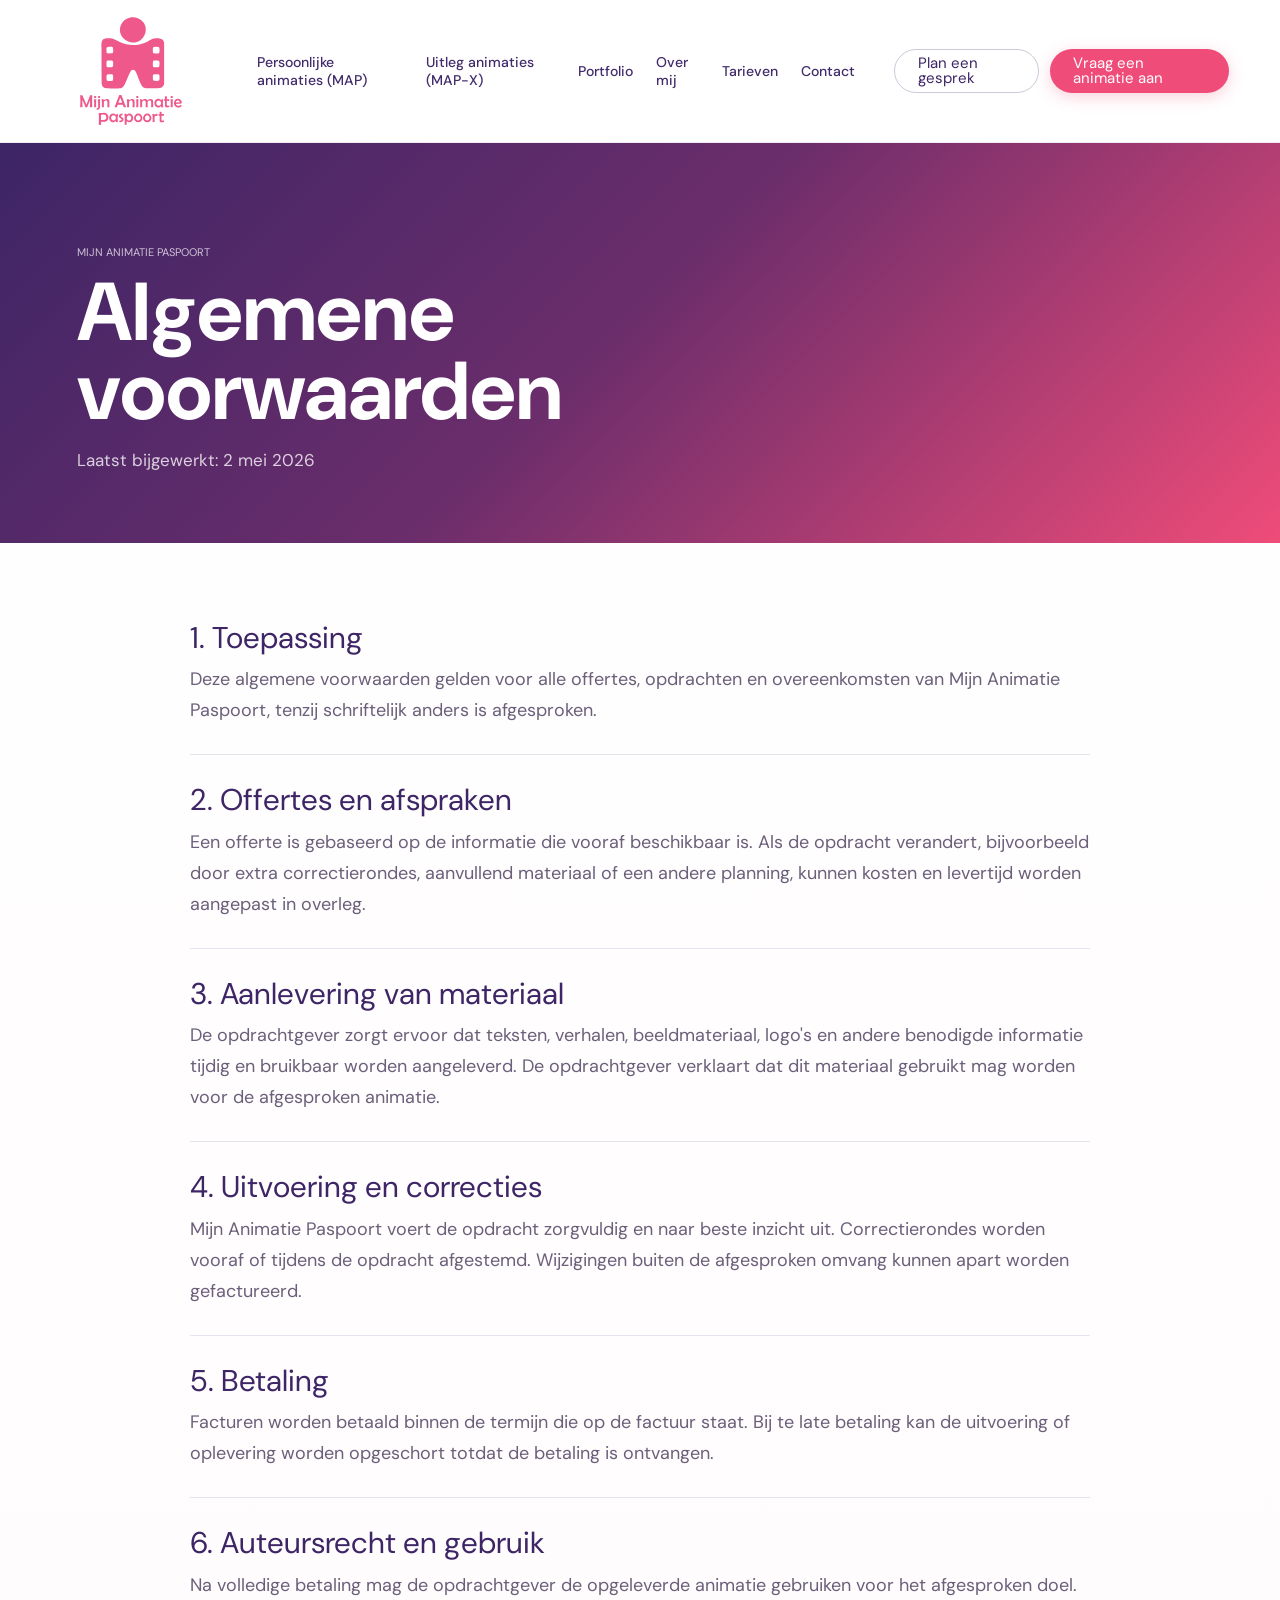
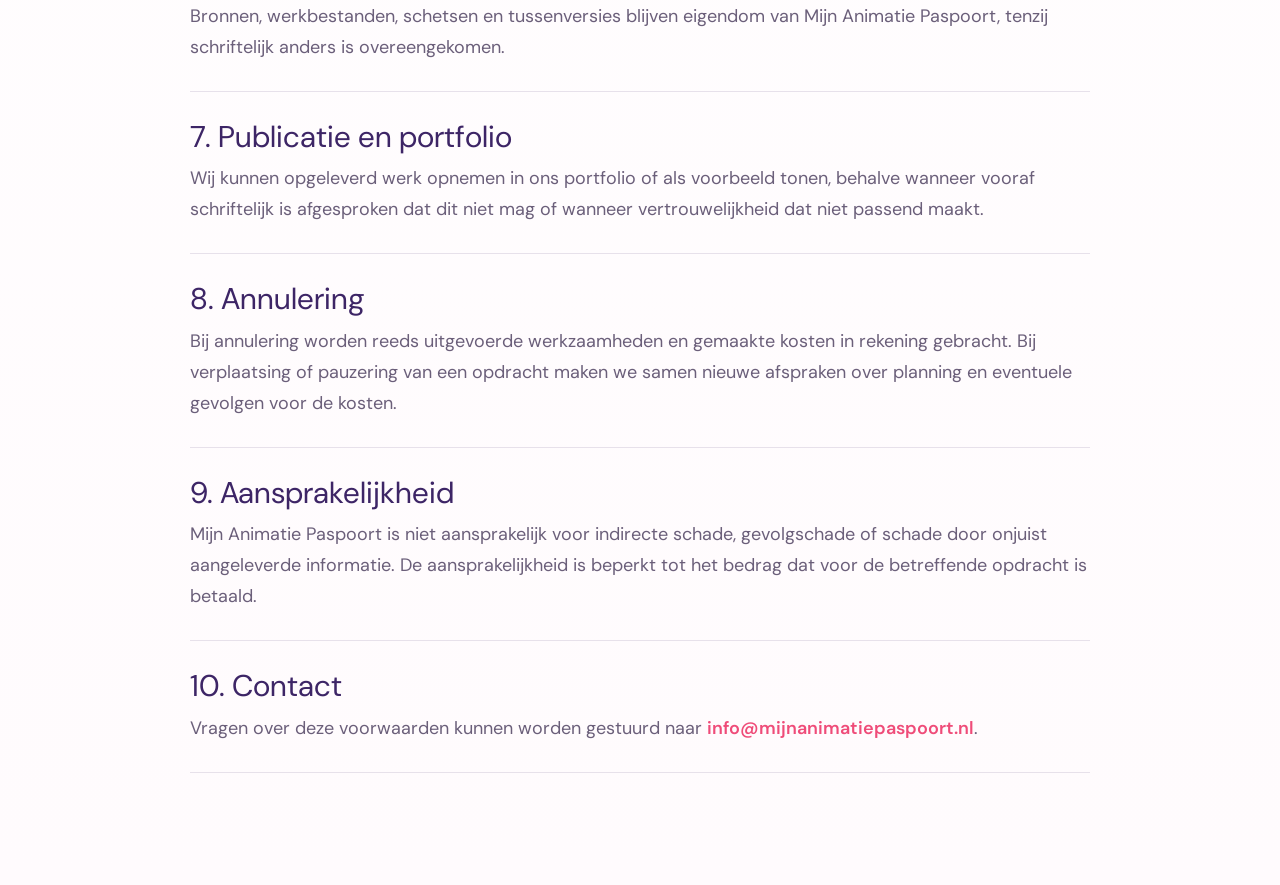
==== algemene-voorwaarden.html @ c39d681f "tweede videospeler MAP-X" ====
<!DOCTYPE html>
<html lang="nl">
<head>
    <meta charset="UTF-8">
    <meta name="viewport" content="width=device-width, initial-scale=1.0">
    <title>Algemene voorwaarden | Mijn Animatie Paspoort</title>
    <link rel="preconnect" href="https://fonts.googleapis.com">
    <link rel="preconnect" href="https://fonts.gstatic.com" crossorigin>
    <link href="https://fonts.googleapis.com/css2?family=DM+Sans:opsz,wght@9..40,400;9..40,500;9..40,600&display=swap" rel="stylesheet">
    <link rel="stylesheet" href="style.css">
</head>
<body>
    <header class="site-header">
        <a class="brand" href="index.html">
            <img src="logo.svg" alt="Mijn Animatie Paspoort">
        </a>

        <nav class="nav" id="site-nav" aria-label="Hoofdnavigatie">
            <a href="persoonlijke-animaties.html">Persoonlijke animaties (MAP)</a>
            <a class="nav-mapx" href="uitleg-animaties.html">Uitleg animaties (MAP-X)</a>
            <a href="index.html#voorbeelden">Portfolio</a>
            <a href="over-mij.html">Over mij</a>
            <a href="tarieven.html">Tarieven</a>
            <a href="contact.html">Contact</a>
        </nav>

        <div class="header-actions">
            <a class="header-button header-button-ghost" href="contact.html">Plan een gesprek</a>
            <a class="header-button header-button-primary" href="contact.html">Vraag een animatie aan</a>
            <button class="menu-button" type="button" aria-label="Menu" aria-controls="site-nav" aria-expanded="false">
                <span></span>
                <span></span>
                <span></span>
            </button>
        </div>
    </header>

    <main class="legal-page">
        <section class="legal-hero">
            <p class="section-label">Mijn Animatie Paspoort</p>
            <h1>Algemene voorwaarden</h1>
            <p>Laatst bijgewerkt: 2 mei 2026</p>
        </section>

        <section class="legal-content" aria-label="Algemene voorwaarden">
            <article>
                <h2>1. Toepassing</h2>
                <p>Deze algemene voorwaarden gelden voor alle offertes, opdrachten en overeenkomsten van Mijn Animatie Paspoort, tenzij schriftelijk anders is afgesproken.</p>
            </article>

            <article>
                <h2>2. Offertes en afspraken</h2>
                <p>Een offerte is gebaseerd op de informatie die vooraf beschikbaar is. Als de opdracht verandert, bijvoorbeeld door extra correctierondes, aanvullend materiaal of een andere planning, kunnen kosten en levertijd worden aangepast in overleg.</p>
            </article>

            <article>
                <h2>3. Aanlevering van materiaal</h2>
                <p>De opdrachtgever zorgt ervoor dat teksten, verhalen, beeldmateriaal, logo's en andere benodigde informatie tijdig en bruikbaar worden aangeleverd. De opdrachtgever verklaart dat dit materiaal gebruikt mag worden voor de afgesproken animatie.</p>
            </article>

            <article>
                <h2>4. Uitvoering en correcties</h2>
                <p>Mijn Animatie Paspoort voert de opdracht zorgvuldig en naar beste inzicht uit. Correctierondes worden vooraf of tijdens de opdracht afgestemd. Wijzigingen buiten de afgesproken omvang kunnen apart worden gefactureerd.</p>
            </article>

            <article>
                <h2>5. Betaling</h2>
                <p>Facturen worden betaald binnen de termijn die op de factuur staat. Bij te late betaling kan de uitvoering of oplevering worden opgeschort totdat de betaling is ontvangen.</p>
            </article>

            <article>
                <h2>6. Auteursrecht en gebruik</h2>
                <p>Na volledige betaling mag de opdrachtgever de opgeleverde animatie gebruiken voor het afgesproken doel. Bronnen, werkbestanden, schetsen en tussenversies blijven eigendom van Mijn Animatie Paspoort, tenzij schriftelijk anders is overeengekomen.</p>
            </article>

            <article>
                <h2>7. Publicatie en portfolio</h2>
                <p>Wij kunnen opgeleverd werk opnemen in ons portfolio of als voorbeeld tonen, behalve wanneer vooraf schriftelijk is afgesproken dat dit niet mag of wanneer vertrouwelijkheid dat niet passend maakt.</p>
            </article>

            <article>
                <h2>8. Annulering</h2>
                <p>Bij annulering worden reeds uitgevoerde werkzaamheden en gemaakte kosten in rekening gebracht. Bij verplaatsing of pauzering van een opdracht maken we samen nieuwe afspraken over planning en eventuele gevolgen voor de kosten.</p>
            </article>

            <article>
                <h2>9. Aansprakelijkheid</h2>
                <p>Mijn Animatie Paspoort is niet aansprakelijk voor indirecte schade, gevolgschade of schade door onjuist aangeleverde informatie. De aansprakelijkheid is beperkt tot het bedrag dat voor de betreffende opdracht is betaald.</p>
            </article>

            <article>
                <h2>10. Contact</h2>
                <p>Vragen over deze voorwaarden kunnen worden gestuurd naar <a href="mailto:info@mijnanimatiepaspoort.nl">info@mijnanimatiepaspoort.nl</a>.</p>
            </article>
        </section>
    </main>

    <script>
        const siteHeader = document.querySelector(".site-header");
        const menuButton = document.querySelector(".menu-button");
        const navLinks = document.querySelectorAll(".nav a");

        function setMenuOpen(isOpen) {
            if (!siteHeader || !menuButton) {
                return;
            }

            siteHeader.classList.toggle("is-menu-open", isOpen);
            menuButton.setAttribute("aria-expanded", String(isOpen));
        }

        if (menuButton) {
            menuButton.addEventListener("click", () => {
                setMenuOpen(!siteHeader.classList.contains("is-menu-open"));
            });
        }

        navLinks.forEach((link) => {
            link.addEventListener("click", () => setMenuOpen(false));
        });
    </script>
</body>
</html>
---- style.css ----
:root {
    --font-body: "DM Sans", Arial, Helvetica, sans-serif;
    --font-heading: "DM Sans", Arial, Helvetica, sans-serif;
    --font-hero-button: "DM Sans", Arial, Helvetica, sans-serif;
    --font-kicker: Arial, Helvetica, sans-serif;
    --ink: #1A0A2E;
    --muted: #6B5F7A;
    --paper: #ffffff;
    --soft: #faf4f8;
    --violet: #412B6C;
    --plum: #5a317b;
    --pink: #ca3487;
    --rose: #ec5f95;
    --hot-rose: #f05b91;
    --map: #ee588b;
    --mapx: #42b6bd;
    --blush: #ffe5f0;
    --white: #ffffff;
    --shadow: 0 24px 70px rgba(67, 38, 108, 0.18);
}

* {
    box-sizing: border-box;
}

html {
    scroll-behavior: smooth;
}

body {
    margin: 0;
    font-family: var(--font-body);
    font-weight: 400;
    color: var(--ink);
    background: var(--paper);
    -webkit-font-smoothing: antialiased;
}

a {
    color: inherit;
    text-decoration: none;
}

.site-header {
    position: fixed;
    top: 0;
    left: 0;
    z-index: 100;
    width: 100%;
    display: flex;
    justify-content: flex-start;
    align-items: center;
    gap: clamp(18px, 3vw, 46px);
    min-height: 143px;
    padding: 0 clamp(28px, 4vw, 70px) 0 clamp(22px, 3vw, 34px);
    color: var(--violet);
    background: rgba(255, 255, 255, 0.97);
    border-bottom: 1px solid rgba(61, 37, 102, 0.08);
    backdrop-filter: blur(16px);
}

section[id] {
    scroll-margin-top: 84px;
}

#voorbeelden {
    scroll-margin-top: 0px;
}

.brand,
.nav {
    display: flex;
    align-items: center;
}

.brand {
    flex: 0 0 auto;
    margin-left: clamp(30px, 3.2vw, 54px);
}

.brand img {
    display: block;
    width: clamp(82px, 9vw, 112px);
    height: auto;
}

.nav {
    margin-left: clamp(16px, 2.5vw, 42px);
    gap: clamp(14px, 1.8vw, 28px);
    color: var(--violet);
    font-size: clamp(14px, 1.1vw, 16px);
    font-weight: 500;
}

.nav a {
    padding: 11px 0;
    border-radius: 8px;
    transition: background 200ms ease, color 200ms ease;
}

.nav a:hover {
    color: #EF4C79;
}

.nav a.is-active {
    color: inherit;
    font-weight: inherit;
}

.nav a.is-active:hover {
    color: #EF4C79;
}

.nav a.nav-mapx:hover {
    color: var(--mapx);
}

.header-actions {
    display: flex;
    align-items: center;
    gap: 11px;
    margin-left: auto;
}

.header-button {
    display: inline-flex;
    align-items: center;
    justify-content: center;
    min-height: 44px;
    padding: 0 23px;
    border-radius: 999px;
    font-size: 15px;
    font-weight: 400;
    line-height: 1;
    transition: transform 200ms ease, background 200ms ease, border-color 200ms ease, color 200ms ease;
}

.header-button:hover {
    transform: translateY(-2px);
}

.header-button-ghost {
    border: 1.5px solid rgba(61, 37, 102, 0.25);
    color: #3D2566;
}

.header-button-ghost:hover {
    border-color: rgba(239, 76, 121, 0.45);
    color: #EF4C79;
}

.header-button-primary {
    background: #EF4C79;
    color: var(--white);
    box-shadow: 0 4px 16px rgba(239, 76, 121, 0.25);
}

.header-button-primary:hover {
    background: #F7709A;
}

.menu-button {
    display: none;
    flex-direction: column;
    justify-content: center;
    gap: 6px;
    width: 44px;
    height: 44px;
    padding: 0;
    border: 0;
    background: transparent;
    color: #3D2566;
    cursor: pointer;
}

.menu-button span {
    display: block;
    width: 23px;
    height: 2px;
    border-radius: 999px;
    background: currentColor;
}

.menu-button span:nth-child(2) {
    width: 17px;
}

.site-header.is-menu-open .menu-button span:nth-child(1) {
    transform: translateY(8px) rotate(45deg);
}

.site-header.is-menu-open .menu-button span:nth-child(2) {
    opacity: 0;
}

.site-header.is-menu-open .menu-button span:nth-child(3) {
    transform: translateY(-8px) rotate(-45deg);
}

.hero-scroll-container {
    position: relative;
    height: 100vh;
}

.hero {
    position: sticky;
    top: 0;
    z-index: 1;
    height: 100vh;
    min-height: unset;
    display: grid;
    grid-template-columns: 1fr;
    align-items: center;
    gap: clamp(28px, 5vw, 72px);
    padding: 100px clamp(22px, 6vw, 82px) 100px;
    color: var(--white);
    background: linear-gradient(135deg, #3D2566 0%, #6B2D6B 40%, #EF4C79 100%);
    contain: paint;
    overflow: hidden;
    transform: translateZ(0);
}

.hero::before {
    content: "";
    position: absolute;
    inset: -10%;
    background:
        radial-gradient(circle, rgba(255, 255, 255, 0.14) 0 2px, transparent 3px) 0 0 / 118px 92px;
    opacity: 0.16;
    transform: translate3d(0, 0, 0) rotate(0deg);
    transition: transform 980ms cubic-bezier(0.22, 1, 0.36, 1);
    will-change: transform;
}

.hero::after {
    display: none;
}

.hero-kicker {
    position: relative;
    z-index: 2;
    display: flex;
    flex-wrap: wrap;
    justify-content: center;
    align-items: center;
    gap: clamp(12px, 2vw, 24px);
    justify-self: center;
    width: min(1080px, 100%);
    color: var(--white);
    font-family: var(--font-kicker);
    font-size: clamp(28px, 5vw, 72px);
    font-weight: 600;
    line-height: 1;
    text-align: center;
    text-transform: uppercase;
    filter: drop-shadow(0 0 48px rgba(160, 100, 255, 0.35));
    opacity: 1;
    transform: translate3d(0, 0, 0) scale(1);
    transition: opacity 420ms cubic-bezier(0.22, 1, 0.36, 1), transform 420ms cubic-bezier(0.22, 1, 0.36, 1);
    will-change: opacity, transform;
}

.hero-statement {
    position: absolute;
    inset: 0;
    z-index: 2;
    display: flex;
    flex-direction: column;
    align-items: center;
    justify-content: center;
    gap: 0;
    text-align: center;
    text-transform: none;
    pointer-events: none;
    opacity: 0;
    transform: translate3d(0, 58px, 0);
    transition: opacity 740ms cubic-bezier(0.22, 1, 0.36, 1), transform 980ms cubic-bezier(0.22, 1, 0.36, 1);
    will-change: opacity, transform;
}

.hero-statement p {
    margin: 0;
    color: var(--white);
    font-family: Arial, Helvetica, sans-serif;
    font-size: clamp(44px, 6.4vw, 78px);
    font-weight: 500;
    line-height: 0.98;
}

.hero-statement > p:not(.hero-statement-sub) {
    opacity: 0;
    transform: translate3d(-70vw, 0, 0);
    filter: blur(12px);
    transition: opacity 620ms cubic-bezier(0.22, 1, 0.36, 1) 170ms, transform 980ms cubic-bezier(0.22, 1, 0.36, 1), filter 760ms cubic-bezier(0.22, 1, 0.36, 1) 120ms;
    will-change: opacity, transform, filter;
}

.hero-statement-sub {
    max-width: 600px;
    margin-top: 64px !important;
    color: rgba(255, 255, 255, 0.78) !important;
    font-family: Arial, Helvetica, sans-serif !important;
    font-size: clamp(16px, 2vw, 18px) !important;
    font-weight: 400 !important;
    line-height: 1.6 !important;
    text-align: center;
    text-transform: none;
}

.hero-statement h2 {
    margin: 0;
    color: #EF4C79;
    font-family: Arial, Helvetica, sans-serif;
    font-size: clamp(58px, 7.3vw, 94px);
    font-weight: 500;
    line-height: 0.9;
    letter-spacing: 0;
    text-shadow:
        0 0 20px rgba(239, 76, 121, 0.4),
        0 0 50px rgba(239, 76, 121, 0.2);
    opacity: 0;
    transform: translate3d(70vw, 0, 0);
    filter: blur(12px);
    transition: opacity 620ms cubic-bezier(0.22, 1, 0.36, 1) 170ms, transform 980ms cubic-bezier(0.22, 1, 0.36, 1), filter 760ms cubic-bezier(0.22, 1, 0.36, 1) 120ms;
    will-change: opacity, transform, filter;
}

.hero.is-revealed::before {
    transform: translate3d(0, 34px, 0) rotate(1.5deg);
}

.hero.is-revealed .hero-play {
    transform: translate3d(0, -18px, 0) rotate(-1.5deg);
}

.hero.is-revealed .hero-kicker {
    opacity: 0;
    transform: translate3d(0, -18px, 0) scale(0.985);
}

.hero.is-revealed .hero-statement {
    opacity: 1;
    transform: translate3d(0, 18px, 0);
}

.hero.is-revealed .hero-statement > p:not(.hero-statement-sub) {
    opacity: 1;
    transform: translate3d(0, 0, 0);
    filter: blur(0);
}

.hero.is-revealed .hero-statement h2 {
    opacity: 1;
    transform: translate3d(0, 0, 0);
    filter: blur(0);
}

.hero-actions {
    display: flex;
    flex-wrap: wrap;
    justify-content: center;
    gap: 14px;
    margin-top: 50px;
    pointer-events: auto;
}

.button.hero-button {
    font-family: var(--font-hero-button);
    min-height: 50px;
    padding: 0 30px;
    border-radius: 9999px;
    font-size: 16px;
    font-weight: 400;
    letter-spacing: 0;
    line-height: 1;
    text-transform: none;
    box-shadow: none;
    transition: transform 250ms cubic-bezier(0.25, 0.46, 0.45, 0.94), background 200ms ease, border-color 200ms ease, color 200ms ease;
    overflow: hidden;
}

.button.hero-button:hover {
    transform: translateY(-4px);
}

.hero-button-primary {
    background: #FFFEFF;
    color: #3D2566;
}

.hero-button-primary:hover {
    color: #EF4C79;
}

.hero-button-arrow {
    position: relative;
    width: 12px;
    height: 3px;
    margin-left: 8px;
    border-radius: 999px;
    background: currentColor;
}

.hero-button-arrow::after {
    content: "";
    position: absolute;
    top: 50%;
    right: -1px;
    width: 7px;
    height: 7px;
    border-top: 3px solid currentColor;
    border-right: 3px solid currentColor;
    transform: translateY(-50%) rotate(45deg);
    transform-origin: center;
}

.hero-button-examples {
    border: 1.5px solid rgba(255, 254, 255, 0.42);
    background: rgba(255, 254, 255, 0.08);
    color: #FFFEFF;
}

.hero-button-examples:hover {
    border-color: rgba(255, 254, 255, 0.44);
    background: rgba(255, 254, 255, 0.24);
    color: #EF4C79;
}

.hero-kicker span {
    display: inline-block;
}

.hero-kicker i {
    width: clamp(8px, 1vw, 14px);
    height: clamp(8px, 1vw, 14px);
    border-radius: 50%;
    background: rgba(255, 255, 255, 0.82);
    box-shadow: 0 0 0 5px rgba(255, 255, 255, 0.12);
}

.hero-ribbon {
    display: none;
    position: absolute;
    top: 20px;
    left: 50%;
    z-index: 1;
    width: min(760px, calc(100% - 64px));
    height: 82px;
    color: rgba(255, 255, 255, 0.28);
    pointer-events: none;
    transform: translateX(-50%);
}

.hero-ribbon::before {
    content: "";
    position: absolute;
    inset: 24px 36px auto;
    height: 34px;
    border-top: 2px solid currentColor;
    border-radius: 50% 50% 0 0;
    transform: rotate(-1deg);
    animation: ribbon-breathe 8s ease-in-out infinite;
}

.hero-ribbon span {
    position: absolute;
    width: 8px;
    height: 8px;
    border-radius: 50%;
    background: currentColor;
    animation: ribbon-dot 7s ease-in-out infinite;
}

.hero-ribbon span:nth-child(1) {
    top: 30px;
    left: 6%;
}

.hero-ribbon span:nth-child(2) {
    top: 12px;
    left: 34%;
    animation-delay: -2.2s;
}

.hero-ribbon span:nth-child(3) {
    top: 16px;
    right: 31%;
    animation-delay: -4s;
}

.hero-ribbon span:nth-child(4) {
    top: 34px;
    right: 7%;
    animation-delay: -1.1s;
}

.hero-play {
    position: absolute;
    inset: 0;
    z-index: 1;
    pointer-events: none;
    transform: translate3d(0, 0, 0) rotate(0deg);
    transition: transform 980ms cubic-bezier(0.22, 1, 0.36, 1);
    will-change: transform;
}

.hero-play span {
    --icon-rot: 0deg;
    --cursor-x: 0px;
    --cursor-y: 0px;
    --float-x: 10px;
    --float-x-back: -10px;
    --float-y: -12px;
    --float-rot: 5deg;
    --float-time: 9s;
    position: absolute;
    display: block;
    color: rgba(255, 255, 255, 0.52);
    border: 2px solid currentColor;
    border-radius: 8px;
    animation: water-drift var(--float-time) ease-in-out infinite;
    transform: translate(0, 0) rotate(var(--icon-rot));
}

.hero-play svg {
    --icon-rot: 0deg;
    --cursor-x: 0px;
    --cursor-y: 0px;
    --float-x: 10px;
    --float-x-back: -10px;
    --float-y: -12px;
    --float-rot: 5deg;
    --float-time: 9s;
    position: absolute;
    display: block;
    width: 64px;
    height: 64px;
    color: rgba(255, 255, 255, 0.52);
    fill: none;
    stroke: currentColor;
    stroke-width: 4;
    stroke-linecap: round;
    stroke-linejoin: round;
    animation: water-drift var(--float-time) ease-in-out infinite;
    transform: translate(0, 0) rotate(var(--icon-rot));
}

.hero-play span::before,
.hero-play span::after {
    content: "";
    position: absolute;
    display: block;
}

.icon-phone {
    top: 18%;
    left: 8%;
    --icon-rot: -10deg;
    --float-x: 11px;
    --float-x-back: -7px;
    --float-y: -8px;
    --float-rot: 4deg;
    --float-time: 8.8s;
    width: 34px;
    height: 58px;
    border-radius: 10px;
}

.icon-phone::before {
    inset: 3px;
    border: 2px solid currentColor;
    border-radius: 8px;
}

.icon-phone::after {
    display: none;
}

.icon-phone {
    background: none;
}

.icon-briefcase {
    top: 56%;
    left: 17%;
    --icon-rot: 7deg;
    --float-x: -8px;
    --float-x-back: 7px;
    --float-y: -11px;
    --float-rot: -5deg;
    --float-time: 10.5s;
    width: 58px;
    height: 38px;
    border-radius: 7px;
}

.icon-briefcase::before {
    top: -12px;
    left: 17px;
    width: 20px;
    height: 12px;
    border: 2px solid currentColor;
    border-bottom: 0;
    border-radius: 7px 7px 0 0;
}

.icon-briefcase::after {
    top: 15px;
    left: -2px;
    width: 58px;
    height: 2px;
    background: currentColor;
}

.icon-mic {
    top: 20%;
    right: 13%;
    --icon-rot: 12deg;
    --float-x: -10px;
    --float-x-back: 8px;
    --float-y: 9px;
    --float-rot: 6deg;
    --float-time: 9.6s;
    width: 30px;
    height: 42px;
    border-radius: 16px 16px 14px 14px;
}

.icon-mic::before {
    left: 50%;
    bottom: -20px;
    width: 34px;
    height: 28px;
    border: 2px solid currentColor;
    border-top: 0;
    border-radius: 0 0 18px 18px;
    transform: translateX(-50%);
}

.icon-mic::after {
    left: 50%;
    bottom: -28px;
    width: 30px;
    height: 2px;
    border-radius: 99px;
    background: currentColor;
    transform: translateX(-50%);
}

.icon-mic {
    background:
        linear-gradient(currentColor, currentColor) 50% calc(100% + 18px) / 2px 18px no-repeat,
        linear-gradient(currentColor, currentColor) 50% 11px / 14px 2px no-repeat,
        linear-gradient(currentColor, currentColor) 50% 19px / 14px 2px no-repeat,
        linear-gradient(currentColor, currentColor) 50% 27px / 14px 2px no-repeat;
}

.icon-keys {
    right: 25%;
    bottom: 27%;
    --icon-rot: -6deg;
    --float-x: 9px;
    --float-x-back: -8px;
    --float-y: 10px;
    --float-rot: -4deg;
    --float-time: 11.2s;
    width: 106px;
    height: 42px;
    border-radius: 4px;
    background:
        linear-gradient(90deg, currentColor 0 2px, transparent 2px 14px) 14px 0 / 14px 100% repeat-x,
        linear-gradient(currentColor, currentColor) 11px 0 / 8px 27px no-repeat,
        linear-gradient(currentColor, currentColor) 25px 0 / 8px 27px no-repeat,
        linear-gradient(currentColor, currentColor) 53px 0 / 8px 27px no-repeat,
        linear-gradient(currentColor, currentColor) 67px 0 / 8px 27px no-repeat,
        linear-gradient(currentColor, currentColor) 81px 0 / 8px 27px no-repeat;
}

.icon-keys::before {
    top: 0;
    left: 0;
    width: 100%;
    height: 2px;
    background: currentColor;
}

.icon-keys::after {
    right: -2px;
    bottom: -2px;
    width: 2px;
    height: 100%;
    background: currentColor;
}

.icon-prohibition {
    right: 8%;
    bottom: 18%;
    --icon-rot: 6deg;
    --float-x: -7px;
    --float-x-back: 9px;
    --float-y: -12px;
    --float-rot: 5deg;
    --float-time: 10s;
}

.icon-board {
    left: 37%;
    bottom: 12%;
    --icon-rot: 4deg;
    --float-x: 8px;
    --float-x-back: -7px;
    --float-y: -9px;
    --float-rot: -4deg;
    --float-time: 9.2s;
    width: 98px;
    height: 58px;
    border-width: 3px;
    border-radius: 6px;
    display: grid;
    place-items: center;
    padding: 0 0 2px;
    color: rgba(255, 255, 255, 0.46);
    font-size: 17px;
    font-weight: 600;
    line-height: 1;
    letter-spacing: 0;
    outline: 2px solid currentColor;
    outline-offset: 5px;
}

.icon-board::before {
    left: 50%;
    bottom: -28px;
    width: 3px;
    height: 28px;
    background: currentColor;
    transform: translateX(-50%);
}

.icon-board::after {
    left: 18px;
    bottom: -30px;
    width: 58px;
    height: 3px;
    border-radius: 99px;
    background: currentColor;
}

.icon-board sup {
    position: static;
    display: inline;
    font-size: 0.62em;
    line-height: 0;
}

@keyframes water-drift {
    0%,
    100% {
        transform: translate(var(--cursor-x), var(--cursor-y)) rotate(var(--icon-rot));
    }

    25% {
        transform: translate(calc(var(--cursor-x) + var(--float-x)), var(--cursor-y)) rotate(calc(var(--icon-rot) + var(--float-rot)));
    }

    55% {
        transform: translate(var(--cursor-x), calc(var(--cursor-y) + var(--float-y))) rotate(calc(var(--icon-rot) - var(--float-rot)));
    }

    78% {
        transform: translate(calc(var(--cursor-x) + var(--float-x-back)), calc(var(--cursor-y) + var(--float-y))) rotate(var(--icon-rot));
    }
}

@keyframes ribbon-breathe {
    0%,
    100% {
        transform: translateY(0) rotate(-1deg);
    }

    50% {
        transform: translateY(7px) rotate(1deg);
    }
}

@keyframes ribbon-dot {
    0%,
    100% {
        transform: translateY(0);
        opacity: 0.55;
    }

    50% {
        transform: translateY(10px);
        opacity: 0.95;
    }
}

@keyframes route-attention-bounce {
    0% {
        transform: translateY(0) scale(1);
    }

    45% {
        transform: translateY(-9px) scale(1.008);
    }

    100% {
        transform: translateY(0) scale(1);
    }
}

@media (prefers-reduced-motion: reduce) {
    .route-grid.is-visible .route,
    .route-button:hover,
    .route-button:hover::after,
    .hero::before,
    .hero-kicker,
    .hero-statement,
    .hero-statement > p:not(.hero-statement-sub),
    .hero-statement h2,
    .hero-play,
    .hero-play span,
    .hero-play svg,
    .hero-ribbon::before,
    .hero-ribbon span {
        animation: none;
        filter: none;
        transform: none;
        transition: none;
    }
}

.eyebrow,
.section-label {
    margin: 0 0 14px;
    color: var(--violet);
    font-size: 11px;
    font-weight: 400;
    letter-spacing: 0;
    text-transform: uppercase;
}

h1,
h2,
h3,
p {
    margin-top: 0;
}

h1,
h2,
h3 {
    font-family: var(--font-heading);
}

.button {
    display: inline-flex;
    align-items: center;
    justify-content: center;
    min-height: 48px;
    padding: 14px 22px;
    border-radius: 14px;
    font-weight: 400;
    transition: transform 180ms ease, background 180ms ease, color 180ms ease;
}

.button:hover {
    transform: translateY(-2px);
}

.button.primary {
    background: var(--violet);
    color: var(--white);
}

.button.secondary {
    border: 1px solid rgba(255, 255, 255, 0.3);
    background: rgba(255, 255, 255, 0.12);
    color: var(--white);
}

.intro,
.features {
    padding: clamp(54px, 8vw, 96px) clamp(22px, 6vw, 82px);
}

.statement-reveal {
    overflow: hidden;
}

.statement {
    padding: clamp(86px, 12.6vw, 166px) clamp(22px, 6vw, 82px) clamp(48px, 7vw, 92px);
    background: var(--white);
    text-align: center;
    text-transform: uppercase;
}

.statement p {
    margin-bottom: 0;
    color: var(--violet);
    font-size: clamp(24px, 3vw, 42px);
    font-weight: 600;
    line-height: 1;
}

.statement h2 {
    color: var(--hot-rose);
    font-size: clamp(48px, 6.1vw, 86px);
    font-weight: 500;
    line-height: 0.95;
}

.statement-actions {
    display: flex;
    flex-wrap: wrap;
    justify-content: center;
    gap: 14px;
    margin-top: 28px;
}

.statement .button.secondary {
    border-color: rgba(67, 38, 108, 0.2);
    background: var(--white);
    color: var(--violet);
}

.routes {
    padding: clamp(58px, 8vw, 108px) clamp(22px, 6vw, 82px);
    background:
        linear-gradient(180deg, var(--white) 0%, #fff8fb 100%);
}

.routes-header {
    max-width: 980px;
    margin: 0 auto clamp(38px, 6vw, 72px);
    text-align: center;
}

.routes-header h2 {
    margin-bottom: 18px;
    color: #3D2566;
}

.routes-header p {
    max-width: 900px;
    margin: 0 auto;
    color: rgba(61, 37, 102, 0.78);
    font-size: 20px;
    line-height: 1.6;
}

.route-grid {
    display: grid;
    grid-template-columns: repeat(2, minmax(0, 1fr));
    gap: clamp(26px, 5vw, 82px);
    max-width: 1220px;
    margin: 0 auto;
}

.route {
    position: relative;
    min-height: 520px;
    padding: clamp(34px, 4vw, 48px);
    color: var(--white);
    background: var(--map);
    border-top: 0;
    border-radius: 8px;
    clip-path: polygon(0 0, 96% 4%, 100% 86%, 92% 100%, 4% 96%, 0 10%);
    overflow: hidden;
}

.route-grid.is-visible .route {
    animation: route-attention-bounce 1050ms cubic-bezier(0.22, 1, 0.36, 1) both;
    animation-iteration-count: 1;
}

.route-grid.is-visible .route:nth-child(2) {
    animation-delay: 160ms;
}

.route::before {
    content: "";
    position: absolute;
    right: -72px;
    bottom: -86px;
    width: 260px;
    height: 260px;
    border: 0;
    border-radius: 50%;
    background: rgba(255, 255, 255, 0.14);
    box-shadow: -190px -330px 0 -104px rgba(255, 255, 255, 0.12);
    pointer-events: none;
}

.route-x {
    background: var(--mapx);
    clip-path: polygon(4% 0, 100% 0, 96% 92%, 82% 100%, 0 96%, 0 14%);
}

.route-x::before {
    right: auto;
    bottom: auto;
    top: -76px;
    left: -58px;
    background: rgba(255, 255, 255, 0.15);
    box-shadow: 260px 330px 0 -112px rgba(255, 255, 255, 0.13);
}

.route-label {
    position: relative;
    z-index: 1;
    display: inline-flex;
    margin-bottom: 18px;
    color: rgba(255, 255, 255, 0.78);
    font-size: 13px;
    font-weight: 400;
    letter-spacing: 0.08em;
    text-transform: uppercase;
}

.route-x .route-label {
    color: rgba(255, 255, 255, 0.78);
}

.route h3 {
    position: relative;
    z-index: 1;
    max-width: 560px;
    margin-bottom: 14px;
    color: var(--white);
    font-size: clamp(30px, 3.4vw, 48px);
    line-height: 1.02;
}

.route p {
    position: relative;
    z-index: 1;
    max-width: 570px;
    color: rgba(255, 255, 255, 0.9);
    font-size: 19px;
    line-height: 1.65;
}

.route ul {
    position: relative;
    z-index: 1;
    display: grid;
    gap: 11px;
    margin: 24px 0 30px;
    padding: 0;
    list-style: none;
    color: var(--white);
    font-weight: 500;
    line-height: 1.45;
}

.route li {
    position: relative;
    padding-left: 24px;
}

.route li::before {
    content: "";
    position: absolute;
    top: 0.62em;
    left: 0;
    width: 9px;
    height: 9px;
    border-radius: 50%;
    background: rgba(255, 255, 255, 0.86);
}

.route-x li::before {
    background: rgba(255, 255, 255, 0.86);
}

.route-button {
    position: relative;
    z-index: 1;
    overflow: hidden;
    background: var(--white);
    color: var(--violet);
    box-shadow: 0 14px 28px rgba(61, 37, 102, 0.16);
    transform-origin: center;
}

.route-button::after {
    content: "";
    position: absolute;
    inset: -35% -55%;
    background: linear-gradient(
        115deg,
        transparent 0 38%,
        rgba(255, 255, 255, 0.46) 48%,
        transparent 58% 100%
    );
    transform: translateX(-105%) rotate(8deg);
    transition: transform 520ms cubic-bezier(0.22, 1, 0.36, 1);
    pointer-events: none;
}

.route .route-button:hover {
    background: var(--violet);
    color: var(--white);
    box-shadow: 0 18px 34px rgba(61, 37, 102, 0.26);
    transform: translateY(-4px);
}

.route-x .route-button:hover {
    background: var(--violet);
    color: var(--white);
}

.route-button:hover::after {
    transform: translateX(105%) rotate(8deg);
}

@media (prefers-reduced-motion: reduce) {
    .route-button:hover,
    .route-button:hover::after {
        animation: none;
        transform: none;
        transition: none;
    }
}

.examples {
    padding: clamp(64px, 8vw, 110px) clamp(22px, 6vw, 82px);
    background: #f0edf8;
}

.examples-header {
    position: relative;
    display: grid;
    grid-template-columns: minmax(280px, 0.9fr) minmax(260px, 0.55fr);
    align-items: center;
    gap: clamp(18px, 5vw, 76px);
    max-width: 1220px;
    margin: 0 auto clamp(64px, 8vw, 104px);
    padding: clamp(30px, 4vw, 48px);
    border-radius: 0;
    color: var(--white);
    background:
        radial-gradient(circle at 88% 12%, rgba(239, 76, 121, 0.42) 0 10%, transparent 31%),
        radial-gradient(circle at 10% 118%, rgba(66, 182, 189, 0.33) 0 8%, transparent 24%),
        linear-gradient(135deg, #3D2566 0%, #5a317b 52%, #3D2566 100%);
    clip-path: polygon(0 0, 97% 5%, 100% 78%, 92% 100%, 3% 95%, 0 16%);
    box-shadow: 0 30px 90px rgba(61, 37, 102, 0.24);
    overflow: hidden;
}

.examples-header::before {
    content: "";
    position: absolute;
    right: -62px;
    bottom: -82px;
    width: 250px;
    height: 250px;
    border-radius: 50%;
    background: rgba(255, 255, 255, 0.12);
    box-shadow: -210px -150px 0 -122px rgba(255, 255, 255, 0.15);
    pointer-events: none;
}

.examples-header h2 {
    max-width: 680px;
    color: var(--white);
}

.examples-header > p:not(.section-label) {
    margin: 0 0 8px;
    color: rgba(255, 255, 255, 0.76);
    font-size: clamp(18px, 1.6vw, 22px);
    line-height: 1.55;
}

.examples-header .section-label {
    grid-column: 1 / -1;
    margin-bottom: -16px;
    color: rgba(255, 255, 255, 0.64);
    transform: translateY(22px);
}

.examples-header > * {
    transform: translateY(-18px);
}

.video-row + .video-row {
    margin-top: clamp(46px, 7vw, 82px);
}

/* =====================
   Filmstrip
   (buiten = strips met perforaties boven/onder, binnen = achtergrond achter de video's)
   ===================== */

/* Filmstrip — binnenkant */
.video-row--personal .video-slider-button {
    top: 48%;
}

.video-row--personal .video-slider {
    padding: 90px clamp(22px, 6vw, 82px) 42px;
    margin-inline: calc(-1 * clamp(22px, 6vw, 82px));
    background: linear-gradient(to right, #c33f6d, #ee588b 50%, #c33f6d);
}

.video-row--personal .video-grid {
    background: transparent;
    scrollbar-color: rgba(255, 255, 255, 0.4) transparent;
}

.video-row--personal .video-thumb {
    box-shadow: none;
    outline: 3px solid #fff;
}

.video-row--personal .video-card strong {
    color: #fff;
    font-size: clamp(13px, 1.1vw, 15px);
}

.video-row--personal .video-meta {
    color: #fff;
}


/* Filmstrip — buitenkant (strips met witte perforaties boven en onder) */
.video-row--personal .video-slider::before,
.video-row--personal .video-slider::after {
    content: "";
    position: absolute;
    left: 0;
    right: 0;
    height: 48px;
    background-image: url("data:image/svg+xml,%3Csvg xmlns='http://www.w3.org/2000/svg' width='44' height='48'%3E%3Crect x='9' y='11' width='26' height='26' rx='3' ry='3' fill='white'/%3E%3C/svg%3E");
    background-size: 44px 48px;
    background-repeat: repeat-x;
}

.video-row--personal .video-slider::before {
    top: 0;
}

.video-row--personal .video-slider::after {
    bottom: 0;
}

/* Filmstrip MAP-X */
.video-row--mapx .video-slider-button {
    top: 48%;
}

.video-row--mapx .video-slider {
    padding: 90px clamp(22px, 6vw, 82px) 42px;
    margin-inline: calc(-1 * clamp(22px, 6vw, 82px));
    background: linear-gradient(to right, #2a9199, var(--mapx) 50%, #2a9199);
}

.video-row--mapx .video-grid {
    background: transparent;
    scrollbar-color: rgba(255, 255, 255, 0.4) transparent;
}

.video-row--mapx .video-thumb {
    box-shadow: none;
    outline: 3px solid #fff;
}

.video-row--mapx .video-card strong {
    color: #fff;
    font-size: clamp(13px, 1.1vw, 15px);
}

.video-row--mapx .video-meta {
    color: #fff;
}

.video-row--mapx .video-slider::before,
.video-row--mapx .video-slider::after {
    content: "";
    position: absolute;
    left: 0;
    right: 0;
    height: 48px;
    background-image: url("data:image/svg+xml,%3Csvg xmlns='http://www.w3.org/2000/svg' width='44' height='48'%3E%3Crect x='9' y='11' width='26' height='26' rx='3' ry='3' fill='white'/%3E%3C/svg%3E");
    background-size: 44px 48px;
    background-repeat: repeat-x;
}

.video-row--mapx .video-slider::before {
    top: 0;
}

.video-row--mapx .video-slider::after {
    bottom: 0;
}

.video-row-header {
    max-width: 720px;
    margin-bottom: 24px;
}

.video-row-header h3 {
    margin-bottom: 8px;
    color: #3D2566;
    font-size: clamp(26px, 3vw, 40px);
    font-weight: 500;
}

.video-row-header p {
    margin: 0;
    color: rgba(61, 37, 102, 0.72);
    font-size: 18px;
    line-height: 1.55;
}

.video-slider {
    position: relative;
}

.video-grid {
    --video-gap: clamp(18px, 3vw, 34px);
    display: flex;
    gap: var(--video-gap);
    overflow-x: auto;
    overflow-y: hidden;
    padding: 4px 2px 18px;
    scroll-behavior: smooth;
    scroll-snap-type: x mandatory;
    scrollbar-width: thin;
    scrollbar-color: rgba(61, 37, 102, 0.28) transparent;
}

.video-grid::-webkit-scrollbar {
    height: 8px;
}

.video-grid::-webkit-scrollbar-track {
    background: transparent;
}

.video-grid::-webkit-scrollbar-thumb {
    border-radius: 999px;
    background: rgba(61, 37, 102, 0.24);
}

.video-grid-static {
    overflow: visible;
    padding-bottom: 0;
}

.video-card {
    display: flex;
    flex-direction: column;
    flex: 0 0 calc((100% - var(--video-gap) * 2) / 3);
    gap: 12px;
    min-width: 0;
    color: #3D2566;
    scroll-snap-align: start;
    transition: transform 220ms ease, color 180ms ease;
}

.video-card:hover {
    color: #EF4C79;
    transform: translateY(-5px);
}

.video-thumb {
    position: relative;
    display: block;
    aspect-ratio: 16 / 9;
    border-radius: 8px;
    overflow: hidden;
    background: #3D2566;
    box-shadow: 0 24px 70px rgba(61, 37, 102, 0.16);
}

.video-thumb img {
    width: 100%;
    height: 100%;
    object-fit: cover;
    transition: transform 320ms ease, opacity 220ms ease;
}

.video-card:hover .video-thumb img {
    opacity: 0.86;
    transform: scale(1.035);
}

.video-play {
    position: absolute;
    left: 50%;
    top: 50%;
    width: 64px;
    height: 64px;
    border-radius: 999px;
    background: rgba(255, 255, 255, 0.92);
    transform: translate(-50%, -50%);
    box-shadow: 0 12px 34px rgba(61, 37, 102, 0.22);
}

.video-play::after {
    content: "";
    position: absolute;
    left: 26px;
    top: 20px;
    width: 0;
    height: 0;
    border-top: 12px solid transparent;
    border-bottom: 12px solid transparent;
    border-left: 18px solid #EF4C79;
}

.video-meta {
    color: #EF4C79;
    font-size: 12px;
    font-weight: 500;
    letter-spacing: 0.08em;
    line-height: 1;
    text-transform: uppercase;
}

.video-card strong {
    color: #1A0A2E;
    font-size: clamp(14px, 1.3vw, 18px);
    font-weight: 600;
    line-height: 1.15;
}

.video-card:hover strong {
    color: #EF4C79;
}

.video-card-placeholder {
    pointer-events: none;
}

.video-placeholder {
    display: grid;
    place-items: center;
    width: 100%;
    height: 100%;
    color: rgba(255, 255, 255, 0.76);
    font-size: 15px;
    font-weight: 500;
    text-align: center;
}

.video-slider-button {
    position: absolute;
    top: 38%;
    z-index: 2;
    display: grid;
    place-items: center;
    width: 46px;
    height: 46px;
    padding: 0;
    border: 1px solid rgba(61, 37, 102, 0.16);
    border-radius: 999px;
    background: rgba(255, 255, 255, 0.94);
    color: #3D2566;
    box-shadow: 0 14px 36px rgba(61, 37, 102, 0.16);
    cursor: pointer;
    transform: translateY(-50%);
    transition: transform 180ms ease, color 180ms ease, opacity 180ms ease;
}

.video-slider-button:hover {
    color: #EF4C79;
    transform: translateY(-50%) scale(1.06);
}

.video-slider-button:disabled {
    opacity: 0.35;
    cursor: default;
    transform: translateY(-50%);
}

.video-slider-button span {
    width: 12px;
    height: 12px;
    border-top: 3px solid currentColor;
    border-left: 3px solid currentColor;
}

.video-slider-prev {
    left: -18px;
}

.video-slider-prev span {
    transform: rotate(-45deg);
}

.video-slider-next {
    right: -18px;
}

.video-slider-next span {
    transform: rotate(135deg);
}

.intro {
    display: grid;
    grid-template-columns: minmax(0, 0.8fr) minmax(280px, 1fr);
    gap: clamp(24px, 6vw, 78px);
    background: var(--white);
}

h2 {
    margin-bottom: 0;
    font-size: clamp(34px, 4vw, 56px);
    font-weight: 400;
    line-height: 1.06;
    letter-spacing: 0;
}

.intro h2::first-line {
    color: var(--violet);
}

.intro > p {
    color: var(--muted);
    font-size: 20px;
    line-height: 1.65;
}

.features {
    display: grid;
    grid-template-columns: repeat(3, 1fr);
    gap: 18px;
    background: var(--soft);
}

.features article {
    min-height: 260px;
    padding: 30px;
    border: 1px solid rgba(67, 38, 108, 0.1);
    border-radius: 8px;
    background: var(--white);
}

.feature-number {
    display: block;
    margin-bottom: 42px;
    color: var(--rose);
    font-weight: 600;
}

h3 {
    margin-bottom: 12px;
    font-size: 24px;
    font-weight: 400;
}

.features p {
    color: var(--muted);
    line-height: 1.6;
}

.site-footer {
    position: relative;
    display: grid;
    grid-template-columns: minmax(150px, 0.4fr) minmax(560px, 1fr) minmax(190px, 0.4fr);
    gap: clamp(24px, 4vw, 54px);
    align-items: center;
    padding: clamp(34px, 4vw, 54px) clamp(22px, 6vw, 82px) 28px;
    color: var(--white);
    background: #0f0f10;
    overflow: hidden;
}

.site-footer::before {
    content: "";
    position: absolute;
    right: -90px;
    top: -120px;
    width: 320px;
    height: 320px;
    border-radius: 50%;
    background: rgba(239, 76, 121, 0.1);
    pointer-events: none;
}

.footer-brand,
.footer-contact,
.footer-bottom {
    position: relative;
    z-index: 1;
    transform: translateY(-14px);
}

.footer-brand img {
    display: block;
    width: clamp(92px, 8vw, 122px);
    height: auto;
}

.footer-brand {
    justify-self: start;
}

.footer-contact {
    justify-self: center;
    width: min(100%, 680px);
    text-align: center;
}

.footer-contact h2 {
    margin-bottom: 18px;
    color: var(--white);
    font-size: clamp(22px, 2vw, 28px);
    font-weight: 500;
    line-height: 1.15;
}

.footer-contact dl {
    display: grid;
    grid-template-columns: max-content minmax(320px, max-content) max-content;
    justify-content: center;
    gap: clamp(24px, 3vw, 46px);
    margin: 0;
    text-align: left;
}

.footer-contact dl > div {
    min-width: max-content;
    padding-top: 12px;
    border-top: 1px solid rgba(255, 255, 255, 0.16);
}

.footer-contact dt {
    margin-bottom: 5px;
    color: rgba(255, 255, 255, 0.64);
    font-size: 11px;
    font-weight: 500;
    letter-spacing: 0.08em;
    text-transform: uppercase;
}

.footer-contact dd {
    margin: 0;
    color: var(--white);
    font-size: 16px;
    font-weight: 400;
    line-height: 1.35;
    white-space: nowrap;
}

.footer-contact a:hover,
.footer-links a:hover {
    color: #EF4C79;
}

.footer-bottom {
    display: flex;
    flex-direction: column;
    align-items: flex-start;
    gap: 18px;
    color: rgba(255, 255, 255, 0.62);
    font-size: 13px;
    line-height: 1.55;
    text-align: left;
}

.footer-links {
    display: flex;
    flex-direction: column;
    gap: 12px;
    color: rgba(255, 255, 255, 0.82);
    font-size: 15px;
    font-weight: 400;
}

.footer-bottom p {
    margin: 0;
}

.legal-page {
    min-height: 100vh;
    padding-top: 143px;
    background: linear-gradient(180deg, #fff 0%, #fffbfd 100%);
}

.about-page {
    position: relative;
    overflow: hidden;
    background:
        radial-gradient(circle at 92% 30%, rgba(90, 49, 123, 0.07) 0 13%, transparent 13.4%),
        linear-gradient(180deg, #fff 0%, #fffbfd 100%);
}

.legal-hero {
    padding: clamp(64px, 8vw, 104px) clamp(22px, 6vw, 82px) clamp(46px, 6vw, 72px);
    color: var(--white);
    background: linear-gradient(135deg, #3D2566 0%, #6B2D6B 48%, #EF4C79 100%);
}

.legal-hero .section-label {
    margin: 0 0 14px;
    color: rgba(255, 255, 255, 0.72);
}

.legal-hero h1 {
    max-width: 840px;
    margin: 0;
    font-size: clamp(42px, 7vw, 82px);
    line-height: 0.96;
    letter-spacing: 0;
}

.legal-hero p:last-child {
    margin: 18px 0 0;
    color: rgba(255, 255, 255, 0.78);
    font-size: 17px;
}

.legal-content {
    width: min(100% - 44px, 900px);
    margin: 0 auto;
    padding: clamp(42px, 7vw, 78px) 0 clamp(70px, 9vw, 112px);
}

.legal-content article {
    padding: 28px 0;
    border-bottom: 1px solid rgba(61, 37, 102, 0.12);
}

.legal-content article:first-child {
    padding-top: 0;
}

.legal-content h2 {
    margin: 0 0 10px;
    color: #3D2566;
    font-size: clamp(22px, 3vw, 30px);
    line-height: 1.12;
    letter-spacing: 0;
}

.legal-content p {
    margin: 0;
    color: var(--muted);
    font-size: clamp(16px, 2vw, 18px);
    line-height: 1.72;
}

.legal-content p + p {
    margin-top: 14px;
}

.legal-content a {
    color: #EF4C79;
    font-weight: 600;
}

.map-content {
    width: min(100% - 44px, 1180px);
}

.map-content-grid {
    display: grid;
    grid-template-columns: minmax(260px, 340px) minmax(0, 1fr);
    gap: clamp(34px, 5vw, 66px);
    align-items: start;
}

.map-content .map-side-panel {
    display: grid;
    gap: 0;
    padding: clamp(24px, 3vw, 34px);
    border: 1px solid rgba(61, 37, 102, 0.1);
    border-radius: 8px;
    background: rgba(255, 255, 255, 0.82);
    box-shadow: 0 18px 48px rgba(67, 38, 108, 0.08);
}

.map-content .map-side-panel article,
.map-content .map-process-panel,
.map-content .map-cta {
    padding: 0;
    border-bottom: 0;
}

.map-content .map-side-panel article + article {
    margin-top: 26px;
    padding-top: 26px;
    border-top: 1px solid rgba(61, 37, 102, 0.12);
}

.map-content .map-side-panel h2 {
    font-size: clamp(21px, 2vw, 26px);
}

.map-content .map-side-panel p,
.map-content .map-side-panel .legal-list {
    font-size: 16px;
    line-height: 1.62;
}

.map-content .map-process-panel h2 {
    margin-bottom: 22px;
}

.map-content .map-process-panel .process-list {
    gap: clamp(24px, 3vw, 42px);
    margin-top: 0;
}

.map-content .map-process-panel .process-list li {
    grid-template-rows: 178px auto;
}

.map-content .map-process-panel .process-icon {
    width: min(100%, 164px);
}

.map-content .map-process-panel .process-heading {
    grid-template-columns: 34px minmax(0, 1fr);
    gap: 13px;
}

.map-content .map-process-panel .process-number {
    width: 34px;
    height: 34px;
    font-size: 18px;
}

.map-content .map-process-panel .process-list li:nth-child(2) .process-heading {
    align-items: start;
}

.map-content .map-process-panel .process-copy p {
    padding-left: 47px;
}

.map-content .map-cta {
    display: grid;
    grid-template-columns: minmax(0, max-content) minmax(260px, 1fr);
    align-items: center;
    justify-content: center;
    gap: clamp(18px, 4vw, 46px);
    margin-top: clamp(36px, 6vw, 62px);
    padding: clamp(24px, 4vw, 34px) clamp(26px, 5vw, 54px);
    border-radius: 8px;
    background: linear-gradient(135deg, #EF4C79 0%, #C0366A 50%, #7B2560 100%);
    text-align: center;
}

.map-content .map-cta h2,
.map-content .map-cta p {
    margin: 0;
    color: var(--white);
}

.map-content .map-cta h2 {
    font-size: clamp(20px, 2.4vw, 26px);
}

.map-content .map-cta a {
    display: inline-block;
    color: var(--white);
    font-weight: 400;
    text-decoration-color: rgba(255, 255, 255, 0.48);
    text-underline-offset: 4px;
    transition: color 180ms ease, text-decoration-color 180ms ease, transform 180ms ease;
}

.map-content .map-cta a:hover {
    color: #EF4C79;
    text-decoration-color: #EF4C79;
    transform: translateY(-2px);
}

.mapx-hero {
    background: linear-gradient(135deg, #243f65 0%, #28788f 48%, #42B6BD 100%);
}

.mapx-content .map-side-panel {
    border-color: rgba(66, 182, 189, 0.24);
    box-shadow: 0 18px 48px rgba(37, 124, 145, 0.1);
}

.mapx-content .map-side-panel article + article {
    border-top-color: rgba(66, 182, 189, 0.2);
}

.mapx-content .map-process-panel h2,
.mapx-content .map-side-panel h2 {
    color: #3D2566;
}

.mapx-process-title {
    margin-top: 0;
}

.mapx-content .map-process-panel .process-list li:nth-child(2) .process-heading {
    align-items: center;
}

.mapx-content .process-number {
    background: linear-gradient(180deg, #42B6BD 0%, #257C91 100%);
    box-shadow: 0 10px 22px rgba(37, 124, 145, 0.2);
}

.mapx-content .mapx-process-note p {
    color: #257C91;
}

.mapx-content .map-cta {
    background: #257C91;
}

.mapx-content .map-cta a:hover {
    color: #c6fbff;
    text-decoration-color: #c6fbff;
}

.legal-content strong {
    color: #3D2566;
    font-weight: 600;
}

.legal-list {
    margin: 0;
    padding: 0;
    color: var(--muted);
    font-size: clamp(16px, 2vw, 18px);
    line-height: 1.72;
    list-style: none;
}

.legal-list li {
    position: relative;
    padding-left: 24px;
}

.legal-list li + li {
    margin-top: 8px;
}

.legal-list li::before {
    content: "";
    position: absolute;
    top: 0.78em;
    left: 0;
    width: 8px;
    height: 8px;
    border-radius: 999px;
    background: #EF4C79;
}

.mapx-content .legal-list li::before {
    background: linear-gradient(180deg, #42B6BD 0%, #257C91 100%);
}

.pricing-content {
    width: min(100% - 44px, 1180px);
}

.pricing-intro {
    max-width: 840px;
    margin: 0 auto clamp(18px, 3vw, 30px);
    padding-left: clamp(18px, 2.6vw, 28px);
    border-left: 4px solid rgba(239, 76, 121, 0.24);
}

.pricing-intro p {
    color: #3D2566;
    font-size: clamp(18px, 2.2vw, 22px);
    line-height: 1.6;
}

.pricing-cards {
    display: grid;
    grid-template-columns: repeat(2, minmax(0, 1fr));
    gap: clamp(22px, 3vw, 34px);
    align-items: stretch;
}

.pricing-card-shell {
    position: relative;
    display: flex;
    flex-direction: column;
    min-width: 0;
    isolation: isolate;
    --series-panel-width: 360px;
    --series-label-width: 50px;
    --series-tab-height: 220px;
    --series-strip-width: 25px;
}

.pricing-card-shell::after {
    content: "";
    position: absolute;
    z-index: 4;
    top: calc(10% + 28px);
    display: none;
    width: 12px;
    height: 12px;
    border-top: 3px solid currentColor;
    border-right: 3px solid currentColor;
    pointer-events: none;
    opacity: 0;
}

.pricing-card-shell .pricing-card {
    position: relative;
    z-index: 3;
    flex: 1;
    min-height: 100%;
}

.pricing-card {
    display: flex;
    flex-direction: column;
    min-height: 100%;
    padding: clamp(26px, 4vw, 38px);
    border: 1px solid rgba(61, 37, 102, 0.12);
    border-radius: 8px;
    background: var(--white);
    box-shadow: 0 18px 48px rgba(67, 38, 108, 0.08);
}

.pricing-content .pricing-cards .pricing-card {
    padding: clamp(26px, 4vw, 38px);
    border-bottom: 0;
}

.pricing-card-map {
    border-top: 5px solid var(--map);
}

.pricing-card-mapx {
    border-top: 5px solid var(--mapx);
}

.pricing-card-header {
    padding-bottom: 22px;
    margin-bottom: 22px;
    border-bottom: 1px solid rgba(61, 37, 102, 0.12);
}

.pricing-card .pricing-eyebrow {
    margin: 0 0 10px;
    color: #3D2566;
    font-size: 16px;
    font-weight: 600;
    letter-spacing: 0;
}

.pricing-card h2 {
    margin-bottom: 8px;
    font-size: clamp(25px, 3vw, 34px);
}

.pricing-card .pricing-price {
    margin: 0;
    color: var(--ink);
    font-size: clamp(20px, 2.5vw, 28px);
    font-weight: 600;
    line-height: 1.2;
}

.pricing-card-header + p {
    display: flex;
    align-items: center;
    min-height: 6.35em;
    padding-bottom: 10px;
    border-bottom: 1px solid rgba(61, 37, 102, 0.12);
}

.pricing-card h3 {
    margin: 22px 0 12px;
    color: #3D2566;
    font-size: 18px;
    line-height: 1.2;
}

.pricing-list {
    margin-bottom: 58px;
    font-size: 16px;
    line-height: 1.55;
}

.pricing-card-mapx .pricing-list li::before {
    background: linear-gradient(180deg, #42B6BD 0%, #257C91 100%);
}

.pricing-card .pricing-note {
    position: relative;
    margin-top: auto;
    padding: 0 0 0 18px;
    color: #5f526f;
    font-size: 15px;
    line-height: 1.55;
}

.pricing-card:has(.pricing-note) {
    padding-bottom: clamp(26px, 4vw, 38px);
}

.pricing-card .pricing-note::before {
    content: "";
    position: absolute;
    top: 0.25em;
    bottom: 0.25em;
    left: 0;
    width: 3px;
    border-radius: 999px;
    background: rgba(61, 37, 102, 0.16);
}

.series-tab {
    position: absolute;
    z-index: 2;
    top: 5%;
    display: inline-grid;
    place-items: center;
    width: var(--series-label-width);
    min-height: 158px;
    padding: 16px 8px;
    border: 0;
    border-radius: 0 0 0 0;
    color: var(--white);
    background: transparent;
    box-shadow: none;
    cursor: pointer;
    font-family: var(--font-body);
    font-size: 20px;
    font-weight: 150;
    line-height: 1;
    transition: transform 280ms cubic-bezier(0.4, 0, 0.2, 1), filter 180ms ease, box-shadow 180ms ease;
}

.series-tab span {
    writing-mode: vertical-rl;
    text-orientation: mixed;
}

.series-tab:focus-visible {
    outline: 3px solid rgba(255, 255, 255, 0.92);
    outline-offset: 3px;
}

.series-panel {
    position: relative;
    z-index: 1;
    max-height: 0;
    margin-top: 0;
    padding: 0 24px;
    overflow: visible;
    visibility: hidden;
    border-radius: 8px 0 0 8px;
    color: var(--white);
    opacity: 0;
    transform: translateY(-10px);
    box-shadow: none;
    transition:
        max-height 300ms cubic-bezier(0.4, 0, 0.2, 1),
        opacity 280ms cubic-bezier(0.4, 0, 0.2, 1),
        padding 300ms cubic-bezier(0.4, 0, 0.2, 1),
        margin 300ms cubic-bezier(0.4, 0, 0.2, 1),
        filter 200ms ease;
}

.pricing-card-shell.is-series-open .series-panel {
  filter: none;
  transform: translateY(0);
}

.series-panel-content {
    position: relative;
    z-index: 1;
    display: flex;
    flex-direction: column;
    box-shadow: 0 22px 52px rgba(67, 38, 108, 0.18);
    transition: transform 200ms ease, filter 200ms ease;
}

.series-panel-map {
    border-radius: 8px 0 0 0 !important;
    background: linear-gradient(145deg, #EF4C79 0%, #B72F75 100%);

}

.series-panel-mapx {
    border-radius: 0 8px 8px 0 !important;
    background: linear-gradient(145deg, #42B6BD 0%, #257C91 100%);
    
}

.series-panel-map .series-panel-content {
    background: transparent;
}

.series-panel-map .series-tab {
  border-radius: 8px 0 0 8px;
}

.series-panel-mapx .series-tab {
  border-radius: 0 8px 8px 0;
}

.series-panel-mapx .series-panel-content {
    background: transparent;
}

.pricing-card-shell.is-series-open .series-panel {
    max-height: 460px;
    margin-top: 14px;
    padding: 22px 24px 24px;
    opacity: 1;
    transform: translateY(0);
}

.series-panel h3,
.series-mobile-card h3 {
    margin: 0 0 10px;
    color: inherit;
    font-size: 22px;
    line-height: 1.1;
}

.series-panel p,
.series-mobile-card p {
    margin: 0;
    color: rgba(255, 255, 255, 0.9);
    font-size: 15px;
    line-height: 1.55;
}

.series-panel ul,
.series-mobile-card ul {
    display: flex;
    flex-direction: column;
    justify-content: space-around;
    flex-grow: 1;
    margin: 16px 0;
    padding: 0;
    list-style: none;
}

.series-panel li,
.series-mobile-card li {
    padding: 7px 14px;
    font-size: 15px;
    line-height: 1.45;
    text-align: center;
    background: #ffffff;
    border-radius: 6px;
}

.series-panel-map li,
.series-mobile-card-map li {
    color: #ef4c79;
    font-weight: 600;
}

.series-panel-mapx li,
.series-mobile-card-mapx li {
    color: #42b6bd;
    font-weight: 600;
}

.series-panel li + li,
.series-mobile-card li + li {
    margin-top: 0;
}

.series-panel-map li::before,
.series-mobile-card-map li::before,
.series-panel-mapx li::before,
.series-mobile-card-mapx li::before {
    content: none;
}

.series-panel .series-panel-note,
.series-mobile-card p:last-child {
    margin-top: auto;
    padding-top: 18px;
    color: rgba(255, 255, 255, 0.82);
    font-size: 13px;
    line-height: 1.5;
}

.series-mobile {
    display: none;
}

@media (min-width: 1620px) {
    .pricing-card-shell::after {
        display: block;
    }

    .pricing-card-shell-map::after {
        left: calc(-1 * (var(--series-label-width) + 18px));
        color: var(--map);
        animation: series-arrow-left 10s ease-in-out infinite;
    }

    .pricing-card-shell-mapx::after {
        right: calc(-1 * (var(--series-label-width) + 18px));
        color: var(--mapx);
        animation: series-arrow-right 10s ease-in-out infinite;
    }

    .pricing-card-shell:hover::after,
    .pricing-card-shell.is-series-open::after,
    .pricing-card-shell.is-series-settling::after,
    .pricing-card-shell.is-series-hover-paused::after {
        animation: none;
        opacity: 0;
    }

    .series-panel {
        position: absolute;
        top: 10%;
        bottom: 10%;
        width: var(--series-panel-width);
        max-height: none;
        margin-top: 0;
        padding: 0;
        overflow: hidden;
        opacity: 1;
        visibility: visible;
        pointer-events: auto;
        transition:
            opacity 280ms cubic-bezier(0.4, 0, 0.2, 1),
            transform 300ms cubic-bezier(0.4, 0, 0.2, 1),
            box-shadow 220ms ease;
    }

    .series-panel-map {
        left: calc(-1 * (var(--series-label-width) - 7px));
        transform: translateX(0);
        clip-path: polygon(
            0 0,
            var(--series-label-width) 0,
            var(--series-label-width) 100%,
            calc(var(--series-label-width) - var(--series-strip-width)) 100%,
            calc(var(--series-label-width) - var(--series-strip-width)) var(--series-tab-height),
            0 var(--series-tab-height)
        );
    }

    .series-panel-mapx {
        right: calc(-1 * (var(--series-label-width) - 7px));
        transform: translateX(0);
        clip-path: polygon(
            calc(100% - var(--series-label-width)) 0,
            100% 0,
            100% var(--series-tab-height),
            calc(100% - var(--series-label-width) + var(--series-strip-width)) var(--series-tab-height),
            calc(100% - var(--series-label-width) + var(--series-strip-width)) 100%,
            calc(100% - var(--series-label-width)) 100%
        );
    }

    .pricing-card-shell-map:not(.is-series-open):not(.is-series-settling):not(.is-series-hover-paused) .series-panel-map:hover {
        filter: brightness(1.07);
        transform: translateX(-7px);
    }

    .pricing-card-shell-mapx:not(.is-series-open):not(.is-series-settling):not(.is-series-hover-paused) .series-panel-mapx:hover {
        filter: brightness(1.07);
        transform: translateX(7px);
    }

    .pricing-card-shell.is-series-settling .series-panel {
        filter: none;
    }

    .series-tab {
        top: 5%;
        min-height: 158px;
        opacity: 1;
        transition:
            background 180ms ease;
    }

    .series-tab-map {
        left: 0;
    }

    .series-tab-mapx {
        right: 0;
    }

    .series-panel-content {
        box-sizing: border-box;
        height: 100%;
        opacity: 0;
        box-shadow: none;
        transform: translateY(-4px);
        transition:
            opacity 220ms cubic-bezier(0.4, 0, 0.2, 1),
            transform 300ms cubic-bezier(0.4, 0, 0.2, 1);
    }

    .series-panel-map .series-panel-content {
        width: calc(100% - var(--series-label-width));
        margin-left: var(--series-label-width);
        padding: 22px 34px 24px 30px;
        border-radius: 0 8px 8px 0;
    }

    .series-panel-mapx .series-panel-content {
        width: calc(100% - var(--series-label-width));
        margin-right: var(--series-label-width);
        padding: 22px 30px 24px 34px;
        border-radius: 8px 0 0 8px;
    }

    .pricing-card-shell.is-series-open .series-panel {
        max-height: none;
        margin-top: 0;
        padding: 0;
        opacity: 1;
        box-shadow: 0 22px 52px rgba(67, 38, 108, 0.18);
    }

    .pricing-card-shell-map.is-series-open .series-panel-map {
        transform: translateX(calc(-1 * (var(--series-panel-width) - var(--series-label-width) + 7px)));
        clip-path: polygon(
            0 0,
            100% 0,
            100% 100%,
            calc(var(--series-label-width) - var(--series-strip-width)) 100%,
            calc(var(--series-label-width) - var(--series-strip-width)) var(--series-tab-height),
            0 var(--series-tab-height)
        );
    }

    .pricing-card-shell-map.is-series-closing .series-panel-map {
        clip-path: polygon(
            0 0,
            100% 0,
            100% 100%,
            calc(var(--series-label-width) - var(--series-strip-width)) 100%,
            calc(var(--series-label-width) - var(--series-strip-width)) var(--series-tab-height),
            0 var(--series-tab-height)
        );
    }

    .pricing-card-shell-mapx.is-series-open .series-panel-mapx {
        transform: translateX(calc(var(--series-panel-width) - var(--series-label-width) + 7px));
        clip-path: polygon(
            0 0,
            100% 0,
            100% var(--series-tab-height),
            calc(100% - var(--series-label-width) + var(--series-strip-width)) var(--series-tab-height),
            calc(100% - var(--series-label-width) + var(--series-strip-width)) 100%,
            0 100%
        );
    }

    .pricing-card-shell-mapx.is-series-closing .series-panel-mapx {
        clip-path: polygon(
            0 0,
            100% 0,
            100% var(--series-tab-height),
            calc(100% - var(--series-label-width) + var(--series-strip-width)) var(--series-tab-height),
            calc(100% - var(--series-label-width) + var(--series-strip-width)) 100%,
            0 100%
        );
    }

    .pricing-card-shell.is-series-open .series-panel-content {
        opacity: 1;
        transform: translateY(0);
    }
}

@keyframes series-arrow-left {
    0%, 8%, 16%, 24%, 100% {
        opacity: 0;
        transform: translateX(0) rotate(225deg);
    }

    2%, 10%, 18% {
        opacity: 0.62;
        transform: translateX(0) rotate(225deg);
    }

    4%, 12%, 20% {
        opacity: 0.9;
        transform: translateX(-8px) rotate(225deg);
    }

    6%, 14%, 22% {
        opacity: 0;
        transform: translateX(-14px) rotate(225deg);
    }
}

@keyframes series-arrow-right {
    0%, 8%, 16%, 24%, 100% {
        opacity: 0;
        transform: translateX(0) rotate(45deg);
    }

    2%, 10%, 18% {
        opacity: 0.62;
        transform: translateX(0) rotate(45deg);
    }

    4%, 12%, 20% {
        opacity: 0.9;
        transform: translateX(8px) rotate(45deg);
    }

    6%, 14%, 22% {
        opacity: 0;
        transform: translateX(14px) rotate(45deg);
    }
}

@media (max-width: 1619px) {
    .series-tab,
    .series-panel {
        display: none;
    }

    .series-mobile {
        display: block;
        margin-top: 22px;
        border: 1px solid rgba(61, 37, 102, 0.12);
        border-radius: 8px;
        background: rgba(255, 255, 255, 0.86);
        box-shadow: 0 18px 48px rgba(67, 38, 108, 0.07);
        overflow: hidden;
    }

    .series-mobile summary {
        display: flex;
        align-items: center;
        justify-content: space-between;
        gap: 16px;
        padding: 22px 20px;
        color: #3D2566;
        cursor: pointer;
        font-size: 22px;
        font-weight: 600;
        line-height: 1.12;
        list-style: none;
    }

    .series-mobile summary::-webkit-details-marker {
        display: none;
    }

    .series-mobile summary::after {
        content: "+";
        display: inline-grid;
        flex: 0 0 auto;
        place-items: center;
        width: 34px;
        height: 34px;
        border: 1px solid rgba(61, 37, 102, 0.16);
        border-radius: 999px;
        color: #3D2566;
        font-size: 24px;
        font-weight: 400;
        line-height: 1;
    }

    .series-mobile[open] summary::after {
        content: "-";
        background: #3D2566;
        color: var(--white);
    }

    .series-mobile-grid {
        display: grid;
        gap: 18px;
        padding: 12px 20px 30px;
    }

    .series-mobile-card {
        padding: 26px 20px 24px;
        border-radius: 8px;
        color: var(--white);
        box-shadow: 0 14px 32px rgba(67, 38, 108, 0.13);
    }

    .legal-content .series-mobile-card {
        padding: 26px 20px 24px;
        border-bottom: 0;
    }

    .legal-content .series-mobile-card-map {
        padding-top: 36px;
    }

    .series-mobile-card-map {
        background: linear-gradient(145deg, #EF4C79 0%, #B72F75 100%);
    }

    .series-mobile-card-mapx {
        background: linear-gradient(145deg, #42B6BD 0%, #257C91 100%);
    }
}

.pricing-options {
    margin-top: clamp(28px, 4vw, 44px);
    scroll-margin-top: 112px;
    border: 1px solid rgba(61, 37, 102, 0.12);
    border-radius: 8px;
    background: rgba(255, 255, 255, 0.86);
    box-shadow: 0 18px 48px rgba(67, 38, 108, 0.07);
    overflow: hidden;
}

.pricing-options summary {
    display: flex;
    align-items: center;
    justify-content: space-between;
    gap: 18px;
    padding: clamp(22px, 3vw, 30px) clamp(22px, 4vw, 34px);
    color: #3D2566;
    cursor: pointer;
    font-size: clamp(24px, 3vw, 34px);
    font-weight: 600;
    line-height: 1.12;
    list-style: none;
}

.pricing-options summary::-webkit-details-marker {
    display: none;
}

.pricing-options summary::after {
    content: "+";
    display: inline-grid;
    flex: 0 0 auto;
    place-items: center;
    width: 34px;
    height: 34px;
    border: 1px solid rgba(61, 37, 102, 0.16);
    border-radius: 999px;
    color: #3D2566;
    font-size: 24px;
    font-weight: 400;
    line-height: 1;
    transition: transform 250ms ease, background 180ms ease, color 180ms ease;
}

.pricing-options.is-open summary::after {
    content: "-";
    background: #3D2566;
    color: var(--white);
    transform: rotate(180deg);
}

.pricing-options-inner {
    max-height: 0;
    padding: 0 clamp(22px, 4vw, 34px);
    overflow: hidden;
    opacity: 0;
    transform: translateY(-8px);
    transition:
        max-height 300ms ease-in-out,
        opacity 250ms ease-in-out,
        transform 300ms ease-in-out,
        padding-bottom 300ms ease-in-out;
}

.pricing-options.is-open .pricing-options-inner {
    max-height: 2600px;
    padding-bottom: clamp(26px, 4vw, 36px);
    opacity: 1;
    transform: translateY(0);
}

.pricing-options-copy {
    max-width: 860px;
    margin-bottom: 26px;
    padding-left: 16px;
    border-left: 3px solid rgba(61, 37, 102, 0.16);
    color: #3D2566;
}

.pricing-options-grid {
    display: grid;
    grid-template-columns: minmax(180px, 1.1fr) minmax(340px, 2.7fr) minmax(92px, 0.55fr) minmax(92px, 0.55fr);
    border-top: 1px solid rgba(61, 37, 102, 0.14);
}

.pricing-options-row {
    display: contents;
}

.pricing-options-row > div {
    padding: 18px 14px 18px 0;
    border-bottom: 1px solid rgba(61, 37, 102, 0.09);
    color: var(--ink);
    font-size: 15px;
    line-height: 1.65;
}

.pricing-options-row > div:nth-child(3),
.pricing-options-row > div:nth-child(4) {
    padding-right: 0;
    text-align: right;
    white-space: nowrap;
}

.pricing-options-head > div {
    color: #3D2566;
    font-size: 14px;
    font-weight: 600;
    line-height: 1.3;
}

.pricing-options-note {
    max-width: 880px;
    margin: 26px 0 0;
    padding-left: 16px;
    border-left: 3px solid rgba(61, 37, 102, 0.16);
    color: #3D2566;
}

.pricing-footer-cta {
    display: flex;
    flex-direction: column;
    align-items: center;
    justify-content: center;
    gap: 14px;
    margin-top: clamp(24px, 3vw, 34px);
    text-align: center;
}

.pricing-footer-cta p {
    margin: 0;
    color: #3D2566;
    font-size: clamp(17px, 2vw, 20px);
    line-height: 1.45;
}

.pricing-cta {
    display: inline-flex;
    align-items: center;
    justify-content: center;
    min-height: 48px;
    margin-top: 0;
    padding: 0 24px;
    border-radius: 999px;
    background: #3D2566;
    color: var(--white);
    font-size: 16px;
    font-weight: 600;
    transition: transform 180ms ease, background 180ms ease;
}

.legal-content .pricing-cta {
    color: var(--white);
}

.pricing-cta:hover {
    background: #EF4C79;
    color: var(--white);
    transform: translateY(-2px);
}

@media (prefers-reduced-motion: reduce) {
    .pricing-card-shell::after,
    .pricing-options-inner,
    .pricing-options summary::after,
    .series-tab,
    .series-panel,
    .series-panel-content,
    .pricing-options-row {
        transition: none;
        animation: none;
    }
}

.process-list {
    display: grid;
    grid-template-columns: repeat(3, minmax(0, 1fr));
    gap: clamp(32px, 5vw, 78px);
    margin: 34px 0 34px;
    padding: 0;
    list-style: none;
}

.process-list li {
    display: grid;
    grid-template-rows: 206px auto;
    min-width: 0;
}

.process-icon {
    display: block;
    align-self: end;
    width: min(100%, 188px);
    height: auto;
    margin: 0 auto;
}

.process-copy {
    margin-top: 30px;
}

.process-heading {
    display: grid;
    grid-template-columns: 38px minmax(0, 1fr);
    align-items: center;
    gap: 16px;
    min-height: 42px;
    margin-bottom: 14px;
}

.process-number {
    flex: 0 0 auto;
    display: grid;
    place-items: center;
    width: 38px;
    height: 38px;
    border-radius: 999px;
    background: linear-gradient(180deg, #f05791 0%, #e43278 100%);
    color: var(--white);
    box-shadow: 0 10px 22px rgba(239, 76, 121, 0.2);
    font-size: 20px;
    font-weight: 600;
    line-height: 1;
}

.process-heading h3 {
    margin: 0;
    color: #3D2566;
    font-size: clamp(21px, 2.1vw, 26px);
    font-weight: 600;
    line-height: 1.2;
}

.process-copy p {
    padding-left: 54px;
    margin: 0;
    color: #342845;
    font-size: clamp(16px, 1.7vw, 18px);
    line-height: 1.62;
}

.process-copy p + p {
    margin-top: 4px;
}

.process-note {
    display: grid;
    grid-template-columns: 88px minmax(0, 1fr);
    align-items: center;
    gap: clamp(22px, 4vw, 44px);
    margin: 42px auto 0;
    padding: clamp(22px, 3vw, 32px) clamp(28px, 5vw, 58px);
    border-radius: 8px;
    background: transparent;
}

.process-note-icon {
    display: block;
    width: 88px;
    height: auto;
}

.process-note p {
    margin: 0;
    color: #EF4C79;
    font-size: clamp(15px, 1.45vw, 17px);
    font-style: italic;
    line-height: 1.55;
}

.about-intro {
    position: relative;
    isolation: isolate;
    display: grid;
    grid-template-columns: minmax(0, 1fr) minmax(220px, 320px);
    gap: clamp(28px, 5vw, 54px);
    align-items: center;
}

.about-intro::before,
.about-intro::after {
    content: "";
    position: absolute;
    z-index: -1;
    pointer-events: none;
}

.about-intro::before {
    top: 34px;
    right: max(-13vw, -160px);
    width: clamp(170px, 21vw, 290px);
    height: clamp(150px, 19vw, 250px);
    background: linear-gradient(145deg, rgba(65, 43, 108, 0.42), rgba(111, 45, 108, 0.24));
    clip-path: polygon(10% 0, 78% 8%, 100% 36%, 84% 100%, 16% 84%, 0 28%);
    opacity: 0.32;
}

.about-intro::after {
    right: max(-9vw, -110px);
    bottom: 42px;
    width: clamp(92px, 11vw, 150px);
    height: clamp(72px, 9vw, 120px);
    background: rgba(65, 43, 108, 0.24);
    clip-path: polygon(0 22%, 74% 0, 100% 44%, 80% 100%, 14% 86%);
    opacity: 0.5;
}

.about-content {
    position: relative;
    isolation: isolate;
}

.about-content::before,
.about-content::after {
    content: "";
    position: absolute;
    z-index: -1;
    pointer-events: none;
}

.about-content::before {
    top: 58%;
    right: max(-18vw, -210px);
    width: clamp(210px, 26vw, 340px);
    height: clamp(190px, 23vw, 300px);
    background: linear-gradient(135deg, rgba(90, 49, 123, 0.24), rgba(239, 76, 121, 0.12));
    clip-path: polygon(11% 0, 86% 8%, 100% 48%, 74% 100%, 0 82%, 6% 21%);
    opacity: 0.55;
}

.about-content::after {
    top: 78%;
    left: max(-15vw, -190px);
    width: clamp(170px, 22vw, 290px);
    height: clamp(150px, 18vw, 230px);
    background: linear-gradient(135deg, rgba(90, 49, 123, 0.32), rgba(239, 76, 121, 0.18));
    clip-path: polygon(16% 0, 88% 8%, 100% 47%, 78% 100%, 6% 86%, 0 22%);
    opacity: 0.34;
}

.about-content article {
    position: relative;
}

.profile-photo {
    position: relative;
    margin: 0;
    padding: 0;
    border-radius: 8px;
    background: transparent;
    border: 0;
}

.profile-photo::before {
    content: "";
    position: absolute;
    inset: -24px -28px 22px 22px;
    z-index: 0;
    background: linear-gradient(150deg, #412B6C 0%, #5a317b 58%, #EF4C79 100%);
    clip-path: polygon(10% 0, 88% 5%, 100% 33%, 91% 88%, 67% 100%, 0 92%, 6% 16%);
    opacity: 0.96;
}

.profile-photo img {
    position: relative;
    z-index: 2;
    display: block;
    width: 100%;
    aspect-ratio: 1;
    object-fit: cover;
    object-position: center top;
    border-radius: 8px;
    background: #fbf9fb;
    box-shadow: 0 18px 48px rgba(67, 38, 108, 0.16);
}

.legal-content .about-highlight {
    margin: clamp(26px, 4.8vw, 44px) 0;
    padding: clamp(30px, 3.7vw, 40px) clamp(26px, 4.8vw, 54px) clamp(28px, 3.2vw, 36px);
    border-bottom: 0;
    background: linear-gradient(135deg, #5b2b72 0%, #8a327d 54%, #c33b86 100%);
    clip-path: polygon(2% 4%, 91% 0, 100% 26%, 96% 86%, 82% 100%, 0 92%);
    box-shadow: 0 20px 48px rgba(126, 48, 120, 0.2);
}

.legal-content .about-highlight h2,
.legal-content .about-highlight p {
    color: var(--white);
}

.legal-content .about-highlight p {
    color: rgba(255, 255, 255, 0.86);
    font-size: clamp(15px, 1.55vw, 17px);
    font-weight: 400;
    line-height: 1.56;
}

.legal-content .about-highlight p span {
    color: #ff5f95;
    font-weight: 400;
}

.legal-content .about-vision {
    margin-top: clamp(22px, 4vw, 40px);
    padding: clamp(34px, 5vw, 54px) clamp(28px, 5vw, 58px) clamp(56px, 7vw, 84px);
    border: 0;
    background: linear-gradient(145deg, #2f1b53 0%, #412B6C 48%, #5a317b 100%);
    clip-path: polygon(0 4%, 96% 0, 100% 14%, 96% 100%, 7% 98%, 0 92%);
    box-shadow: 0 22px 54px rgba(65, 43, 108, 0.18);
}

.legal-content .about-vision h2 {
    color: var(--white);
}

.legal-content .about-vision p {
    color: rgba(255, 255, 255, 0.86);
    font-size: clamp(15px, 1.55vw, 17px);
    font-weight: 400;
    line-height: 1.56;
}

@media (max-width: 1180px) {
    .site-header {
        min-height: 118px;
    }

    .header-button {
        display: none;
    }

    .site-footer,
    .footer-contact,
    .footer-bottom {
        text-align: center;
    }

    .site-footer {
        grid-template-columns: 1fr;
    }

    .footer-brand,
    .footer-contact,
    .footer-bottom {
        justify-self: center;
    }

    .footer-contact dl {
        max-width: 680px;
        margin-right: auto;
        margin-left: auto;
        text-align: left;
    }

    .footer-bottom {
        align-items: center;
    }
}

@media (max-width: 860px) {
    .site-header {
        position: sticky;
        align-items: center;
        min-height: 118px;
    }

    .nav {
        display: none;
    }

    .site-header.is-menu-open .nav {
        position: absolute;
        top: 100%;
        left: 0;
        right: 0;
        display: flex;
        flex-direction: column;
        align-items: stretch;
        gap: 0;
        margin: 0;
        padding: 8px clamp(22px, 6vw, 34px) 18px;
        background: rgba(255, 255, 255, 0.98);
        border-top: 1px solid rgba(61, 37, 102, 0.08);
        border-bottom: 1px solid rgba(61, 37, 102, 0.08);
        box-shadow: 0 18px 38px rgba(61, 37, 102, 0.12);
    }

    .site-header.is-menu-open .nav a {
        padding: 14px 0;
        border-bottom: 1px solid rgba(61, 37, 102, 0.08);
    }

    .site-header.is-menu-open .nav a:last-child {
        border-bottom: 0;
    }

    .header-actions {
        gap: 8px;
    }

    .header-button {
        display: none;
    }

    .menu-button {
        display: inline-flex;
    }

    .legal-page {
        padding-top: 0;
    }

    .routes-header,
    .route-grid,
    .examples-header,
    .site-footer,
    .intro,
    .features {
        grid-template-columns: 1fr;
    }

    .hero {
        height: calc(100vh - 118px);
        height: calc(100svh - 118px);
        padding-top: 80px;
        padding-bottom: 80px;
    }

    .hero-scroll-container {
        height: calc(100vh - 118px);
        height: calc(100svh - 118px);
    }

    .features article {
        min-height: auto;
    }

    .route {
        padding-top: 30px;
    }

    .video-card {
        flex-basis: calc((100% - var(--video-gap)) / 2);
    }

    .examples-header {
        gap: 18px;
        padding: 32px 26px;
        clip-path: polygon(0 0, 98% 3%, 100% 88%, 92% 100%, 3% 97%, 0 10%);
        margin-bottom: 46px;
    }

    .examples-header .section-label {
        margin-bottom: -8px;
    }

    .site-footer,
    .footer-contact,
    .footer-bottom {
        text-align: center;
    }

    .footer-brand,
    .footer-contact,
    .footer-bottom {
        justify-self: center;
    }

    .footer-bottom {
        align-items: center;
    }

    .footer-contact dl {
        max-width: 620px;
        margin-right: auto;
        margin-left: auto;
        text-align: left;
    }

    .about-intro {
        grid-template-columns: 1fr;
    }

    .about-content::before {
        top: clamp(360px, 72vw, 520px);
        right: max(-28vw, -150px);
        opacity: 0.1;
    }

    .about-content::after {
        opacity: 0.08;
    }

    .map-content-grid {
        grid-template-columns: 1fr;
    }

    .map-content .map-cta {
        grid-template-columns: 1fr;
    }

    .pricing-cards {
        grid-template-columns: 1fr;
    }

    .series-tab,
    .series-panel {
        display: none;
    }

    .series-mobile {
        display: block;
        margin-top: 22px;
        border: 1px solid rgba(61, 37, 102, 0.12);
        border-radius: 8px;
        background: rgba(255, 255, 255, 0.86);
        box-shadow: 0 18px 48px rgba(67, 38, 108, 0.07);
        overflow: hidden;
    }

    .series-mobile summary {
        display: flex;
        align-items: center;
        justify-content: space-between;
        gap: 16px;
        padding: 22px 20px;
        color: #3D2566;
        cursor: pointer;
        font-size: 22px;
        font-weight: 600;
        line-height: 1.12;
        list-style: none;
    }

    .series-mobile summary::-webkit-details-marker {
        display: none;
    }

    .series-mobile summary::after {
        content: "+";
        display: inline-grid;
        flex: 0 0 auto;
        place-items: center;
        width: 34px;
        height: 34px;
        border: 1px solid rgba(61, 37, 102, 0.16);
        border-radius: 999px;
        color: #3D2566;
        font-size: 24px;
        font-weight: 400;
        line-height: 1;
    }

    .series-mobile[open] summary::after {
        content: "-";
        background: #3D2566;
        color: var(--white);
    }

    .series-mobile-grid {
        display: grid;
        gap: 18px;
        padding: 12px 20px 30px;
    }

    .series-mobile-card {
        padding: 26px 20px 24px;
        border-radius: 8px;
        color: var(--white);
        box-shadow: 0 14px 32px rgba(67, 38, 108, 0.13);
    }

    .legal-content .series-mobile-card {
        padding: 26px 20px 24px;
        border-bottom: 0;
    }

    .legal-content .series-mobile-card-map {
        padding-top: 36px;
    }

    .series-mobile-card-map {
        background: linear-gradient(145deg, #EF4C79 0%, #B72F75 100%);
    }

    .series-mobile-card-mapx {
        background: linear-gradient(145deg, #42B6BD 0%, #257C91 100%);
    }

    .pricing-card-header + p {
        display: block;
        min-height: 0;
        padding-bottom: 22px;
    }

    .pricing-options-grid {
        display: grid;
        grid-template-columns: 1fr;
        gap: 16px;
        border-top: 0;
    }

    .pricing-options-row {
        display: block;
        padding: 18px;
        border: 1px solid rgba(61, 37, 102, 0.1);
        border-radius: 8px;
        background: rgba(255, 255, 255, 0.78);
        opacity: 0;
        transform: translateY(-6px);
        transition:
            opacity 250ms ease-in-out,
            transform 300ms ease-in-out;
    }

    .pricing-options.is-open .pricing-options-row {
        opacity: 1;
        transform: translateY(0);
    }

    .pricing-options-head {
        display: none;
    }

    .pricing-options-row > div {
        display: block;
        padding: 0;
        border-bottom: 0;
    }

    .pricing-options-row > div::before {
        content: none;
    }

    .pricing-options-row > div:first-child {
        color: #3D2566;
        font-size: 17px;
        font-weight: 600;
        line-height: 1.35;
    }

    .pricing-options-row > div:nth-child(2) {
        margin-top: 8px;
        color: var(--muted);
    }

    .pricing-options-row > div:nth-child(3),
    .pricing-options-row > div:nth-child(4) {
        display: inline-block;
        margin-top: 12px;
        margin-right: 8px;
        padding: 7px 10px;
        border-radius: 999px;
        background: rgba(61, 37, 102, 0.06);
        color: #3D2566;
        font-size: 14px;
        font-weight: 600;
        line-height: 1.25;
    }

    .pricing-options-row > div:nth-child(3),
    .pricing-options-row > div:nth-child(4) {
        text-align: left;
        white-space: normal;
    }

    .pricing-options-row > div:nth-child(3)::before,
    .pricing-options-row > div:nth-child(4)::before {
        content: attr(data-label) " ";
        font-weight: 600;
    }

    .process-list {
        grid-template-columns: 1fr;
        gap: 34px;
    }

    .process-icon {
        align-self: start;
        margin-right: 0;
        margin-left: 0;
    }

    .process-list li {
        grid-template-rows: auto auto;
    }

    .map-content .map-process-panel .process-list li {
        grid-template-rows: auto auto;
    }

    .process-note {
        grid-template-columns: 1fr;
        gap: 14px;
        padding: 24px;
    }

    .process-note-icon {
        width: 64px;
    }

    .profile-photo {
        width: min(100%, 320px);
    }

    .legal-content .about-vision {
        clip-path: polygon(0 0, 96% 0, 100% 14%, 96% 100%, 7% 98%, 0 92%);
    }

}

@media (max-width: 520px) {
    .brand img {
        width: 92px;
    }

    .hero-kicker {
        gap: 10px;
        font-size: 30px;
    }

    .hero-kicker i {
        width: 7px;
        height: 7px;
        box-shadow: 0 0 0 4px rgba(255, 255, 255, 0.12);
    }

    .hero-ribbon {
        top: 10px;
        width: calc(100% - 40px);
        opacity: 0.72;
    }

    .hero-play span,
    .hero-play svg {
        opacity: 0.38;
    }

    .hero.is-revealed .hero-play span,
    .hero.is-revealed .hero-play svg {
        opacity: 0.18;
    }

    .hero-statement {
        padding: 0 18px;
    }

    .hero-statement p {
        font-size: clamp(30px, 9.2vw, 38px);
    }

    .hero-statement > p:not(.hero-statement-sub) {
        white-space: nowrap;
    }

    .hero-statement h2 {
        font-size: clamp(48px, 15vw, 62px);
    }

    .video-card {
        flex-basis: 100%;
    }

    .legal-content .about-highlight {
        padding: 24px 24px 22px;
    }

    .legal-content .about-highlight h2 {
        font-size: 21px;
    }

    .legal-content .about-highlight p {
        font-size: 14px;
        line-height: 1.45;
    }

    .legal-content .about-vision {
        clip-path: polygon(0 0, 96% 0, 100% 14%, 96% 100%, 7% 98%, 0 92%);
    }

    .pricing-intro {
        padding-left: 18px;
    }

    .pricing-card,
    .pricing-options summary,
    .pricing-options-inner {
        padding-right: 20px;
        padding-left: 20px;
    }

    .pricing-options-row > div {
        grid-template-columns: 1fr;
        gap: 4px;
    }

    .pricing-cta {
        width: 100%;
    }

    .video-slider-button {
        width: 40px;
        height: 40px;
    }

    .statement-actions,
    .route-button,
    .button {
        width: 100%;
    }

    .footer-contact dl {
        grid-template-columns: 1fr;
    }
}
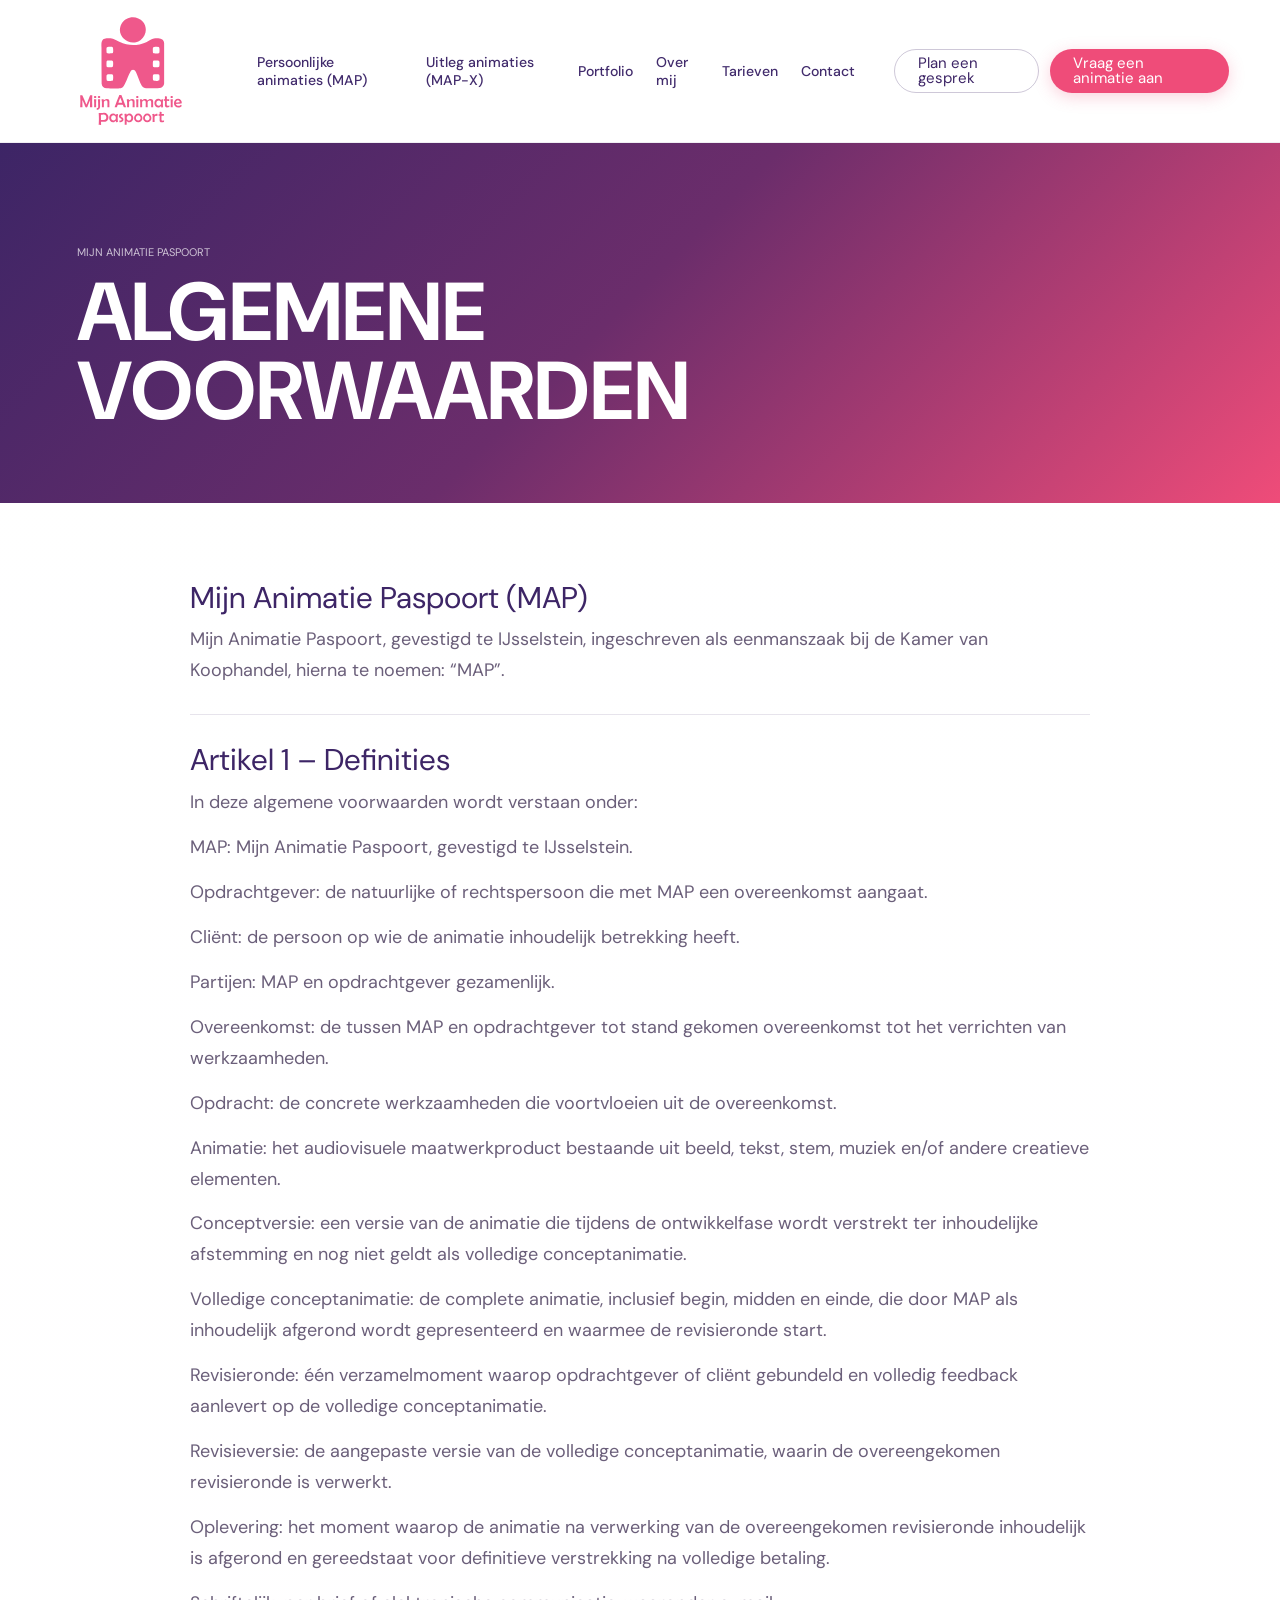
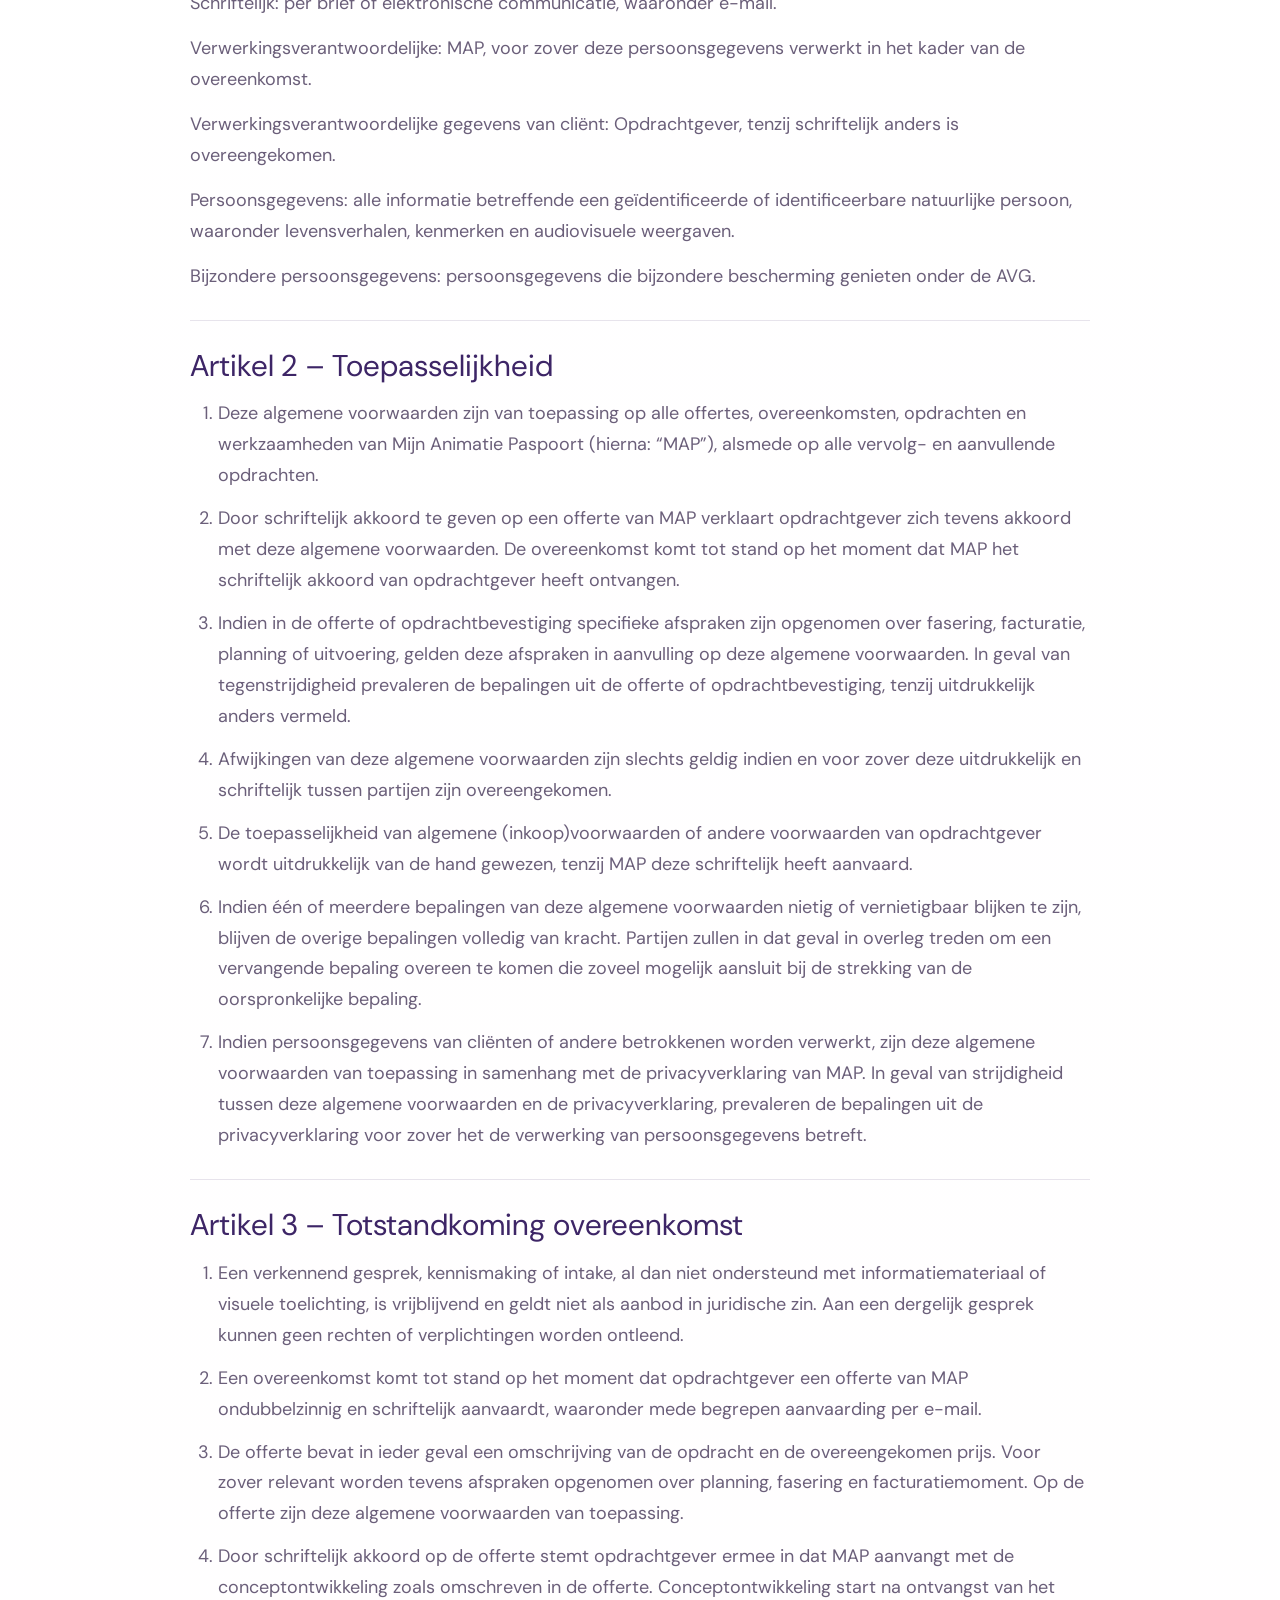
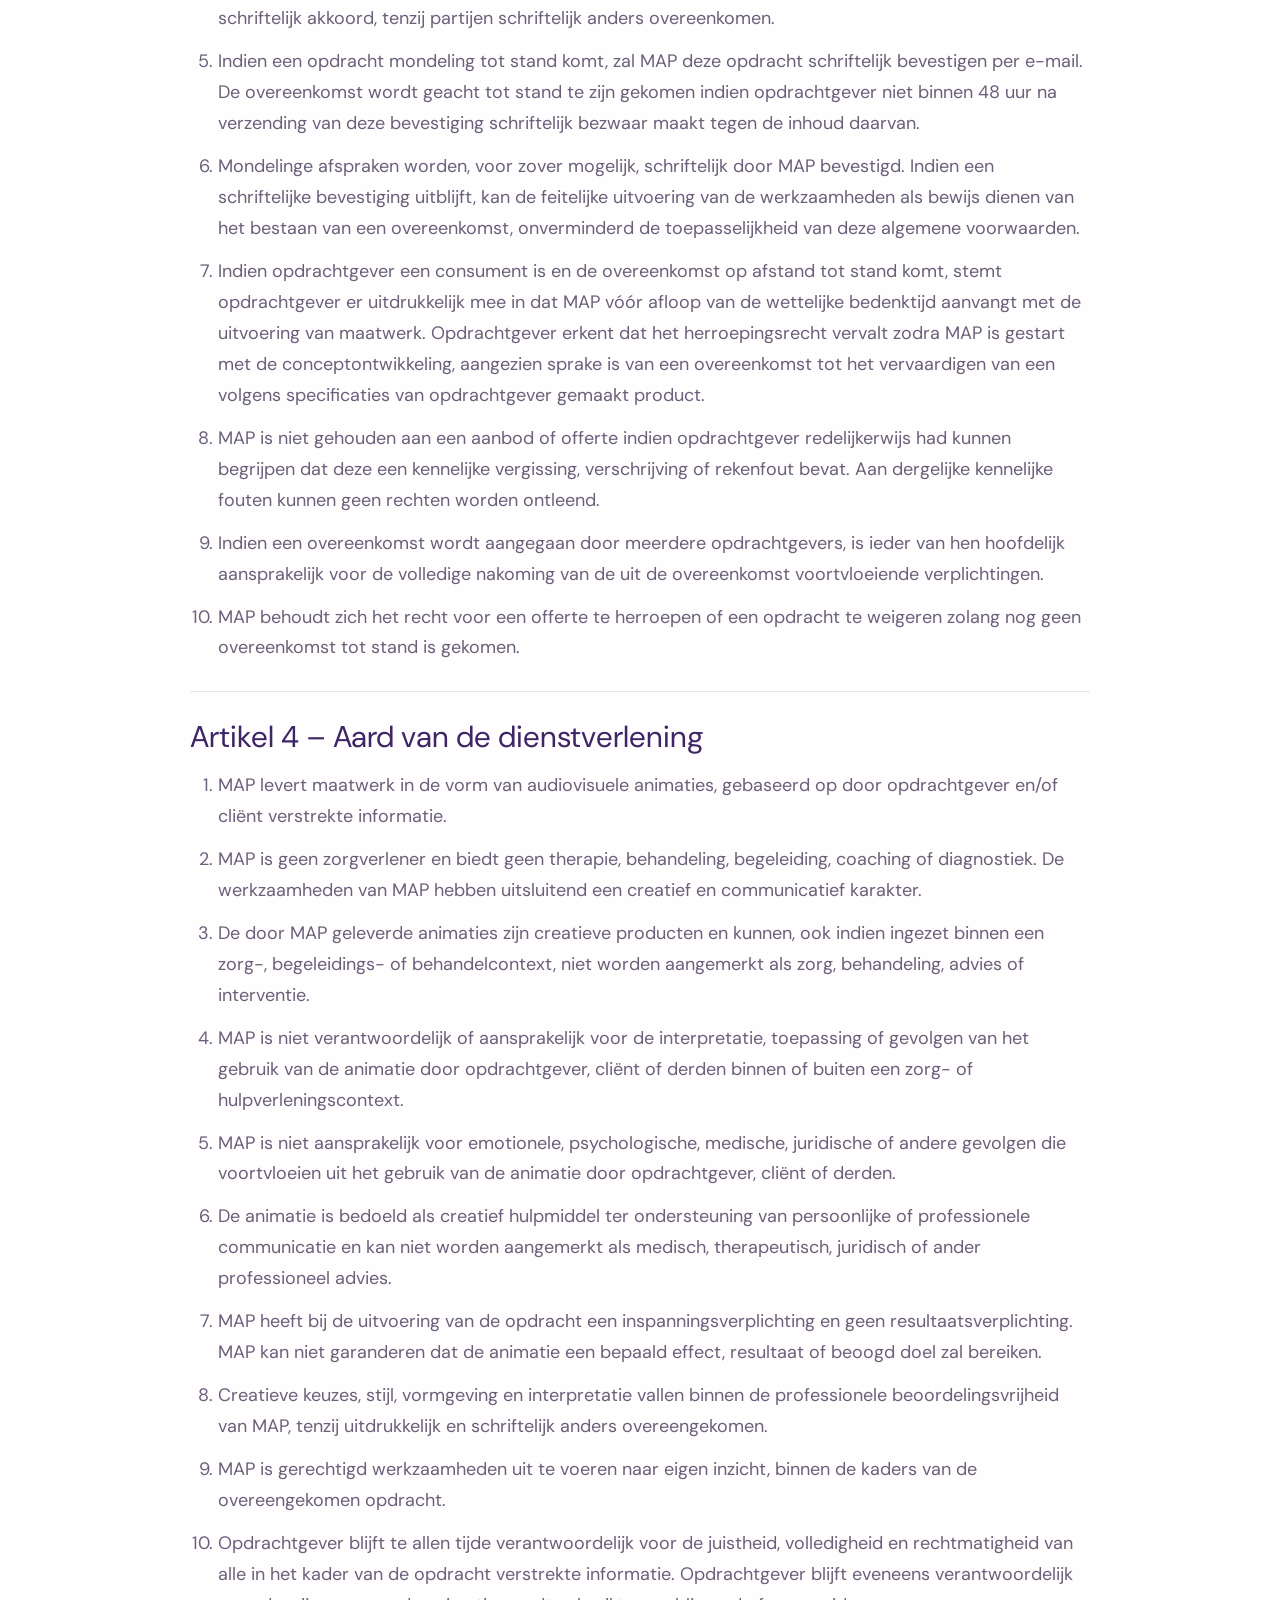
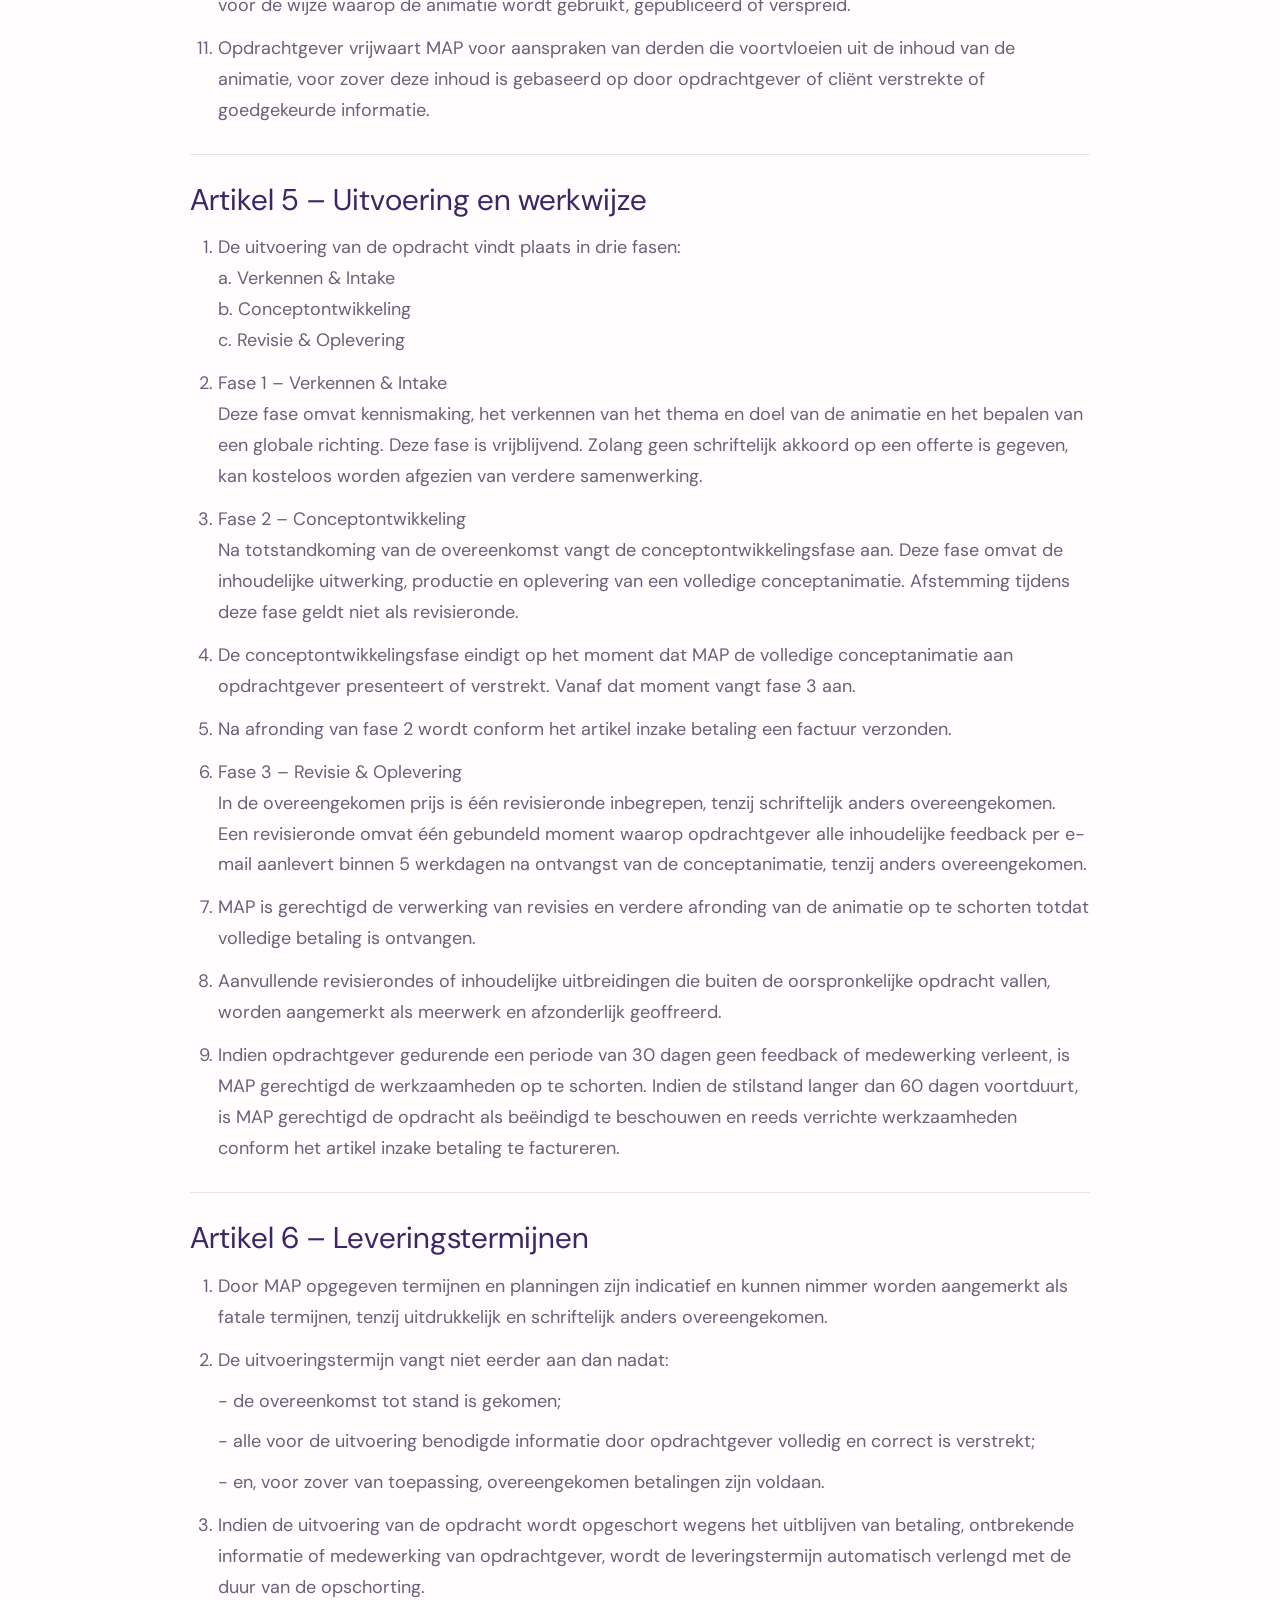
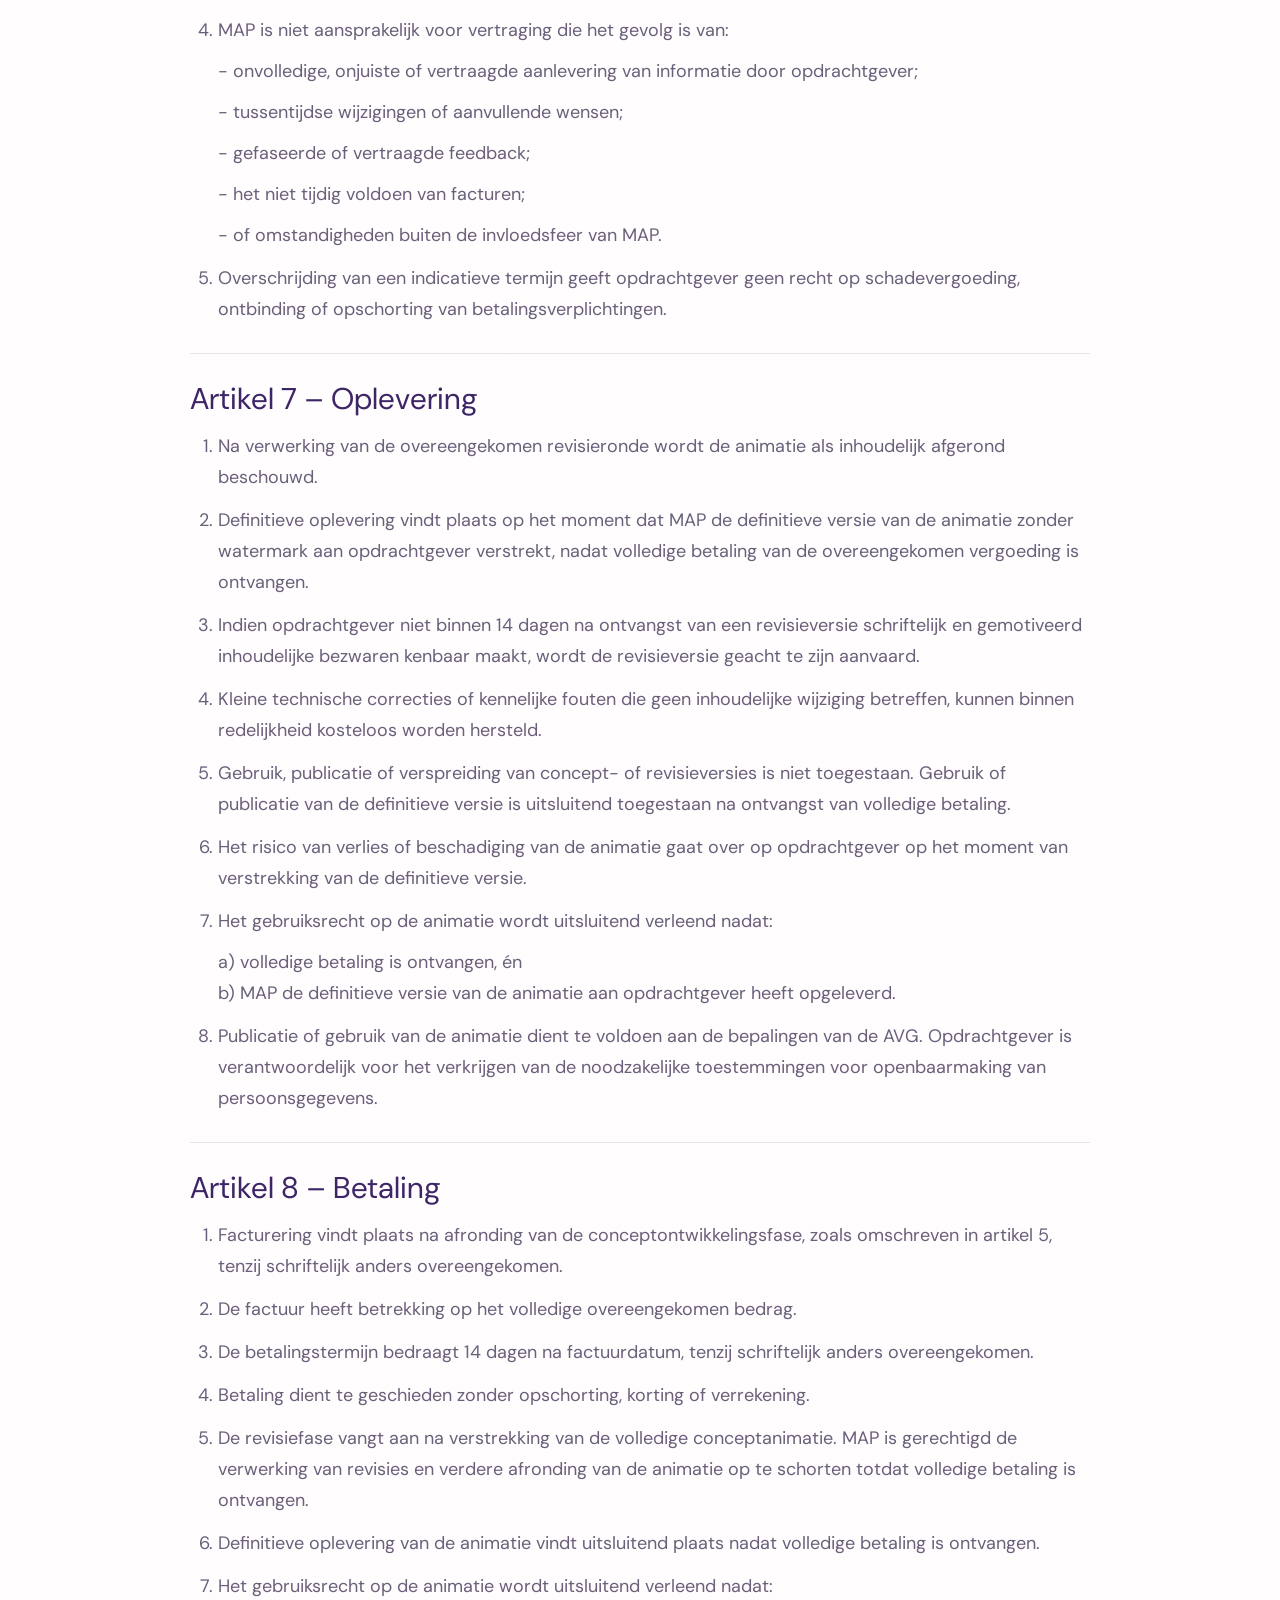
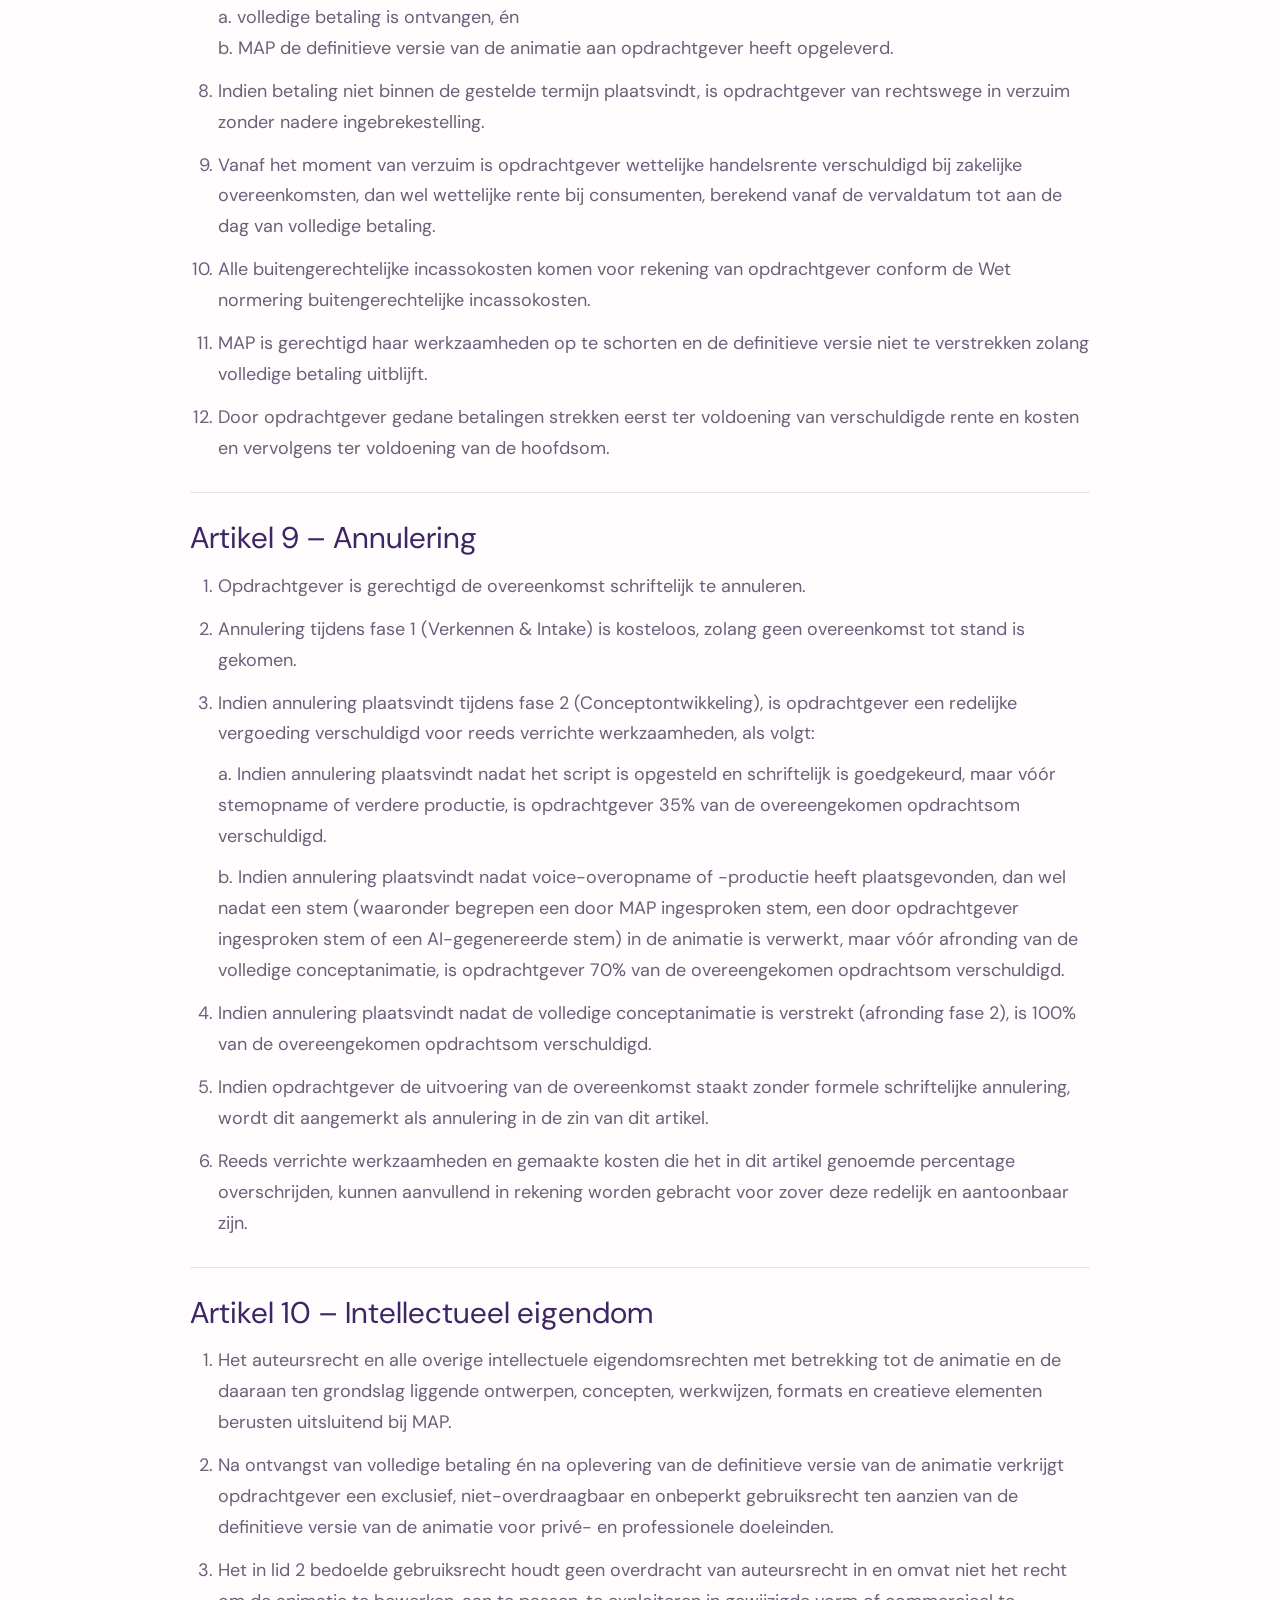
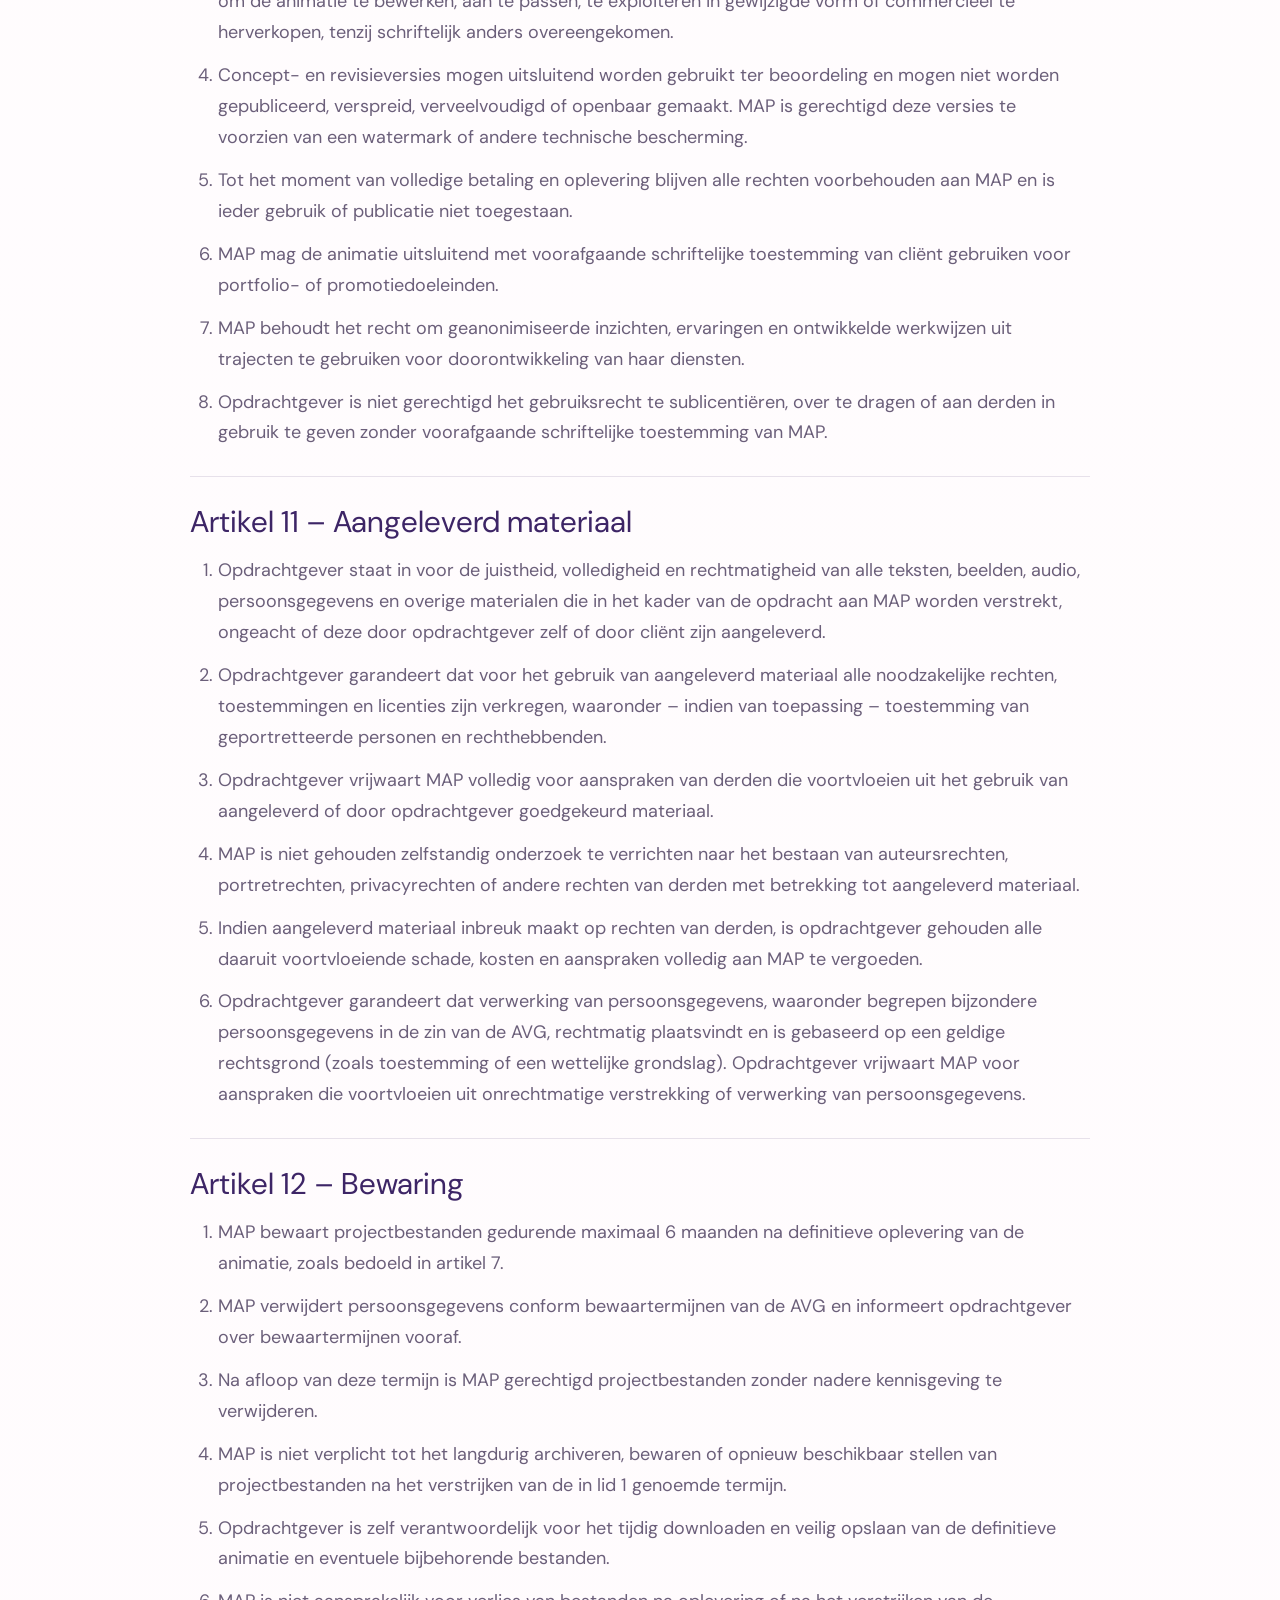
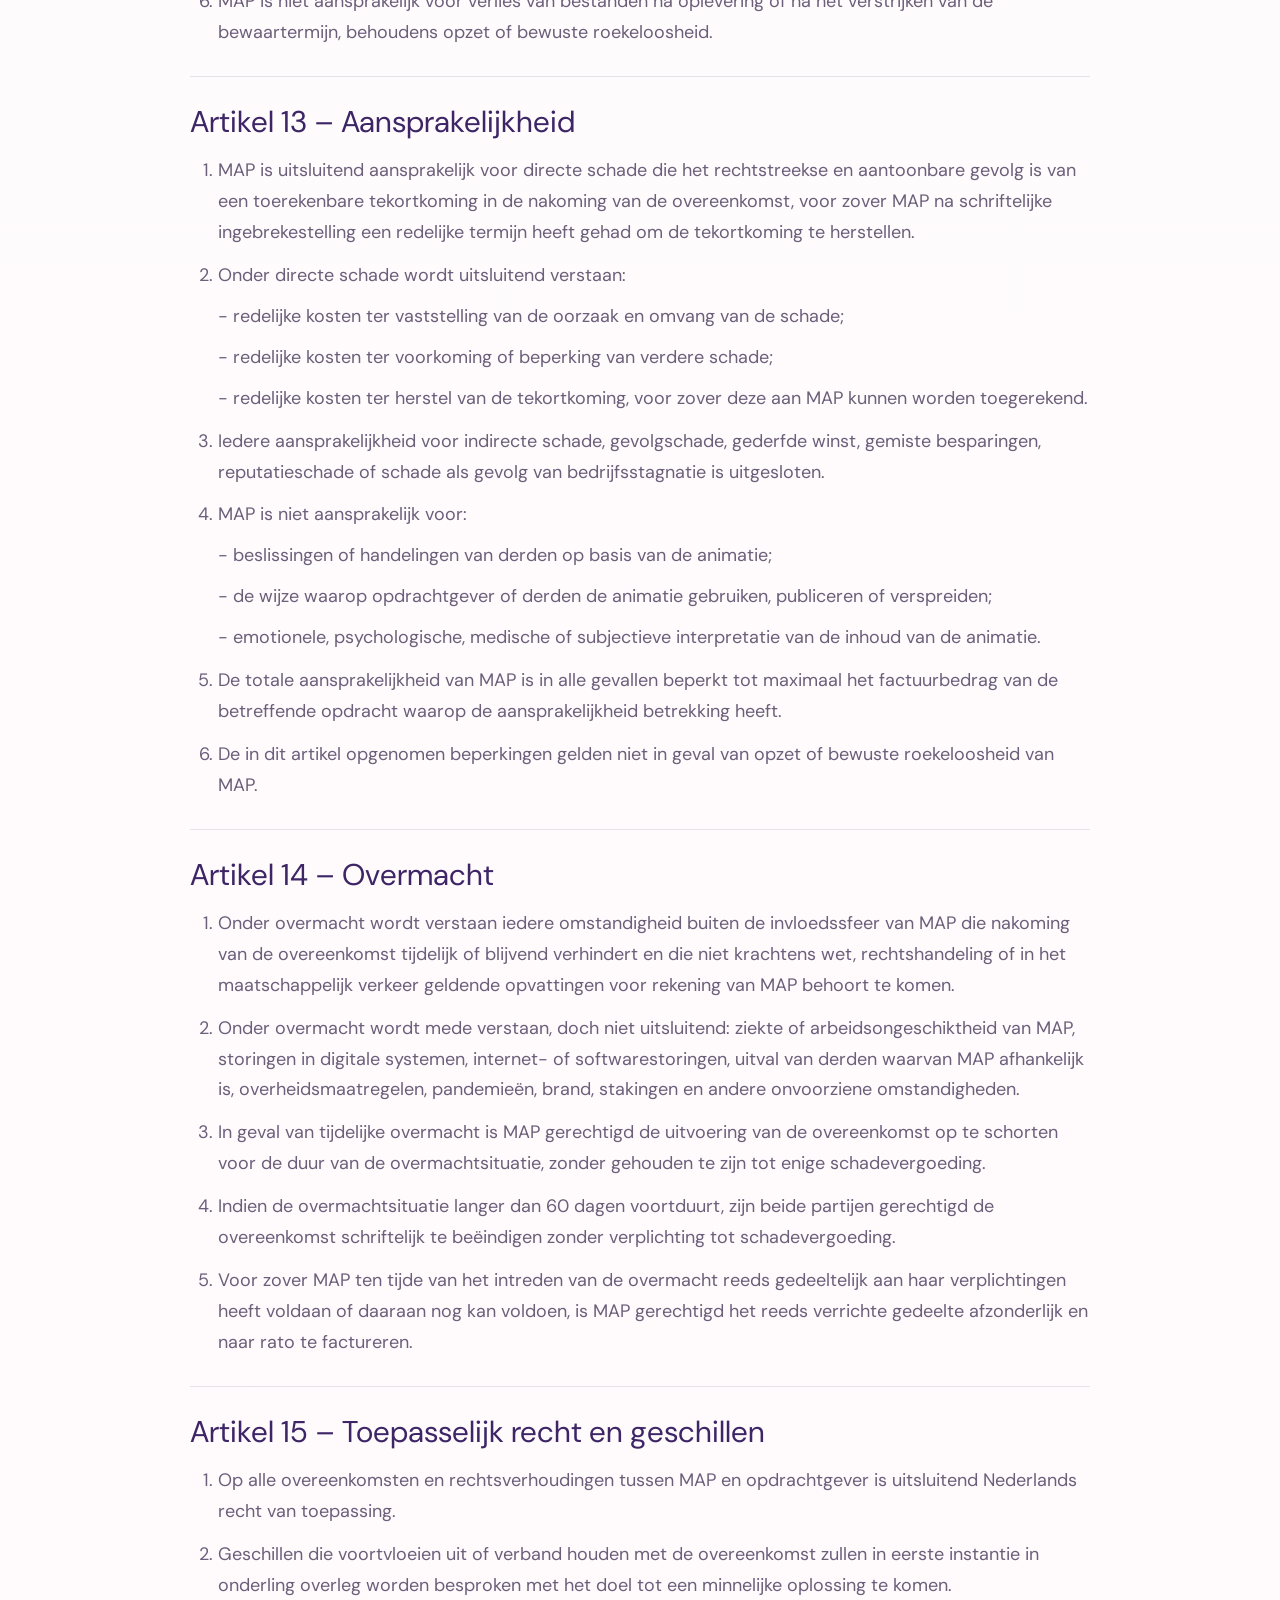
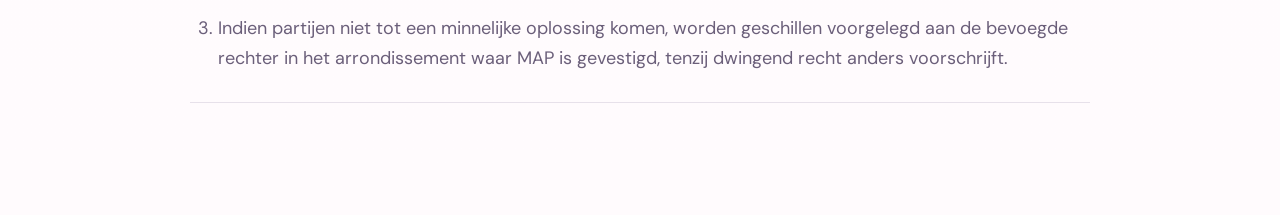
==== commit 3a5a6744: "fix: remove broken submodule" ====
--- a/algemene-voorwaarden.html
+++ b/algemene-voorwaarden.html
@@ -38,60 +38,41 @@
     <main class="legal-page">
         <section class="legal-hero">
             <p class="section-label">Mijn Animatie Paspoort</p>
-            <h1>Algemene voorwaarden</h1>
-            <p>Laatst bijgewerkt: 2 mei 2026</p>
+            <h1>ALGEMENE VOORWAARDEN</h1>
         </section>
 
         <section class="legal-content" aria-label="Algemene voorwaarden">
-            <article>
-                <h2>1. Toepassing</h2>
-                <p>Deze algemene voorwaarden gelden voor alle offertes, opdrachten en overeenkomsten van Mijn Animatie Paspoort, tenzij schriftelijk anders is afgesproken.</p>
-            </article>
+            <article><h2>Mijn Animatie Paspoort (MAP)</h2><p>Mijn Animatie Paspoort, gevestigd te IJsselstein, ingeschreven als eenmanszaak bij de Kamer van Koophandel, hierna te noemen: “MAP”.</p></article>
 
-            <article>
-                <h2>2. Offertes en afspraken</h2>
-                <p>Een offerte is gebaseerd op de informatie die vooraf beschikbaar is. Als de opdracht verandert, bijvoorbeeld door extra correctierondes, aanvullend materiaal of een andere planning, kunnen kosten en levertijd worden aangepast in overleg.</p>
-            </article>
+            <article><h2>Artikel 1 – Definities</h2><p>In deze algemene voorwaarden wordt verstaan onder:</p><p>MAP: Mijn Animatie Paspoort, gevestigd te IJsselstein.</p><p>Opdrachtgever: de natuurlijke of rechtspersoon die met MAP een overeenkomst aangaat.</p><p>Cliënt: de persoon op wie de animatie inhoudelijk betrekking heeft.</p><p>Partijen: MAP en opdrachtgever gezamenlijk.</p><p>Overeenkomst: de tussen MAP en opdrachtgever tot stand gekomen overeenkomst tot het verrichten van werkzaamheden.</p><p>Opdracht: de concrete werkzaamheden die voortvloeien uit de overeenkomst.</p><p>Animatie: het audiovisuele maatwerkproduct bestaande uit beeld, tekst, stem, muziek en/of andere creatieve elementen.</p><p>Conceptversie: een versie van de animatie die tijdens de ontwikkelfase wordt verstrekt ter inhoudelijke afstemming en nog niet geldt als volledige conceptanimatie.</p><p>Volledige conceptanimatie: de complete animatie, inclusief begin, midden en einde, die door MAP als inhoudelijk afgerond wordt gepresenteerd en waarmee de revisieronde start.</p><p>Revisieronde: één verzamelmoment waarop opdrachtgever of cliënt gebundeld en volledig feedback aanlevert op de volledige conceptanimatie.</p><p>Revisieversie: de aangepaste versie van de volledige conceptanimatie, waarin de overeengekomen revisieronde is verwerkt.</p><p>Oplevering: het moment waarop de animatie na verwerking van de overeengekomen revisieronde inhoudelijk is afgerond en gereedstaat voor definitieve verstrekking na volledige betaling.</p><p>Schriftelijk: per brief of elektronische communicatie, waaronder e-mail.</p><p>Verwerkingsverantwoordelijke: MAP, voor zover deze persoonsgegevens verwerkt in het kader van de overeenkomst.</p><p>Verwerkingsverantwoordelijke gegevens van cliënt: Opdrachtgever, tenzij schriftelijk anders is overeengekomen.</p><p>Persoonsgegevens: alle informatie betreffende een geïdentificeerde of identificeerbare natuurlijke persoon, waaronder levensverhalen, kenmerken en audiovisuele weergaven.</p><p>Bijzondere persoonsgegevens: persoonsgegevens die bijzondere bescherming genieten onder de AVG.</p></article>
 
-            <article>
-                <h2>3. Aanlevering van materiaal</h2>
-                <p>De opdrachtgever zorgt ervoor dat teksten, verhalen, beeldmateriaal, logo's en andere benodigde informatie tijdig en bruikbaar worden aangeleverd. De opdrachtgever verklaart dat dit materiaal gebruikt mag worden voor de afgesproken animatie.</p>
-            </article>
+            <article><h2>Artikel 2 – Toepasselijkheid</h2><ol><li><p>Deze algemene voorwaarden zijn van toepassing op alle offertes, overeenkomsten, opdrachten en werkzaamheden van Mijn Animatie Paspoort (hierna: “MAP”), alsmede op alle vervolg- en aanvullende opdrachten.</p></li><li><p>Door schriftelijk akkoord te geven op een offerte van MAP verklaart opdrachtgever zich tevens akkoord met deze algemene voorwaarden. De overeenkomst komt tot stand op het moment dat MAP het schriftelijk akkoord van opdrachtgever heeft ontvangen.</p></li><li><p>Indien in de offerte of opdrachtbevestiging specifieke afspraken zijn opgenomen over fasering, facturatie, planning of uitvoering, gelden deze afspraken in aanvulling op deze algemene voorwaarden. In geval van tegenstrijdigheid prevaleren de bepalingen uit de offerte of opdrachtbevestiging, tenzij uitdrukkelijk anders vermeld.</p></li><li><p>Afwijkingen van deze algemene voorwaarden zijn slechts geldig indien en voor zover deze uitdrukkelijk en schriftelijk tussen partijen zijn overeengekomen.</p></li><li><p>De toepasselijkheid van algemene (inkoop)voorwaarden of andere voorwaarden van opdrachtgever wordt uitdrukkelijk van de hand gewezen, tenzij MAP deze schriftelijk heeft aanvaard.</p></li><li><p>Indien één of meerdere bepalingen van deze algemene voorwaarden nietig of vernietigbaar blijken te zijn, blijven de overige bepalingen volledig van kracht. Partijen zullen in dat geval in overleg treden om een vervangende bepaling overeen te komen die zoveel mogelijk aansluit bij de strekking van de oorspronkelijke bepaling.</p></li><li><p>Indien persoonsgegevens van cliënten of andere betrokkenen worden verwerkt, zijn deze algemene voorwaarden van toepassing in samenhang met de privacyverklaring van MAP. In geval van strijdigheid tussen deze algemene voorwaarden en de privacyverklaring, prevaleren de bepalingen uit de privacyverklaring voor zover het de verwerking van persoonsgegevens betreft.</p></li></ol></article>
 
-            <article>
-                <h2>4. Uitvoering en correcties</h2>
-                <p>Mijn Animatie Paspoort voert de opdracht zorgvuldig en naar beste inzicht uit. Correctierondes worden vooraf of tijdens de opdracht afgestemd. Wijzigingen buiten de afgesproken omvang kunnen apart worden gefactureerd.</p>
-            </article>
+            <article><h2>Artikel 3 – Totstandkoming overeenkomst</h2><ol><li><p>Een verkennend gesprek, kennismaking of intake, al dan niet ondersteund met informatiemateriaal of visuele toelichting, is vrijblijvend en geldt niet als aanbod in juridische zin. Aan een dergelijk gesprek kunnen geen rechten of verplichtingen worden ontleend.</p></li><li><p>Een overeenkomst komt tot stand op het moment dat opdrachtgever een offerte van MAP ondubbelzinnig en schriftelijk aanvaardt, waaronder mede begrepen aanvaarding per e-mail.</p></li><li><p>De offerte bevat in ieder geval een omschrijving van de opdracht en de overeengekomen prijs. Voor zover relevant worden tevens afspraken opgenomen over planning, fasering en facturatiemoment. Op de offerte zijn deze algemene voorwaarden van toepassing.</p></li><li><p>Door schriftelijk akkoord op de offerte stemt opdrachtgever ermee in dat MAP aanvangt met de conceptontwikkeling zoals omschreven in de offerte. Conceptontwikkeling start na ontvangst van het schriftelijk akkoord, tenzij partijen schriftelijk anders overeenkomen.</p></li><li><p>Indien een opdracht mondeling tot stand komt, zal MAP deze opdracht schriftelijk bevestigen per e-mail. De overeenkomst wordt geacht tot stand te zijn gekomen indien opdrachtgever niet binnen 48 uur na verzending van deze bevestiging schriftelijk bezwaar maakt tegen de inhoud daarvan.</p></li><li><p>Mondelinge afspraken worden, voor zover mogelijk, schriftelijk door MAP bevestigd. Indien een schriftelijke bevestiging uitblijft, kan de feitelijke uitvoering van de werkzaamheden als bewijs dienen van het bestaan van een overeenkomst, onverminderd de toepasselijkheid van deze algemene voorwaarden.</p></li><li><p>Indien opdrachtgever een consument is en de overeenkomst op afstand tot stand komt, stemt opdrachtgever er uitdrukkelijk mee in dat MAP vóór afloop van de wettelijke bedenktijd aanvangt met de uitvoering van maatwerk. Opdrachtgever erkent dat het herroepingsrecht vervalt zodra MAP is gestart met de conceptontwikkeling, aangezien sprake is van een overeenkomst tot het vervaardigen van een volgens specificaties van opdrachtgever gemaakt product.</p></li><li><p>MAP is niet gehouden aan een aanbod of offerte indien opdrachtgever redelijkerwijs had kunnen begrijpen dat deze een kennelijke vergissing, verschrijving of rekenfout bevat. Aan dergelijke kennelijke fouten kunnen geen rechten worden ontleend.</p></li><li><p>Indien een overeenkomst wordt aangegaan door meerdere opdrachtgevers, is ieder van hen hoofdelijk aansprakelijk voor de volledige nakoming van de uit de overeenkomst voortvloeiende verplichtingen.</p></li><li><p>MAP behoudt zich het recht voor een offerte te herroepen of een opdracht te weigeren zolang nog geen overeenkomst tot stand is gekomen.</p></li></ol></article>
 
-            <article>
-                <h2>5. Betaling</h2>
-                <p>Facturen worden betaald binnen de termijn die op de factuur staat. Bij te late betaling kan de uitvoering of oplevering worden opgeschort totdat de betaling is ontvangen.</p>
-            </article>
+            <article><h2>Artikel 4 – Aard van de dienstverlening</h2><ol><li><p>MAP levert maatwerk in de vorm van audiovisuele animaties, gebaseerd op door opdrachtgever en/of cliënt verstrekte informatie.</p></li><li><p>MAP is geen zorgverlener en biedt geen therapie, behandeling, begeleiding, coaching of diagnostiek. De werkzaamheden van MAP hebben uitsluitend een creatief en communicatief karakter.</p></li><li><p>De door MAP geleverde animaties zijn creatieve producten en kunnen, ook indien ingezet binnen een zorg-, begeleidings- of behandelcontext, niet worden aangemerkt als zorg, behandeling, advies of interventie.</p></li><li><p>MAP is niet verantwoordelijk of aansprakelijk voor de interpretatie, toepassing of gevolgen van het gebruik van de animatie door opdrachtgever, cliënt of derden binnen of buiten een zorg- of hulpverleningscontext.</p></li><li><p>MAP is niet aansprakelijk voor emotionele, psychologische, medische, juridische of andere gevolgen die voortvloeien uit het gebruik van de animatie door opdrachtgever, cliënt of derden.</p></li><li><p>De animatie is bedoeld als creatief hulpmiddel ter ondersteuning van persoonlijke of professionele communicatie en kan niet worden aangemerkt als medisch, therapeutisch, juridisch of ander professioneel advies.</p></li><li><p>MAP heeft bij de uitvoering van de opdracht een inspanningsverplichting en geen resultaatsverplichting. MAP kan niet garanderen dat de animatie een bepaald effect, resultaat of beoogd doel zal bereiken.</p></li><li><p>Creatieve keuzes, stijl, vormgeving en interpretatie vallen binnen de professionele beoordelingsvrijheid van MAP, tenzij uitdrukkelijk en schriftelijk anders overeengekomen.</p></li><li><p>MAP is gerechtigd werkzaamheden uit te voeren naar eigen inzicht, binnen de kaders van de overeengekomen opdracht.</p></li><li><p>Opdrachtgever blijft te allen tijde verantwoordelijk voor de juistheid, volledigheid en rechtmatigheid van alle in het kader van de opdracht verstrekte informatie. Opdrachtgever blijft eveneens verantwoordelijk voor de wijze waarop de animatie wordt gebruikt, gepubliceerd of verspreid.</p></li><li><p>Opdrachtgever vrijwaart MAP voor aanspraken van derden die voortvloeien uit de inhoud van de animatie, voor zover deze inhoud is gebaseerd op door opdrachtgever of cliënt verstrekte of goedgekeurde informatie.</p></li></ol></article>
 
-            <article>
-                <h2>6. Auteursrecht en gebruik</h2>
-                <p>Na volledige betaling mag de opdrachtgever de opgeleverde animatie gebruiken voor het afgesproken doel. Bronnen, werkbestanden, schetsen en tussenversies blijven eigendom van Mijn Animatie Paspoort, tenzij schriftelijk anders is overeengekomen.</p>
-            </article>
+            <article><h2>Artikel 5 – Uitvoering en werkwijze</h2><ol><li><p>De uitvoering van de opdracht vindt plaats in drie fasen:<br>a. Verkennen &amp; Intake<br>b. Conceptontwikkeling<br>c. Revisie &amp; Oplevering</p></li><li><p>Fase 1 – Verkennen &amp; Intake<br>Deze fase omvat kennismaking, het verkennen van het thema en doel van de animatie en het bepalen van een globale richting. Deze fase is vrijblijvend. Zolang geen schriftelijk akkoord op een offerte is gegeven, kan kosteloos worden afgezien van verdere samenwerking.</p></li><li><p>Fase 2 – Conceptontwikkeling<br>Na totstandkoming van de overeenkomst vangt de conceptontwikkelingsfase aan. Deze fase omvat de inhoudelijke uitwerking, productie en oplevering van een volledige conceptanimatie. Afstemming tijdens deze fase geldt niet als revisieronde.</p></li><li><p>De conceptontwikkelingsfase eindigt op het moment dat MAP de volledige conceptanimatie aan opdrachtgever presenteert of verstrekt. Vanaf dat moment vangt fase 3 aan.</p></li><li><p>Na afronding van fase 2 wordt conform het artikel inzake betaling een factuur verzonden.</p></li><li><p>Fase 3 – Revisie &amp; Oplevering<br>In de overeengekomen prijs is één revisieronde inbegrepen, tenzij schriftelijk anders overeengekomen. Een revisieronde omvat één gebundeld moment waarop opdrachtgever alle inhoudelijke feedback per e-mail aanlevert binnen 5 werkdagen na ontvangst van de conceptanimatie, tenzij anders overeengekomen.</p></li><li><p>MAP is gerechtigd de verwerking van revisies en verdere afronding van de animatie op te schorten totdat volledige betaling is ontvangen.</p></li><li><p>Aanvullende revisierondes of inhoudelijke uitbreidingen die buiten de oorspronkelijke opdracht vallen, worden aangemerkt als meerwerk en afzonderlijk geoffreerd.</p></li><li><p>Indien opdrachtgever gedurende een periode van 30 dagen geen feedback of medewerking verleent, is MAP gerechtigd de werkzaamheden op te schorten. Indien de stilstand langer dan 60 dagen voortduurt, is MAP gerechtigd de opdracht als beëindigd te beschouwen en reeds verrichte werkzaamheden conform het artikel inzake betaling te factureren.</p></li></ol></article>
 
-            <article>
-                <h2>7. Publicatie en portfolio</h2>
-                <p>Wij kunnen opgeleverd werk opnemen in ons portfolio of als voorbeeld tonen, behalve wanneer vooraf schriftelijk is afgesproken dat dit niet mag of wanneer vertrouwelijkheid dat niet passend maakt.</p>
-            </article>
+            <article><h2>Artikel 6 – Leveringstermijnen</h2><ol><li><p>Door MAP opgegeven termijnen en planningen zijn indicatief en kunnen nimmer worden aangemerkt als fatale termijnen, tenzij uitdrukkelijk en schriftelijk anders overeengekomen.</p></li><li><p>De uitvoeringstermijn vangt niet eerder aan dan nadat:</p><p>- de overeenkomst tot stand is gekomen;</p><p>- alle voor de uitvoering benodigde informatie door opdrachtgever volledig en correct is verstrekt;</p><p>- en, voor zover van toepassing, overeengekomen betalingen zijn voldaan.</p></li><li><p>Indien de uitvoering van de opdracht wordt opgeschort wegens het uitblijven van betaling, ontbrekende informatie of medewerking van opdrachtgever, wordt de leveringstermijn automatisch verlengd met de duur van de opschorting.</p></li><li><p>MAP is niet aansprakelijk voor vertraging die het gevolg is van:</p><p>- onvolledige, onjuiste of vertraagde aanlevering van informatie door opdrachtgever;</p><p>- tussentijdse wijzigingen of aanvullende wensen;</p><p>- gefaseerde of vertraagde feedback;</p><p>- het niet tijdig voldoen van facturen;</p><p>- of omstandigheden buiten de invloedsfeer van MAP.</p></li><li><p>Overschrijding van een indicatieve termijn geeft opdrachtgever geen recht op schadevergoeding, ontbinding of opschorting van betalingsverplichtingen.</p></li></ol></article>
 
-            <article>
-                <h2>8. Annulering</h2>
-                <p>Bij annulering worden reeds uitgevoerde werkzaamheden en gemaakte kosten in rekening gebracht. Bij verplaatsing of pauzering van een opdracht maken we samen nieuwe afspraken over planning en eventuele gevolgen voor de kosten.</p>
-            </article>
+            <article><h2>Artikel 7 – Oplevering</h2><ol><li><p>Na verwerking van de overeengekomen revisieronde wordt de animatie als inhoudelijk afgerond beschouwd.</p></li><li><p>Definitieve oplevering vindt plaats op het moment dat MAP de definitieve versie van de animatie zonder watermark aan opdrachtgever verstrekt, nadat volledige betaling van de overeengekomen vergoeding is ontvangen.</p></li><li><p>Indien opdrachtgever niet binnen 14 dagen na ontvangst van een revisieversie schriftelijk en gemotiveerd inhoudelijke bezwaren kenbaar maakt, wordt de revisieversie geacht te zijn aanvaard.</p></li><li><p>Kleine technische correcties of kennelijke fouten die geen inhoudelijke wijziging betreffen, kunnen binnen redelijkheid kosteloos worden hersteld.</p></li><li><p>Gebruik, publicatie of verspreiding van concept- of revisieversies is niet toegestaan. Gebruik of publicatie van de definitieve versie is uitsluitend toegestaan na ontvangst van volledige betaling.</p></li><li><p>Het risico van verlies of beschadiging van de animatie gaat over op opdrachtgever op het moment van verstrekking van de definitieve versie.</p></li><li><p>Het gebruiksrecht op de animatie wordt uitsluitend verleend nadat:</p><p>a) volledige betaling is ontvangen, én<br>b) MAP de definitieve versie van de animatie aan opdrachtgever heeft opgeleverd.</p></li><li><p>Publicatie of gebruik van de animatie dient te voldoen aan de bepalingen van de AVG. Opdrachtgever is verantwoordelijk voor het verkrijgen van de noodzakelijke toestemmingen voor openbaarmaking van persoonsgegevens.</p></li></ol></article>
 
-            <article>
-                <h2>9. Aansprakelijkheid</h2>
-                <p>Mijn Animatie Paspoort is niet aansprakelijk voor indirecte schade, gevolgschade of schade door onjuist aangeleverde informatie. De aansprakelijkheid is beperkt tot het bedrag dat voor de betreffende opdracht is betaald.</p>
-            </article>
+            <article><h2>Artikel 8 – Betaling</h2><ol><li><p>Facturering vindt plaats na afronding van de conceptontwikkelingsfase, zoals omschreven in artikel 5, tenzij schriftelijk anders overeengekomen.</p></li><li><p>De factuur heeft betrekking op het volledige overeengekomen bedrag.</p></li><li><p>De betalingstermijn bedraagt 14 dagen na factuurdatum, tenzij schriftelijk anders overeengekomen.</p></li><li><p>Betaling dient te geschieden zonder opschorting, korting of verrekening.</p></li><li><p>De revisiefase vangt aan na verstrekking van de volledige conceptanimatie. MAP is gerechtigd de verwerking van revisies en verdere afronding van de animatie op te schorten totdat volledige betaling is ontvangen.</p></li><li><p>Definitieve oplevering van de animatie vindt uitsluitend plaats nadat volledige betaling is ontvangen.</p></li><li><p>Het gebruiksrecht op de animatie wordt uitsluitend verleend nadat:<br>a. volledige betaling is ontvangen, én<br>b. MAP de definitieve versie van de animatie aan opdrachtgever heeft opgeleverd.</p></li><li><p>Indien betaling niet binnen de gestelde termijn plaatsvindt, is opdrachtgever van rechtswege in verzuim zonder nadere ingebrekestelling.</p></li><li><p>Vanaf het moment van verzuim is opdrachtgever wettelijke handelsrente verschuldigd bij zakelijke overeenkomsten, dan wel wettelijke rente bij consumenten, berekend vanaf de vervaldatum tot aan de dag van volledige betaling.</p></li><li><p>Alle buitengerechtelijke incassokosten komen voor rekening van opdrachtgever conform de Wet normering buitengerechtelijke incassokosten.</p></li><li><p>MAP is gerechtigd haar werkzaamheden op te schorten en de definitieve versie niet te verstrekken zolang volledige betaling uitblijft.</p></li><li><p>Door opdrachtgever gedane betalingen strekken eerst ter voldoening van verschuldigde rente en kosten en vervolgens ter voldoening van de hoofdsom.</p></li></ol></article>
 
-            <article>
-                <h2>10. Contact</h2>
-                <p>Vragen over deze voorwaarden kunnen worden gestuurd naar <a href="mailto:info@mijnanimatiepaspoort.nl">info@mijnanimatiepaspoort.nl</a>.</p>
-            </article>
+            <article><h2>Artikel 9 – Annulering</h2><ol><li><p>Opdrachtgever is gerechtigd de overeenkomst schriftelijk te annuleren.</p></li><li><p>Annulering tijdens fase 1 (Verkennen &amp; Intake) is kosteloos, zolang geen overeenkomst tot stand is gekomen.</p></li><li><p>Indien annulering plaatsvindt tijdens fase 2 (Conceptontwikkeling), is opdrachtgever een redelijke vergoeding verschuldigd voor reeds verrichte werkzaamheden, als volgt:</p><p>a. Indien annulering plaatsvindt nadat het script is opgesteld en schriftelijk is goedgekeurd, maar vóór stemopname of verdere productie, is opdrachtgever 35% van de overeengekomen opdrachtsom verschuldigd.</p><p>b. Indien annulering plaatsvindt nadat voice-overopname of -productie heeft plaatsgevonden, dan wel nadat een stem (waaronder begrepen een door MAP ingesproken stem, een door opdrachtgever ingesproken stem of een AI-gegenereerde stem) in de animatie is verwerkt, maar vóór afronding van de volledige conceptanimatie, is opdrachtgever 70% van de overeengekomen opdrachtsom verschuldigd.</p></li><li><p>Indien annulering plaatsvindt nadat de volledige conceptanimatie is verstrekt (afronding fase 2), is 100% van de overeengekomen opdrachtsom verschuldigd.</p></li><li><p>Indien opdrachtgever de uitvoering van de overeenkomst staakt zonder formele schriftelijke annulering, wordt dit aangemerkt als annulering in de zin van dit artikel.</p></li><li><p>Reeds verrichte werkzaamheden en gemaakte kosten die het in dit artikel genoemde percentage overschrijden, kunnen aanvullend in rekening worden gebracht voor zover deze redelijk en aantoonbaar zijn.</p></li></ol></article>
+
+            <article><h2>Artikel 10 – Intellectueel eigendom</h2><ol><li><p>Het auteursrecht en alle overige intellectuele eigendomsrechten met betrekking tot de animatie en de daaraan ten grondslag liggende ontwerpen, concepten, werkwijzen, formats en creatieve elementen berusten uitsluitend bij MAP.</p></li><li><p>Na ontvangst van volledige betaling én na oplevering van de definitieve versie van de animatie verkrijgt opdrachtgever een exclusief, niet-overdraagbaar en onbeperkt gebruiksrecht ten aanzien van de definitieve versie van de animatie voor privé- en professionele doeleinden.</p></li><li><p>Het in lid 2 bedoelde gebruiksrecht houdt geen overdracht van auteursrecht in en omvat niet het recht om de animatie te bewerken, aan te passen, te exploiteren in gewijzigde vorm of commercieel te herverkopen, tenzij schriftelijk anders overeengekomen.</p></li><li><p>Concept- en revisieversies mogen uitsluitend worden gebruikt ter beoordeling en mogen niet worden gepubliceerd, verspreid, verveelvoudigd of openbaar gemaakt. MAP is gerechtigd deze versies te voorzien van een watermark of andere technische bescherming.</p></li><li><p>Tot het moment van volledige betaling en oplevering blijven alle rechten voorbehouden aan MAP en is ieder gebruik of publicatie niet toegestaan.</p></li><li><p>MAP mag de animatie uitsluitend met voorafgaande schriftelijke toestemming van cliënt gebruiken voor portfolio- of promotiedoeleinden.</p></li><li><p>MAP behoudt het recht om geanonimiseerde inzichten, ervaringen en ontwikkelde werkwijzen uit trajecten te gebruiken voor doorontwikkeling van haar diensten.</p></li><li><p>Opdrachtgever is niet gerechtigd het gebruiksrecht te sublicentiëren, over te dragen of aan derden in gebruik te geven zonder voorafgaande schriftelijke toestemming van MAP.</p></li></ol></article>
+
+            <article><h2>Artikel 11 – Aangeleverd materiaal</h2><ol><li><p>Opdrachtgever staat in voor de juistheid, volledigheid en rechtmatigheid van alle teksten, beelden, audio, persoonsgegevens en overige materialen die in het kader van de opdracht aan MAP worden verstrekt, ongeacht of deze door opdrachtgever zelf of door cliënt zijn aangeleverd.</p></li><li><p>Opdrachtgever garandeert dat voor het gebruik van aangeleverd materiaal alle noodzakelijke rechten, toestemmingen en licenties zijn verkregen, waaronder – indien van toepassing – toestemming van geportretteerde personen en rechthebbenden.</p></li><li><p>Opdrachtgever vrijwaart MAP volledig voor aanspraken van derden die voortvloeien uit het gebruik van aangeleverd of door opdrachtgever goedgekeurd materiaal.</p></li><li><p>MAP is niet gehouden zelfstandig onderzoek te verrichten naar het bestaan van auteursrechten, portretrechten, privacyrechten of andere rechten van derden met betrekking tot aangeleverd materiaal.</p></li><li><p>Indien aangeleverd materiaal inbreuk maakt op rechten van derden, is opdrachtgever gehouden alle daaruit voortvloeiende schade, kosten en aanspraken volledig aan MAP te vergoeden.</p></li><li><p>Opdrachtgever garandeert dat verwerking van persoonsgegevens, waaronder begrepen bijzondere persoonsgegevens in de zin van de AVG, rechtmatig plaatsvindt en is gebaseerd op een geldige rechtsgrond (zoals toestemming of een wettelijke grondslag). Opdrachtgever vrijwaart MAP voor aanspraken die voortvloeien uit onrechtmatige verstrekking of verwerking van persoonsgegevens.</p></li></ol></article>
+
+            <article><h2>Artikel 12 – Bewaring</h2><ol><li><p>MAP bewaart projectbestanden gedurende maximaal 6 maanden na definitieve oplevering van de animatie, zoals bedoeld in artikel 7.</p></li><li><p>MAP verwijdert persoonsgegevens conform bewaartermijnen van de AVG en informeert opdrachtgever over bewaartermijnen vooraf.</p></li><li><p>Na afloop van deze termijn is MAP gerechtigd projectbestanden zonder nadere kennisgeving te verwijderen.</p></li><li><p>MAP is niet verplicht tot het langdurig archiveren, bewaren of opnieuw beschikbaar stellen van projectbestanden na het verstrijken van de in lid 1 genoemde termijn.</p></li><li><p>Opdrachtgever is zelf verantwoordelijk voor het tijdig downloaden en veilig opslaan van de definitieve animatie en eventuele bijbehorende bestanden.</p></li><li><p>MAP is niet aansprakelijk voor verlies van bestanden na oplevering of na het verstrijken van de bewaartermijn, behoudens opzet of bewuste roekeloosheid.</p></li></ol></article>
+
+            <article><h2>Artikel 13 – Aansprakelijkheid</h2><ol><li><p>MAP is uitsluitend aansprakelijk voor directe schade die het rechtstreekse en aantoonbare gevolg is van een toerekenbare tekortkoming in de nakoming van de overeenkomst, voor zover MAP na schriftelijke ingebrekestelling een redelijke termijn heeft gehad om de tekortkoming te herstellen.</p></li><li><p>Onder directe schade wordt uitsluitend verstaan:</p><p>- redelijke kosten ter vaststelling van de oorzaak en omvang van de schade;</p><p>- redelijke kosten ter voorkoming of beperking van verdere schade;</p><p>- redelijke kosten ter herstel van de tekortkoming, voor zover deze aan MAP kunnen worden toegerekend.</p></li><li><p>Iedere aansprakelijkheid voor indirecte schade, gevolgschade, gederfde winst, gemiste besparingen, reputatieschade of schade als gevolg van bedrijfsstagnatie is uitgesloten.</p></li><li><p>MAP is niet aansprakelijk voor:</p><p>- beslissingen of handelingen van derden op basis van de animatie;</p><p>- de wijze waarop opdrachtgever of derden de animatie gebruiken, publiceren of verspreiden;</p><p>- emotionele, psychologische, medische of subjectieve interpretatie van de inhoud van de animatie.</p></li><li><p>De totale aansprakelijkheid van MAP is in alle gevallen beperkt tot maximaal het factuurbedrag van de betreffende opdracht waarop de aansprakelijkheid betrekking heeft.</p></li><li><p>De in dit artikel opgenomen beperkingen gelden niet in geval van opzet of bewuste roekeloosheid van MAP.</p></li></ol></article>
+
+            <article><h2>Artikel 14 – Overmacht</h2><ol><li><p>Onder overmacht wordt verstaan iedere omstandigheid buiten de invloedssfeer van MAP die nakoming van de overeenkomst tijdelijk of blijvend verhindert en die niet krachtens wet, rechtshandeling of in het maatschappelijk verkeer geldende opvattingen voor rekening van MAP behoort te komen.</p></li><li><p>Onder overmacht wordt mede verstaan, doch niet uitsluitend: ziekte of arbeidsongeschiktheid van MAP, storingen in digitale systemen, internet- of softwarestoringen, uitval van derden waarvan MAP afhankelijk is, overheidsmaatregelen, pandemieën, brand, stakingen en andere onvoorziene omstandigheden.</p></li><li><p>In geval van tijdelijke overmacht is MAP gerechtigd de uitvoering van de overeenkomst op te schorten voor de duur van de overmachtsituatie, zonder gehouden te zijn tot enige schadevergoeding.</p></li><li><p>Indien de overmachtsituatie langer dan 60 dagen voortduurt, zijn beide partijen gerechtigd de overeenkomst schriftelijk te beëindigen zonder verplichting tot schadevergoeding.</p></li><li><p>Voor zover MAP ten tijde van het intreden van de overmacht reeds gedeeltelijk aan haar verplichtingen heeft voldaan of daaraan nog kan voldoen, is MAP gerechtigd het reeds verrichte gedeelte afzonderlijk en naar rato te factureren.</p></li></ol></article>
+
+            <article><h2>Artikel 15 – Toepasselijk recht en geschillen</h2><ol><li><p>Op alle overeenkomsten en rechtsverhoudingen tussen MAP en opdrachtgever is uitsluitend Nederlands recht van toepassing.</p></li><li><p>Geschillen die voortvloeien uit of verband houden met de overeenkomst zullen in eerste instantie in onderling overleg worden besproken met het doel tot een minnelijke oplossing te komen.</p></li><li><p>Indien partijen niet tot een minnelijke oplossing komen, worden geschillen voorgelegd aan de bevoegde rechter in het arrondissement waar MAP is gevestigd, tenzij dwingend recht anders voorschrijft.</p></li></ol></article>
         </section>
     </main>
 
--- a/style.css
+++ b/style.css
@@ -1127,63 +1127,53 @@
 
 .examples {
     padding: clamp(64px, 8vw, 110px) clamp(22px, 6vw, 82px);
-    background: #f0edf8;
+    background: #f8f3f7;
 }
 
 .examples-header {
     position: relative;
     display: grid;
-    grid-template-columns: minmax(280px, 0.9fr) minmax(260px, 0.55fr);
+    grid-template-columns: minmax(220px, 0.45fr) minmax(280px, 0.75fr);
     align-items: center;
-    gap: clamp(18px, 5vw, 76px);
+    gap: clamp(18px, 4vw, 58px);
     max-width: 1220px;
-    margin: 0 auto clamp(64px, 8vw, 104px);
-    padding: clamp(30px, 4vw, 48px);
-    border-radius: 0;
-    color: var(--white);
-    background:
-        radial-gradient(circle at 88% 12%, rgba(239, 76, 121, 0.42) 0 10%, transparent 31%),
-        radial-gradient(circle at 10% 118%, rgba(66, 182, 189, 0.33) 0 8%, transparent 24%),
-        linear-gradient(135deg, #3D2566 0%, #5a317b 52%, #3D2566 100%);
-    clip-path: polygon(0 0, 97% 5%, 100% 78%, 92% 100%, 3% 95%, 0 16%);
-    box-shadow: 0 30px 90px rgba(61, 37, 102, 0.24);
+    margin: 0 auto clamp(52px, 7vw, 88px);
+    padding: clamp(26px, 4vw, 44px) clamp(26px, 5vw, 56px);
+    border: 1px solid rgba(61, 37, 102, 0.1);
+    border-left: 5px solid rgba(239, 76, 121, 0.64);
+    border-radius: 8px;
+    color: var(--ink);
+    background: rgba(255, 255, 255, 0.82);
+    box-shadow: 0 18px 48px rgba(61, 37, 102, 0.08);
     overflow: hidden;
 }
 
 .examples-header::before {
     content: "";
     position: absolute;
-    right: -62px;
-    bottom: -82px;
-    width: 250px;
-    height: 250px;
-    border-radius: 50%;
-    background: rgba(255, 255, 255, 0.12);
-    box-shadow: -210px -150px 0 -122px rgba(255, 255, 255, 0.15);
+    top: 0;
+    right: 0;
+    bottom: 0;
+    width: 5px;
+    background: rgba(66, 182, 189, 0.72);
     pointer-events: none;
 }
 
 .examples-header h2 {
     max-width: 680px;
-    color: var(--white);
+    margin: 0;
+    color: #3D2566;
+    font-size: clamp(34px, 4.5vw, 58px);
+    font-weight: 600;
+    line-height: 1;
 }
 
 .examples-header > p:not(.section-label) {
-    margin: 0 0 8px;
-    color: rgba(255, 255, 255, 0.76);
-    font-size: clamp(18px, 1.6vw, 22px);
-    line-height: 1.55;
-}
-
-.examples-header .section-label {
-    grid-column: 1 / -1;
-    margin-bottom: -16px;
-    color: rgba(255, 255, 255, 0.64);
-    transform: translateY(22px);
-}
-
-.examples-header > * {
-    transform: translateY(-18px);
+    max-width: 680px;
+    margin: 0;
+    color: #4b405e;
+    font-size: clamp(17px, 1.55vw, 20px);
+    line-height: 1.58;
 }
 
 .video-row + .video-row {
@@ -1212,8 +1202,8 @@
 }
 
 .video-row--personal .video-thumb {
+    --video-thumb-outline-width: 3px;
     box-shadow: none;
-    outline: 3px solid #fff;
 }
 
 .video-row--personal .video-card strong {
@@ -1226,7 +1216,7 @@
 }
 
 
-/* Filmstrip — buitenkant (strips met witte perforaties boven en onder) */
+/* Filmstrip — buitenkant (strips met uitgespaarde perforaties boven en onder) */
 .video-row--personal .video-slider::before,
 .video-row--personal .video-slider::after {
     content: "";
@@ -1234,7 +1224,7 @@
     left: 0;
     right: 0;
     height: 48px;
-    background-image: url("data:image/svg+xml,%3Csvg xmlns='http://www.w3.org/2000/svg' width='44' height='48'%3E%3Crect x='9' y='11' width='26' height='26' rx='3' ry='3' fill='white'/%3E%3C/svg%3E");
+    background-image: url("data:image/svg+xml,%3Csvg xmlns='http://www.w3.org/2000/svg' width='44' height='48'%3E%3Crect x='9' y='11' width='26' height='26' rx='3' ry='3' fill='%23f8f3f7'/%3E%3C/svg%3E");
     background-size: 44px 48px;
     background-repeat: repeat-x;
 }
@@ -1264,8 +1254,8 @@
 }
 
 .video-row--mapx .video-thumb {
+    --video-thumb-outline-width: 3px;
     box-shadow: none;
-    outline: 3px solid #fff;
 }
 
 .video-row--mapx .video-card strong {
@@ -1284,7 +1274,7 @@
     left: 0;
     right: 0;
     height: 48px;
-    background-image: url("data:image/svg+xml,%3Csvg xmlns='http://www.w3.org/2000/svg' width='44' height='48'%3E%3Crect x='9' y='11' width='26' height='26' rx='3' ry='3' fill='white'/%3E%3C/svg%3E");
+    background-image: url("data:image/svg+xml,%3Csvg xmlns='http://www.w3.org/2000/svg' width='44' height='48'%3E%3Crect x='9' y='11' width='26' height='26' rx='3' ry='3' fill='%23f8f3f7'/%3E%3C/svg%3E");
     background-size: 44px 48px;
     background-repeat: repeat-x;
 }
@@ -1326,7 +1316,7 @@
     gap: var(--video-gap);
     overflow-x: auto;
     overflow-y: hidden;
-    padding: 4px 2px 18px;
+    padding: 10px 2px 18px;
     scroll-behavior: smooth;
     scroll-snap-type: x mandatory;
     scrollbar-width: thin;
@@ -1377,6 +1367,16 @@
     box-shadow: 0 24px 70px rgba(61, 37, 102, 0.16);
 }
 
+.video-thumb::after {
+    content: "";
+    position: absolute;
+    inset: 0;
+    z-index: 1;
+    border: var(--video-thumb-outline-width, 0) solid #fff;
+    border-radius: inherit;
+    pointer-events: none;
+}
+
 .video-thumb img {
     width: 100%;
     height: 100%;
@@ -1391,6 +1391,7 @@
 
 .video-play {
     position: absolute;
+    z-index: 2;
     left: 50%;
     top: 50%;
     width: 64px;
@@ -1430,7 +1431,7 @@
 }
 
 .video-card:hover strong {
-    color: #EF4C79;
+    color: #3A145F;
 }
 
 .video-card-placeholder {
@@ -1486,7 +1487,7 @@
 }
 
 .video-slider-prev {
-    left: -18px;
+    left: clamp(14px, 2.2vw, 28px);
 }
 
 .video-slider-prev span {
@@ -1494,7 +1495,7 @@
 }
 
 .video-slider-next {
-    right: -18px;
+    right: clamp(14px, 2.2vw, 28px);
 }
 
 .video-slider-next span {
@@ -1750,9 +1751,487 @@
     margin-top: 14px;
 }
 
+.legal-content ul,
+.legal-content ol {
+    display: grid;
+    gap: 10px;
+    margin: 16px 0 0;
+    padding-left: 24px;
+    color: var(--muted);
+    font-size: clamp(16px, 2vw, 18px);
+    line-height: 1.68;
+}
+
+.legal-content ol {
+    padding-left: 28px;
+}
+
+.legal-content li + li {
+    margin-top: 2px;
+}
+
+.legal-content li p {
+    display: inline;
+}
+
+.legal-content li p + p {
+    display: block;
+    margin-top: 10px;
+}
+
 .legal-content a {
     color: #EF4C79;
     font-weight: 600;
+}
+
+.contact-page {
+    overflow: hidden;
+    background: #f8f3f7;
+}
+
+.contact-hero {
+    position: relative;
+    isolation: isolate;
+    overflow: hidden;
+    background: linear-gradient(135deg, #3D2566 0%, #6B2D6B 45%, #EF4C79 100%);
+}
+
+.contact-hero::before {
+    content: "";
+    position: absolute;
+    top: -30%;
+    right: -6vw;
+    z-index: -1;
+    width: clamp(300px, 42vw, 600px);
+    height: clamp(300px, 42vw, 600px);
+    background: radial-gradient(circle, rgba(239, 76, 121, 0.22) 0%, transparent 65%);
+    border-radius: 50%;
+    pointer-events: none;
+}
+
+.contact-hero::after {
+    content: "";
+    position: absolute;
+    bottom: -40%;
+    left: -8vw;
+    z-index: -1;
+    width: clamp(240px, 32vw, 480px);
+    height: clamp(240px, 32vw, 480px);
+    background: radial-gradient(circle, rgba(66, 182, 189, 0.18) 0%, transparent 65%);
+    border-radius: 50%;
+    pointer-events: none;
+}
+
+.contact-hero-intro {
+    max-width: 600px;
+    margin: 22px 0 0;
+    color: rgba(255, 255, 255, 0.82);
+    font-size: clamp(17px, 2vw, 19px);
+    line-height: 1.65;
+}
+
+.contact-hero-actions {
+    display: flex;
+    flex-wrap: wrap;
+    align-items: center;
+    gap: 20px;
+    margin-top: clamp(28px, 4vw, 40px);
+}
+
+.contact-hero-button {
+    display: inline-flex;
+    align-items: center;
+    justify-content: center;
+    min-height: 52px;
+    padding: 0 28px;
+    border-radius: 999px;
+    background: var(--white);
+    color: #3D2566;
+    font-size: 16px;
+    font-weight: 600;
+    line-height: 1;
+    box-shadow: 0 4px 20px rgba(0, 0, 0, 0.12);
+    transition: transform 200ms ease, box-shadow 200ms ease;
+}
+
+.contact-hero-button:hover {
+    transform: translateY(-2px);
+    box-shadow: 0 8px 28px rgba(0, 0, 0, 0.18);
+}
+
+.contact-hero-secondary {
+    color: rgba(255, 255, 255, 0.82);
+    font-size: 16px;
+    font-weight: 500;
+    transition: color 200ms ease;
+}
+
+.contact-hero-secondary:hover {
+    color: var(--white);
+}
+
+.contact-reach {
+    max-width: 960px;
+    margin: 0 auto;
+}
+
+.contact-reach-header {
+    display: flex;
+    justify-content: center;
+    padding-bottom: clamp(28px, 4vw, 40px);
+    border-bottom: 1px solid rgba(61, 37, 102, 0.12);
+}
+
+.contact-reach-header h2 {
+    margin: 0;
+    color: #3D2566;
+    font-size: clamp(26px, 3.5vw, 42px);
+    font-weight: 600;
+    line-height: 1.1;
+}
+
+.contact-links {
+    display: grid;
+    grid-template-columns: repeat(2, minmax(0, 1fr));
+    gap: clamp(24px, 4vw, 48px);
+    padding-top: clamp(32px, 5vw, 48px);
+}
+
+.contact-link {
+    display: flex;
+    flex-direction: column;
+    gap: 10px;
+    padding-left: clamp(20px, 2.6vw, 28px);
+    border-left: 3px solid var(--map);
+    transition: border-color 180ms ease;
+}
+
+.contact-link-email {
+    border-left-color: var(--mapx);
+}
+
+.contact-link-type {
+    color: rgba(61, 37, 102, 0.5);
+    font-size: 11px;
+    font-weight: 600;
+    letter-spacing: 0.1em;
+    text-transform: uppercase;
+}
+
+.contact-link-value {
+    color: #3D2566;
+    font-size: clamp(22px, 2.4vw, 30px);
+    font-weight: 600;
+    line-height: 1.15;
+    overflow-wrap: anywhere;
+    transition: color 180ms ease;
+}
+
+.contact-link-phone:hover .contact-link-value {
+    color: var(--map);
+}
+
+.contact-link-email:hover .contact-link-value {
+    color: #257C91;
+}
+
+.contact-content {
+    width: min(100% - 44px, 1180px);
+    margin: 0 auto;
+    padding: clamp(48px, 7vw, 86px) 0 clamp(76px, 9vw, 116px);
+}
+
+.contact-panel {
+    position: relative;
+    max-width: 980px;
+    margin: 0 auto;
+    padding: clamp(28px, 4vw, 48px);
+    border: 1px solid rgba(61, 37, 102, 0.1);
+    border-left: 5px solid var(--map);
+    border-right: 5px solid var(--mapx);
+    border-radius: 8px;
+    background: rgba(255, 255, 255, 0.88);
+    box-shadow: 0 22px 58px rgba(61, 37, 102, 0.1);
+}
+
+.contact-panel-intro {
+    display: flex;
+    align-items: center;
+    justify-content: space-between;
+    gap: clamp(18px, 3vw, 34px);
+    padding-bottom: clamp(24px, 3vw, 34px);
+    border-bottom: 1px solid rgba(61, 37, 102, 0.12);
+}
+
+.contact-panel-intro h2 {
+    margin: 0;
+    color: #3D2566;
+    font-size: clamp(28px, 4vw, 44px);
+    font-weight: 600;
+    line-height: 1.08;
+}
+
+.contact-quote-button {
+    display: inline-flex;
+    flex: 0 0 auto;
+    align-items: center;
+    justify-content: center;
+    min-height: 48px;
+    padding: 0 24px;
+    border-radius: 999px;
+    background: #EF4C79;
+    color: var(--white);
+    box-shadow: 0 4px 16px rgba(239, 76, 121, 0.25);
+    font-size: 16px;
+    font-weight: 600;
+    line-height: 1;
+    transition: transform 200ms ease, background 200ms ease;
+}
+
+.contact-quote-button:hover {
+    background: #F7709A;
+    transform: translateY(-2px);
+}
+
+.contact-methods {
+    display: grid;
+    grid-template-columns: repeat(2, minmax(0, 1fr));
+    gap: clamp(18px, 3vw, 34px);
+    padding-top: clamp(24px, 3vw, 34px);
+}
+
+.contact-grid {
+    display: grid;
+    grid-template-columns: repeat(3, minmax(0, 1fr));
+    gap: clamp(18px, 2.6vw, 30px);
+    align-items: stretch;
+}
+
+.contact-grid-simple {
+    grid-template-columns: repeat(2, minmax(0, 1fr));
+    max-width: 920px;
+    margin: 0 auto;
+}
+
+.contact-card {
+    position: relative;
+    display: flex;
+    flex-direction: column;
+    min-width: 0;
+    min-height: 260px;
+    padding: clamp(24px, 3.4vw, 38px);
+    border: 1px solid rgba(61, 37, 102, 0.1);
+    border-radius: 8px;
+    background: rgba(255, 255, 255, 0.86);
+    box-shadow: 0 18px 48px rgba(61, 37, 102, 0.08);
+}
+
+.contact-card::before {
+    content: "";
+    position: absolute;
+    top: 0;
+    left: 0;
+    right: 0;
+    height: 5px;
+    border-radius: 8px 8px 0 0;
+    background: rgba(61, 37, 102, 0.18);
+}
+
+.contact-card-primary {
+    grid-column: span 2;
+    color: var(--white);
+    background: linear-gradient(135deg, #3D2566 0%, #5a317b 55%, #EF4C79 100%);
+    box-shadow: 0 24px 64px rgba(61, 37, 102, 0.18);
+}
+
+.contact-card-primary::before,
+.contact-card-map::before {
+    background: var(--map);
+}
+
+.contact-card-mapx::before,
+.contact-card-details::before {
+    background: var(--mapx);
+}
+
+.contact-card-wide {
+    grid-column: span 2;
+}
+
+.contact-card-details {
+    grid-column: span 3;
+    min-height: auto;
+}
+
+.contact-method {
+    position: relative;
+    display: flex;
+    flex-direction: column;
+    min-height: 220px;
+    justify-content: space-between;
+    padding: clamp(22px, 3vw, 30px);
+    border-radius: 8px;
+    background: rgba(248, 243, 247, 0.72);
+}
+
+.contact-method::before {
+    content: "";
+    position: absolute;
+    top: 0;
+    left: 0;
+    right: 0;
+    height: 5px;
+    border-radius: 8px 8px 0 0;
+    background: rgba(61, 37, 102, 0.18);
+}
+
+.contact-method-phone::before {
+    background: var(--map);
+}
+
+.contact-method-email::before {
+    background: var(--mapx);
+}
+
+.contact-method h3 {
+    margin: 0;
+    color: #3D2566;
+    font-size: clamp(24px, 3vw, 34px);
+    font-weight: 600;
+    line-height: 1.12;
+}
+
+.contact-method-link {
+    margin-top: clamp(28px, 4vw, 48px);
+    color: #3D2566;
+    font-size: clamp(21px, 2.4vw, 28px);
+    font-weight: 600;
+    line-height: 1.12;
+    overflow-wrap: anywhere;
+    transition: color 180ms ease, transform 180ms ease;
+}
+
+.contact-method-phone .contact-method-link:hover {
+    color: var(--map);
+    transform: translateY(-2px);
+}
+
+.contact-method-email .contact-method-link:hover {
+    color: #257C91;
+    transform: translateY(-2px);
+}
+
+.contact-method-email .contact-method-link {
+    font-size: clamp(19px, 1.8vw, 23px);
+}
+
+.contact-kicker {
+    margin-bottom: 14px;
+    color: rgba(61, 37, 102, 0.62);
+    font-size: 12px;
+    font-weight: 600;
+    letter-spacing: 0;
+    text-transform: uppercase;
+}
+
+.contact-card-primary .contact-kicker {
+    color: rgba(255, 255, 255, 0.72);
+}
+
+.contact-card h2 {
+    margin: 0 0 12px;
+    color: #3D2566;
+    font-size: clamp(24px, 3vw, 34px);
+    font-weight: 600;
+    line-height: 1.12;
+}
+
+.contact-card-primary h2 {
+    color: var(--white);
+    font-size: clamp(30px, 4.4vw, 54px);
+    line-height: 1;
+}
+
+.contact-card p {
+    margin: 0;
+    color: #5f526f;
+    font-size: clamp(16px, 1.6vw, 18px);
+    line-height: 1.62;
+}
+
+.contact-card-primary p {
+    max-width: 620px;
+    color: rgba(255, 255, 255, 0.84);
+}
+
+.contact-actions {
+    display: grid;
+    grid-template-columns: repeat(2, minmax(0, 1fr));
+    gap: 18px;
+    margin-top: auto;
+    padding-top: clamp(28px, 4vw, 42px);
+}
+
+.contact-actions .contact-link {
+    display: grid;
+    gap: 5px;
+    min-width: 0;
+    padding-top: 16px;
+    border-top: 1px solid rgba(255, 255, 255, 0.2);
+    color: var(--white);
+    transition: color 180ms ease, transform 180ms ease;
+}
+
+.contact-actions .contact-link:hover {
+    color: #c6fbff;
+    transform: translateY(-2px);
+}
+
+.contact-actions .contact-link span {
+    color: rgba(255, 255, 255, 0.62);
+    font-size: 12px;
+    font-weight: 600;
+    text-transform: uppercase;
+}
+
+.contact-actions .contact-link strong {
+    min-width: 0;
+    overflow-wrap: anywhere;
+    font-size: clamp(17px, 1.8vw, 21px);
+    font-weight: 600;
+}
+
+.contact-list {
+    display: grid;
+    gap: 12px;
+    margin: 8px 0 0;
+    padding: 0;
+    color: #5f526f;
+    font-size: clamp(16px, 1.6vw, 18px);
+    line-height: 1.55;
+    list-style: none;
+}
+
+.contact-list li {
+    position: relative;
+    padding-left: 24px;
+}
+
+.contact-list li::before {
+    content: "";
+    position: absolute;
+    top: 0.65em;
+    left: 0;
+    width: 8px;
+    height: 8px;
+    border-radius: 999px;
+    background: var(--map);
+    box-shadow: 0 0 0 4px rgba(239, 76, 121, 0.12);
+}
+
+.contact-list li:nth-child(3)::before {
+    background: var(--mapx);
+    box-shadow: 0 0 0 4px rgba(66, 182, 189, 0.14);
 }
 
 .map-content {
@@ -1793,6 +2272,11 @@
     font-size: clamp(21px, 2vw, 26px);
 }
 
+.map-content .map-side-panel .map-voor-wie-item {
+    color: var(--map);
+    font-weight: 600;
+}
+
 .map-content .map-side-panel p,
 .map-content .map-side-panel .legal-list {
     font-size: 16px;
@@ -1816,9 +2300,17 @@
     width: min(100%, 164px);
 }
 
+.map-content .map-process-panel .process-copy {
+    text-align: center;
+}
+
 .map-content .map-process-panel .process-heading {
-    grid-template-columns: 34px minmax(0, 1fr);
+    display: inline-flex;
+    align-items: center;
     gap: 13px;
+    min-height: 0;
+    margin-bottom: 14px;
+    text-align: left;
 }
 
 .map-content .map-process-panel .process-number {
@@ -1827,12 +2319,8 @@
     font-size: 18px;
 }
 
-.map-content .map-process-panel .process-list li:nth-child(2) .process-heading {
-    align-items: start;
-}
-
 .map-content .map-process-panel .process-copy p {
-    padding-left: 47px;
+    padding-left: 0;
 }
 
 .map-content .map-cta {
@@ -2837,7 +3325,6 @@
 }
 
 .process-copy p {
-    padding-left: 54px;
     margin: 0;
     color: #342845;
     font-size: clamp(16px, 1.7vw, 18px);
@@ -3151,7 +3638,6 @@
     .examples-header {
         gap: 18px;
         padding: 32px 26px;
-        clip-path: polygon(0 0, 98% 3%, 100% 88%, 92% 100%, 3% 97%, 0 10%);
         margin-bottom: 46px;
     }
 
@@ -3202,6 +3688,42 @@
 
     .map-content .map-cta {
         grid-template-columns: 1fr;
+    }
+
+    .contact-grid {
+        grid-template-columns: 1fr;
+    }
+
+    .contact-reach-header {
+        flex-direction: column;
+        align-items: flex-start;
+    }
+
+    .contact-links {
+        grid-template-columns: 1fr;
+    }
+
+    .contact-panel-intro {
+        align-items: flex-start;
+        flex-direction: column;
+    }
+
+    .contact-methods {
+        grid-template-columns: 1fr;
+    }
+
+    .contact-actions {
+        grid-template-columns: 1fr;
+    }
+
+    .contact-card {
+        min-height: auto;
+    }
+
+    .contact-card-primary,
+    .contact-card-wide,
+    .contact-card-details {
+        grid-column: auto;
     }
 
     .pricing-cards {
@@ -3463,7 +3985,13 @@
     }
 
     .video-card {
-        flex-basis: 100%;
+        flex-basis: 88%;
+        max-width: 360px;
+    }
+
+    .video-row--personal .video-thumb,
+    .video-row--mapx .video-thumb {
+        --video-thumb-outline-width: 2px;
     }
 
     .legal-content .about-highlight {
@@ -3503,6 +4031,10 @@
         width: 100%;
     }
 
+    .contact-quote-button {
+        width: 100%;
+    }
+
     .video-slider-button {
         width: 40px;
         height: 40px;
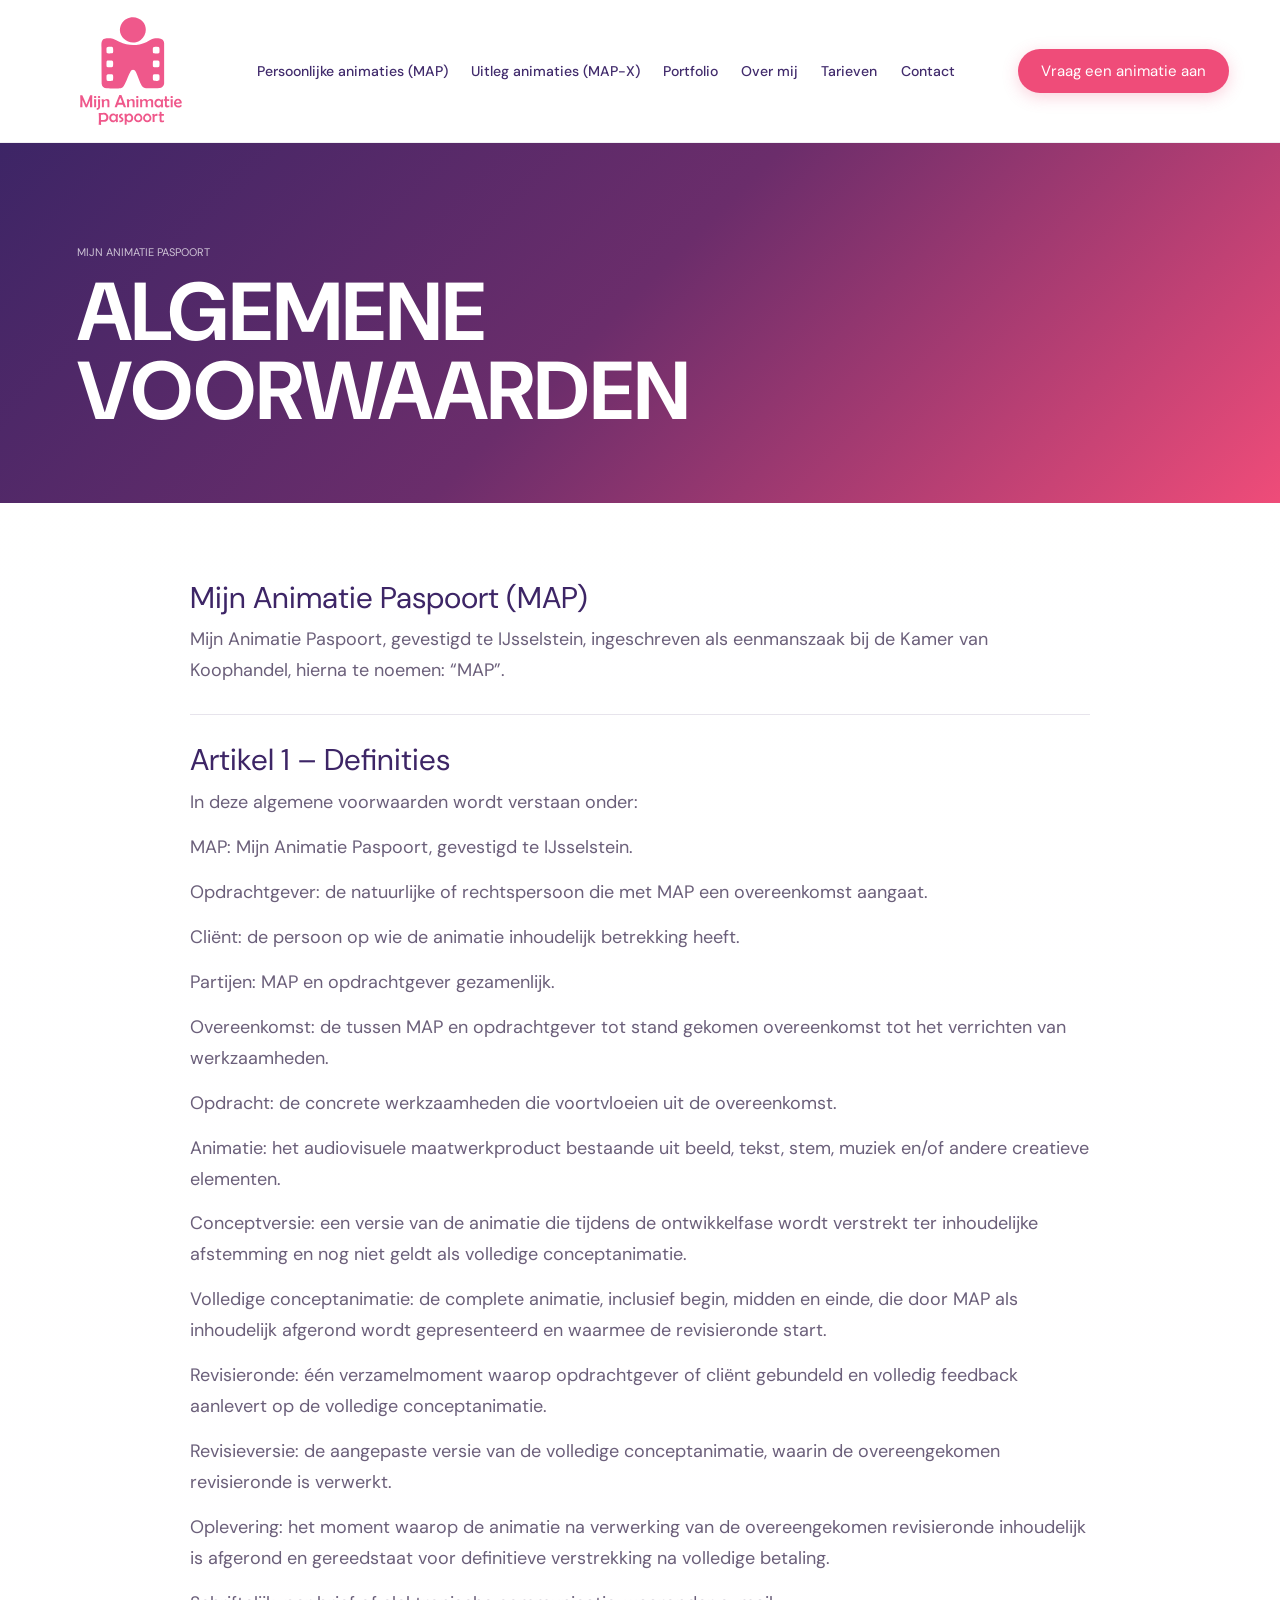
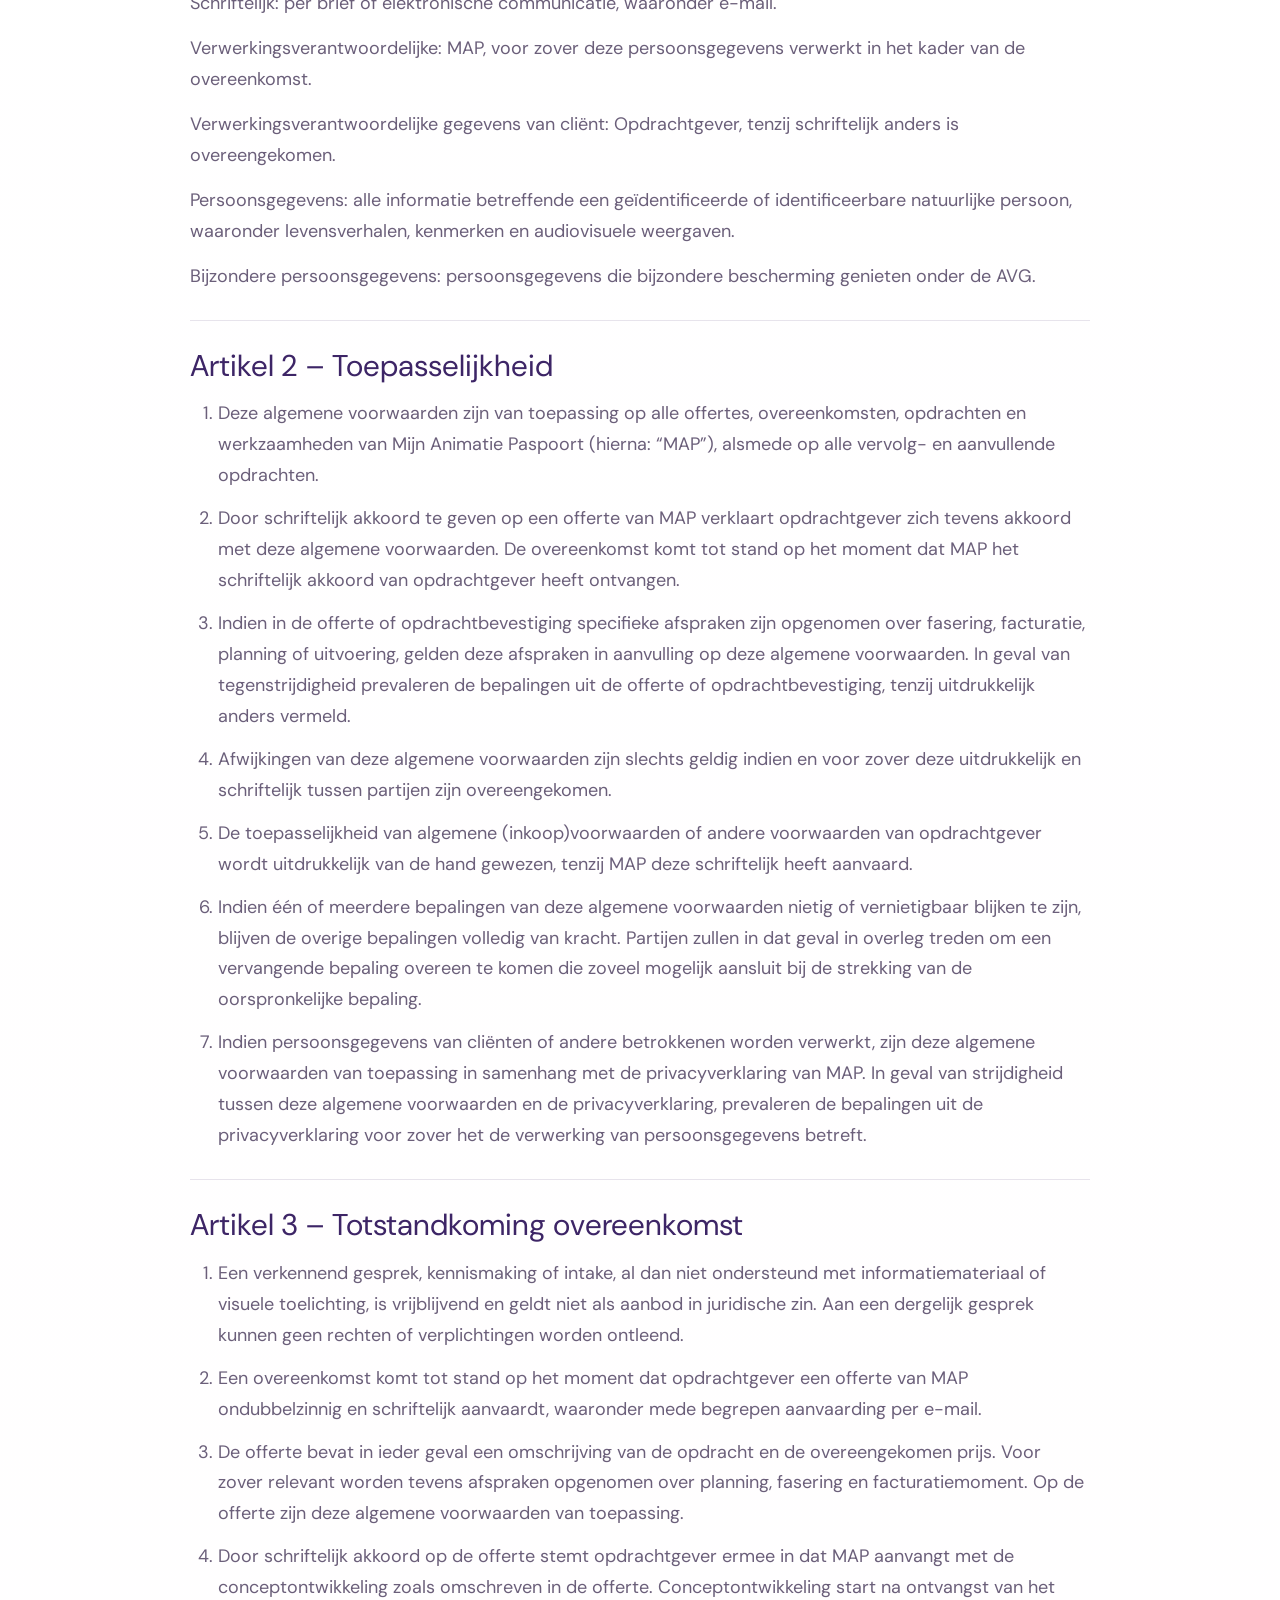
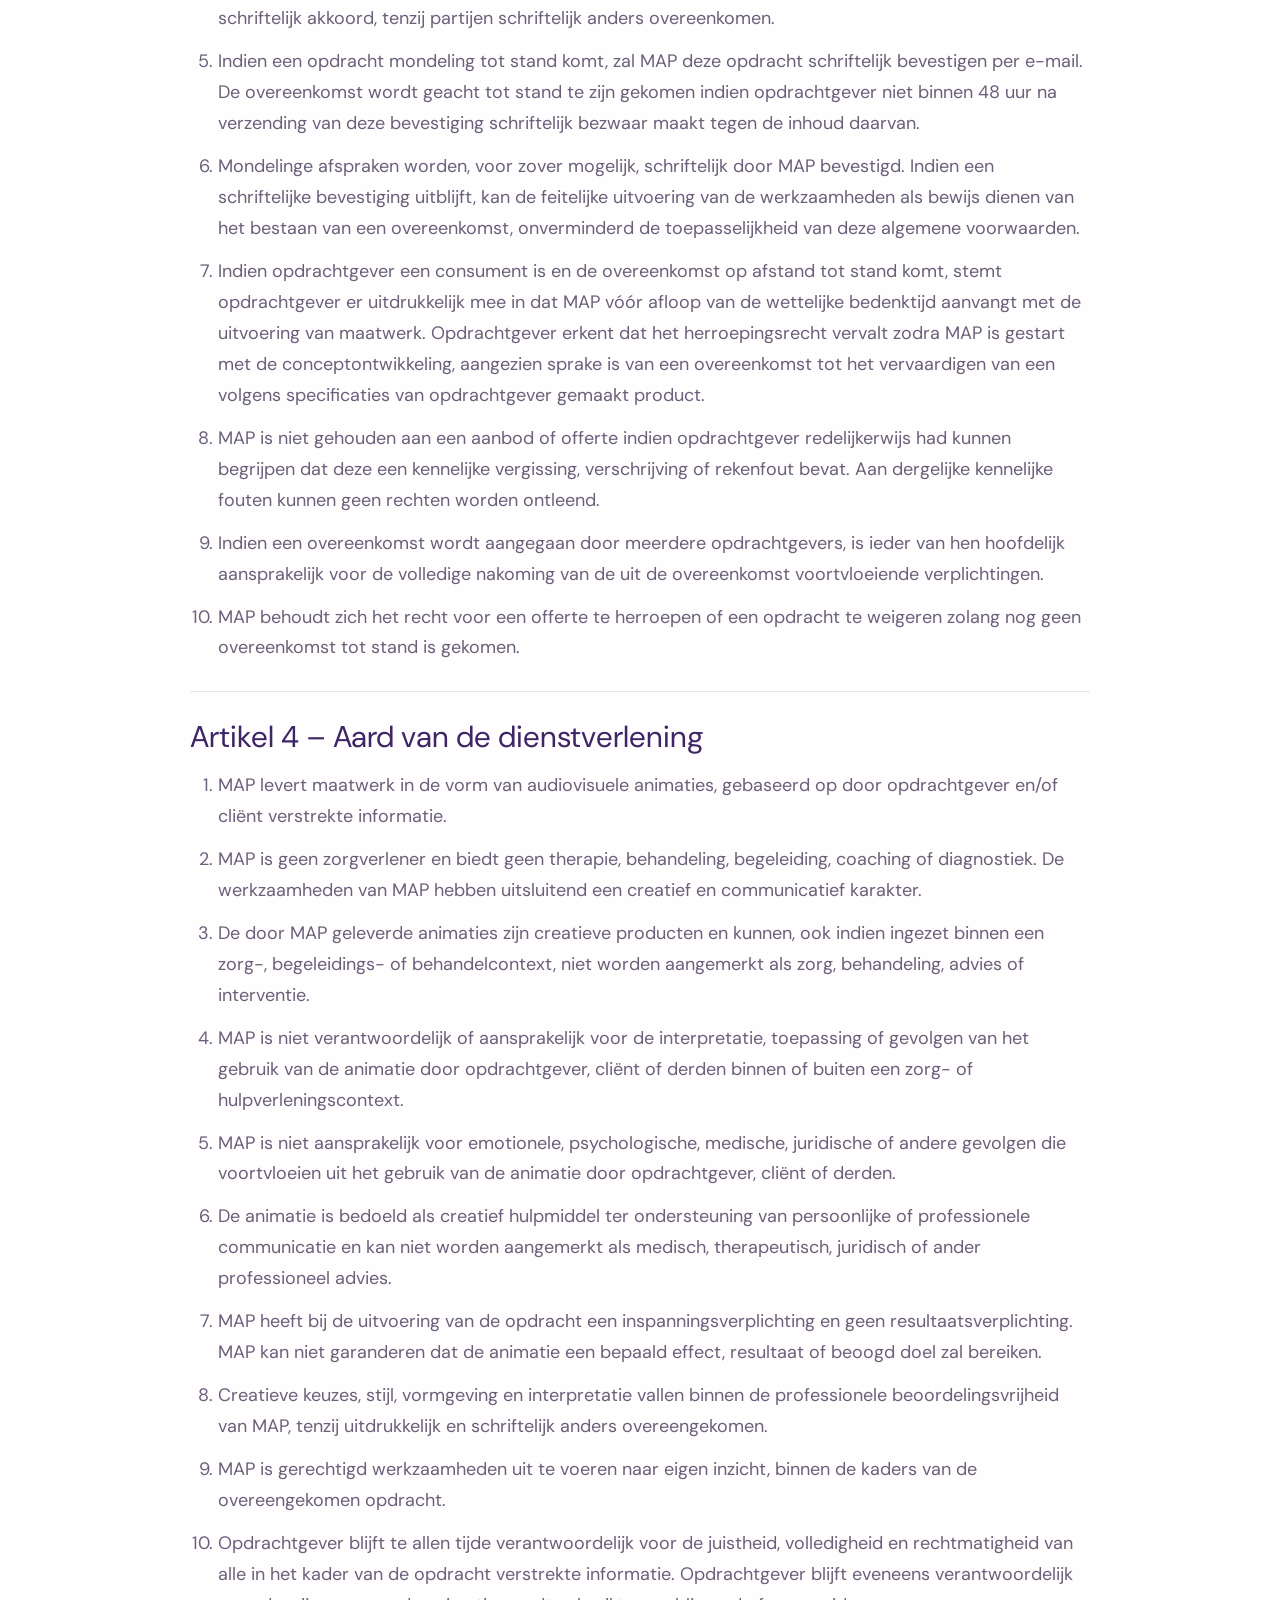
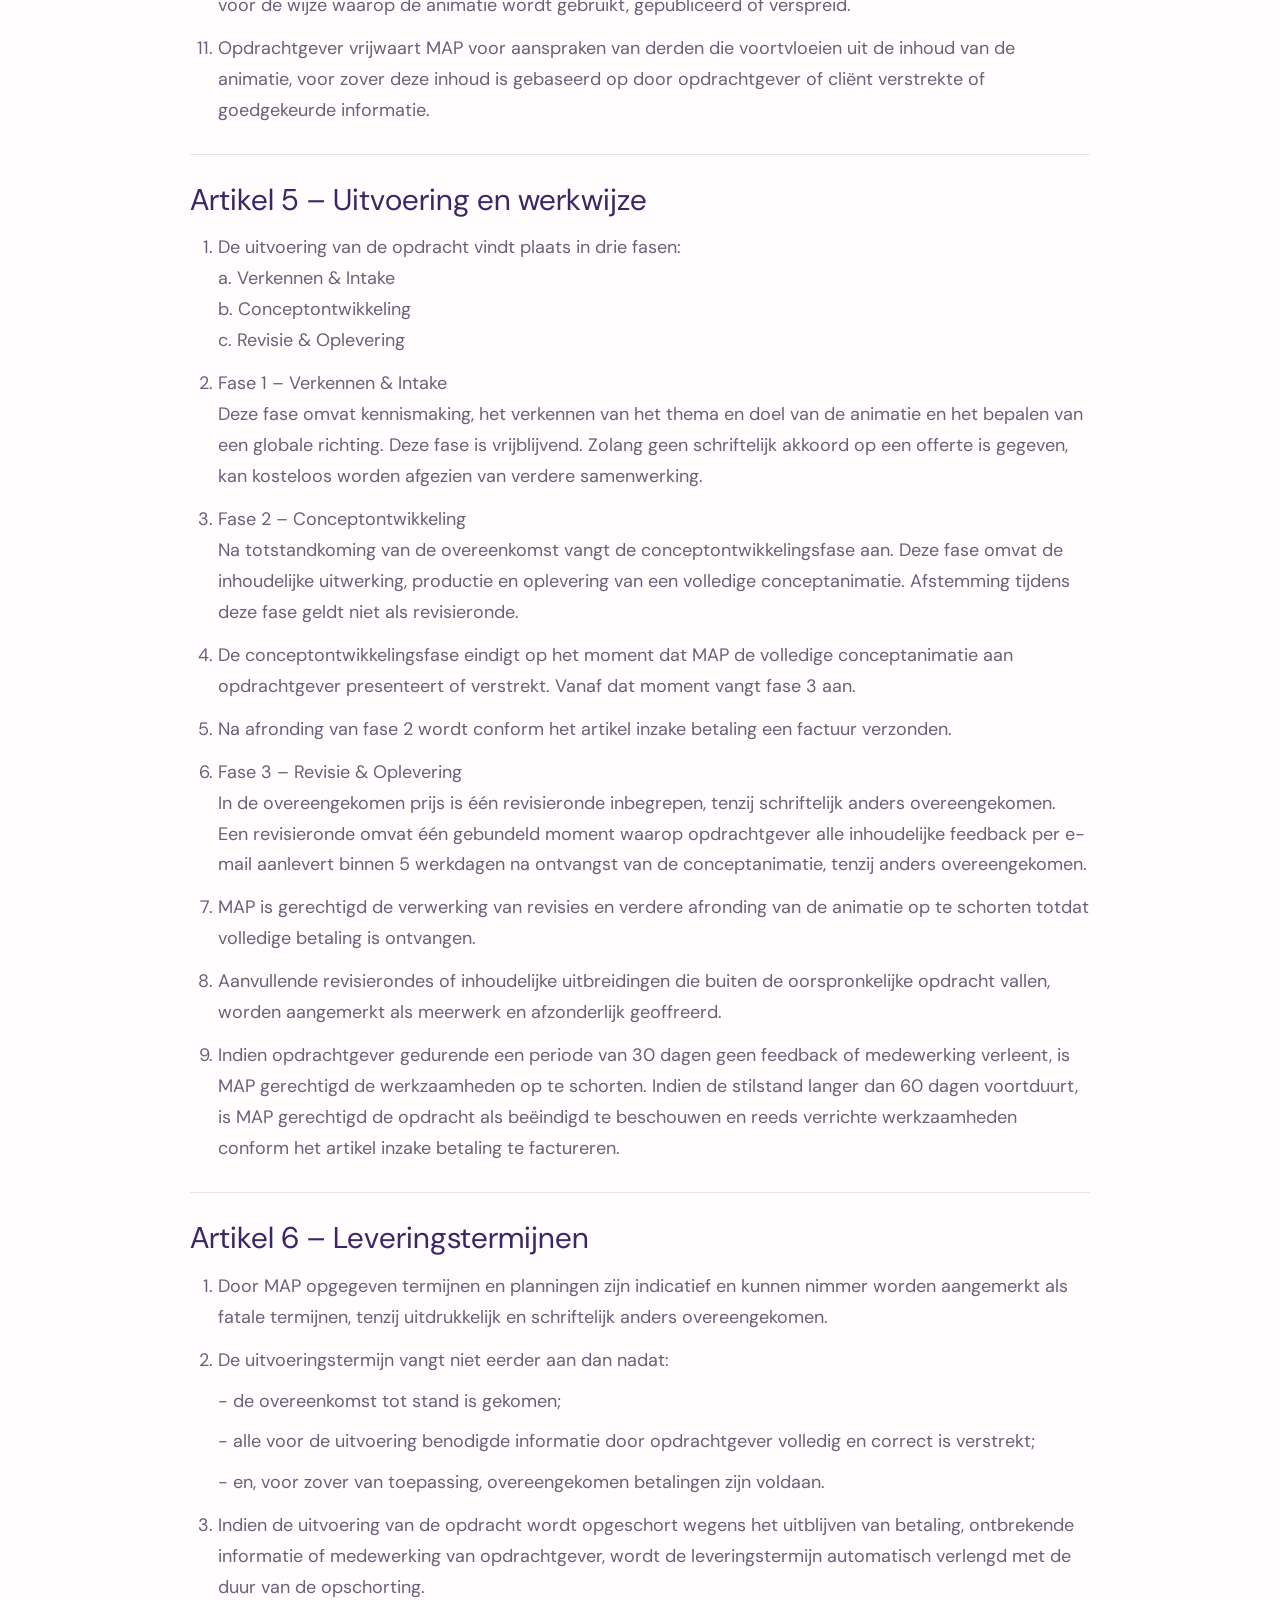
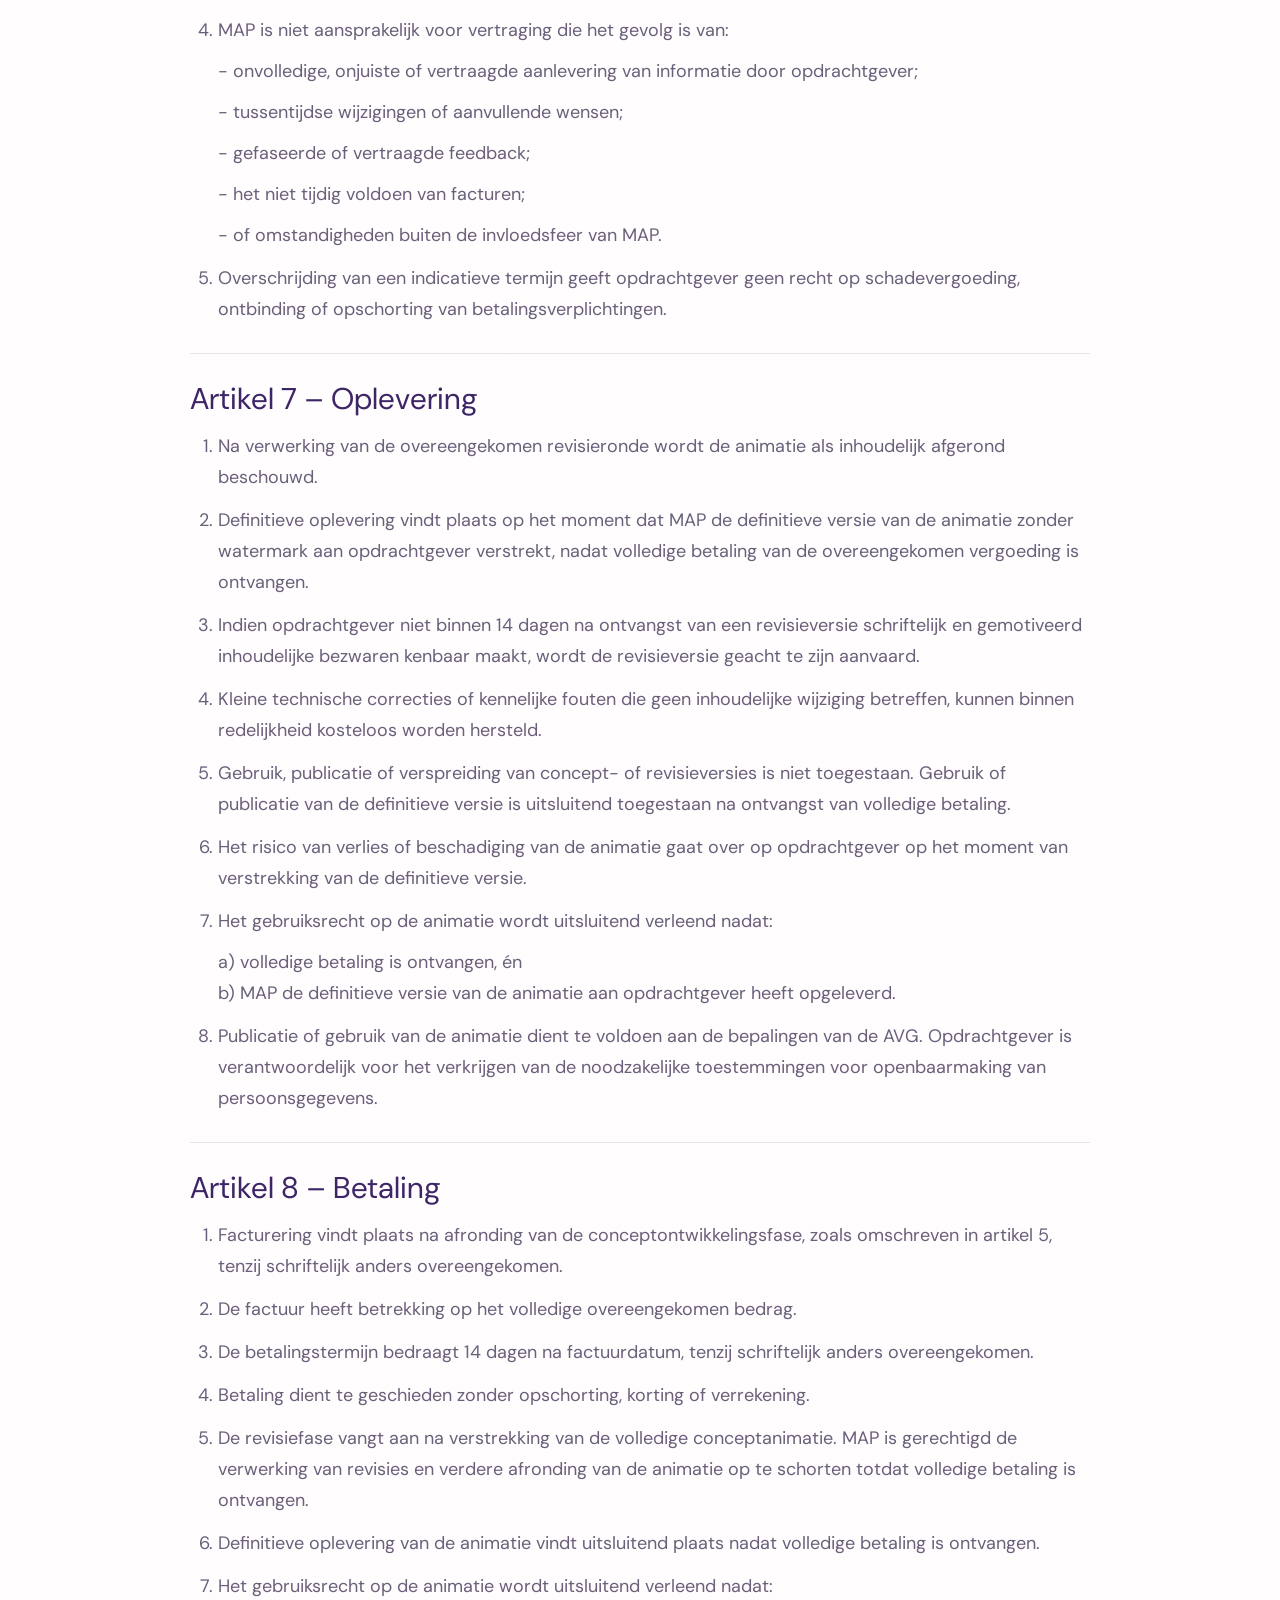
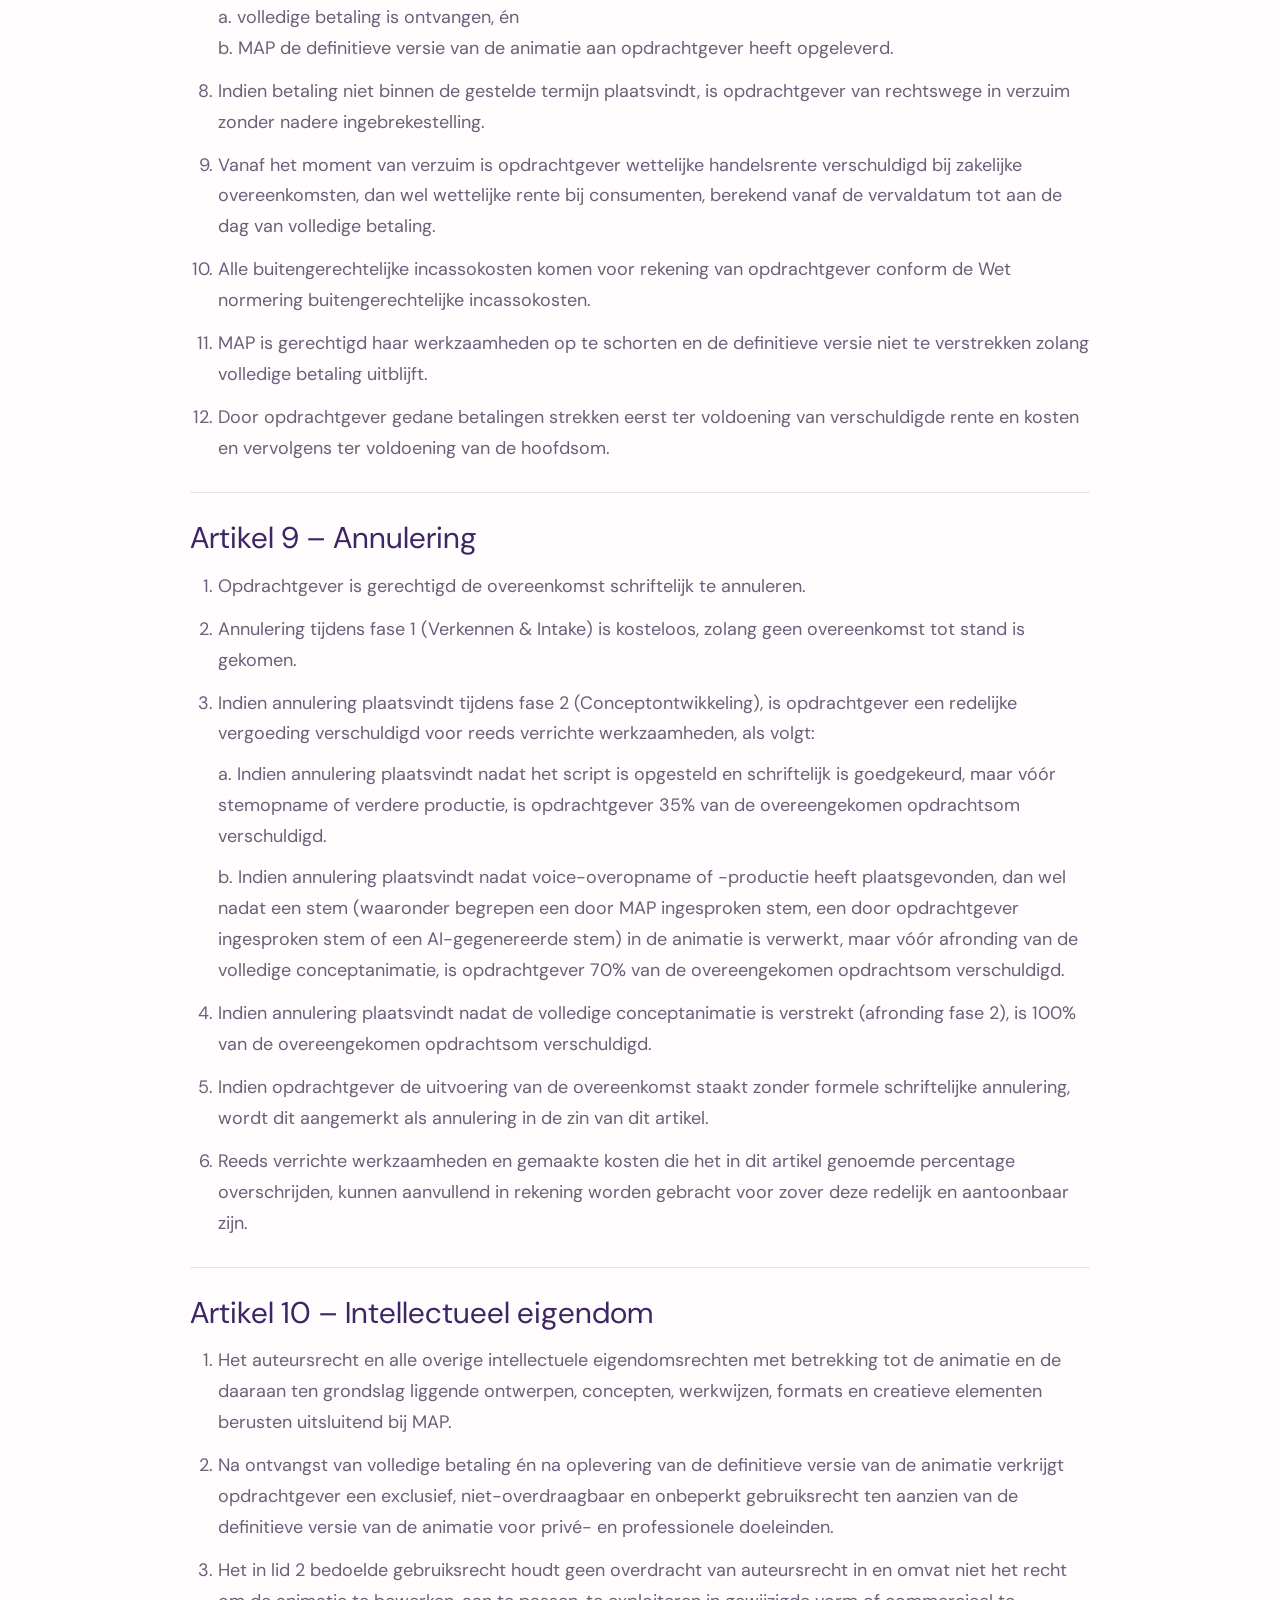
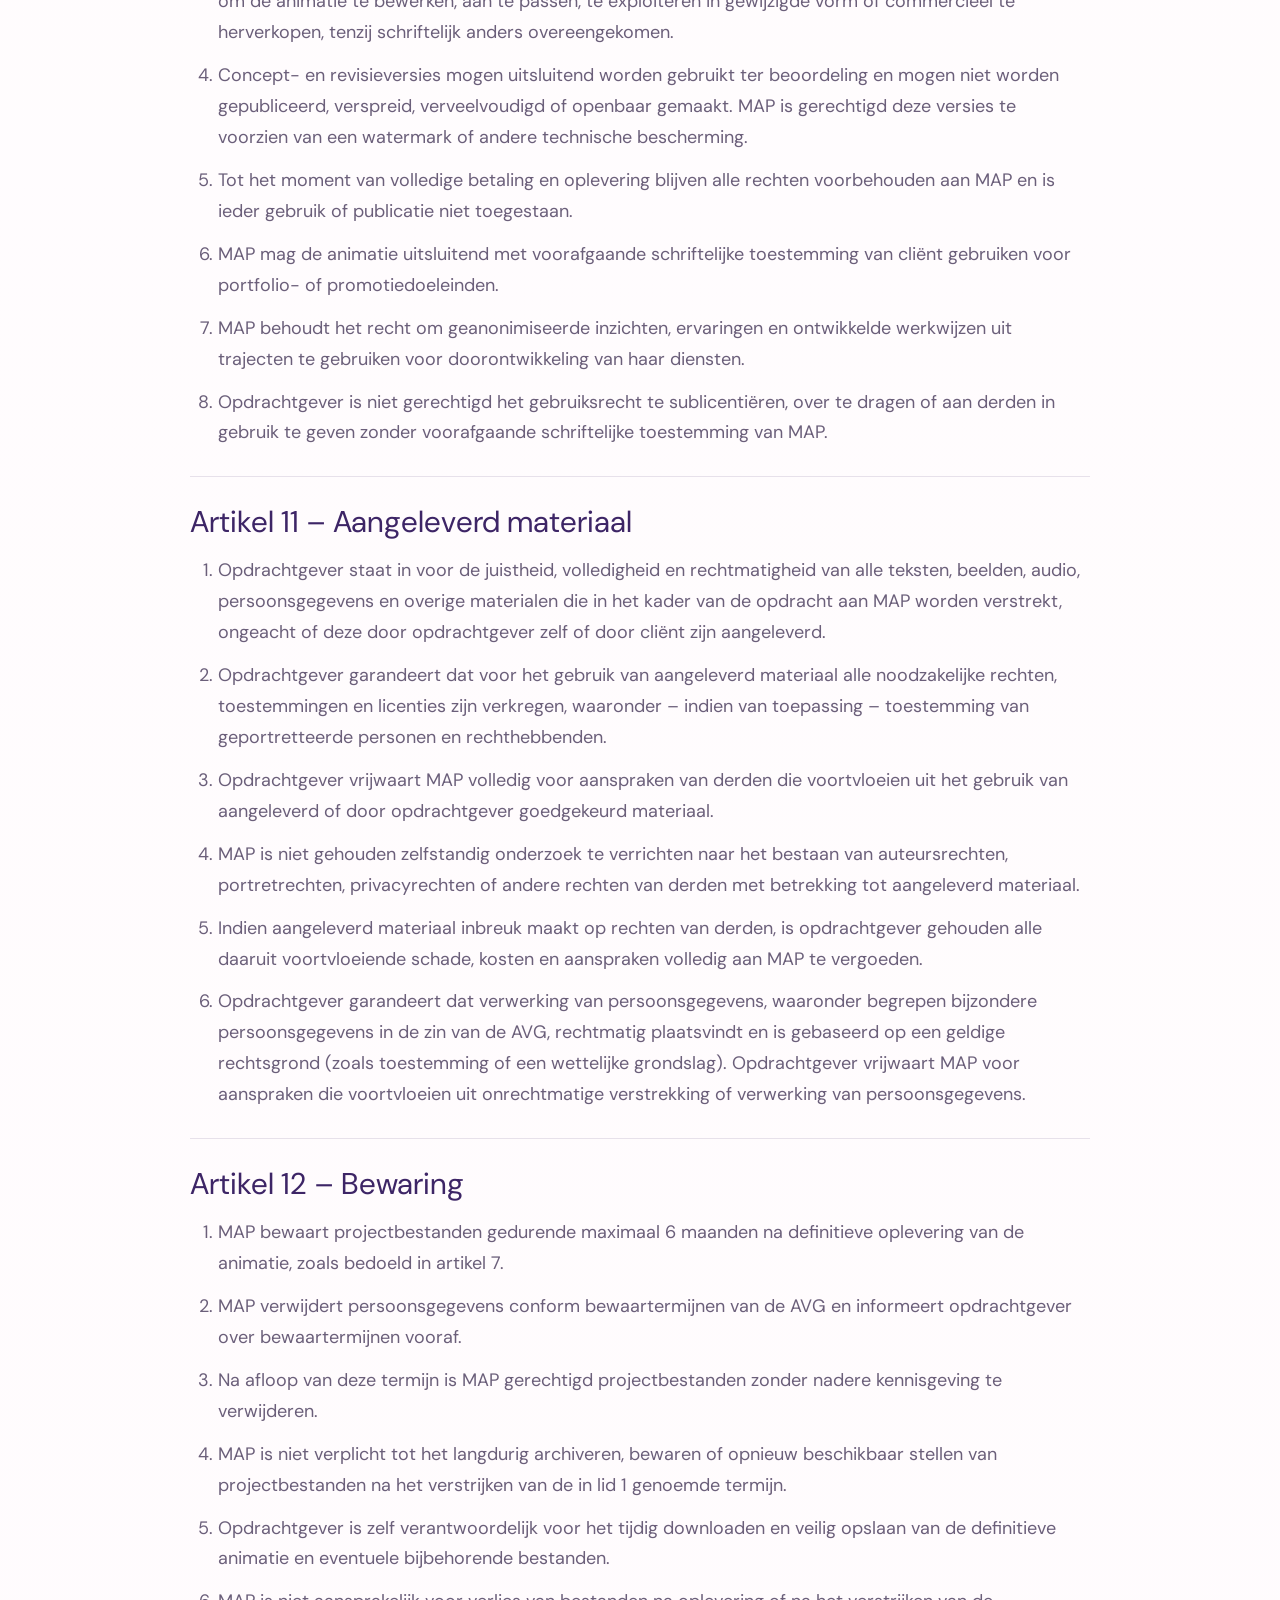
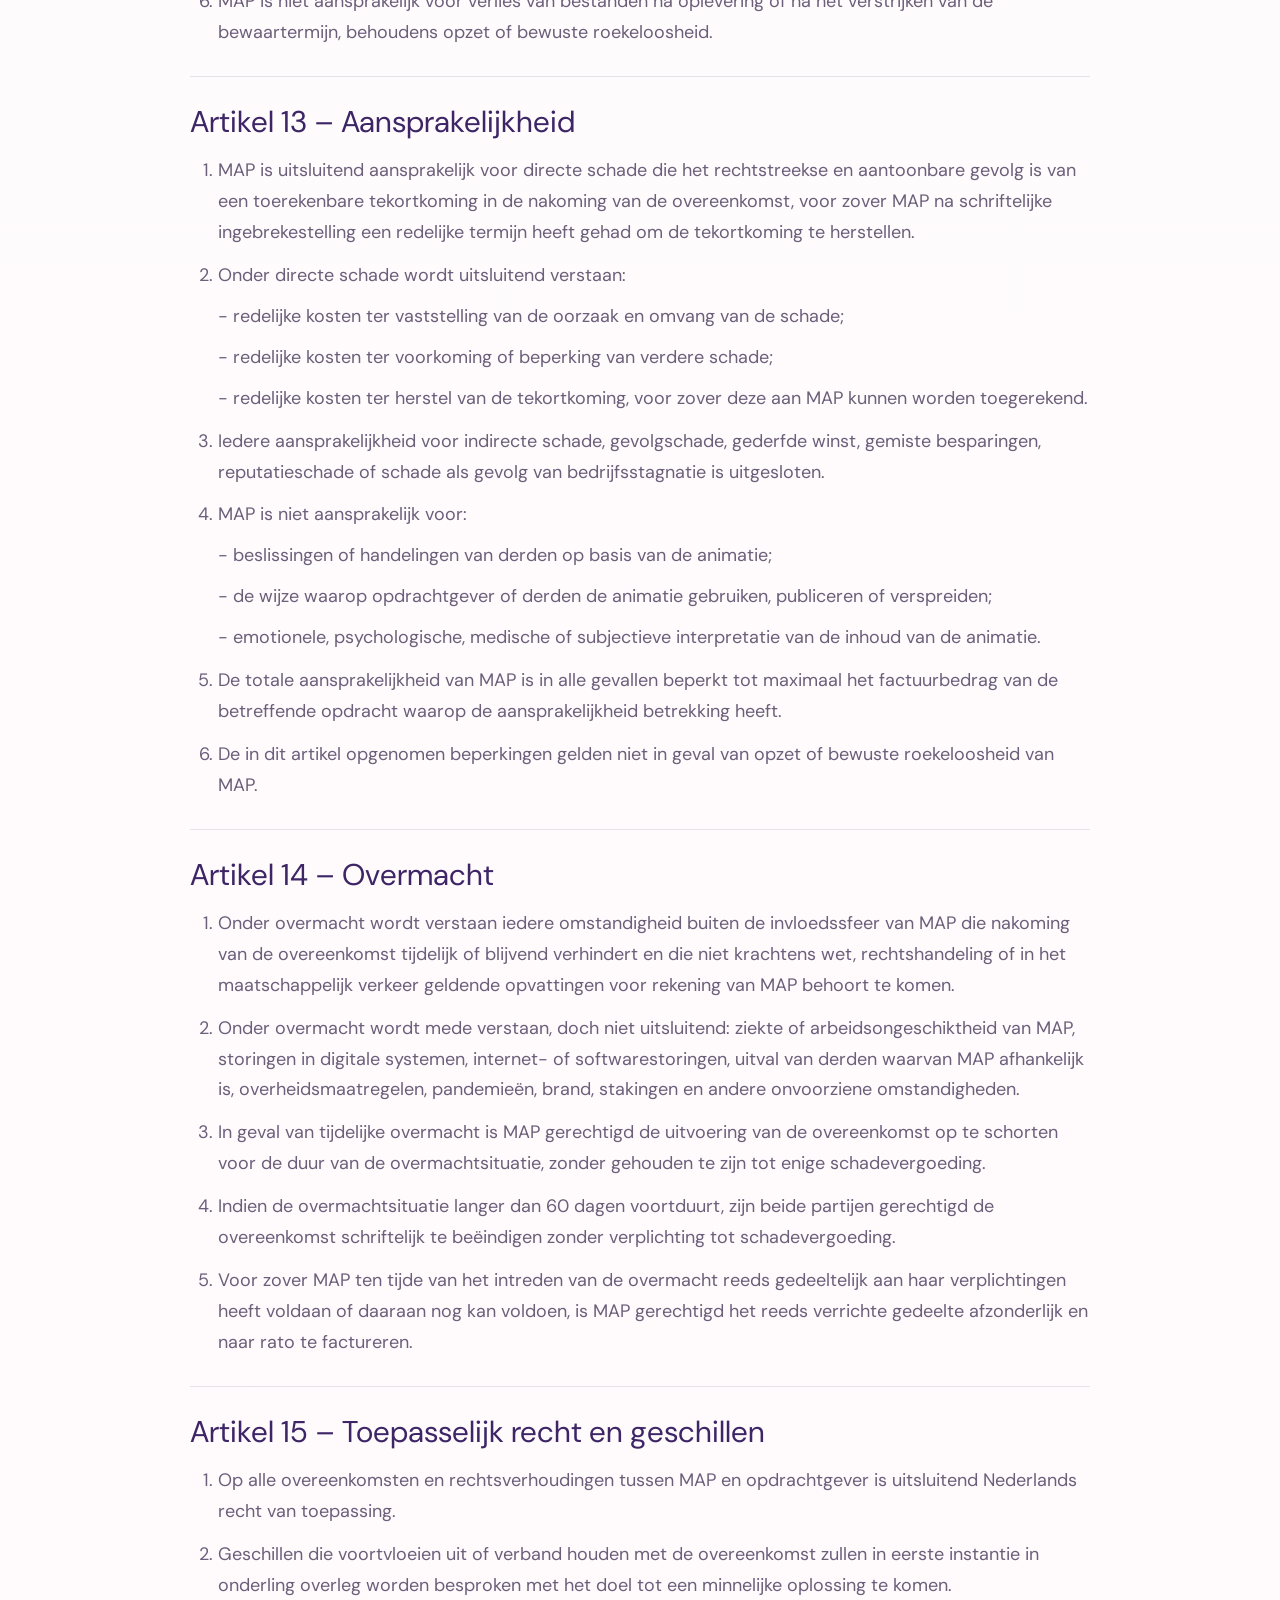
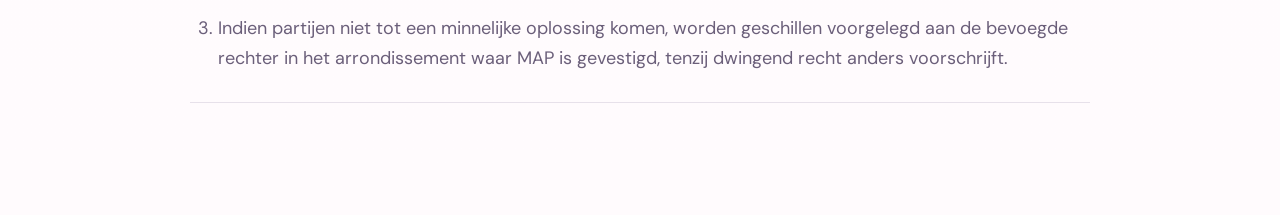
==== commit 4781d03e: "Small fixes" ====
--- a/algemene-voorwaarden.html
+++ b/algemene-voorwaarden.html
@@ -25,7 +25,6 @@
         </nav>
 
         <div class="header-actions">
-            <a class="header-button header-button-ghost" href="contact.html">Plan een gesprek</a>
             <a class="header-button header-button-primary" href="contact.html">Vraag een animatie aan</a>
             <button class="menu-button" type="button" aria-label="Menu" aria-controls="site-nav" aria-expanded="false">
                 <span></span>
--- a/style.css
+++ b/style.css
@@ -298,13 +298,25 @@
 .hero-statement-sub {
     max-width: 600px;
     margin-top: 64px !important;
-    color: rgba(255, 255, 255, 0.78) !important;
+    color: rgba(255, 255, 255, 0.85) !important;
     font-family: Arial, Helvetica, sans-serif !important;
     font-size: clamp(16px, 2vw, 18px) !important;
     font-weight: 400 !important;
     line-height: 1.6 !important;
     text-align: center;
     text-transform: none;
+}
+
+.hero-statement-sub span {
+    display: block;
+}
+
+.hero-statement-sub span + span {
+    margin-top: 10px;
+}
+
+.hero-statement-sub span:nth-child(3) {
+    margin-top: 26px;
 }
 
 .hero-statement h2 {
@@ -360,7 +372,7 @@
     flex-wrap: wrap;
     justify-content: center;
     gap: 14px;
-    margin-top: 50px;
+    margin-top: 72px;
     pointer-events: auto;
 }
 
@@ -2234,6 +2246,131 @@
     box-shadow: 0 0 0 4px rgba(66, 182, 189, 0.14);
 }
 
+.contact-form-section {
+    display: flex;
+    align-items: center;
+    justify-content: center;
+    background: #fff;
+    border-top: 1px solid rgba(61, 37, 102, 0.08);
+    padding: clamp(160px, 20vw, 280px) 0;
+}
+
+.contact-form-inner {
+    width: min(100% - 44px, 720px);
+    margin: 0 auto;
+}
+
+.contact-form-intro {
+    margin-bottom: clamp(32px, 4vw, 48px);
+}
+
+.contact-form-intro h2 {
+    margin: 0 0 12px;
+    color: #3D2566;
+    font-size: clamp(28px, 4vw, 40px);
+    font-weight: 600;
+    line-height: 1.1;
+}
+
+.contact-form-intro p {
+    margin: 0;
+    color: rgba(61, 37, 102, 0.65);
+    font-size: clamp(15px, 1.8vw, 17px);
+    line-height: 1.65;
+}
+
+.contact-form {
+    display: grid;
+    grid-template-columns: 1fr 1fr;
+    gap: 20px;
+}
+
+.contact-form-field {
+    display: flex;
+    flex-direction: column;
+    gap: 7px;
+}
+
+.contact-form-field-full {
+    grid-column: 1 / -1;
+}
+
+.contact-form-field label {
+    color: #3D2566;
+    font-size: 14px;
+    font-weight: 600;
+    letter-spacing: 0.02em;
+}
+
+.contact-form-optional {
+    color: rgba(61, 37, 102, 0.45);
+    font-weight: 400;
+}
+
+.contact-form-field input,
+.contact-form-field textarea {
+    width: 100%;
+    padding: 13px 16px;
+    border: 1.5px solid rgba(61, 37, 102, 0.18);
+    border-radius: 10px;
+    background: #f8f3f7;
+    color: #3D2566;
+    font-family: inherit;
+    font-size: 15px;
+    line-height: 1.5;
+    transition: border-color 200ms ease, box-shadow 200ms ease;
+    box-sizing: border-box;
+    appearance: none;
+}
+
+.contact-form-field input::placeholder,
+.contact-form-field textarea::placeholder {
+    color: rgba(61, 37, 102, 0.35);
+}
+
+.contact-form-field input:focus,
+.contact-form-field textarea:focus {
+    outline: none;
+    border-color: #EF4C79;
+    box-shadow: 0 0 0 3px rgba(239, 76, 121, 0.12);
+    background: #fff;
+}
+
+.contact-form-field textarea {
+    resize: vertical;
+    min-height: 130px;
+}
+
+.contact-form-actions {
+    grid-column: 1 / -1;
+    display: flex;
+}
+
+.contact-form-submit {
+    display: inline-flex;
+    align-items: center;
+    justify-content: center;
+    min-height: 52px;
+    padding: 0 32px;
+    border: none;
+    border-radius: 999px;
+    background: #EF4C79;
+    color: #fff;
+    font-family: inherit;
+    font-size: 16px;
+    font-weight: 600;
+    line-height: 1;
+    box-shadow: 0 4px 18px rgba(239, 76, 121, 0.28);
+    cursor: pointer;
+    transition: transform 200ms ease, background 200ms ease, box-shadow 200ms ease;
+}
+
+.contact-form-submit:hover {
+    background: #F7709A;
+    transform: translateY(-2px);
+    box-shadow: 0 8px 26px rgba(239, 76, 121, 0.34);
+}
+
 .map-content {
     width: min(100% - 44px, 1180px);
 }
@@ -2277,6 +2414,11 @@
     font-weight: 600;
 }
 
+.mapx-content .map-side-panel .map-voor-wie-item {
+    color: var(--mapx);
+    font-weight: 600;
+}
+
 .map-content .map-side-panel p,
 .map-content .map-side-panel .legal-list {
     font-size: 16px;
@@ -2290,6 +2432,7 @@
 .map-content .map-process-panel .process-list {
     gap: clamp(24px, 3vw, 42px);
     margin-top: 0;
+    padding: 0;
 }
 
 .map-content .map-process-panel .process-list li {
@@ -3694,6 +3837,14 @@
         grid-template-columns: 1fr;
     }
 
+    .contact-form {
+        grid-template-columns: 1fr;
+    }
+
+    .contact-form-section {
+        padding: clamp(48px, 7vw, 72px) 0;
+    }
+
     .contact-reach-header {
         flex-direction: column;
         align-items: flex-start;
@@ -3904,8 +4055,8 @@
 
     .process-icon {
         align-self: start;
-        margin-right: 0;
-        margin-left: 0;
+        margin-right: auto;
+        margin-left: auto;
     }
 
     .process-list li {
@@ -3913,7 +4064,27 @@
     }
 
     .map-content .map-process-panel .process-list li {
-        grid-template-rows: auto auto;
+        display: flex;
+        flex-direction: column;
+        align-items: center;
+        text-align: center;
+    }
+
+    .map-content .map-process-panel .process-heading {
+        display: flex;
+        flex-direction: column;
+        align-items: center;
+        gap: 8px;
+        width: 100%;
+        text-align: center;
+    }
+
+    .map-content .map-process-panel .process-heading h3 {
+        text-align: center;
+    }
+
+    .map-content .map-process-panel .process-copy {
+        width: 100%;
     }
 
     .process-note {
@@ -3971,6 +4142,11 @@
     .hero-statement {
         padding: 0 18px;
     }
+
+    .hero-actions {
+        gap: 21px;
+    }
+
 
     .hero-statement p {
         font-size: clamp(30px, 9.2vw, 38px);
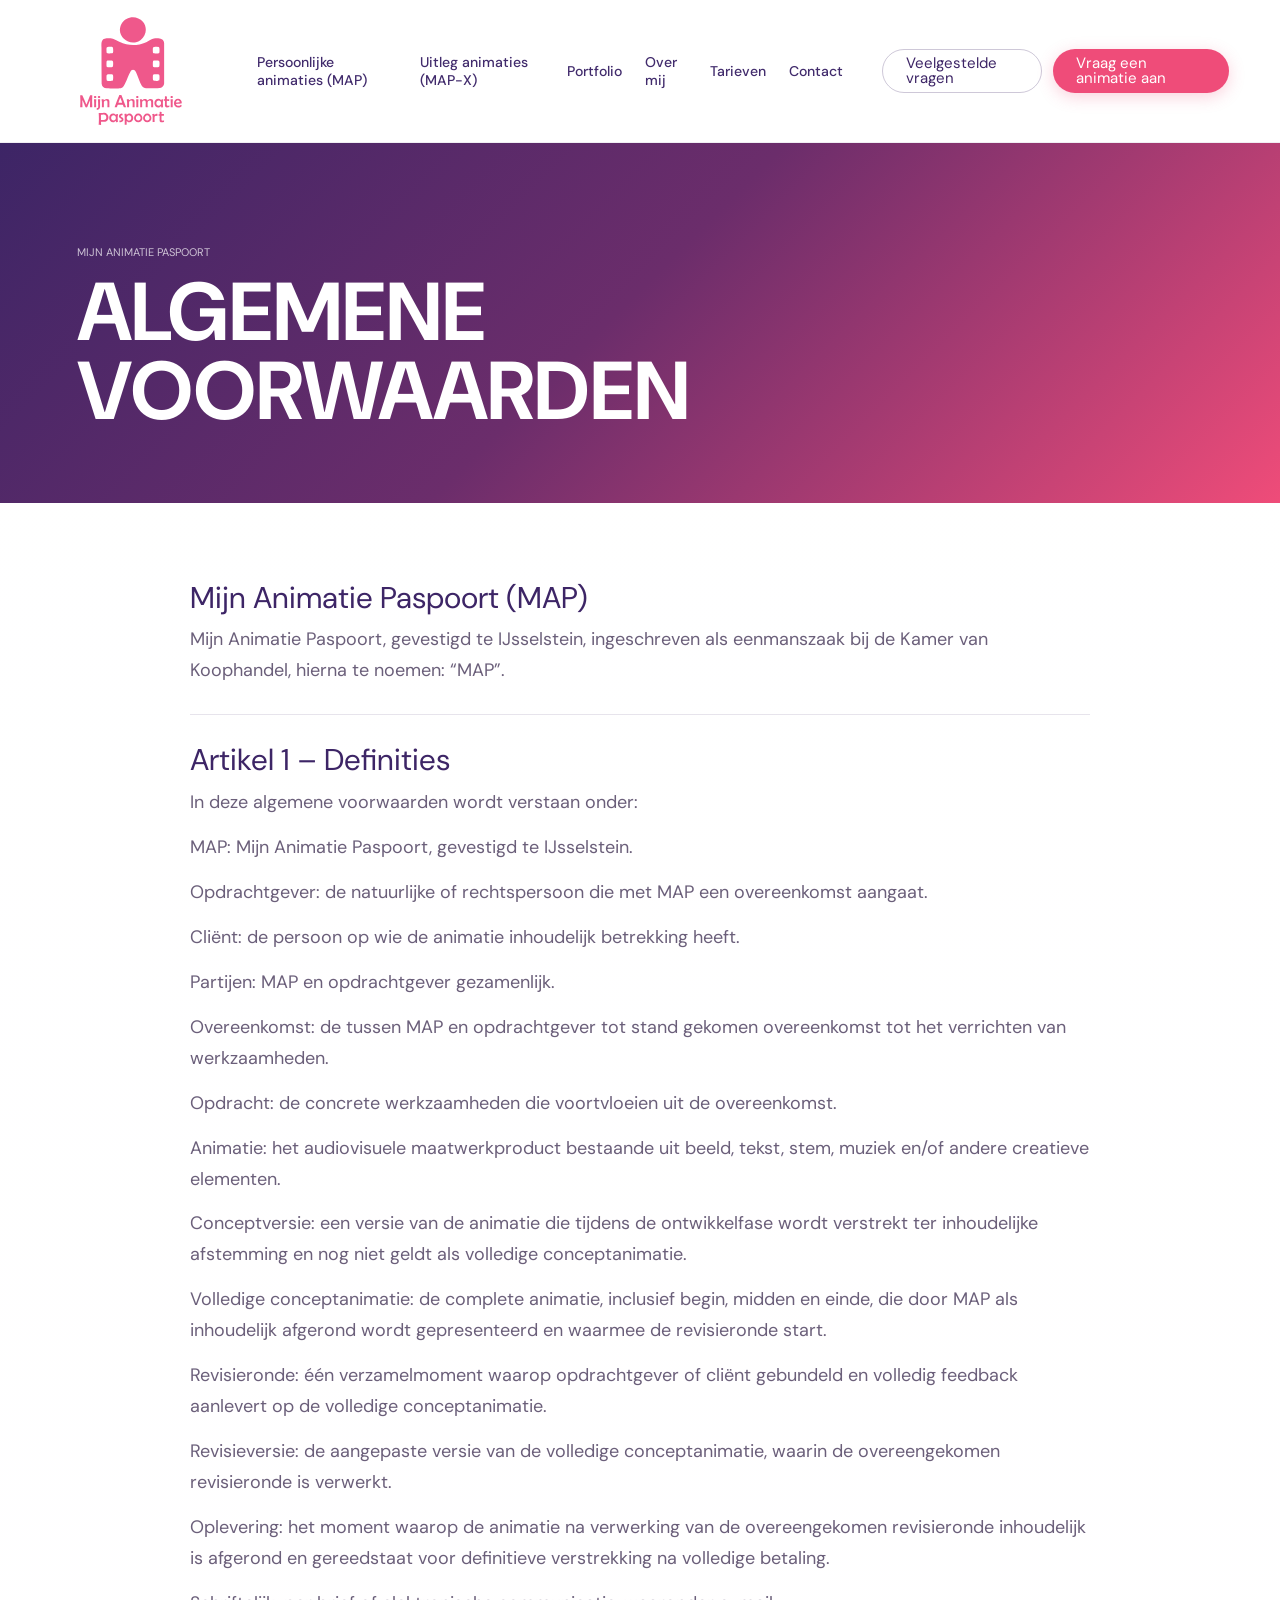
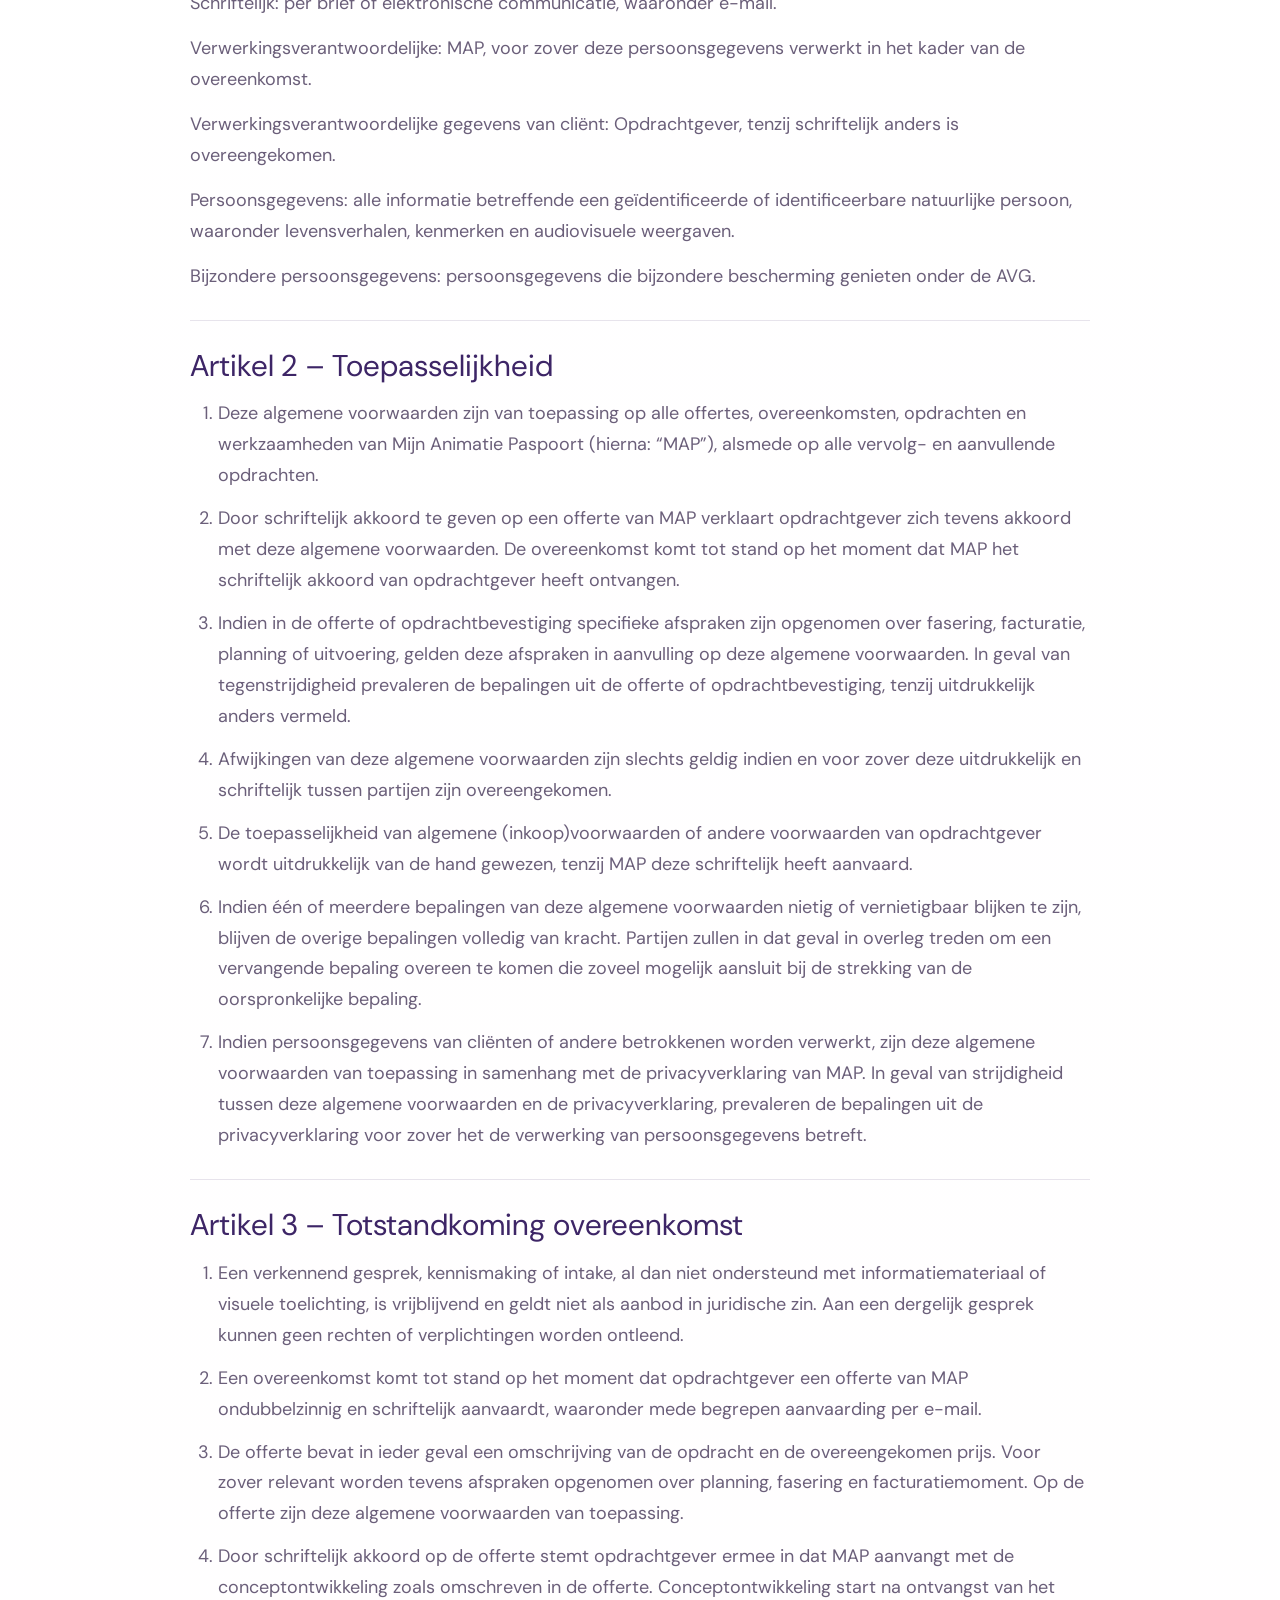
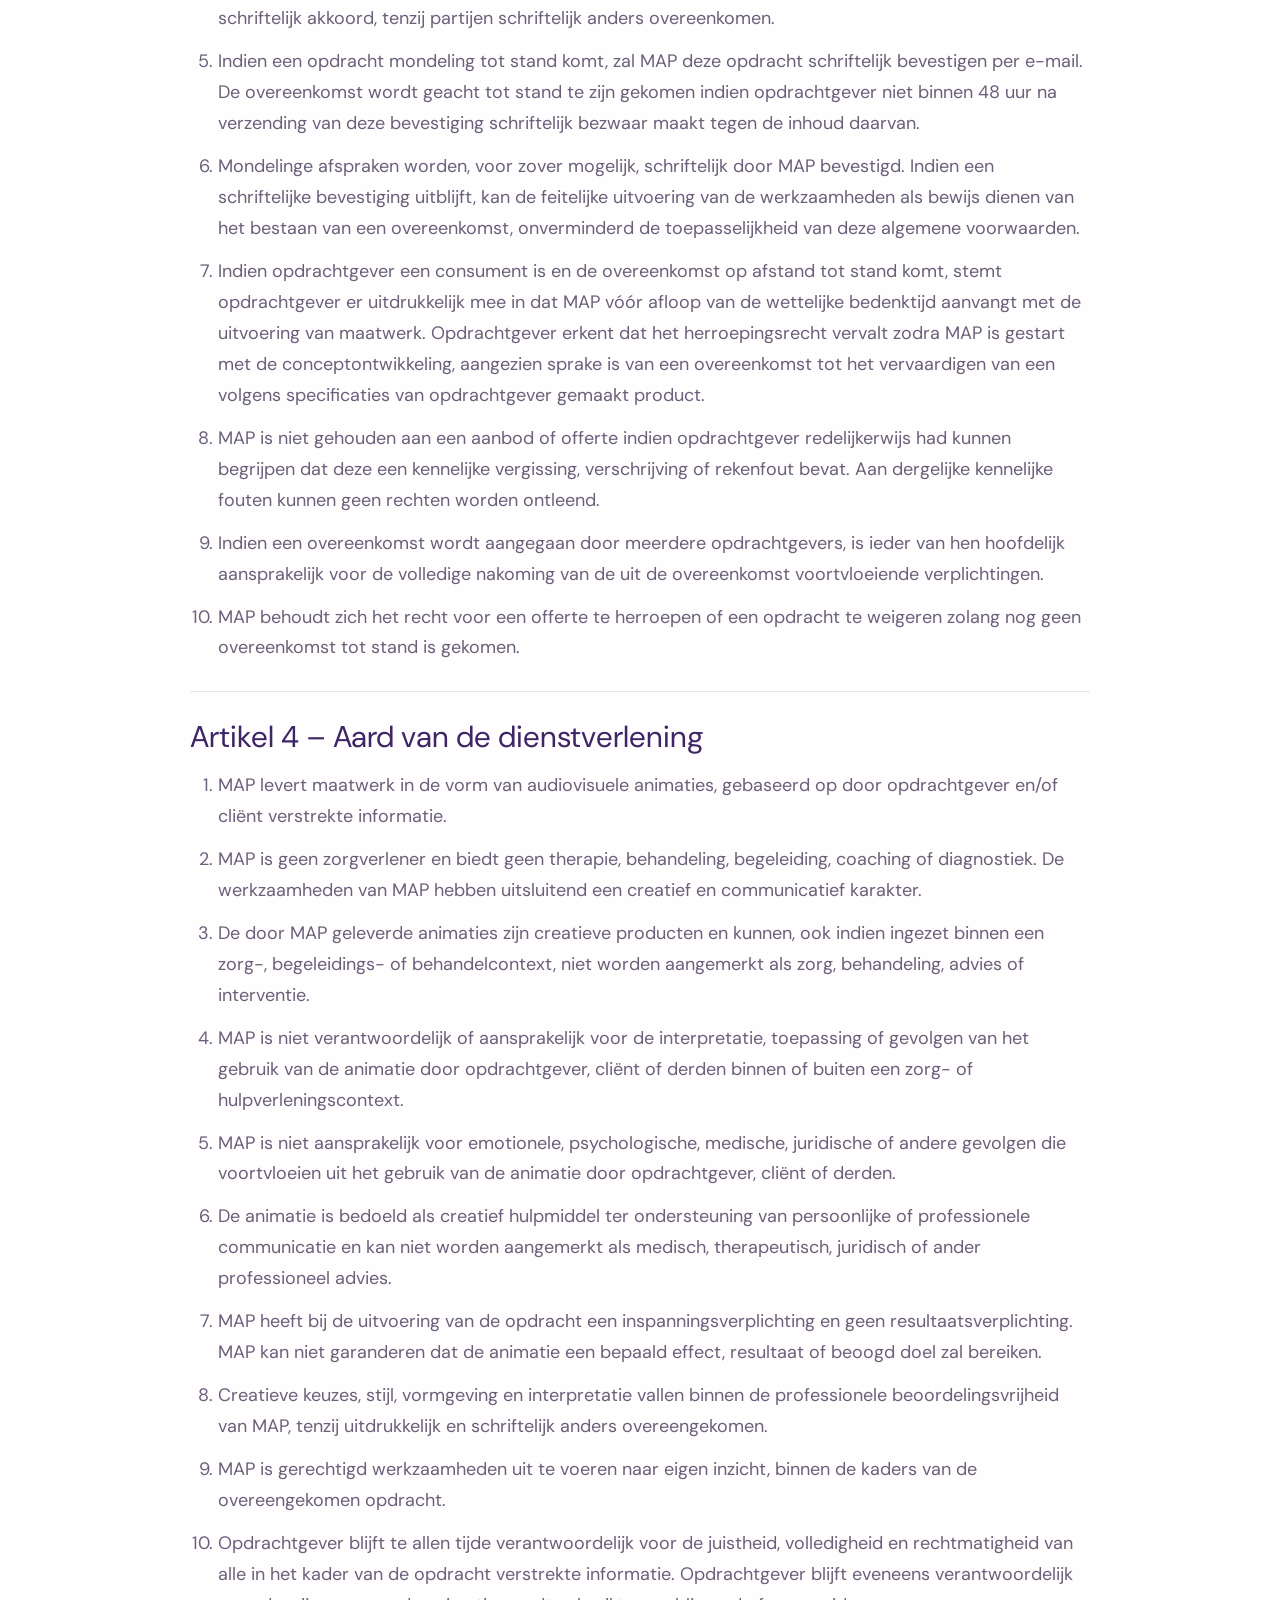
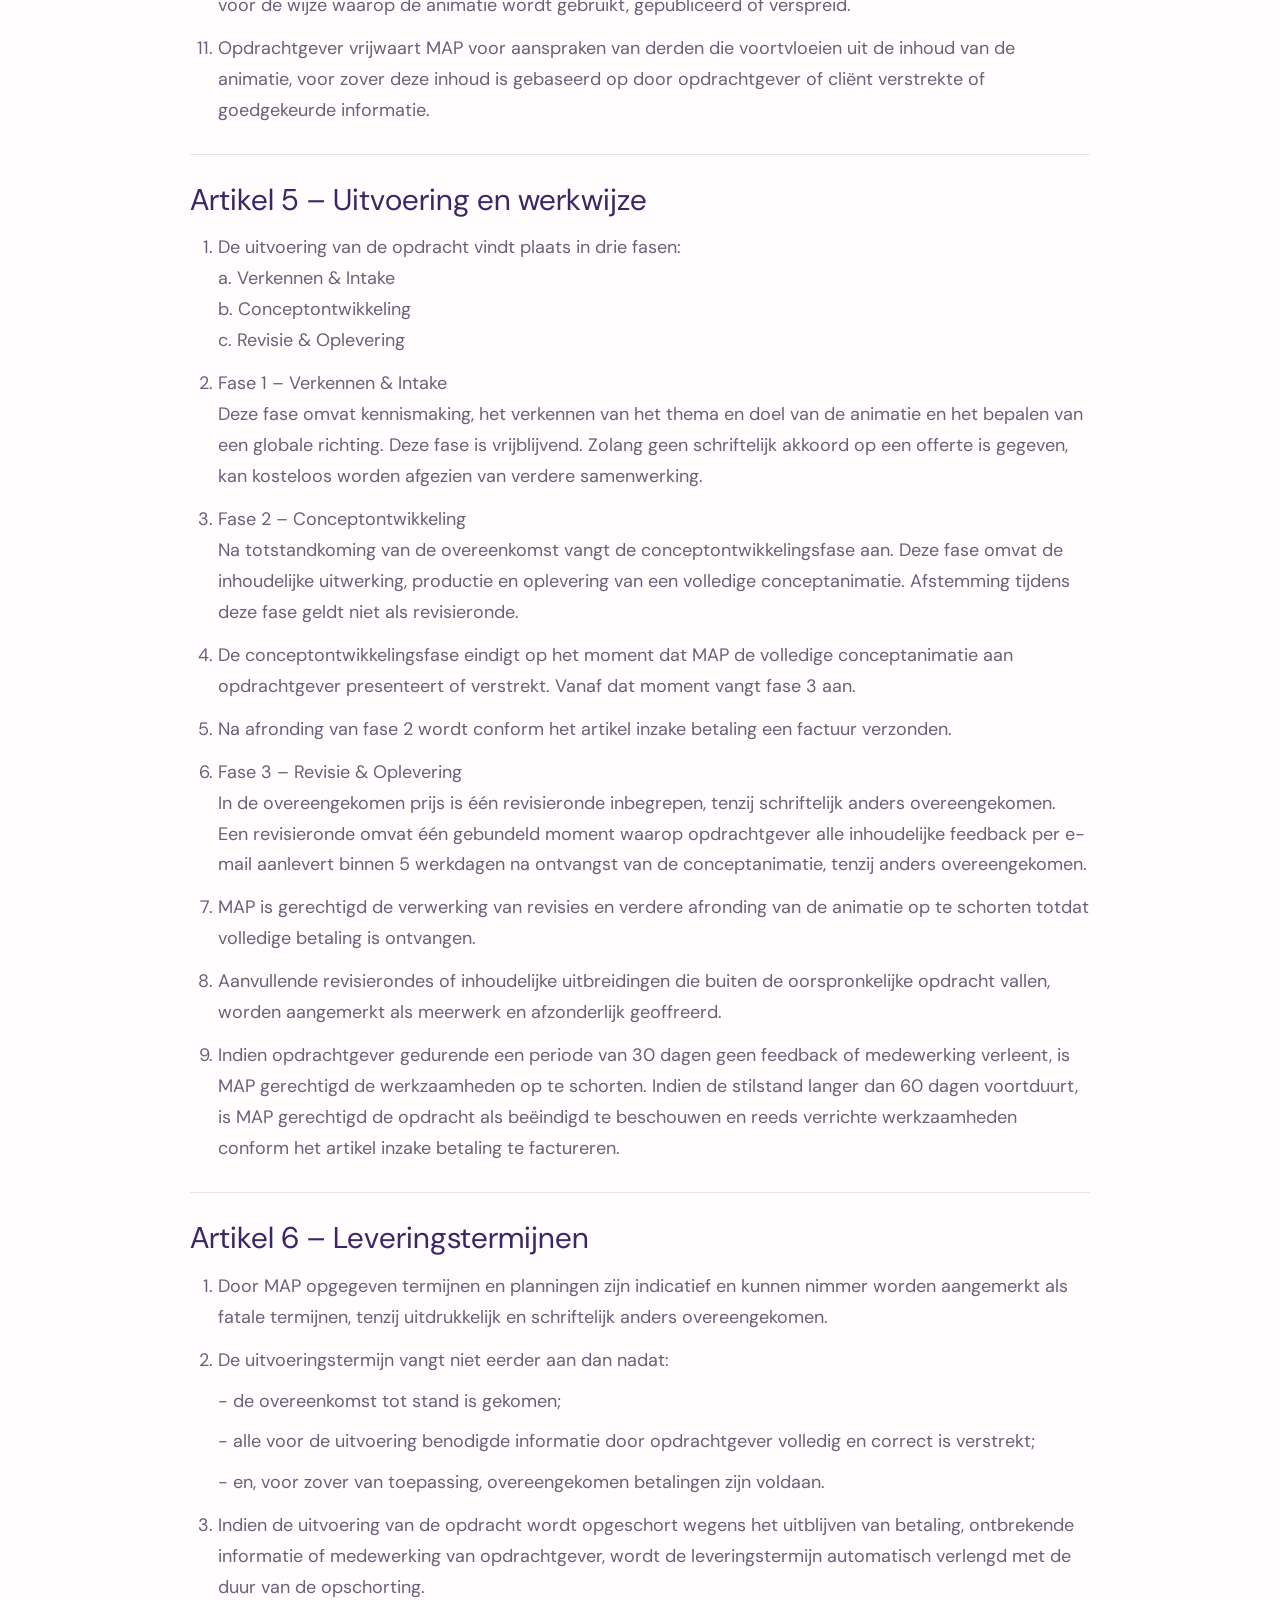
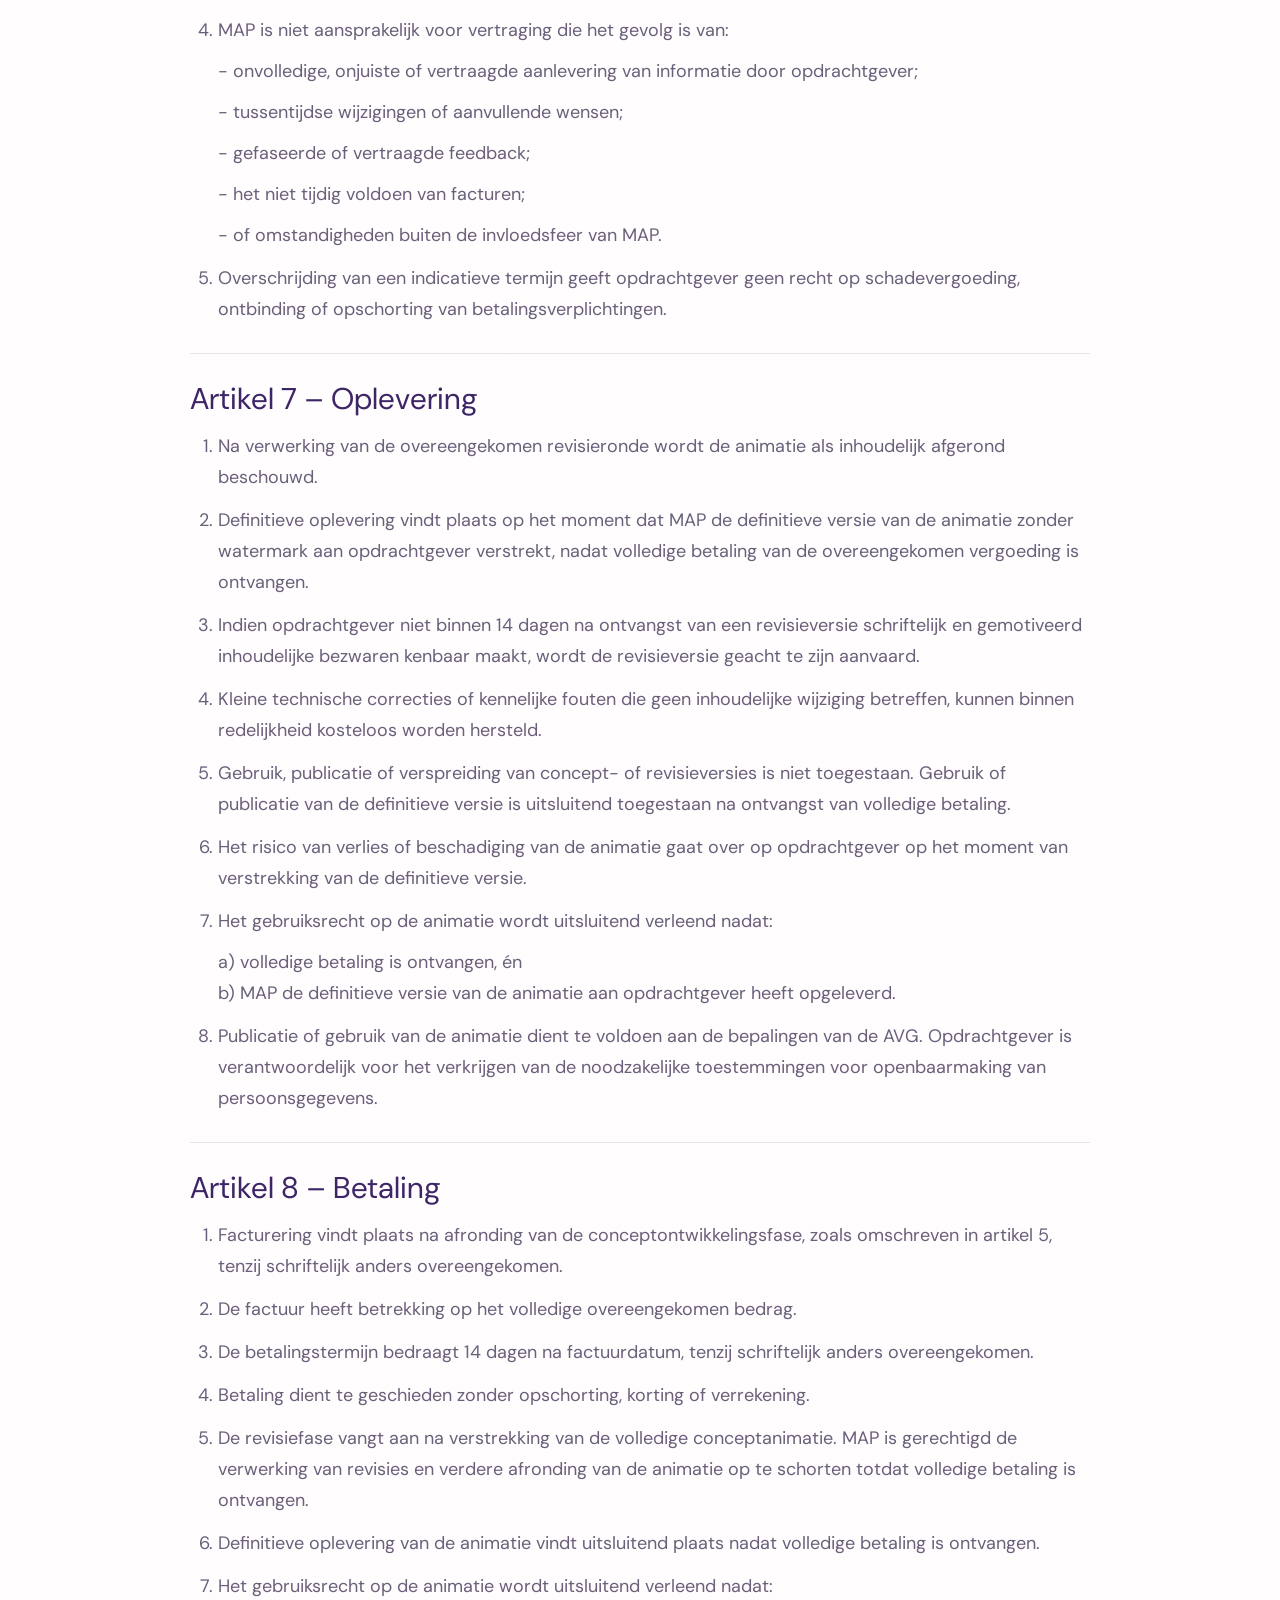
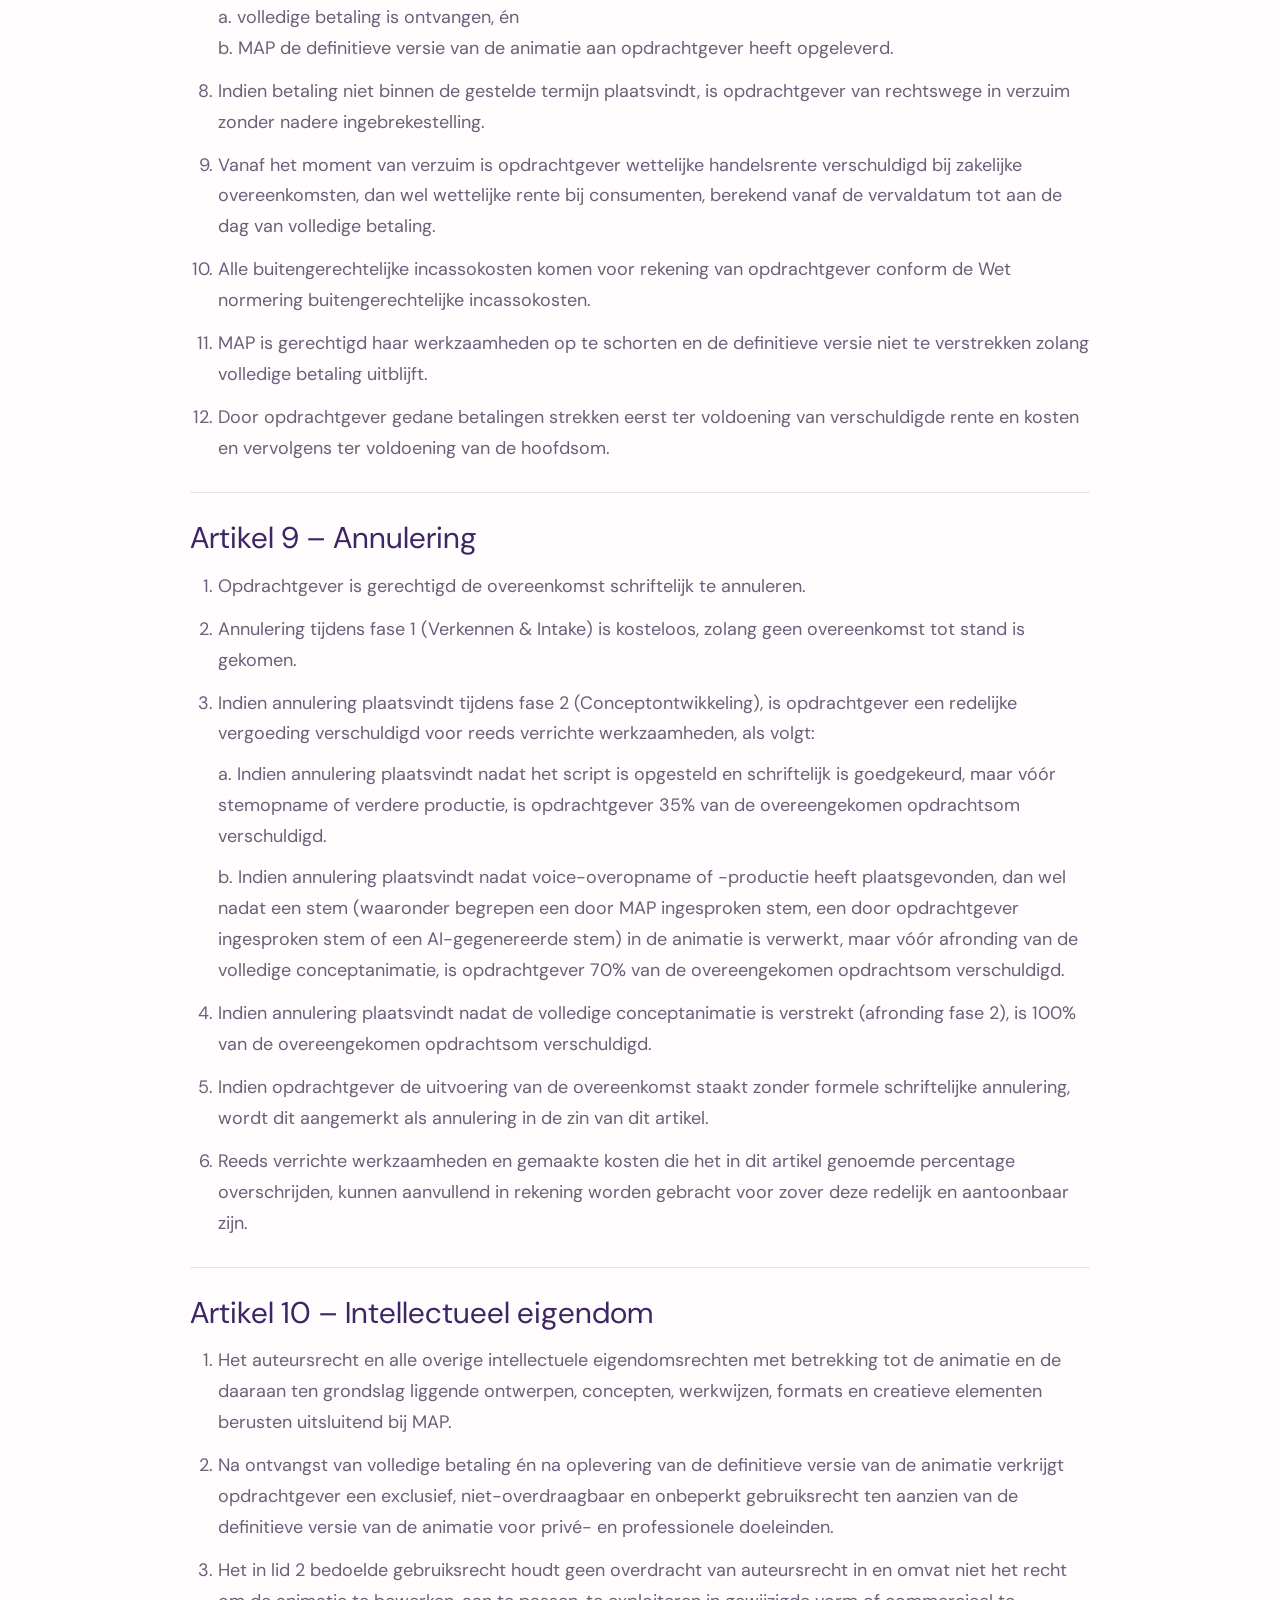
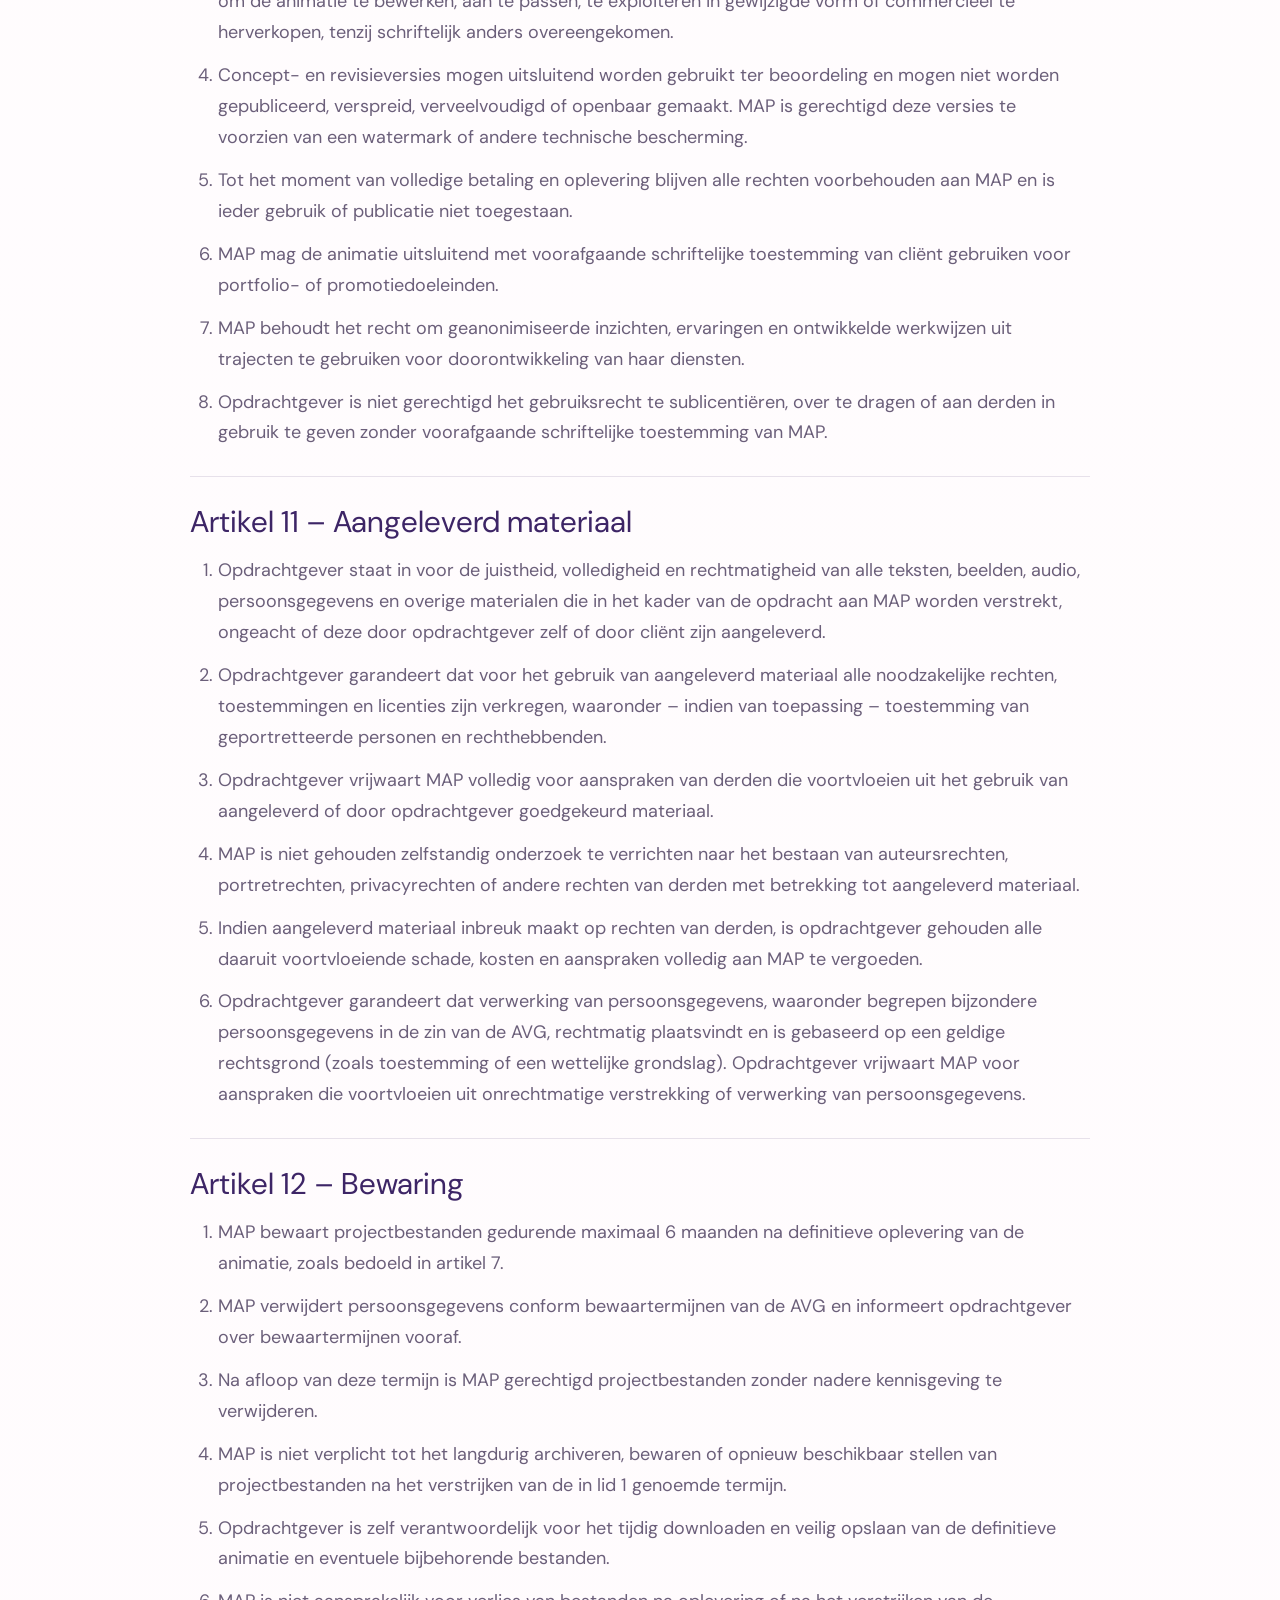
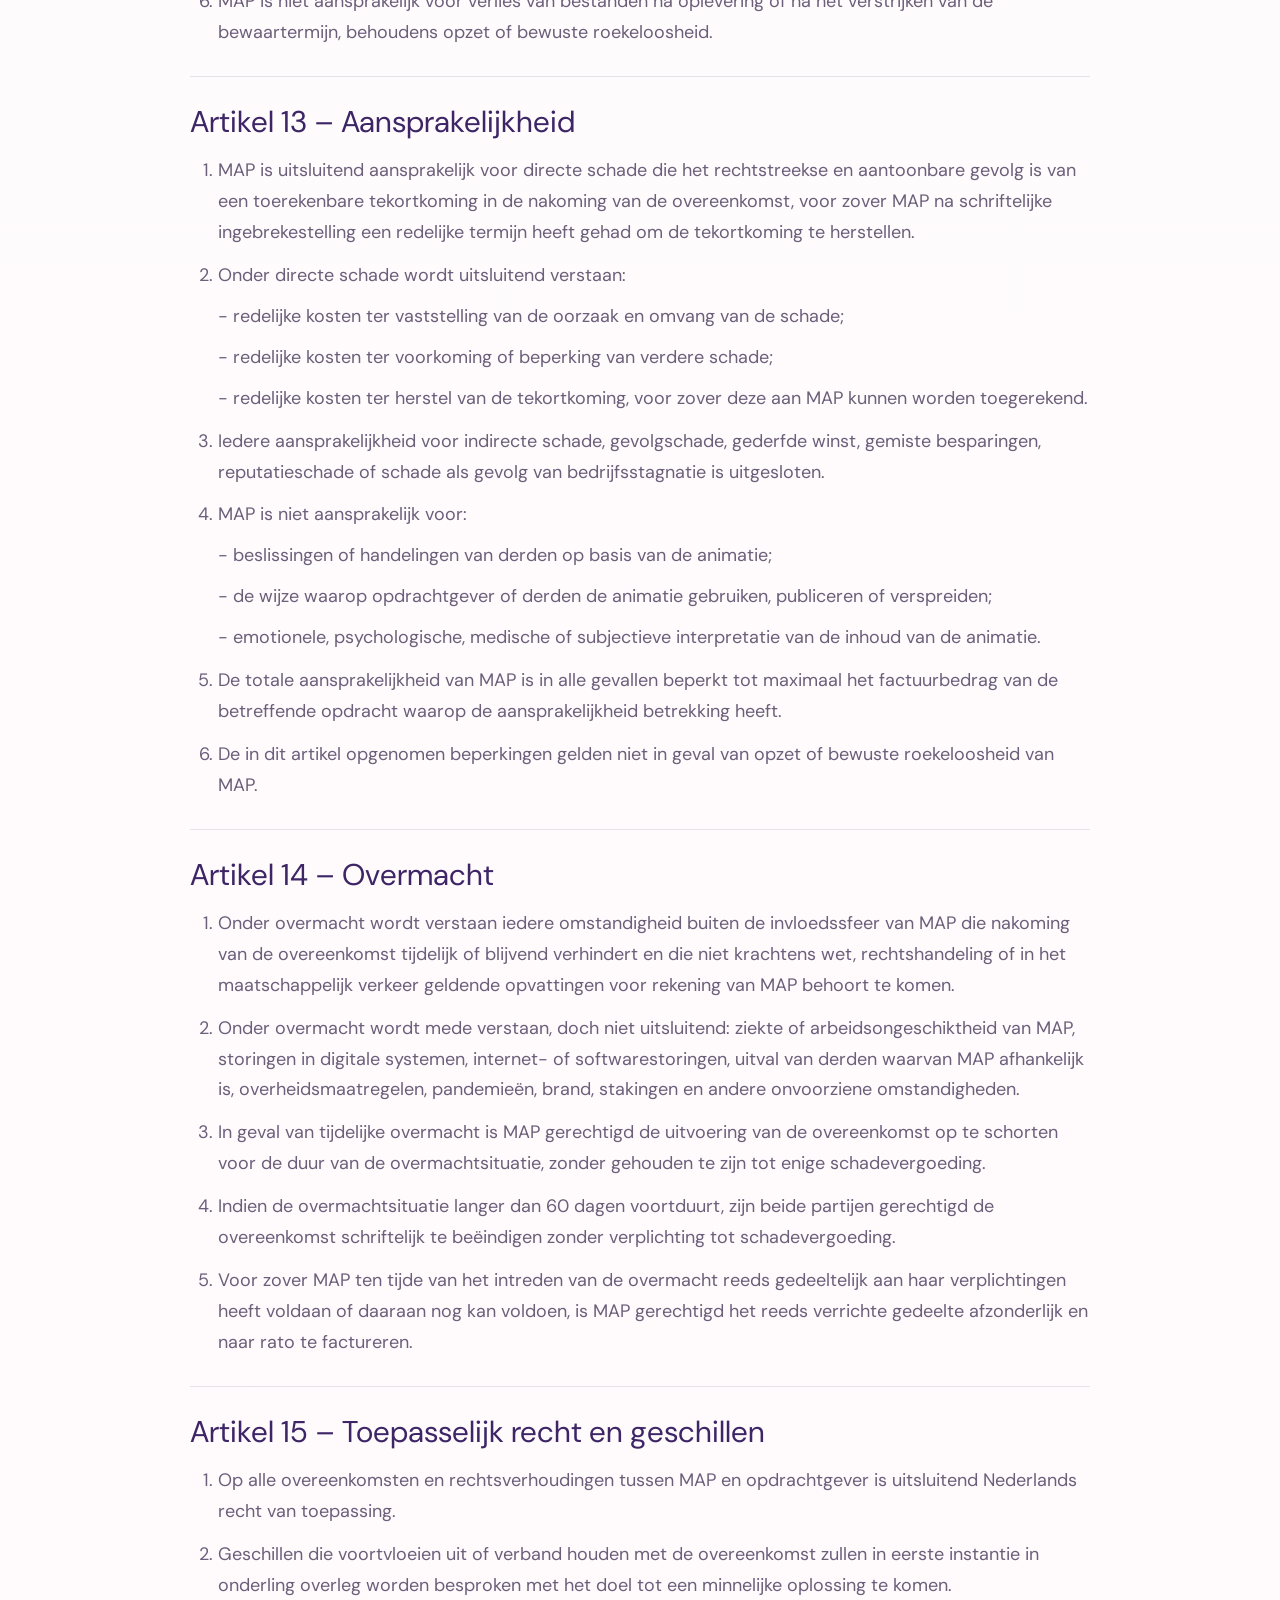
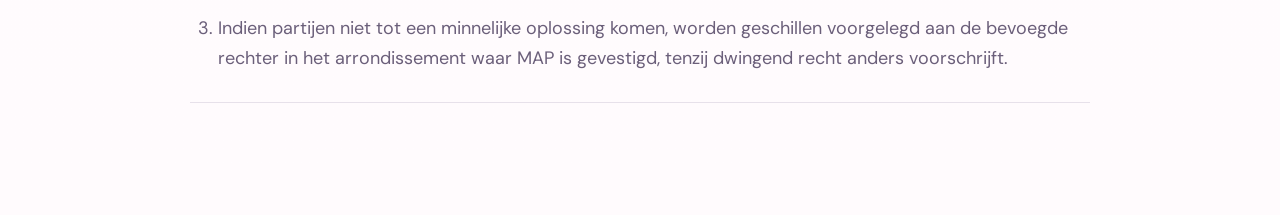
==== commit 5bab3e67: "Voordbeelden hero" ====
--- a/algemene-voorwaarden.html
+++ b/algemene-voorwaarden.html
@@ -25,6 +25,7 @@
         </nav>
 
         <div class="header-actions">
+            <a class="header-button header-button-ghost" href="veelgestelde-vragen.html">Veelgestelde vragen</a>
             <a class="header-button header-button-primary" href="contact.html">Vraag een animatie aan</a>
             <button class="menu-button" type="button" aria-label="Menu" aria-controls="site-nav" aria-expanded="false">
                 <span></span>
--- a/style.css
+++ b/style.css
@@ -157,6 +157,24 @@
 
 .header-button-primary:hover {
     background: #F7709A;
+}
+
+.header-button-subtle {
+    background: var(--white);
+    color: var(--violet);
+    border: 1.5px solid rgba(61, 37, 102, 0.14);
+    box-shadow: 0 2px 8px rgba(61, 37, 102, 0.06);
+}
+
+.header-button-subtle:hover {
+    background: #f5f0fb;
+    border-color: rgba(61, 37, 102, 0.22);
+}
+
+.header-button-subtle.is-active {
+    background: #f0eaf8;
+    border-color: rgba(61, 37, 102, 0.28);
+    font-weight: 500;
 }
 
 .menu-button {
@@ -1138,54 +1156,170 @@
 }
 
 .examples {
-    padding: clamp(64px, 8vw, 110px) clamp(22px, 6vw, 82px);
+    padding: 0 clamp(22px, 6vw, 82px) clamp(64px, 8vw, 110px);
     background: #f8f3f7;
+    margin-top: clamp(72px, 10vw, 128px);
 }
 
 .examples-header {
     position: relative;
-    display: grid;
-    grid-template-columns: minmax(220px, 0.45fr) minmax(280px, 0.75fr);
-    align-items: center;
-    gap: clamp(18px, 4vw, 58px);
-    max-width: 1220px;
-    margin: 0 auto clamp(52px, 7vw, 88px);
-    padding: clamp(26px, 4vw, 44px) clamp(26px, 5vw, 56px);
-    border: 1px solid rgba(61, 37, 102, 0.1);
-    border-left: 5px solid rgba(239, 76, 121, 0.64);
-    border-radius: 8px;
-    color: var(--ink);
-    background: rgba(255, 255, 255, 0.82);
-    box-shadow: 0 18px 48px rgba(61, 37, 102, 0.08);
+    display: block;
+    margin: 0 calc(-1 * clamp(22px, 6vw, 82px)) clamp(56px, 7vw, 92px);
+    padding: clamp(88px, 12vw, 136px) clamp(28px, 8vw, 120px);
+    background: radial-gradient(ellipse 90% 130% at 50% 50%, #4a2d7a 0%, #2a1650 100%);
+    border: none;
+    border-radius: 0;
+    box-shadow: none;
+    text-align: center;
     overflow: hidden;
-}
-
+    max-width: none;
+}
+
+/* Zacht centrumlicht achter de tekst */
 .examples-header::before {
     content: "";
     position: absolute;
-    top: 0;
+    inset: 0;
+    background: radial-gradient(ellipse 55% 70% at 50% 50%, rgba(255, 255, 255, 0.05) 0%, transparent 100%);
+    pointer-events: none;
+}
+
+/* Gradient fade naar de sectie eronder */
+.examples-header::after {
+    content: "";
+    position: absolute;
+    bottom: 0;
+    left: 0;
     right: 0;
-    bottom: 0;
-    width: 5px;
-    background: rgba(66, 182, 189, 0.72);
+    height: 70px;
+    background: linear-gradient(to bottom, rgba(255, 255, 255, 0), rgba(255, 255, 255, 0.15));
     pointer-events: none;
 }
 
+.ex-glow {
+    position: absolute;
+    border-radius: 50%;
+    filter: blur(70px);
+    pointer-events: none;
+}
+
+.ex-glow--teal {
+    bottom: -110px;
+    left: -90px;
+    width: 380px;
+    height: 380px;
+    background: rgba(66, 182, 189, 0.58);
+    filter: blur(80px);
+    animation: ex-glow-teal 9s ease-in-out infinite alternate;
+}
+
+.ex-glow--pink {
+    top: -90px;
+    right: -90px;
+    width: 320px;
+    height: 320px;
+    background: rgba(239, 76, 121, 0.52);
+    filter: blur(80px);
+    animation: ex-glow-pink 11s ease-in-out infinite alternate;
+}
+
+.ex-dot {
+    position: absolute;
+    left: var(--ex-x);
+    top: var(--ex-y);
+    width: var(--ex-size, 7px);
+    height: var(--ex-size, 7px);
+    border-radius: 50%;
+    background: rgba(255, 255, 255, 0.55);
+    animation: ex-dot-float var(--ex-dur, 7s) ease-in-out var(--ex-delay, 0s) infinite alternate;
+    pointer-events: none;
+}
+
+.ex-dot--teal {
+    background: rgba(66, 182, 189, 0.7);
+}
+
+@keyframes ex-glow-teal {
+    from { transform: translate(0, 0) scale(1); }
+    to   { transform: translate(30px, -22px) scale(1.08); }
+}
+
+@keyframes ex-glow-pink {
+    from { transform: translate(0, 0) scale(1); }
+    to   { transform: translate(-22px, 28px) scale(1.1); }
+}
+
+@keyframes ex-dot-float {
+    0%   { transform: translate(0, 0);       opacity: 0.55; }
+    50%  { transform: translate(5px, -9px);  opacity: 0.9;  }
+    100% { transform: translate(-3px, -15px); opacity: 0.65; }
+}
+
+@media (min-width: 861px) {
+    .ex-glow--teal {
+        width: 520px;
+        height: 520px;
+        bottom: -160px;
+        left: -130px;
+    }
+    .ex-glow--pink {
+        width: 420px;
+        height: 420px;
+        top: -130px;
+        right: -130px;
+    }
+}
+
+@media (prefers-reduced-motion: reduce) {
+    .ex-glow,
+    .ex-dot {
+        animation: none;
+    }
+}
+
 .examples-header h2 {
-    max-width: 680px;
-    margin: 0;
-    color: #3D2566;
-    font-size: clamp(34px, 4.5vw, 58px);
-    font-weight: 600;
+    position: relative;
+    z-index: 1;
+    max-width: none;
+    margin: 0 0 clamp(12px, 1.5vw, 16px);
+    color: #fff;
+    font-size: clamp(52px, 8vw, 112px);
+    font-weight: 200;
     line-height: 1;
 }
 
-.examples-header > p:not(.section-label) {
-    max-width: 680px;
-    margin: 0;
-    color: #4b405e;
-    font-size: clamp(17px, 1.55vw, 20px);
-    line-height: 1.58;
+.examples-header-sub {
+    position: relative;
+    z-index: 1;
+    max-width: 580px;
+    margin: 0 auto;
+    color: rgba(255, 255, 255, 0.78);
+    font-size: clamp(15px, 1.4vw, 18px);
+    font-weight: 300;
+    line-height: 1.62;
+}
+
+/* Scroll-in animatie */
+.examples-header.needs-animation h2 {
+    opacity: 0;
+    transform: translateY(14px);
+}
+
+.examples-header.needs-animation .examples-header-sub {
+    opacity: 0;
+    transform: none;
+}
+
+.examples-header.is-visible h2 {
+    opacity: 1;
+    transform: none;
+    transition: opacity 0.6s ease-out, transform 0.6s ease-out;
+}
+
+.examples-header.is-visible .examples-header-sub {
+    opacity: 1;
+    transition: opacity 1.4s ease-out;
+    transition-delay: 0.5s;
 }
 
 .video-row + .video-row {
@@ -1570,6 +1704,151 @@
 .features p {
     color: var(--muted);
     line-height: 1.6;
+}
+
+.faq {
+    padding: clamp(64px, 8vw, 108px) clamp(22px, 6vw, 82px);
+    background: var(--white);
+}
+
+.faq-header {
+    max-width: 980px;
+    margin: 0 auto clamp(40px, 6vw, 64px);
+    text-align: center;
+}
+
+.faq-header h2 {
+    color: #3D2566;
+    margin-bottom: 0;
+}
+
+.faq-list {
+    max-width: 820px;
+    margin: 0 auto;
+}
+
+.faq-item {
+    border-bottom: 1px solid rgba(61, 37, 102, 0.1);
+}
+
+.faq-item:first-of-type {
+    border-top: 1px solid rgba(61, 37, 102, 0.1);
+}
+
+.faq-item summary {
+    display: flex;
+    justify-content: space-between;
+    align-items: center;
+    gap: 16px;
+    padding: 22px 0;
+    cursor: pointer;
+    list-style: none;
+    color: #3D2566;
+    font-size: clamp(16px, 1.4vw, 18px);
+    font-weight: 500;
+    line-height: 1.4;
+    transition: color 180ms ease;
+}
+
+.faq-item summary::-webkit-details-marker {
+    display: none;
+}
+
+.faq-item summary:hover {
+    color: #EF4C79;
+}
+
+.faq-item[open] > summary {
+    color: #EF4C79;
+}
+
+.faq-chevron {
+    flex-shrink: 0;
+    width: 28px;
+    height: 28px;
+    border-radius: 50%;
+    background: rgba(61, 37, 102, 0.07);
+    display: grid;
+    place-items: center;
+    transition: transform 240ms ease, background 180ms ease;
+}
+
+.faq-item[open] .faq-chevron {
+    transform: rotate(180deg);
+    background: rgba(239, 76, 121, 0.12);
+}
+
+.faq-chevron::after {
+    content: "";
+    width: 7px;
+    height: 7px;
+    border-right: 2px solid #3D2566;
+    border-bottom: 2px solid #3D2566;
+    transform: rotate(45deg) translate(-1px, -2px);
+    transition: border-color 180ms ease;
+}
+
+.faq-item[open] .faq-chevron::after,
+.faq-item summary:hover .faq-chevron::after {
+    border-color: #EF4C79;
+}
+
+.faq-item summary:hover .faq-chevron {
+    background: rgba(239, 76, 121, 0.12);
+}
+
+.faq-body {
+    margin: 0;
+    padding: 0 0 22px;
+    max-width: 720px;
+    color: var(--muted);
+    font-size: clamp(15px, 1.2vw, 17px);
+    line-height: 1.72;
+}
+
+.faq-body a {
+    color: #EF4C79;
+    font-weight: 500;
+    text-decoration: underline;
+    text-underline-offset: 3px;
+}
+
+.faq-body a:hover {
+    color: #c33f6d;
+}
+
+.faq-cta {
+    max-width: 820px;
+    margin: clamp(28px, 4vw, 40px) auto 0;
+    text-align: center;
+}
+
+.faq-cta-link {
+    display: inline-flex;
+    align-items: center;
+    gap: 8px;
+    color: var(--violet);
+    font-size: 16px;
+    font-weight: 500;
+    border-bottom: 1.5px solid rgba(61, 37, 102, 0.25);
+    padding-bottom: 2px;
+    transition: color 180ms ease, border-color 180ms ease;
+}
+
+.faq-cta-link:hover {
+    color: #EF4C79;
+    border-color: rgba(239, 76, 121, 0.4);
+}
+
+.faq-page-content {
+    padding-top: 0;
+    background: transparent;
+}
+
+.faq-full {
+    width: min(100% - 44px, 820px);
+    margin: 0 auto;
+    padding: clamp(48px, 7vw, 80px) 0 clamp(70px, 9vw, 112px);
 }
 
 .site-footer {
@@ -3784,6 +4063,10 @@
         margin-bottom: 46px;
     }
 
+    .examples-header::after {
+        display: none;
+    }
+
     .examples-header .section-label {
         margin-bottom: -8px;
     }
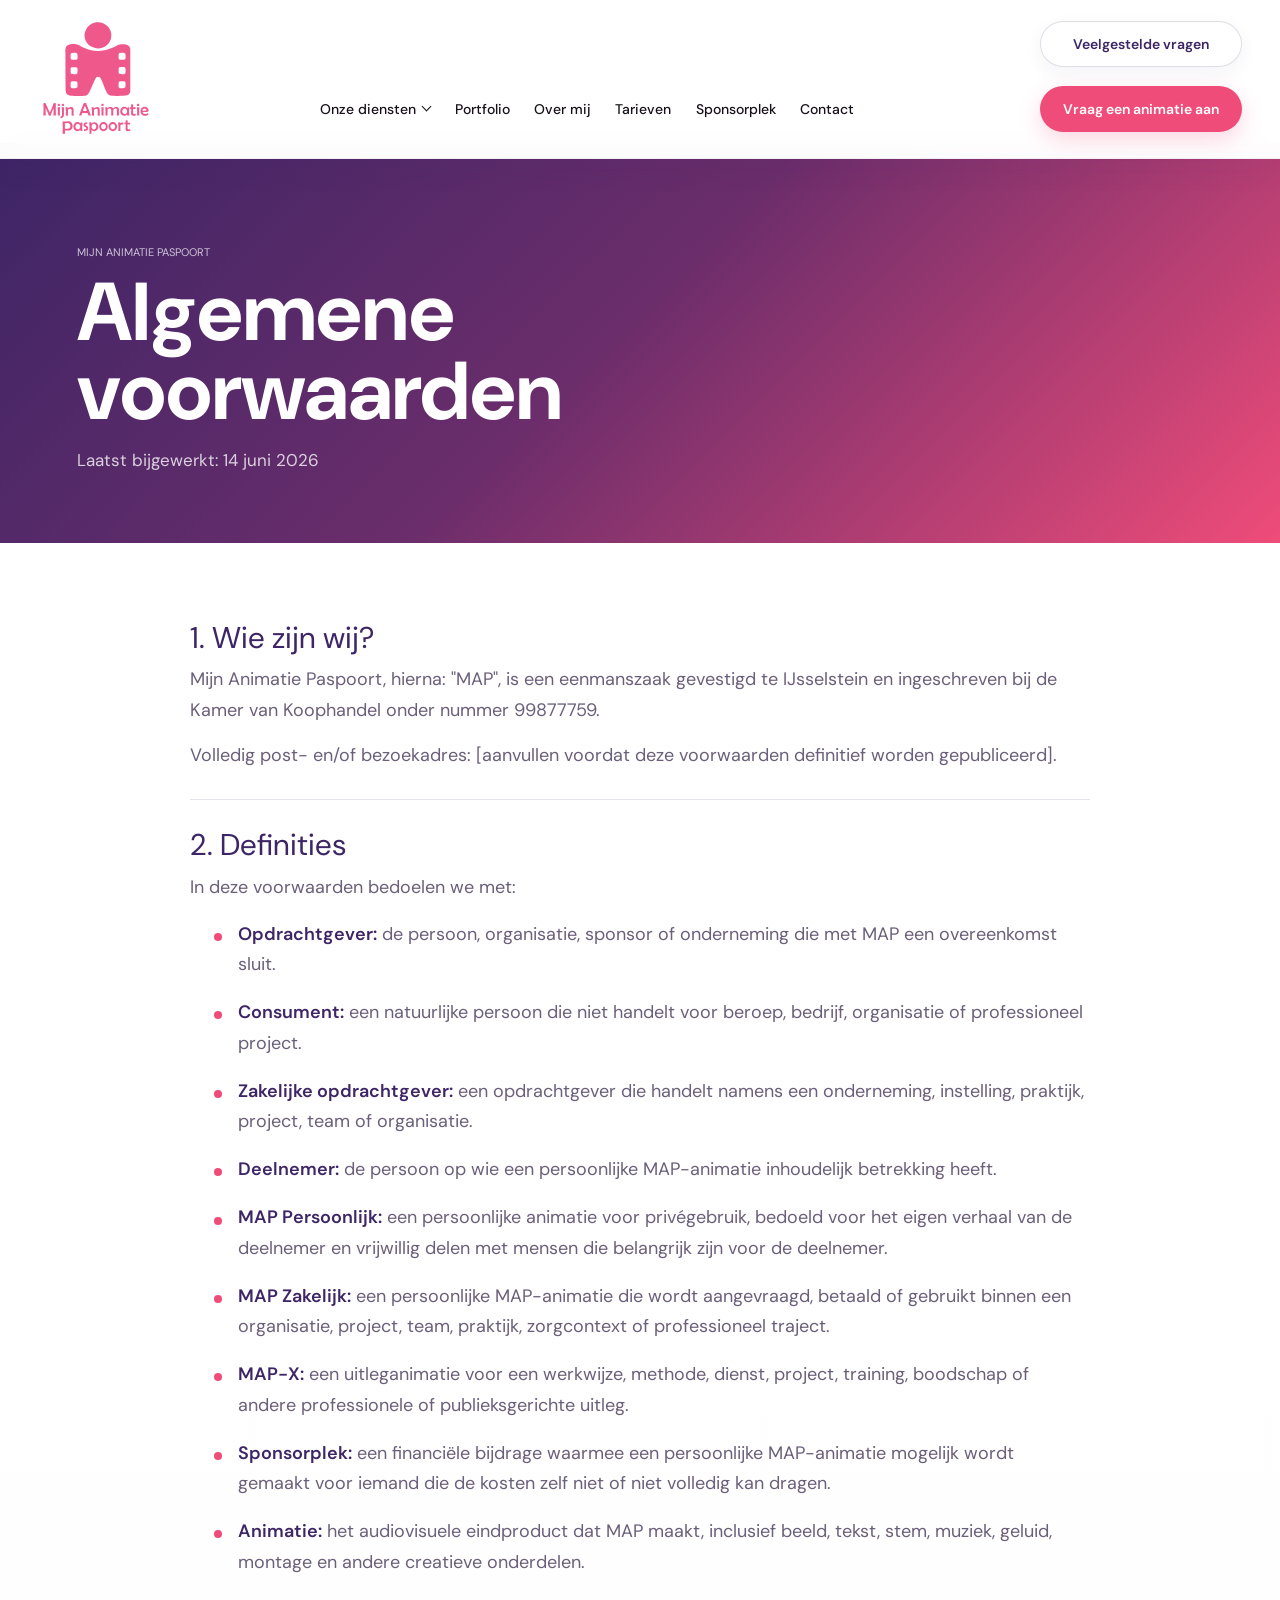
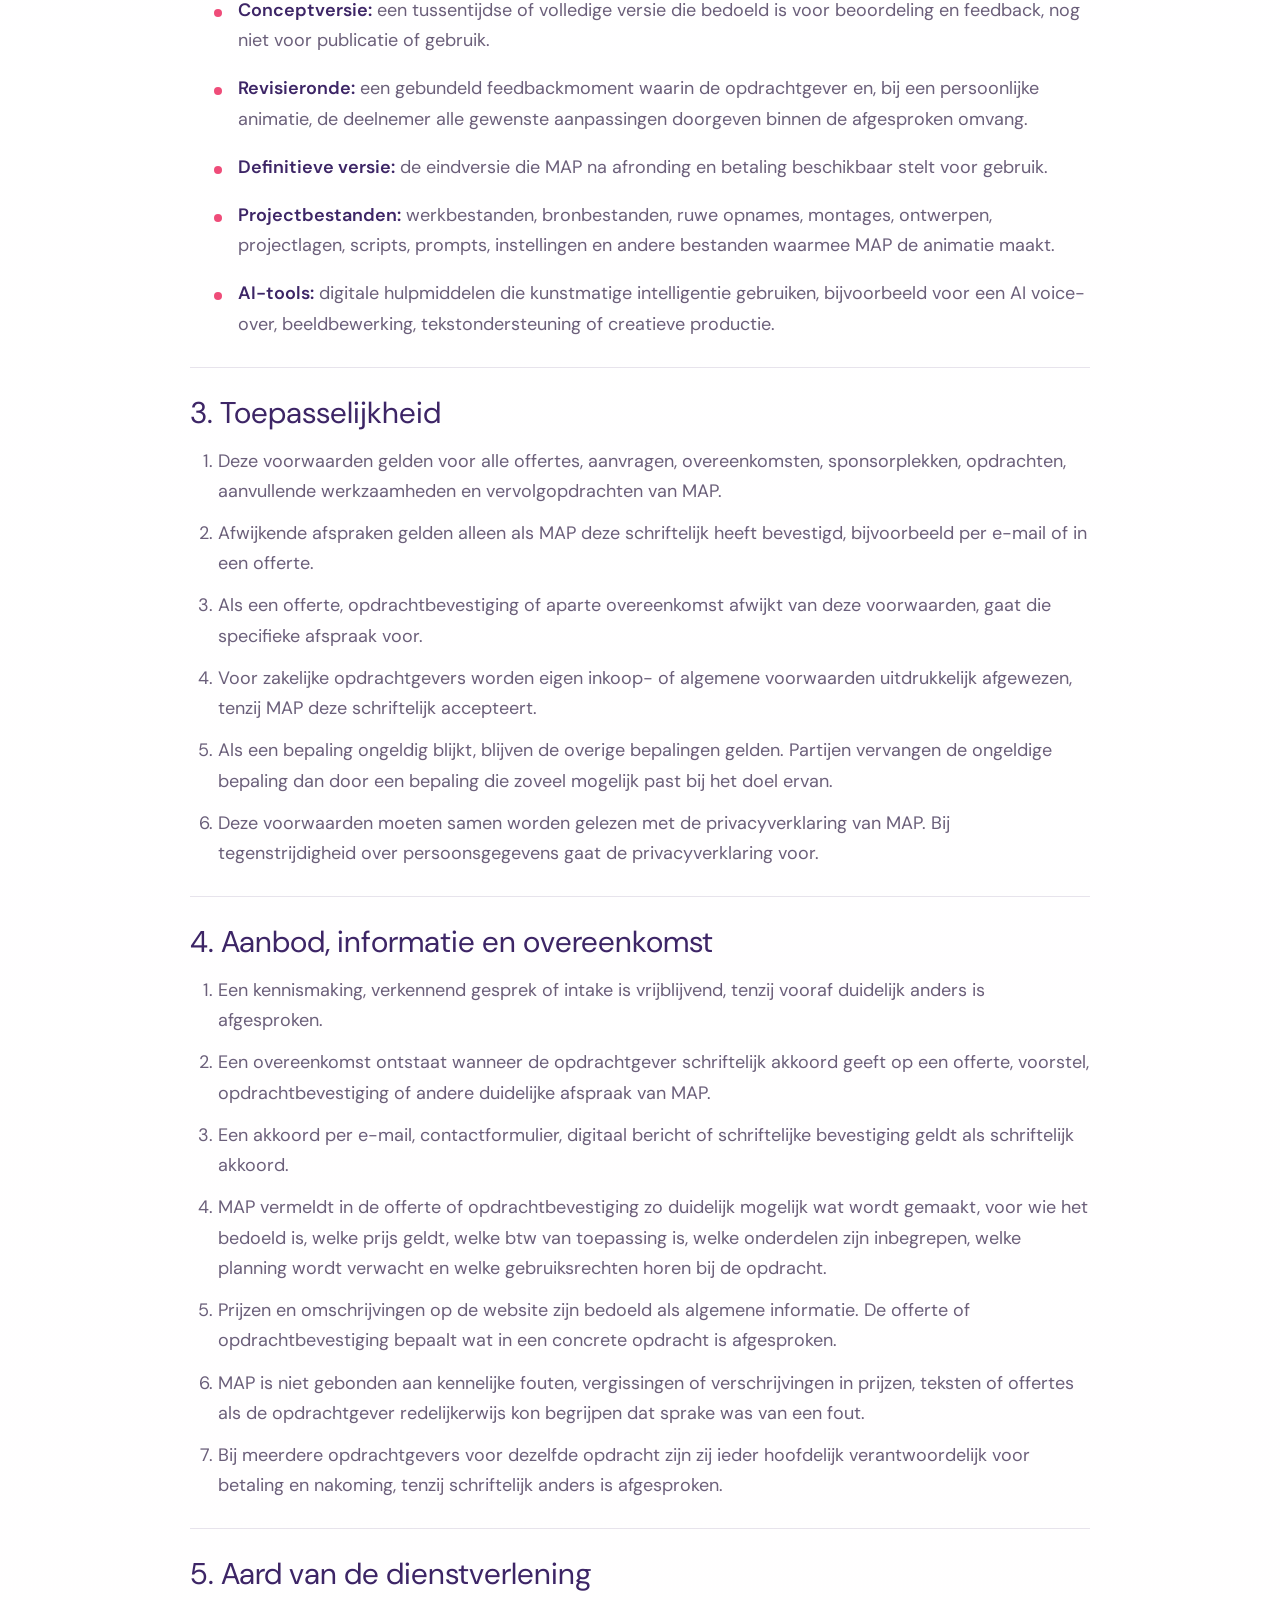
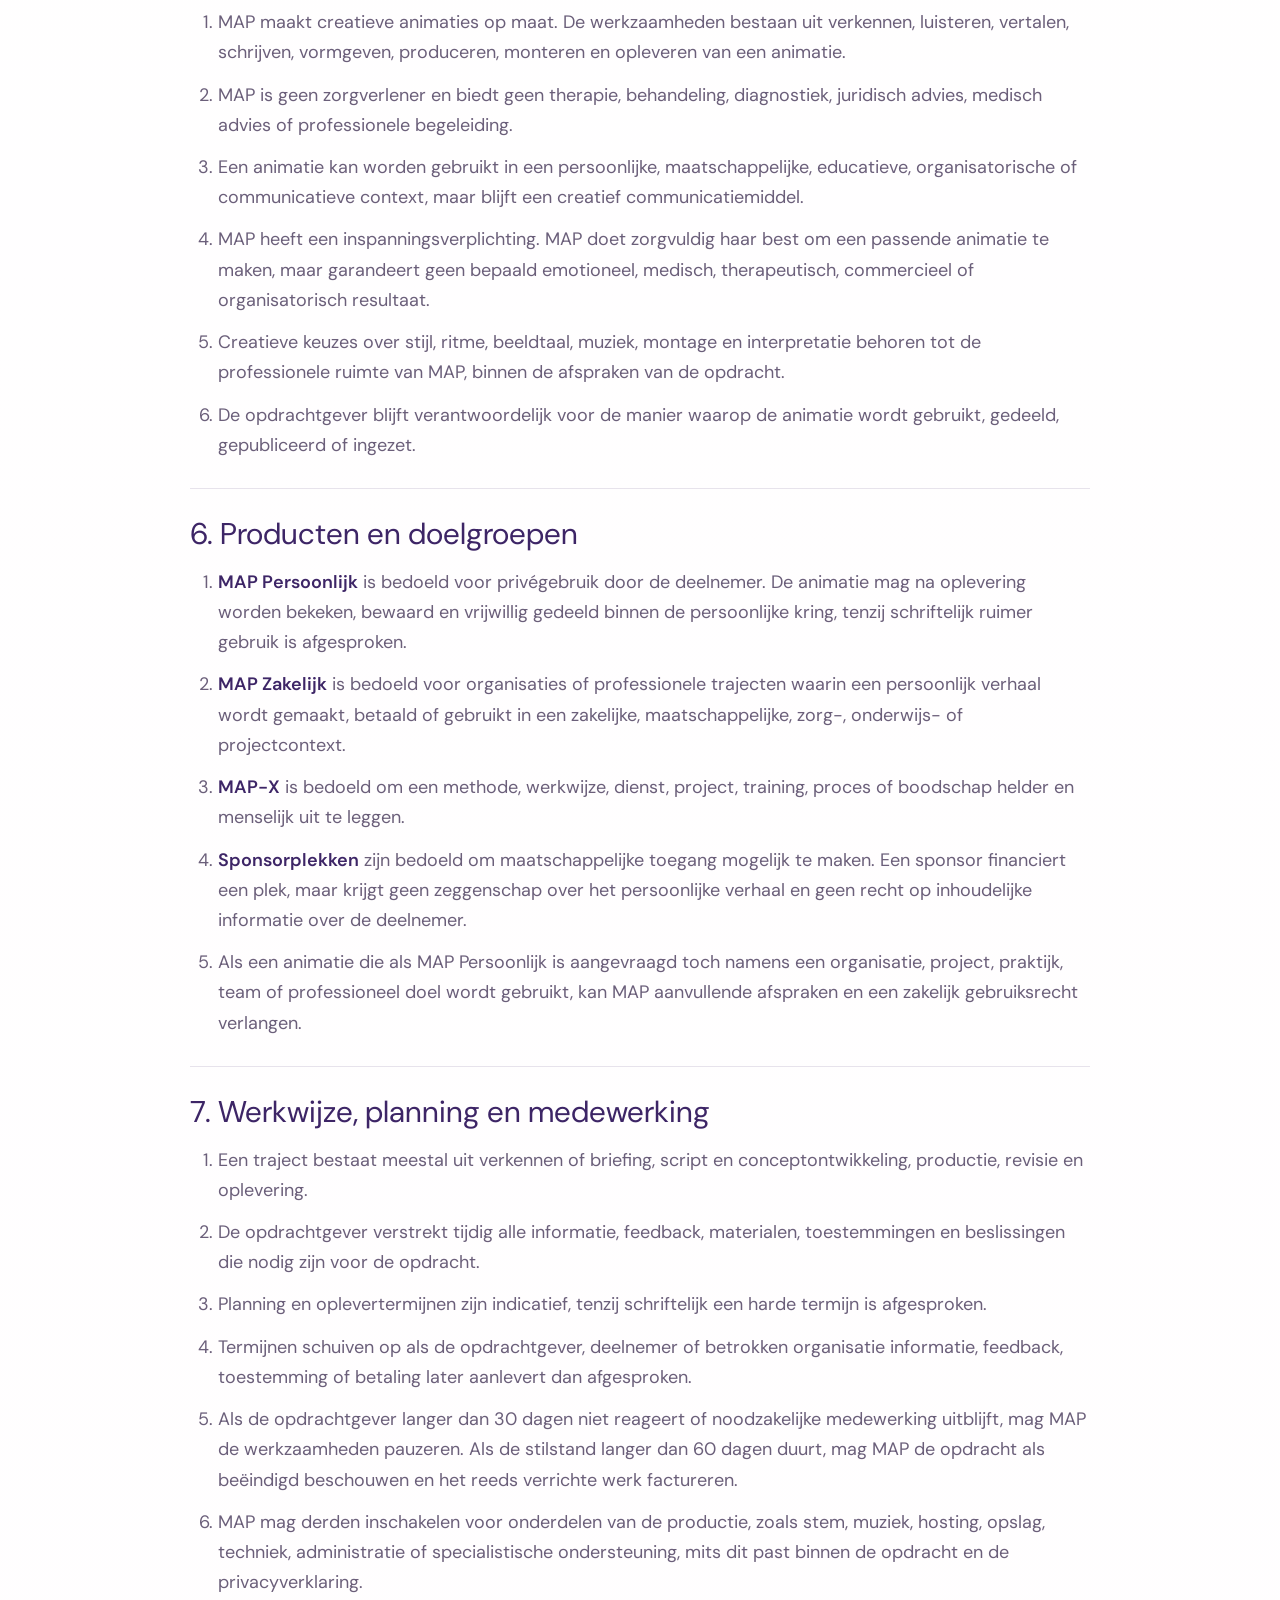
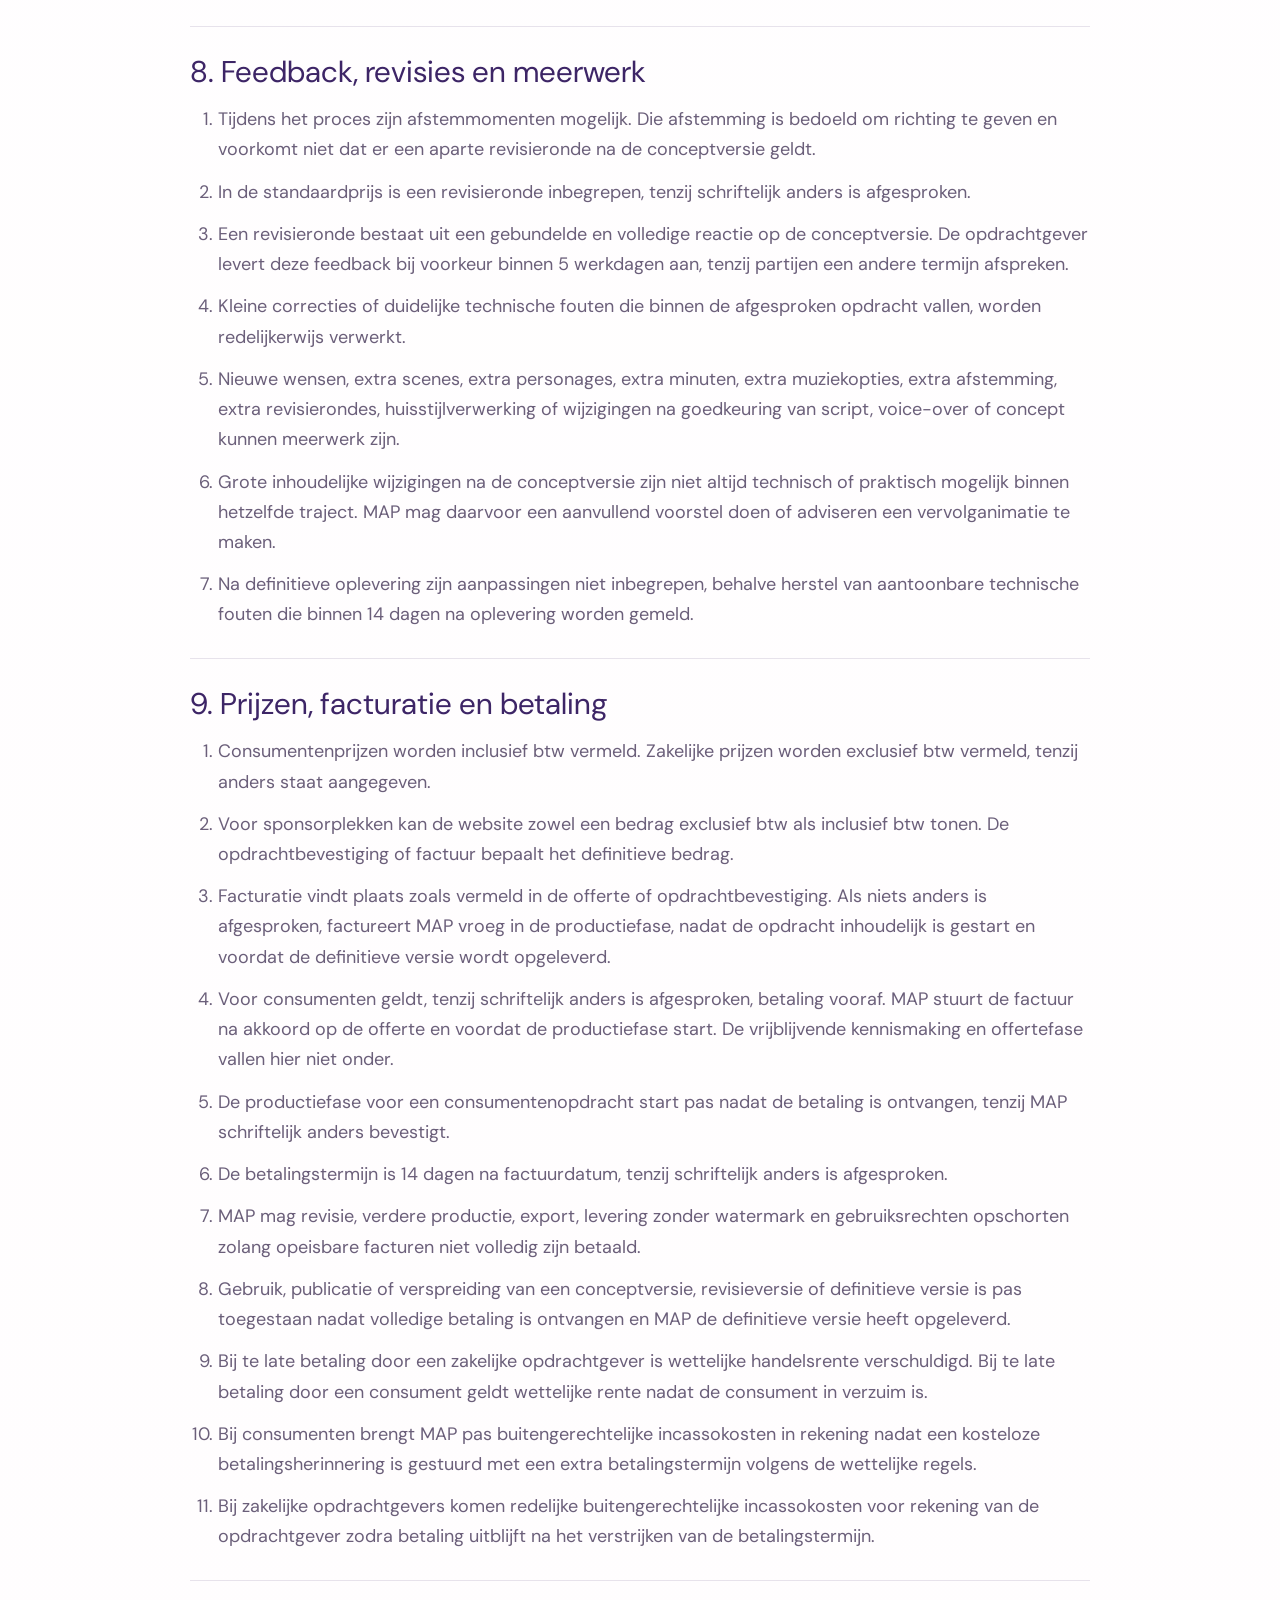
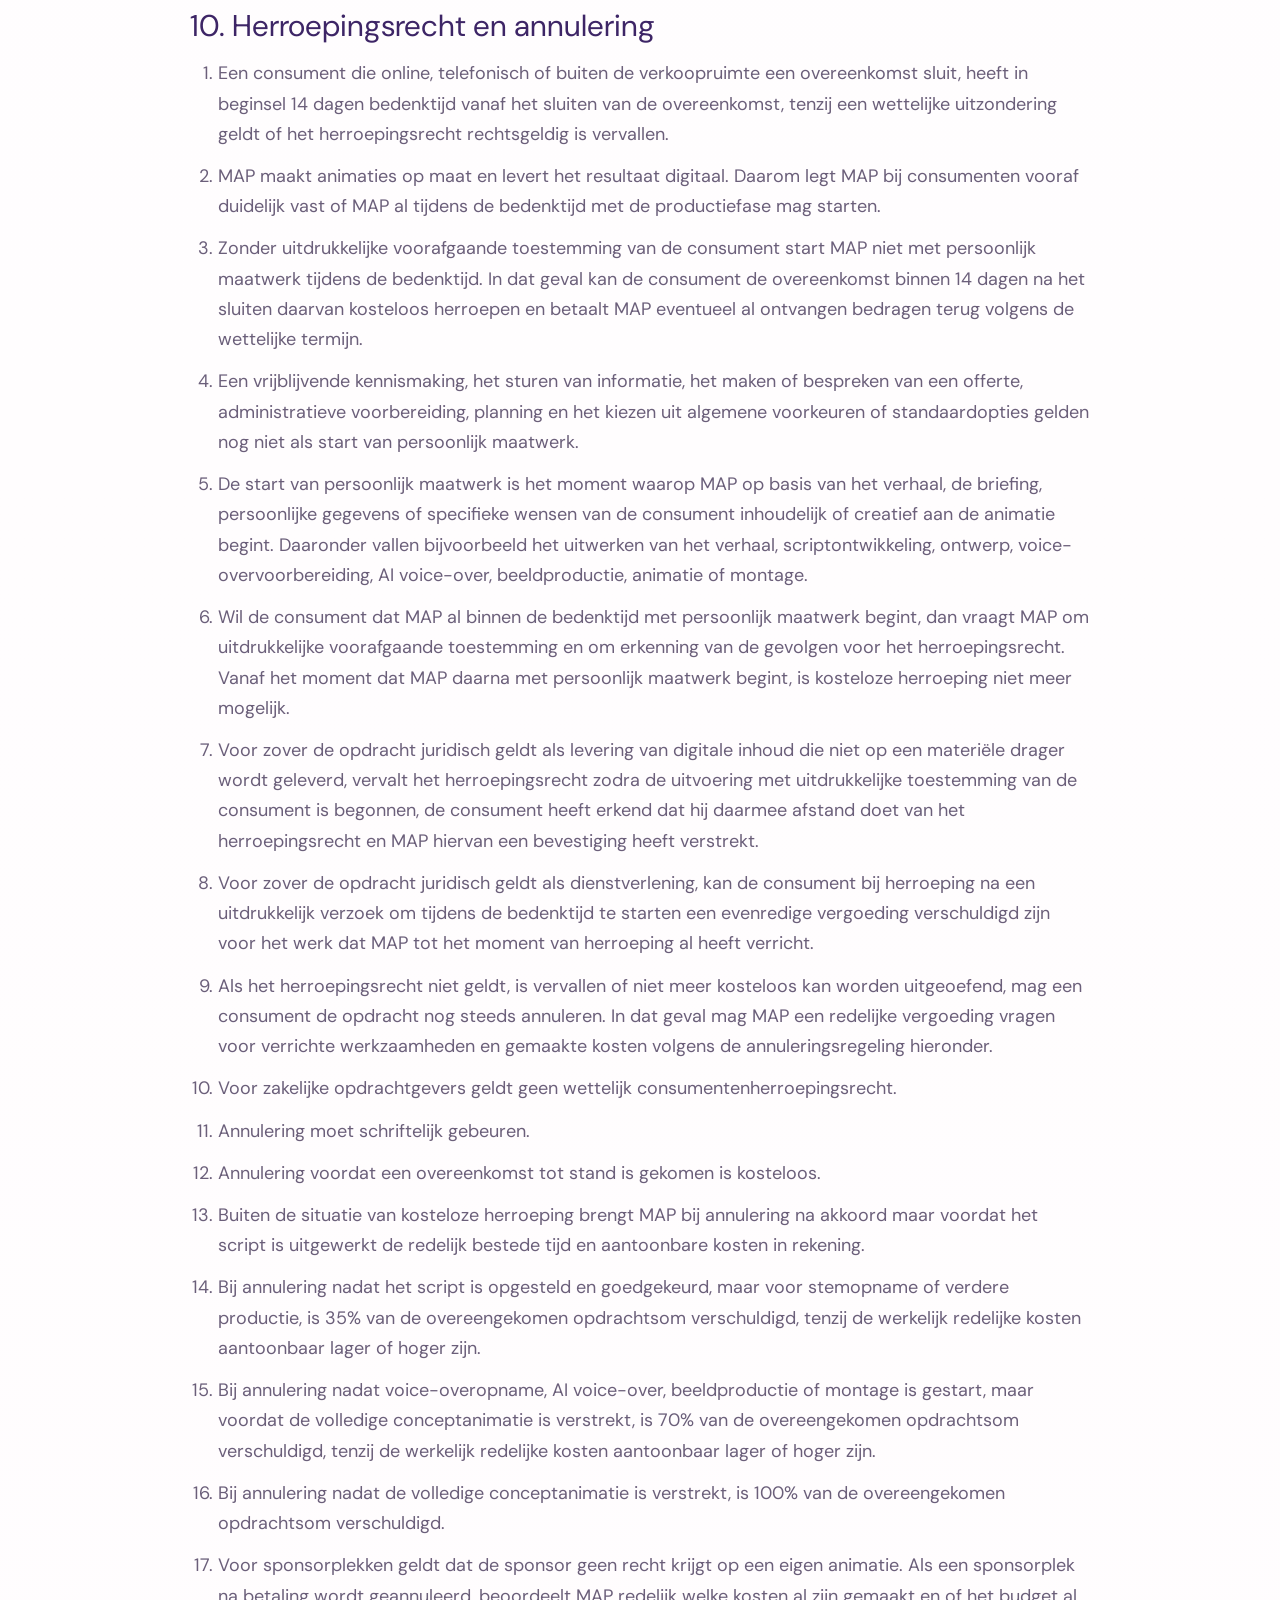
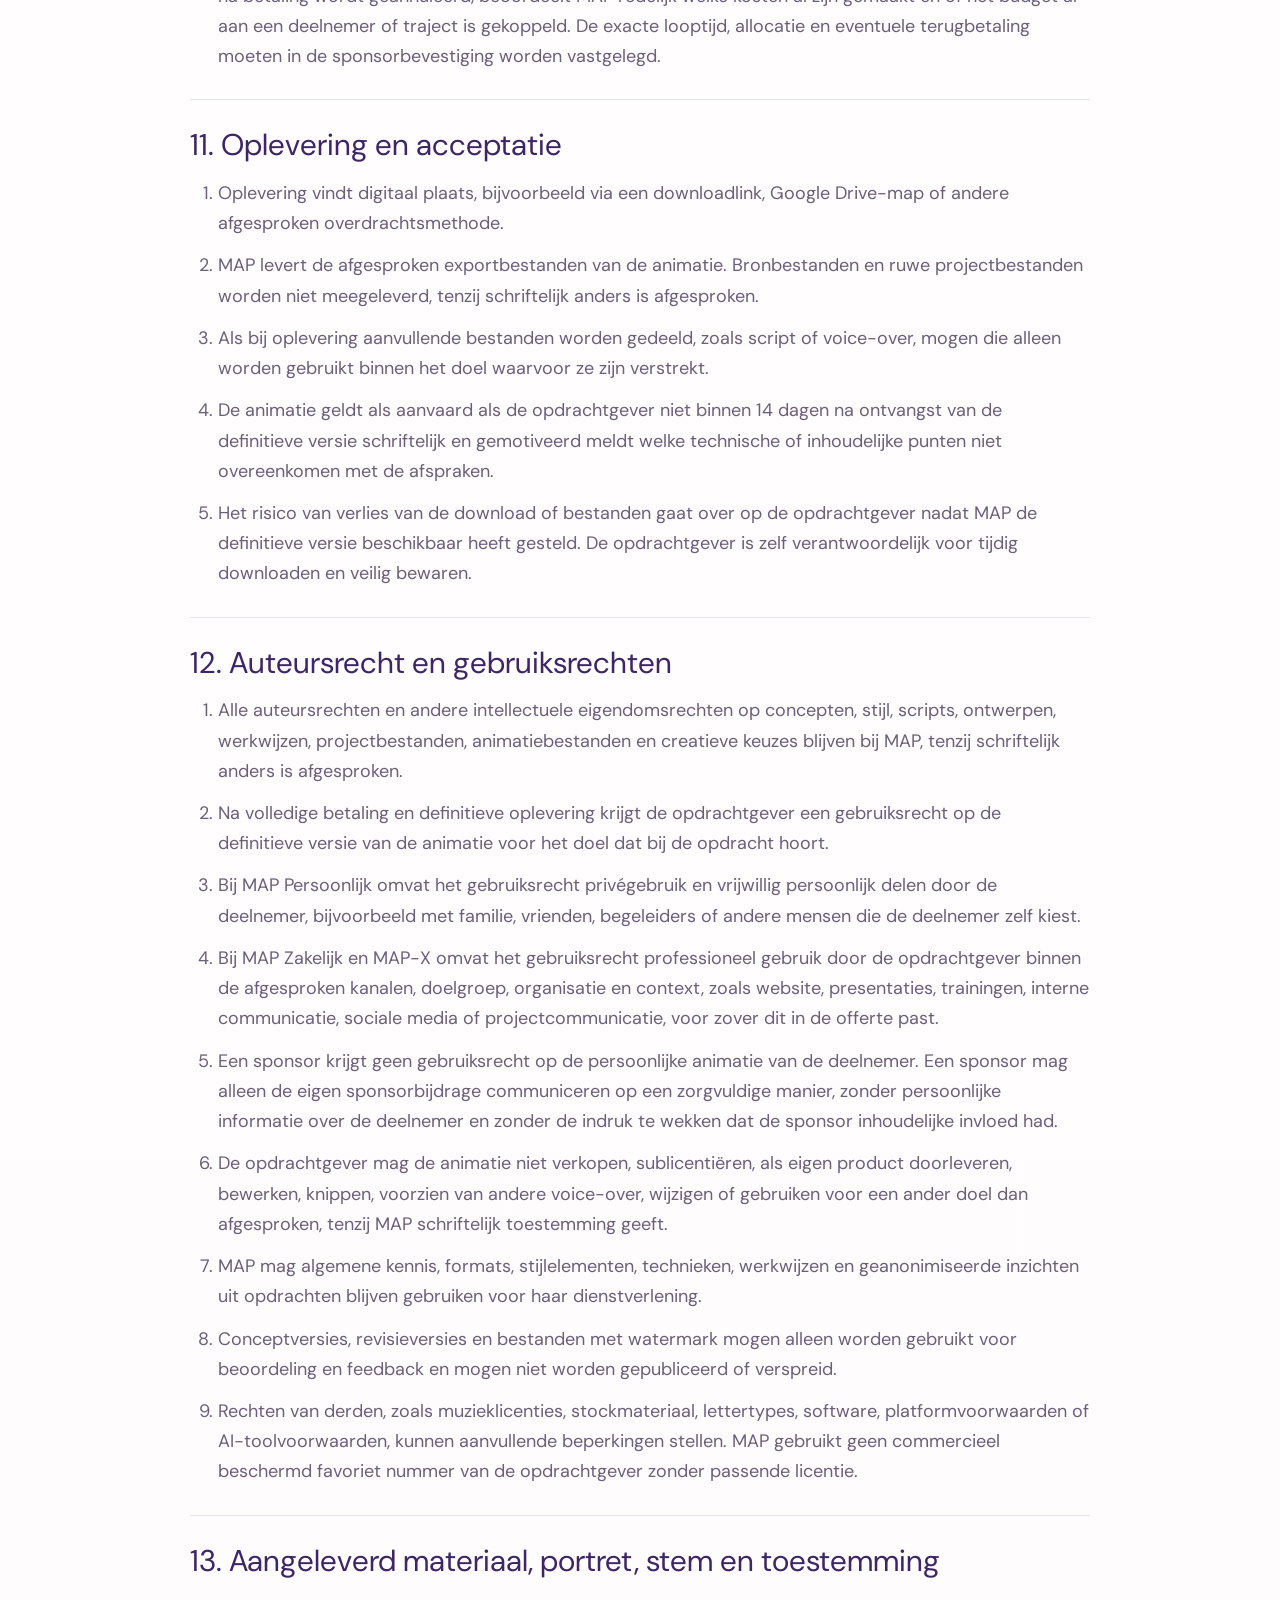
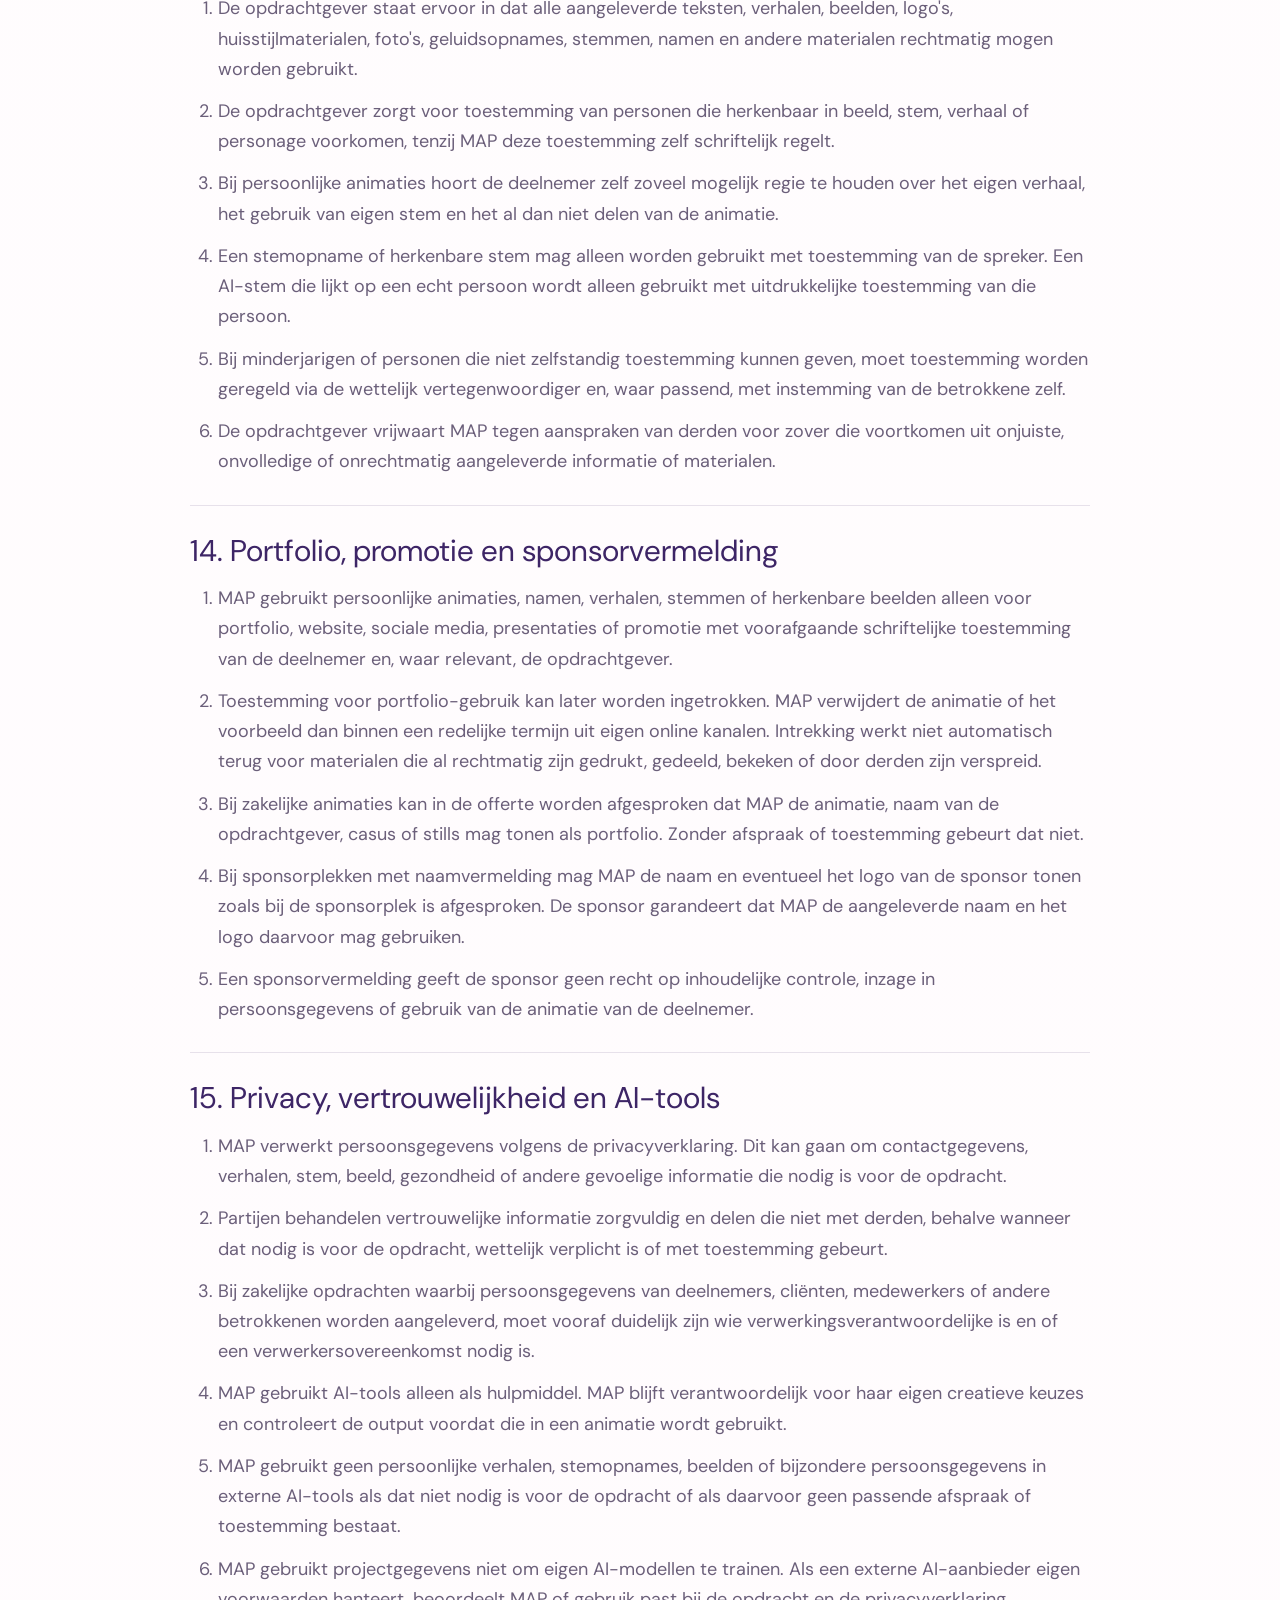
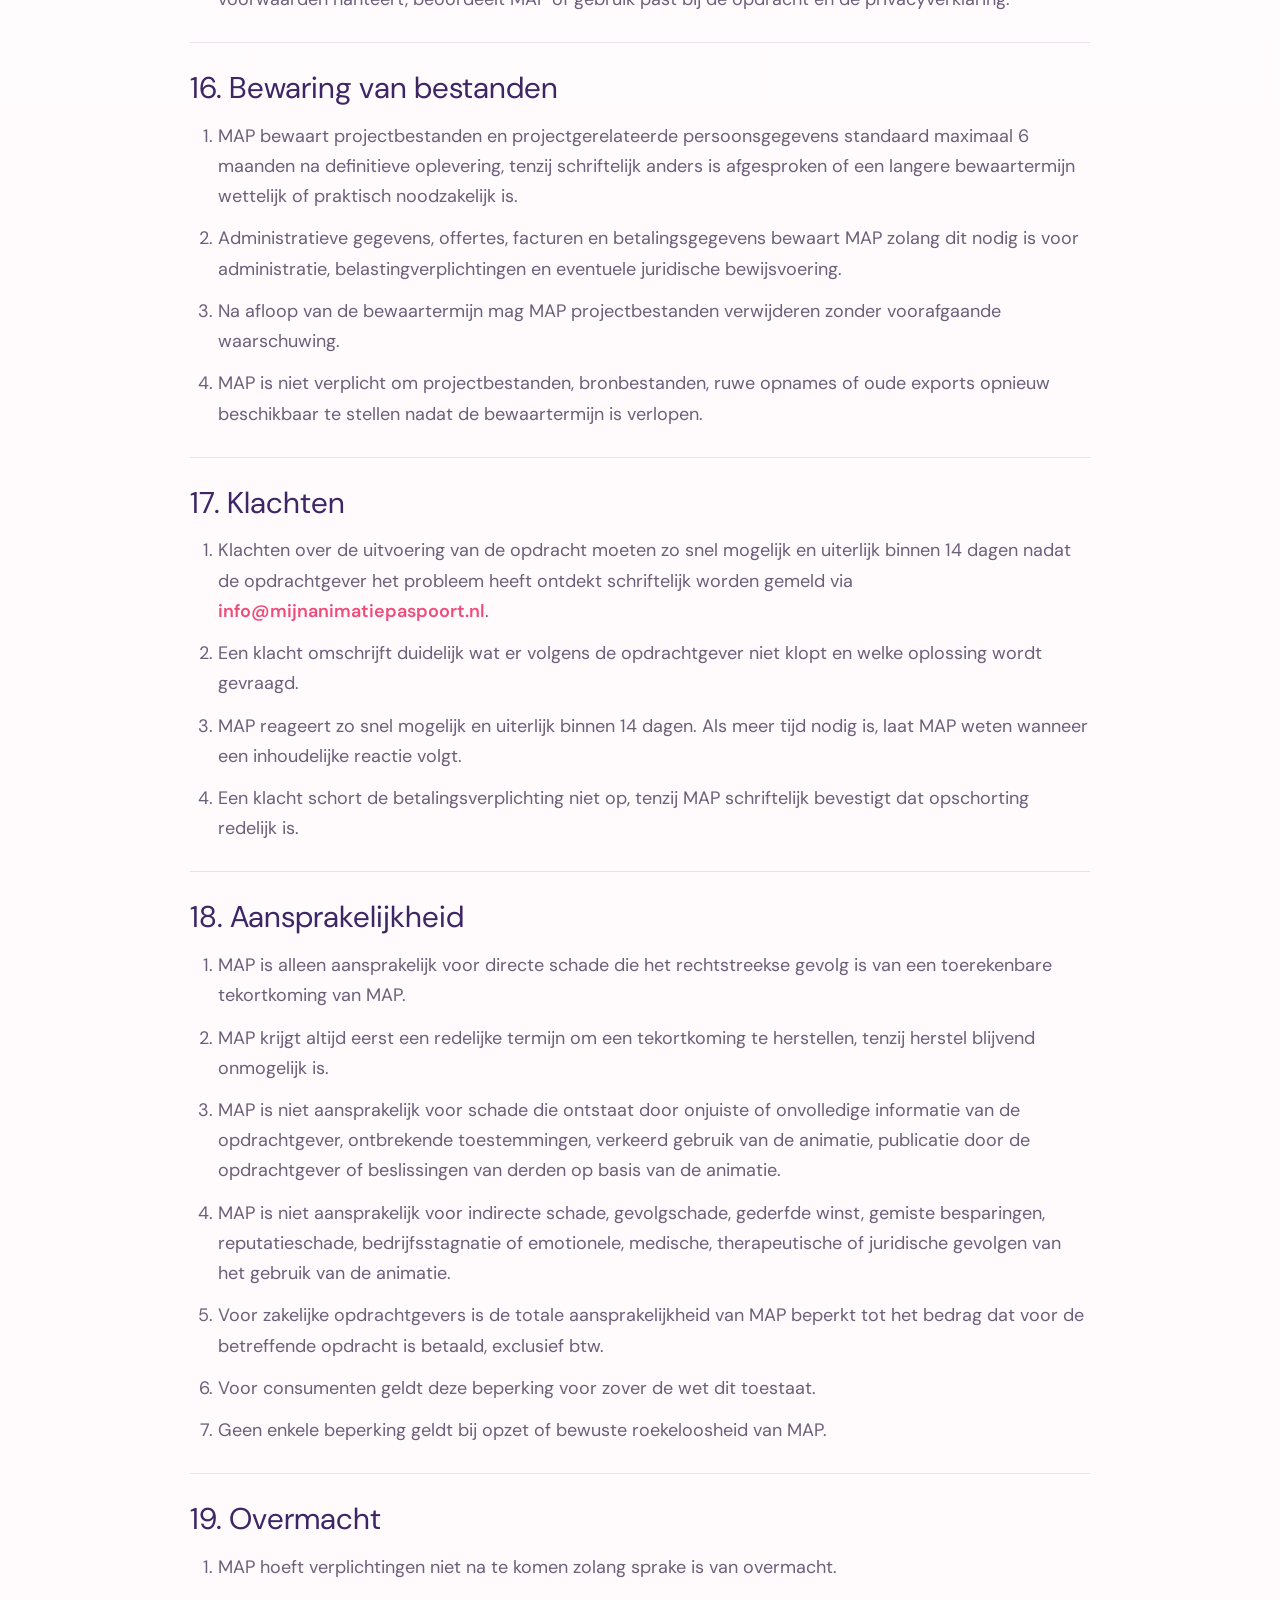
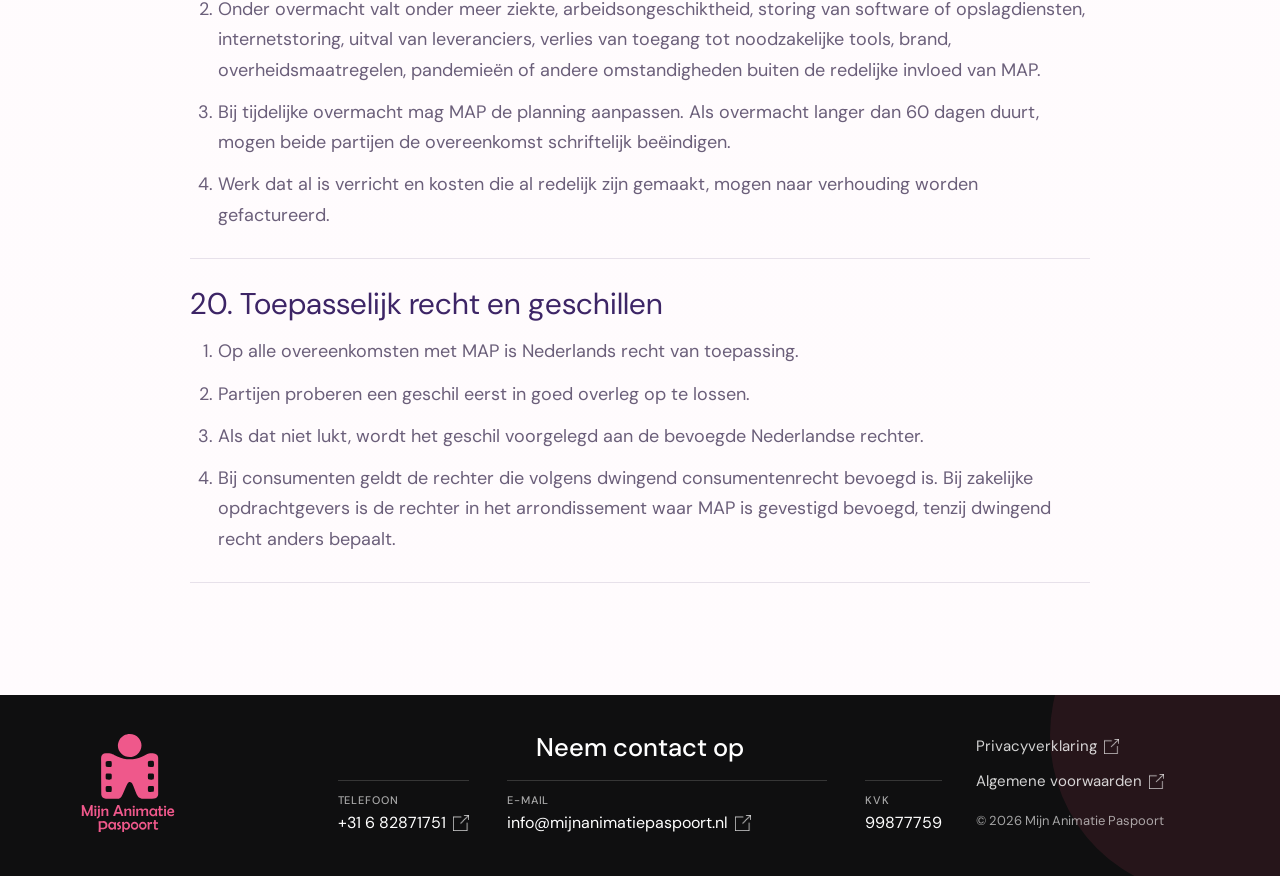
==== commit c856b02e: "Vernieuwde website" ====
--- a/algemene-voorwaarden.html
+++ b/algemene-voorwaarden.html
@@ -16,17 +16,26 @@
         </a>
 
         <nav class="nav" id="site-nav" aria-label="Hoofdnavigatie">
-            <a href="persoonlijke-animaties.html">Persoonlijke animaties (MAP)</a>
-            <a class="nav-mapx" href="uitleg-animaties.html">Uitleg animaties (MAP-X)</a>
-            <a href="index.html#voorbeelden">Portfolio</a>
+            <div class="nav-dropdown">
+                <button class="nav-dropdown-toggle" type="button" aria-haspopup="true" aria-expanded="false">
+                    Onze diensten
+                    <span aria-hidden="true"></span>
+                </button>
+                <div class="nav-dropdown-menu">
+                    <a href="persoonlijke-animaties.html">Persoonlijke animaties (MAP)</a>
+                    <a class="nav-mapx" href="uitleg-animaties.html">Uitleg animaties (MAP-X)</a>
+                </div>
+            </div>
+            <a href="portfolio.html">Portfolio</a>
             <a href="over-mij.html">Over mij</a>
             <a href="tarieven.html">Tarieven</a>
+            <a href="sponsorplek.html">Sponsorplek</a>
             <a href="contact.html">Contact</a>
+            <a class="nav-cta" href="contact.html">Vraag een animatie aan</a>
         </nav>
 
         <div class="header-actions">
             <a class="header-button header-button-ghost" href="veelgestelde-vragen.html">Veelgestelde vragen</a>
-            <a class="header-button header-button-primary" href="contact.html">Vraag een animatie aan</a>
             <button class="menu-button" type="button" aria-label="Menu" aria-controls="site-nav" aria-expanded="false">
                 <span></span>
                 <span></span>
@@ -38,42 +47,298 @@
     <main class="legal-page">
         <section class="legal-hero">
             <p class="section-label">Mijn Animatie Paspoort</p>
-            <h1>ALGEMENE VOORWAARDEN</h1>
+            <h1>Algemene voorwaarden</h1>
+            <p>Laatst bijgewerkt: 14 juni 2026</p>
         </section>
 
         <section class="legal-content" aria-label="Algemene voorwaarden">
-            <article><h2>Mijn Animatie Paspoort (MAP)</h2><p>Mijn Animatie Paspoort, gevestigd te IJsselstein, ingeschreven als eenmanszaak bij de Kamer van Koophandel, hierna te noemen: “MAP”.</p></article>
-
-            <article><h2>Artikel 1 – Definities</h2><p>In deze algemene voorwaarden wordt verstaan onder:</p><p>MAP: Mijn Animatie Paspoort, gevestigd te IJsselstein.</p><p>Opdrachtgever: de natuurlijke of rechtspersoon die met MAP een overeenkomst aangaat.</p><p>Cliënt: de persoon op wie de animatie inhoudelijk betrekking heeft.</p><p>Partijen: MAP en opdrachtgever gezamenlijk.</p><p>Overeenkomst: de tussen MAP en opdrachtgever tot stand gekomen overeenkomst tot het verrichten van werkzaamheden.</p><p>Opdracht: de concrete werkzaamheden die voortvloeien uit de overeenkomst.</p><p>Animatie: het audiovisuele maatwerkproduct bestaande uit beeld, tekst, stem, muziek en/of andere creatieve elementen.</p><p>Conceptversie: een versie van de animatie die tijdens de ontwikkelfase wordt verstrekt ter inhoudelijke afstemming en nog niet geldt als volledige conceptanimatie.</p><p>Volledige conceptanimatie: de complete animatie, inclusief begin, midden en einde, die door MAP als inhoudelijk afgerond wordt gepresenteerd en waarmee de revisieronde start.</p><p>Revisieronde: één verzamelmoment waarop opdrachtgever of cliënt gebundeld en volledig feedback aanlevert op de volledige conceptanimatie.</p><p>Revisieversie: de aangepaste versie van de volledige conceptanimatie, waarin de overeengekomen revisieronde is verwerkt.</p><p>Oplevering: het moment waarop de animatie na verwerking van de overeengekomen revisieronde inhoudelijk is afgerond en gereedstaat voor definitieve verstrekking na volledige betaling.</p><p>Schriftelijk: per brief of elektronische communicatie, waaronder e-mail.</p><p>Verwerkingsverantwoordelijke: MAP, voor zover deze persoonsgegevens verwerkt in het kader van de overeenkomst.</p><p>Verwerkingsverantwoordelijke gegevens van cliënt: Opdrachtgever, tenzij schriftelijk anders is overeengekomen.</p><p>Persoonsgegevens: alle informatie betreffende een geïdentificeerde of identificeerbare natuurlijke persoon, waaronder levensverhalen, kenmerken en audiovisuele weergaven.</p><p>Bijzondere persoonsgegevens: persoonsgegevens die bijzondere bescherming genieten onder de AVG.</p></article>
-
-            <article><h2>Artikel 2 – Toepasselijkheid</h2><ol><li><p>Deze algemene voorwaarden zijn van toepassing op alle offertes, overeenkomsten, opdrachten en werkzaamheden van Mijn Animatie Paspoort (hierna: “MAP”), alsmede op alle vervolg- en aanvullende opdrachten.</p></li><li><p>Door schriftelijk akkoord te geven op een offerte van MAP verklaart opdrachtgever zich tevens akkoord met deze algemene voorwaarden. De overeenkomst komt tot stand op het moment dat MAP het schriftelijk akkoord van opdrachtgever heeft ontvangen.</p></li><li><p>Indien in de offerte of opdrachtbevestiging specifieke afspraken zijn opgenomen over fasering, facturatie, planning of uitvoering, gelden deze afspraken in aanvulling op deze algemene voorwaarden. In geval van tegenstrijdigheid prevaleren de bepalingen uit de offerte of opdrachtbevestiging, tenzij uitdrukkelijk anders vermeld.</p></li><li><p>Afwijkingen van deze algemene voorwaarden zijn slechts geldig indien en voor zover deze uitdrukkelijk en schriftelijk tussen partijen zijn overeengekomen.</p></li><li><p>De toepasselijkheid van algemene (inkoop)voorwaarden of andere voorwaarden van opdrachtgever wordt uitdrukkelijk van de hand gewezen, tenzij MAP deze schriftelijk heeft aanvaard.</p></li><li><p>Indien één of meerdere bepalingen van deze algemene voorwaarden nietig of vernietigbaar blijken te zijn, blijven de overige bepalingen volledig van kracht. Partijen zullen in dat geval in overleg treden om een vervangende bepaling overeen te komen die zoveel mogelijk aansluit bij de strekking van de oorspronkelijke bepaling.</p></li><li><p>Indien persoonsgegevens van cliënten of andere betrokkenen worden verwerkt, zijn deze algemene voorwaarden van toepassing in samenhang met de privacyverklaring van MAP. In geval van strijdigheid tussen deze algemene voorwaarden en de privacyverklaring, prevaleren de bepalingen uit de privacyverklaring voor zover het de verwerking van persoonsgegevens betreft.</p></li></ol></article>
-
-            <article><h2>Artikel 3 – Totstandkoming overeenkomst</h2><ol><li><p>Een verkennend gesprek, kennismaking of intake, al dan niet ondersteund met informatiemateriaal of visuele toelichting, is vrijblijvend en geldt niet als aanbod in juridische zin. Aan een dergelijk gesprek kunnen geen rechten of verplichtingen worden ontleend.</p></li><li><p>Een overeenkomst komt tot stand op het moment dat opdrachtgever een offerte van MAP ondubbelzinnig en schriftelijk aanvaardt, waaronder mede begrepen aanvaarding per e-mail.</p></li><li><p>De offerte bevat in ieder geval een omschrijving van de opdracht en de overeengekomen prijs. Voor zover relevant worden tevens afspraken opgenomen over planning, fasering en facturatiemoment. Op de offerte zijn deze algemene voorwaarden van toepassing.</p></li><li><p>Door schriftelijk akkoord op de offerte stemt opdrachtgever ermee in dat MAP aanvangt met de conceptontwikkeling zoals omschreven in de offerte. Conceptontwikkeling start na ontvangst van het schriftelijk akkoord, tenzij partijen schriftelijk anders overeenkomen.</p></li><li><p>Indien een opdracht mondeling tot stand komt, zal MAP deze opdracht schriftelijk bevestigen per e-mail. De overeenkomst wordt geacht tot stand te zijn gekomen indien opdrachtgever niet binnen 48 uur na verzending van deze bevestiging schriftelijk bezwaar maakt tegen de inhoud daarvan.</p></li><li><p>Mondelinge afspraken worden, voor zover mogelijk, schriftelijk door MAP bevestigd. Indien een schriftelijke bevestiging uitblijft, kan de feitelijke uitvoering van de werkzaamheden als bewijs dienen van het bestaan van een overeenkomst, onverminderd de toepasselijkheid van deze algemene voorwaarden.</p></li><li><p>Indien opdrachtgever een consument is en de overeenkomst op afstand tot stand komt, stemt opdrachtgever er uitdrukkelijk mee in dat MAP vóór afloop van de wettelijke bedenktijd aanvangt met de uitvoering van maatwerk. Opdrachtgever erkent dat het herroepingsrecht vervalt zodra MAP is gestart met de conceptontwikkeling, aangezien sprake is van een overeenkomst tot het vervaardigen van een volgens specificaties van opdrachtgever gemaakt product.</p></li><li><p>MAP is niet gehouden aan een aanbod of offerte indien opdrachtgever redelijkerwijs had kunnen begrijpen dat deze een kennelijke vergissing, verschrijving of rekenfout bevat. Aan dergelijke kennelijke fouten kunnen geen rechten worden ontleend.</p></li><li><p>Indien een overeenkomst wordt aangegaan door meerdere opdrachtgevers, is ieder van hen hoofdelijk aansprakelijk voor de volledige nakoming van de uit de overeenkomst voortvloeiende verplichtingen.</p></li><li><p>MAP behoudt zich het recht voor een offerte te herroepen of een opdracht te weigeren zolang nog geen overeenkomst tot stand is gekomen.</p></li></ol></article>
-
-            <article><h2>Artikel 4 – Aard van de dienstverlening</h2><ol><li><p>MAP levert maatwerk in de vorm van audiovisuele animaties, gebaseerd op door opdrachtgever en/of cliënt verstrekte informatie.</p></li><li><p>MAP is geen zorgverlener en biedt geen therapie, behandeling, begeleiding, coaching of diagnostiek. De werkzaamheden van MAP hebben uitsluitend een creatief en communicatief karakter.</p></li><li><p>De door MAP geleverde animaties zijn creatieve producten en kunnen, ook indien ingezet binnen een zorg-, begeleidings- of behandelcontext, niet worden aangemerkt als zorg, behandeling, advies of interventie.</p></li><li><p>MAP is niet verantwoordelijk of aansprakelijk voor de interpretatie, toepassing of gevolgen van het gebruik van de animatie door opdrachtgever, cliënt of derden binnen of buiten een zorg- of hulpverleningscontext.</p></li><li><p>MAP is niet aansprakelijk voor emotionele, psychologische, medische, juridische of andere gevolgen die voortvloeien uit het gebruik van de animatie door opdrachtgever, cliënt of derden.</p></li><li><p>De animatie is bedoeld als creatief hulpmiddel ter ondersteuning van persoonlijke of professionele communicatie en kan niet worden aangemerkt als medisch, therapeutisch, juridisch of ander professioneel advies.</p></li><li><p>MAP heeft bij de uitvoering van de opdracht een inspanningsverplichting en geen resultaatsverplichting. MAP kan niet garanderen dat de animatie een bepaald effect, resultaat of beoogd doel zal bereiken.</p></li><li><p>Creatieve keuzes, stijl, vormgeving en interpretatie vallen binnen de professionele beoordelingsvrijheid van MAP, tenzij uitdrukkelijk en schriftelijk anders overeengekomen.</p></li><li><p>MAP is gerechtigd werkzaamheden uit te voeren naar eigen inzicht, binnen de kaders van de overeengekomen opdracht.</p></li><li><p>Opdrachtgever blijft te allen tijde verantwoordelijk voor de juistheid, volledigheid en rechtmatigheid van alle in het kader van de opdracht verstrekte informatie. Opdrachtgever blijft eveneens verantwoordelijk voor de wijze waarop de animatie wordt gebruikt, gepubliceerd of verspreid.</p></li><li><p>Opdrachtgever vrijwaart MAP voor aanspraken van derden die voortvloeien uit de inhoud van de animatie, voor zover deze inhoud is gebaseerd op door opdrachtgever of cliënt verstrekte of goedgekeurde informatie.</p></li></ol></article>
-
-            <article><h2>Artikel 5 – Uitvoering en werkwijze</h2><ol><li><p>De uitvoering van de opdracht vindt plaats in drie fasen:<br>a. Verkennen &amp; Intake<br>b. Conceptontwikkeling<br>c. Revisie &amp; Oplevering</p></li><li><p>Fase 1 – Verkennen &amp; Intake<br>Deze fase omvat kennismaking, het verkennen van het thema en doel van de animatie en het bepalen van een globale richting. Deze fase is vrijblijvend. Zolang geen schriftelijk akkoord op een offerte is gegeven, kan kosteloos worden afgezien van verdere samenwerking.</p></li><li><p>Fase 2 – Conceptontwikkeling<br>Na totstandkoming van de overeenkomst vangt de conceptontwikkelingsfase aan. Deze fase omvat de inhoudelijke uitwerking, productie en oplevering van een volledige conceptanimatie. Afstemming tijdens deze fase geldt niet als revisieronde.</p></li><li><p>De conceptontwikkelingsfase eindigt op het moment dat MAP de volledige conceptanimatie aan opdrachtgever presenteert of verstrekt. Vanaf dat moment vangt fase 3 aan.</p></li><li><p>Na afronding van fase 2 wordt conform het artikel inzake betaling een factuur verzonden.</p></li><li><p>Fase 3 – Revisie &amp; Oplevering<br>In de overeengekomen prijs is één revisieronde inbegrepen, tenzij schriftelijk anders overeengekomen. Een revisieronde omvat één gebundeld moment waarop opdrachtgever alle inhoudelijke feedback per e-mail aanlevert binnen 5 werkdagen na ontvangst van de conceptanimatie, tenzij anders overeengekomen.</p></li><li><p>MAP is gerechtigd de verwerking van revisies en verdere afronding van de animatie op te schorten totdat volledige betaling is ontvangen.</p></li><li><p>Aanvullende revisierondes of inhoudelijke uitbreidingen die buiten de oorspronkelijke opdracht vallen, worden aangemerkt als meerwerk en afzonderlijk geoffreerd.</p></li><li><p>Indien opdrachtgever gedurende een periode van 30 dagen geen feedback of medewerking verleent, is MAP gerechtigd de werkzaamheden op te schorten. Indien de stilstand langer dan 60 dagen voortduurt, is MAP gerechtigd de opdracht als beëindigd te beschouwen en reeds verrichte werkzaamheden conform het artikel inzake betaling te factureren.</p></li></ol></article>
-
-            <article><h2>Artikel 6 – Leveringstermijnen</h2><ol><li><p>Door MAP opgegeven termijnen en planningen zijn indicatief en kunnen nimmer worden aangemerkt als fatale termijnen, tenzij uitdrukkelijk en schriftelijk anders overeengekomen.</p></li><li><p>De uitvoeringstermijn vangt niet eerder aan dan nadat:</p><p>- de overeenkomst tot stand is gekomen;</p><p>- alle voor de uitvoering benodigde informatie door opdrachtgever volledig en correct is verstrekt;</p><p>- en, voor zover van toepassing, overeengekomen betalingen zijn voldaan.</p></li><li><p>Indien de uitvoering van de opdracht wordt opgeschort wegens het uitblijven van betaling, ontbrekende informatie of medewerking van opdrachtgever, wordt de leveringstermijn automatisch verlengd met de duur van de opschorting.</p></li><li><p>MAP is niet aansprakelijk voor vertraging die het gevolg is van:</p><p>- onvolledige, onjuiste of vertraagde aanlevering van informatie door opdrachtgever;</p><p>- tussentijdse wijzigingen of aanvullende wensen;</p><p>- gefaseerde of vertraagde feedback;</p><p>- het niet tijdig voldoen van facturen;</p><p>- of omstandigheden buiten de invloedsfeer van MAP.</p></li><li><p>Overschrijding van een indicatieve termijn geeft opdrachtgever geen recht op schadevergoeding, ontbinding of opschorting van betalingsverplichtingen.</p></li></ol></article>
-
-            <article><h2>Artikel 7 – Oplevering</h2><ol><li><p>Na verwerking van de overeengekomen revisieronde wordt de animatie als inhoudelijk afgerond beschouwd.</p></li><li><p>Definitieve oplevering vindt plaats op het moment dat MAP de definitieve versie van de animatie zonder watermark aan opdrachtgever verstrekt, nadat volledige betaling van de overeengekomen vergoeding is ontvangen.</p></li><li><p>Indien opdrachtgever niet binnen 14 dagen na ontvangst van een revisieversie schriftelijk en gemotiveerd inhoudelijke bezwaren kenbaar maakt, wordt de revisieversie geacht te zijn aanvaard.</p></li><li><p>Kleine technische correcties of kennelijke fouten die geen inhoudelijke wijziging betreffen, kunnen binnen redelijkheid kosteloos worden hersteld.</p></li><li><p>Gebruik, publicatie of verspreiding van concept- of revisieversies is niet toegestaan. Gebruik of publicatie van de definitieve versie is uitsluitend toegestaan na ontvangst van volledige betaling.</p></li><li><p>Het risico van verlies of beschadiging van de animatie gaat over op opdrachtgever op het moment van verstrekking van de definitieve versie.</p></li><li><p>Het gebruiksrecht op de animatie wordt uitsluitend verleend nadat:</p><p>a) volledige betaling is ontvangen, én<br>b) MAP de definitieve versie van de animatie aan opdrachtgever heeft opgeleverd.</p></li><li><p>Publicatie of gebruik van de animatie dient te voldoen aan de bepalingen van de AVG. Opdrachtgever is verantwoordelijk voor het verkrijgen van de noodzakelijke toestemmingen voor openbaarmaking van persoonsgegevens.</p></li></ol></article>
-
-            <article><h2>Artikel 8 – Betaling</h2><ol><li><p>Facturering vindt plaats na afronding van de conceptontwikkelingsfase, zoals omschreven in artikel 5, tenzij schriftelijk anders overeengekomen.</p></li><li><p>De factuur heeft betrekking op het volledige overeengekomen bedrag.</p></li><li><p>De betalingstermijn bedraagt 14 dagen na factuurdatum, tenzij schriftelijk anders overeengekomen.</p></li><li><p>Betaling dient te geschieden zonder opschorting, korting of verrekening.</p></li><li><p>De revisiefase vangt aan na verstrekking van de volledige conceptanimatie. MAP is gerechtigd de verwerking van revisies en verdere afronding van de animatie op te schorten totdat volledige betaling is ontvangen.</p></li><li><p>Definitieve oplevering van de animatie vindt uitsluitend plaats nadat volledige betaling is ontvangen.</p></li><li><p>Het gebruiksrecht op de animatie wordt uitsluitend verleend nadat:<br>a. volledige betaling is ontvangen, én<br>b. MAP de definitieve versie van de animatie aan opdrachtgever heeft opgeleverd.</p></li><li><p>Indien betaling niet binnen de gestelde termijn plaatsvindt, is opdrachtgever van rechtswege in verzuim zonder nadere ingebrekestelling.</p></li><li><p>Vanaf het moment van verzuim is opdrachtgever wettelijke handelsrente verschuldigd bij zakelijke overeenkomsten, dan wel wettelijke rente bij consumenten, berekend vanaf de vervaldatum tot aan de dag van volledige betaling.</p></li><li><p>Alle buitengerechtelijke incassokosten komen voor rekening van opdrachtgever conform de Wet normering buitengerechtelijke incassokosten.</p></li><li><p>MAP is gerechtigd haar werkzaamheden op te schorten en de definitieve versie niet te verstrekken zolang volledige betaling uitblijft.</p></li><li><p>Door opdrachtgever gedane betalingen strekken eerst ter voldoening van verschuldigde rente en kosten en vervolgens ter voldoening van de hoofdsom.</p></li></ol></article>
-
-            <article><h2>Artikel 9 – Annulering</h2><ol><li><p>Opdrachtgever is gerechtigd de overeenkomst schriftelijk te annuleren.</p></li><li><p>Annulering tijdens fase 1 (Verkennen &amp; Intake) is kosteloos, zolang geen overeenkomst tot stand is gekomen.</p></li><li><p>Indien annulering plaatsvindt tijdens fase 2 (Conceptontwikkeling), is opdrachtgever een redelijke vergoeding verschuldigd voor reeds verrichte werkzaamheden, als volgt:</p><p>a. Indien annulering plaatsvindt nadat het script is opgesteld en schriftelijk is goedgekeurd, maar vóór stemopname of verdere productie, is opdrachtgever 35% van de overeengekomen opdrachtsom verschuldigd.</p><p>b. Indien annulering plaatsvindt nadat voice-overopname of -productie heeft plaatsgevonden, dan wel nadat een stem (waaronder begrepen een door MAP ingesproken stem, een door opdrachtgever ingesproken stem of een AI-gegenereerde stem) in de animatie is verwerkt, maar vóór afronding van de volledige conceptanimatie, is opdrachtgever 70% van de overeengekomen opdrachtsom verschuldigd.</p></li><li><p>Indien annulering plaatsvindt nadat de volledige conceptanimatie is verstrekt (afronding fase 2), is 100% van de overeengekomen opdrachtsom verschuldigd.</p></li><li><p>Indien opdrachtgever de uitvoering van de overeenkomst staakt zonder formele schriftelijke annulering, wordt dit aangemerkt als annulering in de zin van dit artikel.</p></li><li><p>Reeds verrichte werkzaamheden en gemaakte kosten die het in dit artikel genoemde percentage overschrijden, kunnen aanvullend in rekening worden gebracht voor zover deze redelijk en aantoonbaar zijn.</p></li></ol></article>
-
-            <article><h2>Artikel 10 – Intellectueel eigendom</h2><ol><li><p>Het auteursrecht en alle overige intellectuele eigendomsrechten met betrekking tot de animatie en de daaraan ten grondslag liggende ontwerpen, concepten, werkwijzen, formats en creatieve elementen berusten uitsluitend bij MAP.</p></li><li><p>Na ontvangst van volledige betaling én na oplevering van de definitieve versie van de animatie verkrijgt opdrachtgever een exclusief, niet-overdraagbaar en onbeperkt gebruiksrecht ten aanzien van de definitieve versie van de animatie voor privé- en professionele doeleinden.</p></li><li><p>Het in lid 2 bedoelde gebruiksrecht houdt geen overdracht van auteursrecht in en omvat niet het recht om de animatie te bewerken, aan te passen, te exploiteren in gewijzigde vorm of commercieel te herverkopen, tenzij schriftelijk anders overeengekomen.</p></li><li><p>Concept- en revisieversies mogen uitsluitend worden gebruikt ter beoordeling en mogen niet worden gepubliceerd, verspreid, verveelvoudigd of openbaar gemaakt. MAP is gerechtigd deze versies te voorzien van een watermark of andere technische bescherming.</p></li><li><p>Tot het moment van volledige betaling en oplevering blijven alle rechten voorbehouden aan MAP en is ieder gebruik of publicatie niet toegestaan.</p></li><li><p>MAP mag de animatie uitsluitend met voorafgaande schriftelijke toestemming van cliënt gebruiken voor portfolio- of promotiedoeleinden.</p></li><li><p>MAP behoudt het recht om geanonimiseerde inzichten, ervaringen en ontwikkelde werkwijzen uit trajecten te gebruiken voor doorontwikkeling van haar diensten.</p></li><li><p>Opdrachtgever is niet gerechtigd het gebruiksrecht te sublicentiëren, over te dragen of aan derden in gebruik te geven zonder voorafgaande schriftelijke toestemming van MAP.</p></li></ol></article>
-
-            <article><h2>Artikel 11 – Aangeleverd materiaal</h2><ol><li><p>Opdrachtgever staat in voor de juistheid, volledigheid en rechtmatigheid van alle teksten, beelden, audio, persoonsgegevens en overige materialen die in het kader van de opdracht aan MAP worden verstrekt, ongeacht of deze door opdrachtgever zelf of door cliënt zijn aangeleverd.</p></li><li><p>Opdrachtgever garandeert dat voor het gebruik van aangeleverd materiaal alle noodzakelijke rechten, toestemmingen en licenties zijn verkregen, waaronder – indien van toepassing – toestemming van geportretteerde personen en rechthebbenden.</p></li><li><p>Opdrachtgever vrijwaart MAP volledig voor aanspraken van derden die voortvloeien uit het gebruik van aangeleverd of door opdrachtgever goedgekeurd materiaal.</p></li><li><p>MAP is niet gehouden zelfstandig onderzoek te verrichten naar het bestaan van auteursrechten, portretrechten, privacyrechten of andere rechten van derden met betrekking tot aangeleverd materiaal.</p></li><li><p>Indien aangeleverd materiaal inbreuk maakt op rechten van derden, is opdrachtgever gehouden alle daaruit voortvloeiende schade, kosten en aanspraken volledig aan MAP te vergoeden.</p></li><li><p>Opdrachtgever garandeert dat verwerking van persoonsgegevens, waaronder begrepen bijzondere persoonsgegevens in de zin van de AVG, rechtmatig plaatsvindt en is gebaseerd op een geldige rechtsgrond (zoals toestemming of een wettelijke grondslag). Opdrachtgever vrijwaart MAP voor aanspraken die voortvloeien uit onrechtmatige verstrekking of verwerking van persoonsgegevens.</p></li></ol></article>
-
-            <article><h2>Artikel 12 – Bewaring</h2><ol><li><p>MAP bewaart projectbestanden gedurende maximaal 6 maanden na definitieve oplevering van de animatie, zoals bedoeld in artikel 7.</p></li><li><p>MAP verwijdert persoonsgegevens conform bewaartermijnen van de AVG en informeert opdrachtgever over bewaartermijnen vooraf.</p></li><li><p>Na afloop van deze termijn is MAP gerechtigd projectbestanden zonder nadere kennisgeving te verwijderen.</p></li><li><p>MAP is niet verplicht tot het langdurig archiveren, bewaren of opnieuw beschikbaar stellen van projectbestanden na het verstrijken van de in lid 1 genoemde termijn.</p></li><li><p>Opdrachtgever is zelf verantwoordelijk voor het tijdig downloaden en veilig opslaan van de definitieve animatie en eventuele bijbehorende bestanden.</p></li><li><p>MAP is niet aansprakelijk voor verlies van bestanden na oplevering of na het verstrijken van de bewaartermijn, behoudens opzet of bewuste roekeloosheid.</p></li></ol></article>
-
-            <article><h2>Artikel 13 – Aansprakelijkheid</h2><ol><li><p>MAP is uitsluitend aansprakelijk voor directe schade die het rechtstreekse en aantoonbare gevolg is van een toerekenbare tekortkoming in de nakoming van de overeenkomst, voor zover MAP na schriftelijke ingebrekestelling een redelijke termijn heeft gehad om de tekortkoming te herstellen.</p></li><li><p>Onder directe schade wordt uitsluitend verstaan:</p><p>- redelijke kosten ter vaststelling van de oorzaak en omvang van de schade;</p><p>- redelijke kosten ter voorkoming of beperking van verdere schade;</p><p>- redelijke kosten ter herstel van de tekortkoming, voor zover deze aan MAP kunnen worden toegerekend.</p></li><li><p>Iedere aansprakelijkheid voor indirecte schade, gevolgschade, gederfde winst, gemiste besparingen, reputatieschade of schade als gevolg van bedrijfsstagnatie is uitgesloten.</p></li><li><p>MAP is niet aansprakelijk voor:</p><p>- beslissingen of handelingen van derden op basis van de animatie;</p><p>- de wijze waarop opdrachtgever of derden de animatie gebruiken, publiceren of verspreiden;</p><p>- emotionele, psychologische, medische of subjectieve interpretatie van de inhoud van de animatie.</p></li><li><p>De totale aansprakelijkheid van MAP is in alle gevallen beperkt tot maximaal het factuurbedrag van de betreffende opdracht waarop de aansprakelijkheid betrekking heeft.</p></li><li><p>De in dit artikel opgenomen beperkingen gelden niet in geval van opzet of bewuste roekeloosheid van MAP.</p></li></ol></article>
-
-            <article><h2>Artikel 14 – Overmacht</h2><ol><li><p>Onder overmacht wordt verstaan iedere omstandigheid buiten de invloedssfeer van MAP die nakoming van de overeenkomst tijdelijk of blijvend verhindert en die niet krachtens wet, rechtshandeling of in het maatschappelijk verkeer geldende opvattingen voor rekening van MAP behoort te komen.</p></li><li><p>Onder overmacht wordt mede verstaan, doch niet uitsluitend: ziekte of arbeidsongeschiktheid van MAP, storingen in digitale systemen, internet- of softwarestoringen, uitval van derden waarvan MAP afhankelijk is, overheidsmaatregelen, pandemieën, brand, stakingen en andere onvoorziene omstandigheden.</p></li><li><p>In geval van tijdelijke overmacht is MAP gerechtigd de uitvoering van de overeenkomst op te schorten voor de duur van de overmachtsituatie, zonder gehouden te zijn tot enige schadevergoeding.</p></li><li><p>Indien de overmachtsituatie langer dan 60 dagen voortduurt, zijn beide partijen gerechtigd de overeenkomst schriftelijk te beëindigen zonder verplichting tot schadevergoeding.</p></li><li><p>Voor zover MAP ten tijde van het intreden van de overmacht reeds gedeeltelijk aan haar verplichtingen heeft voldaan of daaraan nog kan voldoen, is MAP gerechtigd het reeds verrichte gedeelte afzonderlijk en naar rato te factureren.</p></li></ol></article>
-
-            <article><h2>Artikel 15 – Toepasselijk recht en geschillen</h2><ol><li><p>Op alle overeenkomsten en rechtsverhoudingen tussen MAP en opdrachtgever is uitsluitend Nederlands recht van toepassing.</p></li><li><p>Geschillen die voortvloeien uit of verband houden met de overeenkomst zullen in eerste instantie in onderling overleg worden besproken met het doel tot een minnelijke oplossing te komen.</p></li><li><p>Indien partijen niet tot een minnelijke oplossing komen, worden geschillen voorgelegd aan de bevoegde rechter in het arrondissement waar MAP is gevestigd, tenzij dwingend recht anders voorschrijft.</p></li></ol></article>
+            <article>
+                <h2>1. Wie zijn wij?</h2>
+                <p>Mijn Animatie Paspoort, hierna: "MAP", is een eenmanszaak gevestigd te IJsselstein en ingeschreven bij de Kamer van Koophandel onder nummer 99877759.</p>
+                <p>Volledig post- en/of bezoekadres: [aanvullen voordat deze voorwaarden definitief worden gepubliceerd].</p>
+            </article>
+
+            <article>
+                <h2>2. Definities</h2>
+                <p>In deze voorwaarden bedoelen we met:</p>
+                <ul class="legal-list">
+                    <li><strong>Opdrachtgever:</strong> de persoon, organisatie, sponsor of onderneming die met MAP een overeenkomst sluit.</li>
+                    <li><strong>Consument:</strong> een natuurlijke persoon die niet handelt voor beroep, bedrijf, organisatie of professioneel project.</li>
+                    <li><strong>Zakelijke opdrachtgever:</strong> een opdrachtgever die handelt namens een onderneming, instelling, praktijk, project, team of organisatie.</li>
+                    <li><strong>Deelnemer:</strong> de persoon op wie een persoonlijke MAP-animatie inhoudelijk betrekking heeft.</li>
+                    <li><strong>MAP Persoonlijk:</strong> een persoonlijke animatie voor privégebruik, bedoeld voor het eigen verhaal van de deelnemer en vrijwillig delen met mensen die belangrijk zijn voor de deelnemer.</li>
+                    <li><strong>MAP Zakelijk:</strong> een persoonlijke MAP-animatie die wordt aangevraagd, betaald of gebruikt binnen een organisatie, project, team, praktijk, zorgcontext of professioneel traject.</li>
+                    <li><strong>MAP-X:</strong> een uitleganimatie voor een werkwijze, methode, dienst, project, training, boodschap of andere professionele of publieksgerichte uitleg.</li>
+                    <li><strong>Sponsorplek:</strong> een financiële bijdrage waarmee een persoonlijke MAP-animatie mogelijk wordt gemaakt voor iemand die de kosten zelf niet of niet volledig kan dragen.</li>
+                    <li><strong>Animatie:</strong> het audiovisuele eindproduct dat MAP maakt, inclusief beeld, tekst, stem, muziek, geluid, montage en andere creatieve onderdelen.</li>
+                    <li><strong>Conceptversie:</strong> een tussentijdse of volledige versie die bedoeld is voor beoordeling en feedback, nog niet voor publicatie of gebruik.</li>
+                    <li><strong>Revisieronde:</strong> een gebundeld feedbackmoment waarin de opdrachtgever en, bij een persoonlijke animatie, de deelnemer alle gewenste aanpassingen doorgeven binnen de afgesproken omvang.</li>
+                    <li><strong>Definitieve versie:</strong> de eindversie die MAP na afronding en betaling beschikbaar stelt voor gebruik.</li>
+                    <li><strong>Projectbestanden:</strong> werkbestanden, bronbestanden, ruwe opnames, montages, ontwerpen, projectlagen, scripts, prompts, instellingen en andere bestanden waarmee MAP de animatie maakt.</li>
+                    <li><strong>AI-tools:</strong> digitale hulpmiddelen die kunstmatige intelligentie gebruiken, bijvoorbeeld voor een AI voice-over, beeldbewerking, tekstondersteuning of creatieve productie.</li>
+                </ul>
+            </article>
+
+            <article>
+                <h2>3. Toepasselijkheid</h2>
+                <ol>
+                    <li>Deze voorwaarden gelden voor alle offertes, aanvragen, overeenkomsten, sponsorplekken, opdrachten, aanvullende werkzaamheden en vervolgopdrachten van MAP.</li>
+                    <li>Afwijkende afspraken gelden alleen als MAP deze schriftelijk heeft bevestigd, bijvoorbeeld per e-mail of in een offerte.</li>
+                    <li>Als een offerte, opdrachtbevestiging of aparte overeenkomst afwijkt van deze voorwaarden, gaat die specifieke afspraak voor.</li>
+                    <li>Voor zakelijke opdrachtgevers worden eigen inkoop- of algemene voorwaarden uitdrukkelijk afgewezen, tenzij MAP deze schriftelijk accepteert.</li>
+                    <li>Als een bepaling ongeldig blijkt, blijven de overige bepalingen gelden. Partijen vervangen de ongeldige bepaling dan door een bepaling die zoveel mogelijk past bij het doel ervan.</li>
+                    <li>Deze voorwaarden moeten samen worden gelezen met de privacyverklaring van MAP. Bij tegenstrijdigheid over persoonsgegevens gaat de privacyverklaring voor.</li>
+                </ol>
+            </article>
+
+            <article>
+                <h2>4. Aanbod, informatie en overeenkomst</h2>
+                <ol>
+                    <li>Een kennismaking, verkennend gesprek of intake is vrijblijvend, tenzij vooraf duidelijk anders is afgesproken.</li>
+                    <li>Een overeenkomst ontstaat wanneer de opdrachtgever schriftelijk akkoord geeft op een offerte, voorstel, opdrachtbevestiging of andere duidelijke afspraak van MAP.</li>
+                    <li>Een akkoord per e-mail, contactformulier, digitaal bericht of schriftelijke bevestiging geldt als schriftelijk akkoord.</li>
+                    <li>MAP vermeldt in de offerte of opdrachtbevestiging zo duidelijk mogelijk wat wordt gemaakt, voor wie het bedoeld is, welke prijs geldt, welke btw van toepassing is, welke onderdelen zijn inbegrepen, welke planning wordt verwacht en welke gebruiksrechten horen bij de opdracht.</li>
+                    <li>Prijzen en omschrijvingen op de website zijn bedoeld als algemene informatie. De offerte of opdrachtbevestiging bepaalt wat in een concrete opdracht is afgesproken.</li>
+                    <li>MAP is niet gebonden aan kennelijke fouten, vergissingen of verschrijvingen in prijzen, teksten of offertes als de opdrachtgever redelijkerwijs kon begrijpen dat sprake was van een fout.</li>
+                    <li>Bij meerdere opdrachtgevers voor dezelfde opdracht zijn zij ieder hoofdelijk verantwoordelijk voor betaling en nakoming, tenzij schriftelijk anders is afgesproken.</li>
+                </ol>
+            </article>
+
+            <article>
+                <h2>5. Aard van de dienstverlening</h2>
+                <ol>
+                    <li>MAP maakt creatieve animaties op maat. De werkzaamheden bestaan uit verkennen, luisteren, vertalen, schrijven, vormgeven, produceren, monteren en opleveren van een animatie.</li>
+                    <li>MAP is geen zorgverlener en biedt geen therapie, behandeling, diagnostiek, juridisch advies, medisch advies of professionele begeleiding.</li>
+                    <li>Een animatie kan worden gebruikt in een persoonlijke, maatschappelijke, educatieve, organisatorische of communicatieve context, maar blijft een creatief communicatiemiddel.</li>
+                    <li>MAP heeft een inspanningsverplichting. MAP doet zorgvuldig haar best om een passende animatie te maken, maar garandeert geen bepaald emotioneel, medisch, therapeutisch, commercieel of organisatorisch resultaat.</li>
+                    <li>Creatieve keuzes over stijl, ritme, beeldtaal, muziek, montage en interpretatie behoren tot de professionele ruimte van MAP, binnen de afspraken van de opdracht.</li>
+                    <li>De opdrachtgever blijft verantwoordelijk voor de manier waarop de animatie wordt gebruikt, gedeeld, gepubliceerd of ingezet.</li>
+                </ol>
+            </article>
+
+            <article>
+                <h2>6. Producten en doelgroepen</h2>
+                <ol>
+                    <li><strong>MAP Persoonlijk</strong> is bedoeld voor privégebruik door de deelnemer. De animatie mag na oplevering worden bekeken, bewaard en vrijwillig gedeeld binnen de persoonlijke kring, tenzij schriftelijk ruimer gebruik is afgesproken.</li>
+                    <li><strong>MAP Zakelijk</strong> is bedoeld voor organisaties of professionele trajecten waarin een persoonlijk verhaal wordt gemaakt, betaald of gebruikt in een zakelijke, maatschappelijke, zorg-, onderwijs- of projectcontext.</li>
+                    <li><strong>MAP-X</strong> is bedoeld om een methode, werkwijze, dienst, project, training, proces of boodschap helder en menselijk uit te leggen.</li>
+                    <li><strong>Sponsorplekken</strong> zijn bedoeld om maatschappelijke toegang mogelijk te maken. Een sponsor financiert een plek, maar krijgt geen zeggenschap over het persoonlijke verhaal en geen recht op inhoudelijke informatie over de deelnemer.</li>
+                    <li>Als een animatie die als MAP Persoonlijk is aangevraagd toch namens een organisatie, project, praktijk, team of professioneel doel wordt gebruikt, kan MAP aanvullende afspraken en een zakelijk gebruiksrecht verlangen.</li>
+                </ol>
+            </article>
+
+            <article>
+                <h2>7. Werkwijze, planning en medewerking</h2>
+                <ol>
+                    <li>Een traject bestaat meestal uit verkennen of briefing, script en conceptontwikkeling, productie, revisie en oplevering.</li>
+                    <li>De opdrachtgever verstrekt tijdig alle informatie, feedback, materialen, toestemmingen en beslissingen die nodig zijn voor de opdracht.</li>
+                    <li>Planning en oplevertermijnen zijn indicatief, tenzij schriftelijk een harde termijn is afgesproken.</li>
+                    <li>Termijnen schuiven op als de opdrachtgever, deelnemer of betrokken organisatie informatie, feedback, toestemming of betaling later aanlevert dan afgesproken.</li>
+                    <li>Als de opdrachtgever langer dan 30 dagen niet reageert of noodzakelijke medewerking uitblijft, mag MAP de werkzaamheden pauzeren. Als de stilstand langer dan 60 dagen duurt, mag MAP de opdracht als beëindigd beschouwen en het reeds verrichte werk factureren.</li>
+                    <li>MAP mag derden inschakelen voor onderdelen van de productie, zoals stem, muziek, hosting, opslag, techniek, administratie of specialistische ondersteuning, mits dit past binnen de opdracht en de privacyverklaring.</li>
+                </ol>
+            </article>
+
+            <article>
+                <h2>8. Feedback, revisies en meerwerk</h2>
+                <ol>
+                    <li>Tijdens het proces zijn afstemmomenten mogelijk. Die afstemming is bedoeld om richting te geven en voorkomt niet dat er een aparte revisieronde na de conceptversie geldt.</li>
+                    <li>In de standaardprijs is een revisieronde inbegrepen, tenzij schriftelijk anders is afgesproken.</li>
+                    <li>Een revisieronde bestaat uit een gebundelde en volledige reactie op de conceptversie. De opdrachtgever levert deze feedback bij voorkeur binnen 5 werkdagen aan, tenzij partijen een andere termijn afspreken.</li>
+                    <li>Kleine correcties of duidelijke technische fouten die binnen de afgesproken opdracht vallen, worden redelijkerwijs verwerkt.</li>
+                    <li>Nieuwe wensen, extra scenes, extra personages, extra minuten, extra muziekopties, extra afstemming, extra revisierondes, huisstijlverwerking of wijzigingen na goedkeuring van script, voice-over of concept kunnen meerwerk zijn.</li>
+                    <li>Grote inhoudelijke wijzigingen na de conceptversie zijn niet altijd technisch of praktisch mogelijk binnen hetzelfde traject. MAP mag daarvoor een aanvullend voorstel doen of adviseren een vervolganimatie te maken.</li>
+                    <li>Na definitieve oplevering zijn aanpassingen niet inbegrepen, behalve herstel van aantoonbare technische fouten die binnen 14 dagen na oplevering worden gemeld.</li>
+                </ol>
+            </article>
+
+            <article>
+                <h2>9. Prijzen, facturatie en betaling</h2>
+                <ol>
+                    <li>Consumentenprijzen worden inclusief btw vermeld. Zakelijke prijzen worden exclusief btw vermeld, tenzij anders staat aangegeven.</li>
+                    <li>Voor sponsorplekken kan de website zowel een bedrag exclusief btw als inclusief btw tonen. De opdrachtbevestiging of factuur bepaalt het definitieve bedrag.</li>
+                    <li>Facturatie vindt plaats zoals vermeld in de offerte of opdrachtbevestiging. Als niets anders is afgesproken, factureert MAP vroeg in de productiefase, nadat de opdracht inhoudelijk is gestart en voordat de definitieve versie wordt opgeleverd.</li>
+                    <li>Voor consumenten geldt, tenzij schriftelijk anders is afgesproken, betaling vooraf. MAP stuurt de factuur na akkoord op de offerte en voordat de productiefase start. De vrijblijvende kennismaking en offertefase vallen hier niet onder.</li>
+                    <li>De productiefase voor een consumentenopdracht start pas nadat de betaling is ontvangen, tenzij MAP schriftelijk anders bevestigt.</li>
+                    <li>De betalingstermijn is 14 dagen na factuurdatum, tenzij schriftelijk anders is afgesproken.</li>
+                    <li>MAP mag revisie, verdere productie, export, levering zonder watermark en gebruiksrechten opschorten zolang opeisbare facturen niet volledig zijn betaald.</li>
+                    <li>Gebruik, publicatie of verspreiding van een conceptversie, revisieversie of definitieve versie is pas toegestaan nadat volledige betaling is ontvangen en MAP de definitieve versie heeft opgeleverd.</li>
+                    <li>Bij te late betaling door een zakelijke opdrachtgever is wettelijke handelsrente verschuldigd. Bij te late betaling door een consument geldt wettelijke rente nadat de consument in verzuim is.</li>
+                    <li>Bij consumenten brengt MAP pas buitengerechtelijke incassokosten in rekening nadat een kosteloze betalingsherinnering is gestuurd met een extra betalingstermijn volgens de wettelijke regels.</li>
+                    <li>Bij zakelijke opdrachtgevers komen redelijke buitengerechtelijke incassokosten voor rekening van de opdrachtgever zodra betaling uitblijft na het verstrijken van de betalingstermijn.</li>
+                </ol>
+            </article>
+
+            <article>
+                <h2>10. Herroepingsrecht en annulering</h2>
+                <ol>
+                    <li>Een consument die online, telefonisch of buiten de verkoopruimte een overeenkomst sluit, heeft in beginsel 14 dagen bedenktijd vanaf het sluiten van de overeenkomst, tenzij een wettelijke uitzondering geldt of het herroepingsrecht rechtsgeldig is vervallen.</li>
+                    <li>MAP maakt animaties op maat en levert het resultaat digitaal. Daarom legt MAP bij consumenten vooraf duidelijk vast of MAP al tijdens de bedenktijd met de productiefase mag starten.</li>
+                    <li>Zonder uitdrukkelijke voorafgaande toestemming van de consument start MAP niet met persoonlijk maatwerk tijdens de bedenktijd. In dat geval kan de consument de overeenkomst binnen 14 dagen na het sluiten daarvan kosteloos herroepen en betaalt MAP eventueel al ontvangen bedragen terug volgens de wettelijke termijn.</li>
+                    <li>Een vrijblijvende kennismaking, het sturen van informatie, het maken of bespreken van een offerte, administratieve voorbereiding, planning en het kiezen uit algemene voorkeuren of standaardopties gelden nog niet als start van persoonlijk maatwerk.</li>
+                    <li>De start van persoonlijk maatwerk is het moment waarop MAP op basis van het verhaal, de briefing, persoonlijke gegevens of specifieke wensen van de consument inhoudelijk of creatief aan de animatie begint. Daaronder vallen bijvoorbeeld het uitwerken van het verhaal, scriptontwikkeling, ontwerp, voice-overvoorbereiding, AI voice-over, beeldproductie, animatie of montage.</li>
+                    <li>Wil de consument dat MAP al binnen de bedenktijd met persoonlijk maatwerk begint, dan vraagt MAP om uitdrukkelijke voorafgaande toestemming en om erkenning van de gevolgen voor het herroepingsrecht. Vanaf het moment dat MAP daarna met persoonlijk maatwerk begint, is kosteloze herroeping niet meer mogelijk.</li>
+                    <li>Voor zover de opdracht juridisch geldt als levering van digitale inhoud die niet op een materiële drager wordt geleverd, vervalt het herroepingsrecht zodra de uitvoering met uitdrukkelijke toestemming van de consument is begonnen, de consument heeft erkend dat hij daarmee afstand doet van het herroepingsrecht en MAP hiervan een bevestiging heeft verstrekt.</li>
+                    <li>Voor zover de opdracht juridisch geldt als dienstverlening, kan de consument bij herroeping na een uitdrukkelijk verzoek om tijdens de bedenktijd te starten een evenredige vergoeding verschuldigd zijn voor het werk dat MAP tot het moment van herroeping al heeft verricht.</li>
+                    <li>Als het herroepingsrecht niet geldt, is vervallen of niet meer kosteloos kan worden uitgeoefend, mag een consument de opdracht nog steeds annuleren. In dat geval mag MAP een redelijke vergoeding vragen voor verrichte werkzaamheden en gemaakte kosten volgens de annuleringsregeling hieronder.</li>
+                    <li>Voor zakelijke opdrachtgevers geldt geen wettelijk consumentenherroepingsrecht.</li>
+                    <li>Annulering moet schriftelijk gebeuren.</li>
+                    <li>Annulering voordat een overeenkomst tot stand is gekomen is kosteloos.</li>
+                    <li>Buiten de situatie van kosteloze herroeping brengt MAP bij annulering na akkoord maar voordat het script is uitgewerkt de redelijk bestede tijd en aantoonbare kosten in rekening.</li>
+                    <li>Bij annulering nadat het script is opgesteld en goedgekeurd, maar voor stemopname of verdere productie, is 35% van de overeengekomen opdrachtsom verschuldigd, tenzij de werkelijk redelijke kosten aantoonbaar lager of hoger zijn.</li>
+                    <li>Bij annulering nadat voice-overopname, AI voice-over, beeldproductie of montage is gestart, maar voordat de volledige conceptanimatie is verstrekt, is 70% van de overeengekomen opdrachtsom verschuldigd, tenzij de werkelijk redelijke kosten aantoonbaar lager of hoger zijn.</li>
+                    <li>Bij annulering nadat de volledige conceptanimatie is verstrekt, is 100% van de overeengekomen opdrachtsom verschuldigd.</li>
+                    <li>Voor sponsorplekken geldt dat de sponsor geen recht krijgt op een eigen animatie. Als een sponsorplek na betaling wordt geannuleerd, beoordeelt MAP redelijk welke kosten al zijn gemaakt en of het budget al aan een deelnemer of traject is gekoppeld. De exacte looptijd, allocatie en eventuele terugbetaling moeten in de sponsorbevestiging worden vastgelegd.</li>
+                </ol>
+            </article>
+
+            <article>
+                <h2>11. Oplevering en acceptatie</h2>
+                <ol>
+                    <li>Oplevering vindt digitaal plaats, bijvoorbeeld via een downloadlink, Google Drive-map of andere afgesproken overdrachtsmethode.</li>
+                    <li>MAP levert de afgesproken exportbestanden van de animatie. Bronbestanden en ruwe projectbestanden worden niet meegeleverd, tenzij schriftelijk anders is afgesproken.</li>
+                    <li>Als bij oplevering aanvullende bestanden worden gedeeld, zoals script of voice-over, mogen die alleen worden gebruikt binnen het doel waarvoor ze zijn verstrekt.</li>
+                    <li>De animatie geldt als aanvaard als de opdrachtgever niet binnen 14 dagen na ontvangst van de definitieve versie schriftelijk en gemotiveerd meldt welke technische of inhoudelijke punten niet overeenkomen met de afspraken.</li>
+                    <li>Het risico van verlies van de download of bestanden gaat over op de opdrachtgever nadat MAP de definitieve versie beschikbaar heeft gesteld. De opdrachtgever is zelf verantwoordelijk voor tijdig downloaden en veilig bewaren.</li>
+                </ol>
+            </article>
+
+            <article>
+                <h2>12. Auteursrecht en gebruiksrechten</h2>
+                <ol>
+                    <li>Alle auteursrechten en andere intellectuele eigendomsrechten op concepten, stijl, scripts, ontwerpen, werkwijzen, projectbestanden, animatiebestanden en creatieve keuzes blijven bij MAP, tenzij schriftelijk anders is afgesproken.</li>
+                    <li>Na volledige betaling en definitieve oplevering krijgt de opdrachtgever een gebruiksrecht op de definitieve versie van de animatie voor het doel dat bij de opdracht hoort.</li>
+                    <li>Bij MAP Persoonlijk omvat het gebruiksrecht privégebruik en vrijwillig persoonlijk delen door de deelnemer, bijvoorbeeld met familie, vrienden, begeleiders of andere mensen die de deelnemer zelf kiest.</li>
+                    <li>Bij MAP Zakelijk en MAP-X omvat het gebruiksrecht professioneel gebruik door de opdrachtgever binnen de afgesproken kanalen, doelgroep, organisatie en context, zoals website, presentaties, trainingen, interne communicatie, sociale media of projectcommunicatie, voor zover dit in de offerte past.</li>
+                    <li>Een sponsor krijgt geen gebruiksrecht op de persoonlijke animatie van de deelnemer. Een sponsor mag alleen de eigen sponsorbijdrage communiceren op een zorgvuldige manier, zonder persoonlijke informatie over de deelnemer en zonder de indruk te wekken dat de sponsor inhoudelijke invloed had.</li>
+                    <li>De opdrachtgever mag de animatie niet verkopen, sublicentiëren, als eigen product doorleveren, bewerken, knippen, voorzien van andere voice-over, wijzigen of gebruiken voor een ander doel dan afgesproken, tenzij MAP schriftelijk toestemming geeft.</li>
+                    <li>MAP mag algemene kennis, formats, stijlelementen, technieken, werkwijzen en geanonimiseerde inzichten uit opdrachten blijven gebruiken voor haar dienstverlening.</li>
+                    <li>Conceptversies, revisieversies en bestanden met watermark mogen alleen worden gebruikt voor beoordeling en feedback en mogen niet worden gepubliceerd of verspreid.</li>
+                    <li>Rechten van derden, zoals muzieklicenties, stockmateriaal, lettertypes, software, platformvoorwaarden of AI-toolvoorwaarden, kunnen aanvullende beperkingen stellen. MAP gebruikt geen commercieel beschermd favoriet nummer van de opdrachtgever zonder passende licentie.</li>
+                </ol>
+            </article>
+
+            <article>
+                <h2>13. Aangeleverd materiaal, portret, stem en toestemming</h2>
+                <ol>
+                    <li>De opdrachtgever staat ervoor in dat alle aangeleverde teksten, verhalen, beelden, logo's, huisstijlmaterialen, foto's, geluidsopnames, stemmen, namen en andere materialen rechtmatig mogen worden gebruikt.</li>
+                    <li>De opdrachtgever zorgt voor toestemming van personen die herkenbaar in beeld, stem, verhaal of personage voorkomen, tenzij MAP deze toestemming zelf schriftelijk regelt.</li>
+                    <li>Bij persoonlijke animaties hoort de deelnemer zelf zoveel mogelijk regie te houden over het eigen verhaal, het gebruik van eigen stem en het al dan niet delen van de animatie.</li>
+                    <li>Een stemopname of herkenbare stem mag alleen worden gebruikt met toestemming van de spreker. Een AI-stem die lijkt op een echt persoon wordt alleen gebruikt met uitdrukkelijke toestemming van die persoon.</li>
+                    <li>Bij minderjarigen of personen die niet zelfstandig toestemming kunnen geven, moet toestemming worden geregeld via de wettelijk vertegenwoordiger en, waar passend, met instemming van de betrokkene zelf.</li>
+                    <li>De opdrachtgever vrijwaart MAP tegen aanspraken van derden voor zover die voortkomen uit onjuiste, onvolledige of onrechtmatig aangeleverde informatie of materialen.</li>
+                </ol>
+            </article>
+
+            <article>
+                <h2>14. Portfolio, promotie en sponsorvermelding</h2>
+                <ol>
+                    <li>MAP gebruikt persoonlijke animaties, namen, verhalen, stemmen of herkenbare beelden alleen voor portfolio, website, sociale media, presentaties of promotie met voorafgaande schriftelijke toestemming van de deelnemer en, waar relevant, de opdrachtgever.</li>
+                    <li>Toestemming voor portfolio-gebruik kan later worden ingetrokken. MAP verwijdert de animatie of het voorbeeld dan binnen een redelijke termijn uit eigen online kanalen. Intrekking werkt niet automatisch terug voor materialen die al rechtmatig zijn gedrukt, gedeeld, bekeken of door derden zijn verspreid.</li>
+                    <li>Bij zakelijke animaties kan in de offerte worden afgesproken dat MAP de animatie, naam van de opdrachtgever, casus of stills mag tonen als portfolio. Zonder afspraak of toestemming gebeurt dat niet.</li>
+                    <li>Bij sponsorplekken met naamvermelding mag MAP de naam en eventueel het logo van de sponsor tonen zoals bij de sponsorplek is afgesproken. De sponsor garandeert dat MAP de aangeleverde naam en het logo daarvoor mag gebruiken.</li>
+                    <li>Een sponsorvermelding geeft de sponsor geen recht op inhoudelijke controle, inzage in persoonsgegevens of gebruik van de animatie van de deelnemer.</li>
+                </ol>
+            </article>
+
+            <article>
+                <h2>15. Privacy, vertrouwelijkheid en AI-tools</h2>
+                <ol>
+                    <li>MAP verwerkt persoonsgegevens volgens de privacyverklaring. Dit kan gaan om contactgegevens, verhalen, stem, beeld, gezondheid of andere gevoelige informatie die nodig is voor de opdracht.</li>
+                    <li>Partijen behandelen vertrouwelijke informatie zorgvuldig en delen die niet met derden, behalve wanneer dat nodig is voor de opdracht, wettelijk verplicht is of met toestemming gebeurt.</li>
+                    <li>Bij zakelijke opdrachten waarbij persoonsgegevens van deelnemers, cliënten, medewerkers of andere betrokkenen worden aangeleverd, moet vooraf duidelijk zijn wie verwerkingsverantwoordelijke is en of een verwerkersovereenkomst nodig is.</li>
+                    <li>MAP gebruikt AI-tools alleen als hulpmiddel. MAP blijft verantwoordelijk voor haar eigen creatieve keuzes en controleert de output voordat die in een animatie wordt gebruikt.</li>
+                    <li>MAP gebruikt geen persoonlijke verhalen, stemopnames, beelden of bijzondere persoonsgegevens in externe AI-tools als dat niet nodig is voor de opdracht of als daarvoor geen passende afspraak of toestemming bestaat.</li>
+                    <li>MAP gebruikt projectgegevens niet om eigen AI-modellen te trainen. Als een externe AI-aanbieder eigen voorwaarden hanteert, beoordeelt MAP of gebruik past bij de opdracht en de privacyverklaring.</li>
+                </ol>
+            </article>
+
+            <article>
+                <h2>16. Bewaring van bestanden</h2>
+                <ol>
+                    <li>MAP bewaart projectbestanden en projectgerelateerde persoonsgegevens standaard maximaal 6 maanden na definitieve oplevering, tenzij schriftelijk anders is afgesproken of een langere bewaartermijn wettelijk of praktisch noodzakelijk is.</li>
+                    <li>Administratieve gegevens, offertes, facturen en betalingsgegevens bewaart MAP zolang dit nodig is voor administratie, belastingverplichtingen en eventuele juridische bewijsvoering.</li>
+                    <li>Na afloop van de bewaartermijn mag MAP projectbestanden verwijderen zonder voorafgaande waarschuwing.</li>
+                    <li>MAP is niet verplicht om projectbestanden, bronbestanden, ruwe opnames of oude exports opnieuw beschikbaar te stellen nadat de bewaartermijn is verlopen.</li>
+                </ol>
+            </article>
+
+            <article>
+                <h2>17. Klachten</h2>
+                <ol>
+                    <li>Klachten over de uitvoering van de opdracht moeten zo snel mogelijk en uiterlijk binnen 14 dagen nadat de opdrachtgever het probleem heeft ontdekt schriftelijk worden gemeld via <a href="mailto:info@mijnanimatiepaspoort.nl">info@mijnanimatiepaspoort.nl</a>.</li>
+                    <li>Een klacht omschrijft duidelijk wat er volgens de opdrachtgever niet klopt en welke oplossing wordt gevraagd.</li>
+                    <li>MAP reageert zo snel mogelijk en uiterlijk binnen 14 dagen. Als meer tijd nodig is, laat MAP weten wanneer een inhoudelijke reactie volgt.</li>
+                    <li>Een klacht schort de betalingsverplichting niet op, tenzij MAP schriftelijk bevestigt dat opschorting redelijk is.</li>
+                </ol>
+            </article>
+
+            <article>
+                <h2>18. Aansprakelijkheid</h2>
+                <ol>
+                    <li>MAP is alleen aansprakelijk voor directe schade die het rechtstreekse gevolg is van een toerekenbare tekortkoming van MAP.</li>
+                    <li>MAP krijgt altijd eerst een redelijke termijn om een tekortkoming te herstellen, tenzij herstel blijvend onmogelijk is.</li>
+                    <li>MAP is niet aansprakelijk voor schade die ontstaat door onjuiste of onvolledige informatie van de opdrachtgever, ontbrekende toestemmingen, verkeerd gebruik van de animatie, publicatie door de opdrachtgever of beslissingen van derden op basis van de animatie.</li>
+                    <li>MAP is niet aansprakelijk voor indirecte schade, gevolgschade, gederfde winst, gemiste besparingen, reputatieschade, bedrijfsstagnatie of emotionele, medische, therapeutische of juridische gevolgen van het gebruik van de animatie.</li>
+                    <li>Voor zakelijke opdrachtgevers is de totale aansprakelijkheid van MAP beperkt tot het bedrag dat voor de betreffende opdracht is betaald, exclusief btw.</li>
+                    <li>Voor consumenten geldt deze beperking voor zover de wet dit toestaat.</li>
+                    <li>Geen enkele beperking geldt bij opzet of bewuste roekeloosheid van MAP.</li>
+                </ol>
+            </article>
+
+            <article>
+                <h2>19. Overmacht</h2>
+                <ol>
+                    <li>MAP hoeft verplichtingen niet na te komen zolang sprake is van overmacht.</li>
+                    <li>Onder overmacht valt onder meer ziekte, arbeidsongeschiktheid, storing van software of opslagdiensten, internetstoring, uitval van leveranciers, verlies van toegang tot noodzakelijke tools, brand, overheidsmaatregelen, pandemieën of andere omstandigheden buiten de redelijke invloed van MAP.</li>
+                    <li>Bij tijdelijke overmacht mag MAP de planning aanpassen. Als overmacht langer dan 60 dagen duurt, mogen beide partijen de overeenkomst schriftelijk beëindigen.</li>
+                    <li>Werk dat al is verricht en kosten die al redelijk zijn gemaakt, mogen naar verhouding worden gefactureerd.</li>
+                </ol>
+            </article>
+
+            <article>
+                <h2>20. Toepasselijk recht en geschillen</h2>
+                <ol>
+                    <li>Op alle overeenkomsten met MAP is Nederlands recht van toepassing.</li>
+                    <li>Partijen proberen een geschil eerst in goed overleg op te lossen.</li>
+                    <li>Als dat niet lukt, wordt het geschil voorgelegd aan de bevoegde Nederlandse rechter.</li>
+                    <li>Bij consumenten geldt de rechter die volgens dwingend consumentenrecht bevoegd is. Bij zakelijke opdrachtgevers is de rechter in het arrondissement waar MAP is gevestigd bevoegd, tenzij dwingend recht anders bepaalt.</li>
+                </ol>
+            </article>
         </section>
+
+        <footer class="site-footer" id="contact">
+            <div class="footer-brand">
+                <img src="logo.svg" alt="Mijn Animatie Paspoort">
+            </div>
+
+            <div class="footer-contact">
+                <h2>Neem contact op</h2>
+
+                <dl>
+                    <div>
+                        <dt>Telefoon</dt>
+                        <dd><a href="tel:+31682871751">+31 6 82871751</a></dd>
+                    </div>
+                    <div>
+                        <dt>E-mail</dt>
+                        <dd><a href="mailto:info@mijnanimatiepaspoort.nl">info@mijnanimatiepaspoort.nl</a></dd>
+                    </div>
+                    <div>
+                        <dt>KVK</dt>
+                        <dd>99877759</dd>
+                    </div>
+                </dl>
+            </div>
+
+            <div class="footer-bottom">
+                <nav class="footer-links" aria-label="Footer links">
+                    <a href="privacyverklaring.html" target="_blank" rel="noopener noreferrer">Privacyverklaring</a>
+                    <a href="algemene-voorwaarden.html" target="_blank" rel="noopener noreferrer">Algemene voorwaarden</a>
+                </nav>
+                <p>&copy; 2026 Mijn Animatie Paspoort</p>
+            </div>
+        </footer>
     </main>
 
     <script>
--- a/style.css
+++ b/style.css
@@ -14,6 +14,11 @@
     --hot-rose: #f05b91;
     --map: #ee588b;
     --mapx: #42b6bd;
+    --hero-purple: #5d4fbd;
+    --hero-purple-light: #b5adf0;
+    --subpage-hero-height: 420px;
+    --subpage-hero-padding-top: clamp(28px, 3.2vw, 38px);
+    --subpage-hero-padding-bottom: clamp(20px, 2.8vw, 30px);
     --blush: #ffe5f0;
     --white: #ffffff;
     --shadow: 0 24px 70px rgba(67, 38, 108, 0.18);
@@ -47,16 +52,19 @@
     left: 0;
     z-index: 100;
     width: 100%;
-    display: flex;
-    justify-content: flex-start;
+    display: grid;
+    grid-template-columns: auto minmax(0, 1fr);
+    grid-template-rows: minmax(40px, auto) minmax(54px, auto);
     align-items: center;
-    gap: clamp(18px, 3vw, 46px);
-    min-height: 143px;
-    padding: 0 clamp(28px, 4vw, 70px) 0 clamp(22px, 3vw, 34px);
-    color: var(--violet);
-    background: rgba(255, 255, 255, 0.97);
-    border-bottom: 1px solid rgba(61, 37, 102, 0.08);
-    backdrop-filter: blur(16px);
+    column-gap: clamp(44px, 5vw, 72px);
+    row-gap: 2px;
+    min-height: 144px;
+    padding: 14px max(38px, calc((100vw - 1230px) / 2)) 16px;
+    color: #161019;
+    background: rgba(255, 255, 255, 0.98);
+    border-bottom: 1px solid rgba(65, 43, 108, 0.06);
+    box-shadow: 0 10px 30px rgba(65, 43, 108, 0.05);
+    backdrop-filter: blur(18px);
 }
 
 section[id] {
@@ -74,65 +82,228 @@
 }
 
 .brand {
+    grid-column: 1;
+    grid-row: 1 / 3;
     flex: 0 0 auto;
-    margin-left: clamp(30px, 3.2vw, 54px);
+    margin-left: 0;
+    align-self: center;
+    padding: 6px 0;
 }
 
 .brand img {
     display: block;
-    width: clamp(82px, 9vw, 112px);
+    width: clamp(116px, 9vw, 136px);
     height: auto;
 }
 
 .nav {
-    margin-left: clamp(16px, 2.5vw, 42px);
-    gap: clamp(14px, 1.8vw, 28px);
-    color: var(--violet);
-    font-size: clamp(14px, 1.1vw, 16px);
+    grid-column: 2;
+    grid-row: 2;
+    justify-self: stretch;
+    align-self: center;
+    margin-left: 0;
+    gap: clamp(18px, 1.9vw, 30px);
+    color: #171019;
+    font-size: clamp(14px, 1vw, 16px);
     font-weight: 500;
 }
 
-.nav a {
-    padding: 11px 0;
-    border-radius: 8px;
+.nav a,
+.nav-dropdown-toggle {
+    position: relative;
+    padding: 16px 0;
+    border: 0;
+    border-radius: 0;
+    color: inherit;
+    background: transparent;
+    font: inherit;
+    cursor: pointer;
+    white-space: nowrap;
     transition: background 200ms ease, color 200ms ease;
+}
+
+.nav > a,
+.nav-dropdown {
+    flex: 0 0 auto;
+}
+
+.nav a::after,
+.nav-dropdown-toggle::after {
+    content: "";
+    position: absolute;
+    right: 0;
+    bottom: 7px;
+    left: 0;
+    height: 2px;
+    border-radius: 999px;
+    background: currentColor;
+    transform: scaleX(0);
+    transform-origin: center;
+    transition: transform 200ms ease;
 }
 
 .nav a:hover {
     color: #EF4C79;
 }
 
-.nav a.is-active {
-    color: inherit;
+.nav a.is-active,
+.nav-dropdown.is-active .nav-dropdown-toggle {
+    color: var(--violet);
     font-weight: inherit;
 }
 
-.nav a.is-active:hover {
+.nav a.is-active:hover,
+.nav-dropdown-toggle:hover {
     color: #EF4C79;
+}
+
+.nav a:hover::after,
+.nav-dropdown:hover .nav-dropdown-toggle::after,
+.nav-dropdown:focus-within .nav-dropdown-toggle::after {
+    transform: scaleX(1);
 }
 
 .nav a.nav-mapx:hover {
     color: var(--mapx);
 }
 
+.nav-dropdown {
+    position: relative;
+    margin-left: clamp(56px, 8vw, 130px);
+}
+
+.nav-dropdown::after {
+    content: "";
+    position: absolute;
+    top: 100%;
+    right: -18px;
+    left: -18px;
+    height: 14px;
+}
+
+.nav-dropdown-toggle {
+    display: inline-flex;
+    align-items: center;
+    gap: 7px;
+}
+
+.nav-dropdown-toggle span {
+    display: inline-block;
+    width: 7px;
+    height: 7px;
+    border-right: 1.5px solid currentColor;
+    border-bottom: 1.5px solid currentColor;
+    transform: translateY(-2px) rotate(45deg);
+    transition: transform 180ms ease;
+}
+
+.nav-dropdown:hover .nav-dropdown-toggle span,
+.nav-dropdown:focus-within .nav-dropdown-toggle span {
+    transform: translateY(1px) rotate(225deg);
+}
+
+.nav-dropdown-menu {
+    position: absolute;
+    top: calc(100% + 8px);
+    left: 50%;
+    z-index: 20;
+    display: grid;
+    min-width: 270px;
+    padding: 10px;
+    border: 1px solid rgba(65, 43, 108, 0.1);
+    border-radius: 8px;
+    background: rgba(255, 255, 255, 0.98);
+    box-shadow: 0 18px 42px rgba(65, 43, 108, 0.14);
+    opacity: 0;
+    pointer-events: none;
+    transform: translate(-50%, -4px);
+    transition: opacity 180ms ease, transform 180ms ease;
+}
+
+.nav-dropdown:hover .nav-dropdown-menu,
+.nav-dropdown:focus-within .nav-dropdown-menu {
+    opacity: 1;
+    pointer-events: auto;
+    transform: translate(-50%, 0);
+}
+
+.nav-dropdown-menu a {
+    padding: 12px 14px;
+    border-radius: 6px;
+    color: #171019;
+    line-height: 1.25;
+    white-space: nowrap;
+}
+
+.nav-dropdown-menu a::after {
+    content: none;
+}
+
+.nav-dropdown-menu a:hover,
+.nav-dropdown-menu a:focus-visible {
+    background: transparent;
+    color: #EF4C79;
+}
+
+.nav-dropdown-menu a.nav-mapx:hover,
+.nav-dropdown-menu a.nav-mapx:focus-visible {
+    background: transparent;
+    color: var(--mapx);
+}
+
+.nav a.nav-cta {
+    display: inline-flex;
+    flex: 0 0 202px;
+    align-items: center;
+    justify-content: center;
+    margin-left: auto;
+    width: 202px;
+    min-height: 46px;
+    padding: 0 22px;
+    border-radius: 999px;
+    background: #EF4C79;
+    color: var(--white);
+    font-size: 14px;
+    font-weight: 600;
+    line-height: 1;
+    white-space: nowrap;
+    box-shadow: 0 8px 22px rgba(239, 76, 121, 0.22);
+    transition: transform 200ms ease, background 200ms ease, box-shadow 200ms ease;
+}
+
+.nav a.nav-cta::after {
+    content: none;
+}
+
+.nav a.nav-cta:hover,
+.nav a.nav-cta:focus-visible {
+    color: var(--white);
+    background: #F7709A;
+    transform: translateY(-2px);
+}
+
 .header-actions {
+    grid-column: 2;
+    grid-row: 1;
     display: flex;
     align-items: center;
-    gap: 11px;
-    margin-left: auto;
+    gap: 12px;
+    justify-self: end;
+    align-self: center;
+    margin-left: 0;
 }
 
 .header-button {
     display: inline-flex;
     align-items: center;
     justify-content: center;
-    min-height: 44px;
-    padding: 0 23px;
+    min-height: 48px;
+    padding: 0 18px;
     border-radius: 999px;
-    font-size: 15px;
-    font-weight: 400;
+    font-size: 14px;
+    font-weight: 600;
     line-height: 1;
-    transition: transform 200ms ease, background 200ms ease, border-color 200ms ease, color 200ms ease;
+    transition: transform 200ms ease, background 200ms ease, border-color 200ms ease, color 200ms ease, box-shadow 200ms ease;
 }
 
 .header-button:hover {
@@ -140,41 +311,21 @@
 }
 
 .header-button-ghost {
-    border: 1.5px solid rgba(61, 37, 102, 0.25);
+    width: 202px;
+    min-height: 46px;
+    padding: 0 22px;
+    border: 1.5px solid rgba(65, 43, 108, 0.16);
+    border-radius: 999px;
     color: #3D2566;
+    font-size: 14px;
+    font-weight: 600;
+    background: var(--white);
+    box-shadow: 0 6px 18px rgba(65, 43, 108, 0.06);
 }
 
 .header-button-ghost:hover {
-    border-color: rgba(239, 76, 121, 0.45);
+    border-color: rgba(239, 76, 121, 0.36);
     color: #EF4C79;
-}
-
-.header-button-primary {
-    background: #EF4C79;
-    color: var(--white);
-    box-shadow: 0 4px 16px rgba(239, 76, 121, 0.25);
-}
-
-.header-button-primary:hover {
-    background: #F7709A;
-}
-
-.header-button-subtle {
-    background: var(--white);
-    color: var(--violet);
-    border: 1.5px solid rgba(61, 37, 102, 0.14);
-    box-shadow: 0 2px 8px rgba(61, 37, 102, 0.06);
-}
-
-.header-button-subtle:hover {
-    background: #f5f0fb;
-    border-color: rgba(61, 37, 102, 0.22);
-}
-
-.header-button-subtle.is-active {
-    background: #f0eaf8;
-    border-color: rgba(61, 37, 102, 0.28);
-    font-weight: 500;
 }
 
 .menu-button {
@@ -217,111 +368,91 @@
 
 .hero-scroll-container {
     position: relative;
-    height: 100vh;
+    min-height: 0;
 }
 
 .hero {
-    position: sticky;
-    top: 0;
+    position: relative;
     z-index: 1;
-    height: 100vh;
-    min-height: unset;
+    min-height: 0;
     display: grid;
-    grid-template-columns: 1fr;
+    grid-template-columns: minmax(0, 0.95fr) minmax(360px, 1.05fr);
     align-items: center;
-    gap: clamp(28px, 5vw, 72px);
-    padding: 100px clamp(22px, 6vw, 82px) 100px;
-    color: var(--white);
-    background: linear-gradient(135deg, #3D2566 0%, #6B2D6B 40%, #EF4C79 100%);
+    gap: clamp(38px, 5.2vw, 76px);
+    padding: clamp(186px, 11vw, 202px) max(28px, calc((100vw - 1180px) / 2)) clamp(72px, 6vw, 100px);
+    color: var(--ink);
+    background: var(--white) url("assets/Hero_background4.png?v=1") center bottom / 100% 100% no-repeat;
     contain: paint;
     overflow: hidden;
     transform: translateZ(0);
 }
 
 .hero::before {
-    content: "";
-    position: absolute;
-    inset: -10%;
-    background:
-        radial-gradient(circle, rgba(255, 255, 255, 0.14) 0 2px, transparent 3px) 0 0 / 118px 92px;
-    opacity: 0.16;
-    transform: translate3d(0, 0, 0) rotate(0deg);
-    transition: transform 980ms cubic-bezier(0.22, 1, 0.36, 1);
-    will-change: transform;
+    content: none;
 }
 
 .hero::after {
-    display: none;
-}
-
-.hero-kicker {
+    content: none;
+}
+
+.hero-statement {
     position: relative;
     z-index: 2;
     display: flex;
-    flex-wrap: wrap;
-    justify-content: center;
-    align-items: center;
-    gap: clamp(12px, 2vw, 24px);
-    justify-self: center;
-    width: min(1080px, 100%);
-    color: var(--white);
-    font-family: var(--font-kicker);
-    font-size: clamp(28px, 5vw, 72px);
-    font-weight: 600;
-    line-height: 1;
-    text-align: center;
-    text-transform: uppercase;
-    filter: drop-shadow(0 0 48px rgba(160, 100, 255, 0.35));
-    opacity: 1;
-    transform: translate3d(0, 0, 0) scale(1);
-    transition: opacity 420ms cubic-bezier(0.22, 1, 0.36, 1), transform 420ms cubic-bezier(0.22, 1, 0.36, 1);
-    will-change: opacity, transform;
-}
-
-.hero-statement {
-    position: absolute;
-    inset: 0;
-    z-index: 2;
-    display: flex;
     flex-direction: column;
-    align-items: center;
+    align-items: flex-start;
     justify-content: center;
     gap: 0;
-    text-align: center;
+    width: min(100%, 590px);
+    min-height: 0;
+    padding: 0;
+    color: #3D2566;
+    background: transparent;
+    border-radius: 0;
+    box-shadow: none;
+    text-align: left;
     text-transform: none;
-    pointer-events: none;
-    opacity: 0;
-    transform: translate3d(0, 58px, 0);
-    transition: opacity 740ms cubic-bezier(0.22, 1, 0.36, 1), transform 980ms cubic-bezier(0.22, 1, 0.36, 1);
-    will-change: opacity, transform;
-}
-
-.hero-statement p {
+    pointer-events: auto;
+    opacity: 1;
+    transform: none;
+}
+
+.hero-eyebrow {
+    margin: 0 0 16px !important;
+    color: #5d4fbd !important;
+    font-size: 14px !important;
+    font-weight: 600 !important;
+    line-height: 1 !important;
+}
+
+.hero-statement h1 {
     margin: 0;
-    color: var(--white);
-    font-family: Arial, Helvetica, sans-serif;
-    font-size: clamp(44px, 6.4vw, 78px);
-    font-weight: 500;
-    line-height: 0.98;
-}
-
-.hero-statement > p:not(.hero-statement-sub) {
-    opacity: 0;
-    transform: translate3d(-70vw, 0, 0);
-    filter: blur(12px);
-    transition: opacity 620ms cubic-bezier(0.22, 1, 0.36, 1) 170ms, transform 980ms cubic-bezier(0.22, 1, 0.36, 1), filter 760ms cubic-bezier(0.22, 1, 0.36, 1) 120ms;
-    will-change: opacity, transform, filter;
+    color: #3D2566;
+    max-width: 520px;
+    font-size: 62px;
+    font-weight: 600;
+    line-height: 1.04;
+    letter-spacing: 0;
+}
+
+.hero-statement h1 span {
+    display: block;
+    color: #3D2566;
+}
+
+.hero-statement h1 em {
+    color: var(--hero-purple);
+    font-style: normal;
 }
 
 .hero-statement-sub {
-    max-width: 600px;
-    margin-top: 64px !important;
-    color: rgba(255, 255, 255, 0.85) !important;
-    font-family: Arial, Helvetica, sans-serif !important;
-    font-size: clamp(16px, 2vw, 18px) !important;
+    max-width: 510px;
+    margin-top: 22px !important;
+    color: rgba(61, 37, 102, 0.84) !important;
+    font-size: 18px !important;
     font-weight: 400 !important;
-    line-height: 1.6 !important;
-    text-align: center;
+    line-height: 1.58 !important;
+    text-align: left;
     text-transform: none;
 }
 
@@ -335,69 +466,21 @@
 
 .hero-statement-sub span:nth-child(3) {
     margin-top: 26px;
-}
-
-.hero-statement h2 {
-    margin: 0;
-    color: #EF4C79;
-    font-family: Arial, Helvetica, sans-serif;
-    font-size: clamp(58px, 7.3vw, 94px);
-    font-weight: 500;
-    line-height: 0.9;
-    letter-spacing: 0;
-    text-shadow:
-        0 0 20px rgba(239, 76, 121, 0.4),
-        0 0 50px rgba(239, 76, 121, 0.2);
-    opacity: 0;
-    transform: translate3d(70vw, 0, 0);
-    filter: blur(12px);
-    transition: opacity 620ms cubic-bezier(0.22, 1, 0.36, 1) 170ms, transform 980ms cubic-bezier(0.22, 1, 0.36, 1), filter 760ms cubic-bezier(0.22, 1, 0.36, 1) 120ms;
-    will-change: opacity, transform, filter;
-}
-
-.hero.is-revealed::before {
-    transform: translate3d(0, 34px, 0) rotate(1.5deg);
-}
-
-.hero.is-revealed .hero-play {
-    transform: translate3d(0, -18px, 0) rotate(-1.5deg);
-}
-
-.hero.is-revealed .hero-kicker {
-    opacity: 0;
-    transform: translate3d(0, -18px, 0) scale(0.985);
-}
-
-.hero.is-revealed .hero-statement {
-    opacity: 1;
-    transform: translate3d(0, 18px, 0);
-}
-
-.hero.is-revealed .hero-statement > p:not(.hero-statement-sub) {
-    opacity: 1;
-    transform: translate3d(0, 0, 0);
-    filter: blur(0);
-}
-
-.hero.is-revealed .hero-statement h2 {
-    opacity: 1;
-    transform: translate3d(0, 0, 0);
-    filter: blur(0);
 }
 
 .hero-actions {
     display: flex;
     flex-wrap: wrap;
-    justify-content: center;
+    justify-content: flex-start;
     gap: 14px;
-    margin-top: 72px;
+    margin-top: 34px;
     pointer-events: auto;
 }
 
 .button.hero-button {
     font-family: var(--font-hero-button);
-    min-height: 50px;
-    padding: 0 30px;
+    min-height: 48px;
+    padding: 0 24px;
     border-radius: 9999px;
     font-size: 16px;
     font-weight: 400;
@@ -414,12 +497,14 @@
 }
 
 .hero-button-primary {
-    background: #FFFEFF;
-    color: #3D2566;
+    background: #EF4C79;
+    color: #FFFEFF;
+    box-shadow: 0 10px 24px rgba(239, 76, 121, 0.2);
 }
 
 .hero-button-primary:hover {
-    color: #EF4C79;
+    background: #F7709A;
+    color: #FFFEFF;
 }
 
 .hero-button-arrow {
@@ -445,27 +530,15 @@
 }
 
 .hero-button-examples {
-    border: 1.5px solid rgba(255, 254, 255, 0.42);
-    background: rgba(255, 254, 255, 0.08);
-    color: #FFFEFF;
+    border: 1.5px solid rgba(93, 79, 189, 0.72);
+    background: rgba(255, 255, 255, 0.76);
+    color: #3D2566;
 }
 
 .hero-button-examples:hover {
-    border-color: rgba(255, 254, 255, 0.44);
-    background: rgba(255, 254, 255, 0.24);
+    border-color: #EF4C79;
+    background: #FFFEFF;
     color: #EF4C79;
-}
-
-.hero-kicker span {
-    display: inline-block;
-}
-
-.hero-kicker i {
-    width: clamp(8px, 1vw, 14px);
-    height: clamp(8px, 1vw, 14px);
-    border-radius: 50%;
-    background: rgba(255, 255, 255, 0.82);
-    box-shadow: 0 0 0 5px rgba(255, 255, 255, 0.12);
 }
 
 .hero-ribbon {
@@ -524,282 +597,21 @@
     animation-delay: -1.1s;
 }
 
-.hero-play {
-    position: absolute;
-    inset: 0;
-    z-index: 1;
-    pointer-events: none;
-    transform: translate3d(0, 0, 0) rotate(0deg);
-    transition: transform 980ms cubic-bezier(0.22, 1, 0.36, 1);
-    will-change: transform;
-}
-
-.hero-play span {
-    --icon-rot: 0deg;
-    --cursor-x: 0px;
-    --cursor-y: 0px;
-    --float-x: 10px;
-    --float-x-back: -10px;
-    --float-y: -12px;
-    --float-rot: 5deg;
-    --float-time: 9s;
-    position: absolute;
+.hero-visual {
+    position: relative;
+    z-index: 2;
+    display: flex;
+    align-items: center;
+    justify-content: center;
+    min-height: clamp(330px, 31vw, 440px);
+}
+
+.hero-picture {
     display: block;
-    color: rgba(255, 255, 255, 0.52);
-    border: 2px solid currentColor;
-    border-radius: 8px;
-    animation: water-drift var(--float-time) ease-in-out infinite;
-    transform: translate(0, 0) rotate(var(--icon-rot));
-}
-
-.hero-play svg {
-    --icon-rot: 0deg;
-    --cursor-x: 0px;
-    --cursor-y: 0px;
-    --float-x: 10px;
-    --float-x-back: -10px;
-    --float-y: -12px;
-    --float-rot: 5deg;
-    --float-time: 9s;
-    position: absolute;
-    display: block;
-    width: 64px;
-    height: 64px;
-    color: rgba(255, 255, 255, 0.52);
-    fill: none;
-    stroke: currentColor;
-    stroke-width: 4;
-    stroke-linecap: round;
-    stroke-linejoin: round;
-    animation: water-drift var(--float-time) ease-in-out infinite;
-    transform: translate(0, 0) rotate(var(--icon-rot));
-}
-
-.hero-play span::before,
-.hero-play span::after {
-    content: "";
-    position: absolute;
-    display: block;
-}
-
-.icon-phone {
-    top: 18%;
-    left: 8%;
-    --icon-rot: -10deg;
-    --float-x: 11px;
-    --float-x-back: -7px;
-    --float-y: -8px;
-    --float-rot: 4deg;
-    --float-time: 8.8s;
-    width: 34px;
-    height: 58px;
-    border-radius: 10px;
-}
-
-.icon-phone::before {
-    inset: 3px;
-    border: 2px solid currentColor;
-    border-radius: 8px;
-}
-
-.icon-phone::after {
-    display: none;
-}
-
-.icon-phone {
-    background: none;
-}
-
-.icon-briefcase {
-    top: 56%;
-    left: 17%;
-    --icon-rot: 7deg;
-    --float-x: -8px;
-    --float-x-back: 7px;
-    --float-y: -11px;
-    --float-rot: -5deg;
-    --float-time: 10.5s;
-    width: 58px;
-    height: 38px;
-    border-radius: 7px;
-}
-
-.icon-briefcase::before {
-    top: -12px;
-    left: 17px;
-    width: 20px;
-    height: 12px;
-    border: 2px solid currentColor;
-    border-bottom: 0;
-    border-radius: 7px 7px 0 0;
-}
-
-.icon-briefcase::after {
-    top: 15px;
-    left: -2px;
-    width: 58px;
-    height: 2px;
-    background: currentColor;
-}
-
-.icon-mic {
-    top: 20%;
-    right: 13%;
-    --icon-rot: 12deg;
-    --float-x: -10px;
-    --float-x-back: 8px;
-    --float-y: 9px;
-    --float-rot: 6deg;
-    --float-time: 9.6s;
-    width: 30px;
-    height: 42px;
-    border-radius: 16px 16px 14px 14px;
-}
-
-.icon-mic::before {
-    left: 50%;
-    bottom: -20px;
-    width: 34px;
-    height: 28px;
-    border: 2px solid currentColor;
-    border-top: 0;
-    border-radius: 0 0 18px 18px;
-    transform: translateX(-50%);
-}
-
-.icon-mic::after {
-    left: 50%;
-    bottom: -28px;
-    width: 30px;
-    height: 2px;
-    border-radius: 99px;
-    background: currentColor;
-    transform: translateX(-50%);
-}
-
-.icon-mic {
-    background:
-        linear-gradient(currentColor, currentColor) 50% calc(100% + 18px) / 2px 18px no-repeat,
-        linear-gradient(currentColor, currentColor) 50% 11px / 14px 2px no-repeat,
-        linear-gradient(currentColor, currentColor) 50% 19px / 14px 2px no-repeat,
-        linear-gradient(currentColor, currentColor) 50% 27px / 14px 2px no-repeat;
-}
-
-.icon-keys {
-    right: 25%;
-    bottom: 27%;
-    --icon-rot: -6deg;
-    --float-x: 9px;
-    --float-x-back: -8px;
-    --float-y: 10px;
-    --float-rot: -4deg;
-    --float-time: 11.2s;
-    width: 106px;
-    height: 42px;
-    border-radius: 4px;
-    background:
-        linear-gradient(90deg, currentColor 0 2px, transparent 2px 14px) 14px 0 / 14px 100% repeat-x,
-        linear-gradient(currentColor, currentColor) 11px 0 / 8px 27px no-repeat,
-        linear-gradient(currentColor, currentColor) 25px 0 / 8px 27px no-repeat,
-        linear-gradient(currentColor, currentColor) 53px 0 / 8px 27px no-repeat,
-        linear-gradient(currentColor, currentColor) 67px 0 / 8px 27px no-repeat,
-        linear-gradient(currentColor, currentColor) 81px 0 / 8px 27px no-repeat;
-}
-
-.icon-keys::before {
-    top: 0;
-    left: 0;
-    width: 100%;
-    height: 2px;
-    background: currentColor;
-}
-
-.icon-keys::after {
-    right: -2px;
-    bottom: -2px;
-    width: 2px;
-    height: 100%;
-    background: currentColor;
-}
-
-.icon-prohibition {
-    right: 8%;
-    bottom: 18%;
-    --icon-rot: 6deg;
-    --float-x: -7px;
-    --float-x-back: 9px;
-    --float-y: -12px;
-    --float-rot: 5deg;
-    --float-time: 10s;
-}
-
-.icon-board {
-    left: 37%;
-    bottom: 12%;
-    --icon-rot: 4deg;
-    --float-x: 8px;
-    --float-x-back: -7px;
-    --float-y: -9px;
-    --float-rot: -4deg;
-    --float-time: 9.2s;
-    width: 98px;
-    height: 58px;
-    border-width: 3px;
-    border-radius: 6px;
-    display: grid;
-    place-items: center;
-    padding: 0 0 2px;
-    color: rgba(255, 255, 255, 0.46);
-    font-size: 17px;
-    font-weight: 600;
-    line-height: 1;
-    letter-spacing: 0;
-    outline: 2px solid currentColor;
-    outline-offset: 5px;
-}
-
-.icon-board::before {
-    left: 50%;
-    bottom: -28px;
-    width: 3px;
-    height: 28px;
-    background: currentColor;
-    transform: translateX(-50%);
-}
-
-.icon-board::after {
-    left: 18px;
-    bottom: -30px;
-    width: 58px;
-    height: 3px;
-    border-radius: 99px;
-    background: currentColor;
-}
-
-.icon-board sup {
-    position: static;
-    display: inline;
-    font-size: 0.62em;
-    line-height: 0;
-}
-
-@keyframes water-drift {
-    0%,
-    100% {
-        transform: translate(var(--cursor-x), var(--cursor-y)) rotate(var(--icon-rot));
-    }
-
-    25% {
-        transform: translate(calc(var(--cursor-x) + var(--float-x)), var(--cursor-y)) rotate(calc(var(--icon-rot) + var(--float-rot)));
-    }
-
-    55% {
-        transform: translate(var(--cursor-x), calc(var(--cursor-y) + var(--float-y))) rotate(calc(var(--icon-rot) - var(--float-rot)));
-    }
-
-    78% {
-        transform: translate(calc(var(--cursor-x) + var(--float-x-back)), calc(var(--cursor-y) + var(--float-y))) rotate(var(--icon-rot));
-    }
+    width: min(100%, clamp(400px, 42vw, 620px));
+    height: auto;
+    transform: translate(clamp(10px, 2.4vw, 34px), clamp(-30px, -1.8vw, -10px));
+    filter: drop-shadow(0 22px 44px rgba(93, 79, 189, 0.1));
 }
 
 @keyframes ribbon-breathe {
@@ -842,16 +654,13 @@
 
 @media (prefers-reduced-motion: reduce) {
     .route-grid.is-visible .route,
-    .route-button:hover,
-    .route-button:hover::after,
+    .route:hover,
+    .route:focus-within,
+    .route-card-link,
     .hero::before,
-    .hero-kicker,
     .hero-statement,
     .hero-statement > p:not(.hero-statement-sub),
     .hero-statement h2,
-    .hero-play,
-    .hero-play span,
-    .hero-play svg,
     .hero-ribbon::before,
     .hero-ribbon span {
         animation: none;
@@ -861,7 +670,6 @@
     }
 }
 
-.eyebrow,
 .section-label {
     margin: 0 0 14px;
     color: var(--violet);
@@ -899,66 +707,9 @@
     transform: translateY(-2px);
 }
 
-.button.primary {
-    background: var(--violet);
-    color: var(--white);
-}
-
-.button.secondary {
-    border: 1px solid rgba(255, 255, 255, 0.3);
-    background: rgba(255, 255, 255, 0.12);
-    color: var(--white);
-}
-
-.intro,
-.features {
-    padding: clamp(54px, 8vw, 96px) clamp(22px, 6vw, 82px);
-}
-
-.statement-reveal {
-    overflow: hidden;
-}
-
-.statement {
-    padding: clamp(86px, 12.6vw, 166px) clamp(22px, 6vw, 82px) clamp(48px, 7vw, 92px);
-    background: var(--white);
-    text-align: center;
-    text-transform: uppercase;
-}
-
-.statement p {
-    margin-bottom: 0;
-    color: var(--violet);
-    font-size: clamp(24px, 3vw, 42px);
-    font-weight: 600;
-    line-height: 1;
-}
-
-.statement h2 {
-    color: var(--hot-rose);
-    font-size: clamp(48px, 6.1vw, 86px);
-    font-weight: 500;
-    line-height: 0.95;
-}
-
-.statement-actions {
-    display: flex;
-    flex-wrap: wrap;
-    justify-content: center;
-    gap: 14px;
-    margin-top: 28px;
-}
-
-.statement .button.secondary {
-    border-color: rgba(67, 38, 108, 0.2);
-    background: var(--white);
-    color: var(--violet);
-}
-
 .routes {
     padding: clamp(58px, 8vw, 108px) clamp(22px, 6vw, 82px);
-    background:
-        linear-gradient(180deg, var(--white) 0%, #fff8fb 100%);
+    background: var(--white);
 }
 
 .routes-header {
@@ -983,25 +734,25 @@
 .route-grid {
     display: grid;
     grid-template-columns: repeat(2, minmax(0, 1fr));
-    gap: clamp(26px, 5vw, 82px);
+    gap: clamp(18px, 2.4vw, 30px);
     max-width: 1220px;
     margin: 0 auto;
 }
 
 .route {
     position: relative;
-    min-height: 520px;
-    padding: clamp(34px, 4vw, 48px);
+    min-height: clamp(196px, 17vw, 224px);
     color: var(--white);
-    background: var(--map);
+    background: linear-gradient(135deg, #ef3b82 0%, #f35591 100%);
     border-top: 0;
-    border-radius: 8px;
-    clip-path: polygon(0 0, 96% 4%, 100% 86%, 92% 100%, 4% 96%, 0 10%);
+    border-radius: 18px;
     overflow: hidden;
+    box-shadow: 0 18px 42px rgba(239, 76, 121, 0.16);
+    transition: transform 220ms cubic-bezier(0.22, 1, 0.36, 1), box-shadow 220ms ease;
 }
 
 .route-grid.is-visible .route {
-    animation: route-attention-bounce 1050ms cubic-bezier(0.22, 1, 0.36, 1) both;
+    animation: route-attention-bounce 1050ms cubic-bezier(0.22, 1, 0.36, 1);
     animation-iteration-count: 1;
 }
 
@@ -1012,143 +763,115 @@
 .route::before {
     content: "";
     position: absolute;
-    right: -72px;
-    bottom: -86px;
-    width: 260px;
-    height: 260px;
-    border: 0;
-    border-radius: 50%;
-    background: rgba(255, 255, 255, 0.14);
-    box-shadow: -190px -330px 0 -104px rgba(255, 255, 255, 0.12);
+    inset: 0;
+    background:
+        radial-gradient(circle at 92% 0%, rgba(255, 255, 255, 0.18) 0 14%, transparent 15%),
+        radial-gradient(circle at 4% 95%, rgba(255, 255, 255, 0.16) 0 15%, transparent 16%);
     pointer-events: none;
 }
 
 .route-x {
-    background: var(--mapx);
-    clip-path: polygon(4% 0, 100% 0, 96% 92%, 82% 100%, 0 96%, 0 14%);
+    background: linear-gradient(135deg, #48c0c5 0%, #13abb4 100%);
+    box-shadow: 0 18px 42px rgba(66, 182, 189, 0.16);
+}
+
+.route:hover,
+.route:focus-within {
+    transform: translateY(-6px);
+    box-shadow: 0 26px 54px rgba(239, 76, 121, 0.24);
+}
+
+.route-x:hover,
+.route-x:focus-within {
+    box-shadow: 0 26px 54px rgba(66, 182, 189, 0.24);
 }
 
 .route-x::before {
-    right: auto;
-    bottom: auto;
-    top: -76px;
-    left: -58px;
-    background: rgba(255, 255, 255, 0.15);
-    box-shadow: 260px 330px 0 -112px rgba(255, 255, 255, 0.13);
-}
-
-.route-label {
-    position: relative;
-    z-index: 1;
-    display: inline-flex;
-    margin-bottom: 18px;
-    color: rgba(255, 255, 255, 0.78);
-    font-size: 13px;
-    font-weight: 400;
-    letter-spacing: 0.08em;
-    text-transform: uppercase;
-}
-
-.route-x .route-label {
-    color: rgba(255, 255, 255, 0.78);
-}
-
-.route h3 {
-    position: relative;
-    z-index: 1;
-    max-width: 560px;
-    margin-bottom: 14px;
-    color: var(--white);
-    font-size: clamp(30px, 3.4vw, 48px);
-    line-height: 1.02;
-}
-
-.route p {
-    position: relative;
-    z-index: 1;
-    max-width: 570px;
-    color: rgba(255, 255, 255, 0.9);
-    font-size: 19px;
-    line-height: 1.65;
-}
-
-.route ul {
+    background:
+        radial-gradient(circle at 8% 20%, rgba(255, 255, 255, 0.17) 0 25%, transparent 26%),
+        radial-gradient(circle at 74% 0%, rgba(255, 255, 255, 0.14) 0 12%, transparent 13%);
+}
+
+.route-card-link {
     position: relative;
     z-index: 1;
     display: grid;
-    gap: 11px;
-    margin: 24px 0 30px;
-    padding: 0;
-    list-style: none;
+    grid-template-columns: clamp(78px, 7vw, 104px) minmax(0, 1fr);
+    align-items: center;
+    gap: clamp(24px, 3vw, 34px);
+    min-height: inherit;
+    height: 100%;
+    padding: clamp(28px, 4vw, 42px);
+}
+
+.route-card-link:focus-visible {
+    outline: 3px solid rgba(255, 255, 255, 0.86);
+    outline-offset: -8px;
+}
+
+.route-icon {
+    display: grid;
+    place-items: center;
+    width: clamp(78px, 7vw, 104px);
+    aspect-ratio: 1;
+    border-radius: 50%;
+    background: var(--white);
+    box-shadow: 0 16px 24px rgba(61, 37, 102, 0.18);
+    overflow: hidden;
+}
+
+.route-icon img {
+    display: block;
+    width: 58%;
+    height: auto;
+    max-height: 76%;
+    object-fit: contain;
+    pointer-events: none;
+}
+
+.route-x .route-icon img {
+    width: 68%;
+    max-height: 72%;
+}
+
+.route-copy {
+    display: grid;
+    gap: 10px;
+    max-width: 520px;
+}
+
+.route-label {
+    display: block;
+    margin: 0;
+    color: rgba(255, 255, 255, 0.78);
+    font-size: 14px;
+    font-weight: 500;
+    letter-spacing: 0;
+    text-transform: uppercase;
+}
+
+.route-x .route-label {
+    color: rgba(255, 255, 255, 0.78);
+}
+
+.route-title {
+    display: block;
     color: var(--white);
-    font-weight: 500;
-    line-height: 1.45;
-}
-
-.route li {
-    position: relative;
-    padding-left: 24px;
-}
-
-.route li::before {
-    content: "";
-    position: absolute;
-    top: 0.62em;
-    left: 0;
-    width: 9px;
-    height: 9px;
-    border-radius: 50%;
-    background: rgba(255, 255, 255, 0.86);
-}
-
-.route-x li::before {
-    background: rgba(255, 255, 255, 0.86);
-}
-
-.route-button {
-    position: relative;
-    z-index: 1;
-    overflow: hidden;
-    background: var(--white);
-    color: var(--violet);
-    box-shadow: 0 14px 28px rgba(61, 37, 102, 0.16);
-    transform-origin: center;
-}
-
-.route-button::after {
-    content: "";
-    position: absolute;
-    inset: -35% -55%;
-    background: linear-gradient(
-        115deg,
-        transparent 0 38%,
-        rgba(255, 255, 255, 0.46) 48%,
-        transparent 58% 100%
-    );
-    transform: translateX(-105%) rotate(8deg);
-    transition: transform 520ms cubic-bezier(0.22, 1, 0.36, 1);
-    pointer-events: none;
-}
-
-.route .route-button:hover {
-    background: var(--violet);
-    color: var(--white);
-    box-shadow: 0 18px 34px rgba(61, 37, 102, 0.26);
-    transform: translateY(-4px);
-}
-
-.route-x .route-button:hover {
-    background: var(--violet);
-    color: var(--white);
-}
-
-.route-button:hover::after {
-    transform: translateX(105%) rotate(8deg);
+    font-family: var(--font-heading);
+    font-size: clamp(28px, 3vw, 38px);
+    font-weight: 600;
+    line-height: 1.08;
+}
+
+.route-description {
+    display: block;
+    color: rgba(255, 255, 255, 0.9);
+    font-size: clamp(16px, 1.4vw, 18px);
+    line-height: 1.55;
 }
 
 @media (prefers-reduced-motion: reduce) {
-    .route-button:hover,
-    .route-button:hover::after {
+    .route-card-link {
         animation: none;
         transform: none;
         transition: none;
@@ -1156,17 +879,21 @@
 }
 
 .examples {
-    padding: 0 clamp(22px, 6vw, 82px) clamp(64px, 8vw, 110px);
-    background: #f8f3f7;
+    padding: 0 clamp(22px, 6vw, 82px) clamp(64px, 8vw, 96px);
+    background:
+        radial-gradient(circle at 16% 8%, rgba(239, 76, 121, 0.1) 0 14%, transparent 32%),
+        radial-gradient(circle at 88% 52%, rgba(66, 182, 189, 0.12) 0 16%, transparent 34%),
+        linear-gradient(180deg, #F7F1FA 0%, #FFF7FB 100%);
     margin-top: clamp(72px, 10vw, 128px);
+    overflow: hidden;
 }
 
 .examples-header {
     position: relative;
     display: block;
-    margin: 0 calc(-1 * clamp(22px, 6vw, 82px)) clamp(56px, 7vw, 92px);
-    padding: clamp(88px, 12vw, 136px) clamp(28px, 8vw, 120px);
-    background: radial-gradient(ellipse 90% 130% at 50% 50%, #4a2d7a 0%, #2a1650 100%);
+    margin: 0 calc(-1 * clamp(22px, 6vw, 82px)) clamp(30px, 4vw, 52px);
+    padding: clamp(80px, 10vw, 118px) clamp(28px, 8vw, 120px) clamp(22px, 3vw, 36px);
+    background: transparent;
     border: none;
     border-radius: 0;
     box-shadow: none;
@@ -1175,25 +902,17 @@
     max-width: none;
 }
 
-/* Zacht centrumlicht achter de tekst */
 .examples-header::before {
-    content: "";
-    position: absolute;
-    inset: 0;
-    background: radial-gradient(ellipse 55% 70% at 50% 50%, rgba(255, 255, 255, 0.05) 0%, transparent 100%);
-    pointer-events: none;
-}
-
-/* Gradient fade naar de sectie eronder */
+    content: none;
+}
+
 .examples-header::after {
-    content: "";
-    position: absolute;
-    bottom: 0;
-    left: 0;
-    right: 0;
-    height: 70px;
-    background: linear-gradient(to bottom, rgba(255, 255, 255, 0), rgba(255, 255, 255, 0.15));
-    pointer-events: none;
+    content: none;
+}
+
+.examples-header .ex-glow,
+.examples-header .ex-dot {
+    display: none;
 }
 
 .ex-glow {
@@ -1282,7 +1001,7 @@
     z-index: 1;
     max-width: none;
     margin: 0 0 clamp(12px, 1.5vw, 16px);
-    color: #fff;
+    color: #3D2566;
     font-size: clamp(52px, 8vw, 112px);
     font-weight: 200;
     line-height: 1;
@@ -1293,9 +1012,10 @@
     z-index: 1;
     max-width: 580px;
     margin: 0 auto;
-    color: rgba(255, 255, 255, 0.78);
+    color: rgba(61, 37, 102, 0.78);
     font-size: clamp(15px, 1.4vw, 18px);
-    font-weight: 300;
+    font-style: italic;
+    font-weight: 400;
     line-height: 1.62;
 }
 
@@ -1401,6 +1121,7 @@
 
 .video-row--mapx .video-thumb {
     --video-thumb-outline-width: 3px;
+    background: rgba(198, 244, 246, 0.2);
     box-shadow: none;
 }
 
@@ -1482,11 +1203,6 @@
     background: rgba(61, 37, 102, 0.24);
 }
 
-.video-grid-static {
-    overflow: visible;
-    padding-bottom: 0;
-}
-
 .video-card {
     display: flex;
     flex-direction: column;
@@ -1533,6 +1249,37 @@
 .video-card:hover .video-thumb img {
     opacity: 0.86;
     transform: scale(1.035);
+}
+
+.video-badge {
+    position: absolute;
+    z-index: 3;
+    top: 12px;
+    left: 12px;
+    display: inline-flex;
+    align-items: center;
+    min-height: 28px;
+    padding: 0 12px;
+    border-radius: 999px;
+    background: #EF4C79;
+    color: #fff;
+    font-size: 12px;
+    font-weight: 700;
+    line-height: 1;
+    text-transform: uppercase;
+    overflow: hidden;
+    box-shadow: 0 12px 28px rgba(61, 37, 102, 0.2);
+    animation: videoBadgePulse 1.8s ease-in-out infinite;
+}
+
+.video-badge::after {
+    content: "";
+    position: absolute;
+    inset: -40% auto -40% -65%;
+    width: 42%;
+    background: linear-gradient(90deg, transparent, rgba(255, 255, 255, 0.85), transparent);
+    transform: skewX(-18deg);
+    animation: videoBadgeShine 2.6s ease-in-out infinite;
 }
 
 .video-play {
@@ -1560,6 +1307,31 @@
     border-left: 18px solid #EF4C79;
 }
 
+@keyframes videoBadgePulse {
+    0%,
+    100% {
+        transform: scale(1);
+        box-shadow: 0 12px 28px rgba(61, 37, 102, 0.2);
+    }
+
+    50% {
+        transform: scale(1.08);
+        box-shadow: 0 16px 34px rgba(239, 76, 121, 0.34);
+    }
+}
+
+@keyframes videoBadgeShine {
+    0%,
+    38% {
+        left: -65%;
+    }
+
+    68%,
+    100% {
+        left: 125%;
+    }
+}
+
 .video-meta {
     color: #EF4C79;
     font-size: 12px;
@@ -1582,17 +1354,6 @@
 
 .video-card-placeholder {
     pointer-events: none;
-}
-
-.video-placeholder {
-    display: grid;
-    place-items: center;
-    width: 100%;
-    height: 100%;
-    color: rgba(255, 255, 255, 0.76);
-    font-size: 15px;
-    font-weight: 500;
-    text-align: center;
 }
 
 .video-slider-button {
@@ -1648,13 +1409,6 @@
     transform: rotate(135deg);
 }
 
-.intro {
-    display: grid;
-    grid-template-columns: minmax(0, 0.8fr) minmax(280px, 1fr);
-    gap: clamp(24px, 6vw, 78px);
-    background: var(--white);
-}
-
 h2 {
     margin-bottom: 0;
     font-size: clamp(34px, 4vw, 56px);
@@ -1663,49 +1417,12 @@
     letter-spacing: 0;
 }
 
-.intro h2::first-line {
-    color: var(--violet);
-}
-
-.intro > p {
-    color: var(--muted);
-    font-size: 20px;
-    line-height: 1.65;
-}
-
-.features {
-    display: grid;
-    grid-template-columns: repeat(3, 1fr);
-    gap: 18px;
-    background: var(--soft);
-}
-
-.features article {
-    min-height: 260px;
-    padding: 30px;
-    border: 1px solid rgba(67, 38, 108, 0.1);
-    border-radius: 8px;
-    background: var(--white);
-}
-
-.feature-number {
-    display: block;
-    margin-bottom: 42px;
-    color: var(--rose);
-    font-weight: 600;
-}
-
 h3 {
     margin-bottom: 12px;
     font-size: 24px;
     font-weight: 400;
 }
 
-.features p {
-    color: var(--muted);
-    line-height: 1.6;
-}
-
 .faq {
     padding: clamp(64px, 8vw, 108px) clamp(22px, 6vw, 82px);
     background: var(--white);
@@ -1729,10 +1446,19 @@
 
 .faq-item {
     border-bottom: 1px solid rgba(61, 37, 102, 0.1);
+    border-radius: 8px;
 }
 
 .faq-item:first-of-type {
     border-top: 1px solid rgba(61, 37, 102, 0.1);
+}
+
+.faq-list:has(.faq-item[open]) .faq-item:not([open]) {
+    background: rgba(61, 37, 102, 0.055);
+}
+
+.faq-list:has(.faq-item[open]) .faq-item[open] {
+    background: var(--white);
 }
 
 .faq-item summary {
@@ -1740,7 +1466,7 @@
     justify-content: space-between;
     align-items: center;
     gap: 16px;
-    padding: 22px 0;
+    padding: 22px 18px;
     cursor: pointer;
     list-style: none;
     color: #3D2566;
@@ -1799,7 +1525,7 @@
 
 .faq-body {
     margin: 0;
-    padding: 0 0 22px;
+    padding: 0 18px 22px;
     max-width: 720px;
     color: var(--muted);
     font-size: clamp(15px, 1.2vw, 17px);
@@ -1840,11 +1566,6 @@
     border-color: rgba(239, 76, 121, 0.4);
 }
 
-.faq-page-content {
-    padding-top: 0;
-    background: transparent;
-}
-
 .faq-full {
     width: min(100% - 44px, 820px);
     margin: 0 auto;
@@ -1965,6 +1686,25 @@
     font-weight: 400;
 }
 
+.footer-contact a[href^="tel:"],
+.footer-contact a[href^="mailto:"],
+.footer-links a[target="_blank"] {
+    display: inline-flex;
+    align-items: center;
+    gap: 7px;
+}
+
+.footer-contact a[href^="tel:"]::after,
+.footer-contact a[href^="mailto:"]::after,
+.footer-links a[target="_blank"]::after {
+    content: "";
+    flex: 0 0 auto;
+    width: 1em;
+    height: 1em;
+    background: url("assets/newtab.png") center / contain no-repeat;
+    opacity: 0.82;
+}
+
 .footer-bottom p {
     margin: 0;
 }
@@ -1979,8 +1719,114 @@
     position: relative;
     overflow: hidden;
     background:
-        radial-gradient(circle at 92% 30%, rgba(90, 49, 123, 0.07) 0 13%, transparent 13.4%),
-        linear-gradient(180deg, #fff 0%, #fffbfd 100%);
+        linear-gradient(180deg, #fff 0%, #fff9fc 48%, #f5fcfd 100%);
+}
+
+.about-hero {
+    --about-hero-inline-padding: max(38px, calc((100vw - 1230px) / 2));
+    position: relative;
+    display: grid;
+    grid-template-columns: minmax(540px, 0.44fr) minmax(500px, 0.56fr);
+    align-items: center;
+    gap: clamp(16px, 3vw, 36px);
+    height: var(--subpage-hero-height);
+    padding-top: var(--subpage-hero-padding-top);
+    padding-right: var(--about-hero-inline-padding);
+    padding-bottom: var(--subpage-hero-padding-bottom);
+    padding-left: var(--about-hero-inline-padding);
+    color: #15113f;
+    background-color: #fbf8ff;
+    background-image: url("assets/overmij_Hero_background.png");
+    background-repeat: no-repeat;
+    background-position: center bottom;
+    background-size: cover;
+    overflow: hidden;
+}
+
+.about-hero-copy {
+    position: relative;
+    z-index: 1;
+    min-width: 0;
+}
+
+.about-hero .section-label {
+    margin: 0 0 12px;
+    color: #5a45bc;
+}
+
+.about-hero h1 {
+    max-width: 590px;
+    margin: 0;
+    color: #15113f;
+    font-size: clamp(42px, 4.2vw, 58px);
+    line-height: 1.1;
+}
+
+.about-hero-copy > p:last-of-type {
+    max-width: 560px;
+    margin: 16px 0 0;
+    color: rgba(21, 17, 63, 0.78);
+    font-size: clamp(15px, 1.35vw, 17px);
+    line-height: 1.55;
+}
+
+.about-hero-actions {
+    display: flex;
+    flex-wrap: wrap;
+    gap: 14px;
+    margin-top: 22px;
+}
+
+.about-hero-button {
+    display: inline-flex;
+    align-items: center;
+    justify-content: center;
+    gap: 10px;
+    min-height: 48px;
+    padding: 0 24px;
+    border-radius: 999px;
+    font-size: 15px;
+    font-weight: 700;
+    line-height: 1;
+    transition: transform 180ms ease, box-shadow 180ms ease, border-color 180ms ease, background 180ms ease;
+}
+
+.about-hero-button:hover {
+    transform: translateY(-2px);
+}
+
+.about-hero-button-primary {
+    color: #fff;
+    background: #ef4c79;
+    box-shadow: 0 14px 30px rgba(239, 76, 121, 0.24);
+}
+
+.about-hero-button-primary span {
+    width: 9px;
+    height: 9px;
+    border-top: 2px solid currentColor;
+    border-right: 2px solid currentColor;
+    transform: rotate(45deg);
+}
+
+.about-hero-button-secondary {
+    border: 1.5px solid rgba(117, 97, 211, 0.44);
+    color: #5a45bc;
+    background: rgba(255, 255, 255, 0.72);
+}
+
+.about-hero-illustration {
+    position: relative;
+    z-index: 1;
+    display: block;
+    justify-self: end;
+    min-width: 0;
+    width: clamp(650px, 51vw, 750px);
+    max-width: none;
+    height: auto;
+    margin: 0 -150px -28px 0;
+    pointer-events: none;
+    transform: translateY(12px);
 }
 
 .legal-hero {
@@ -2006,6 +1852,229 @@
     margin: 18px 0 0;
     color: rgba(255, 255, 255, 0.78);
     font-size: 17px;
+}
+
+.pricing-hero {
+    --pricing-hero-inline-padding: max(38px, calc((100vw - 1680px) / 2));
+    position: relative;
+    display: grid;
+    grid-template-areas:
+        "copy choice"
+        "actions choice";
+    grid-template-columns: minmax(420px, 0.82fr) minmax(680px, 1.18fr);
+    grid-template-rows: auto auto;
+    align-items: center;
+    column-gap: clamp(34px, 5vw, 92px);
+    row-gap: 0;
+    min-height: var(--subpage-hero-height);
+    padding: var(--subpage-hero-padding-top) var(--pricing-hero-inline-padding) var(--subpage-hero-padding-bottom);
+    color: #21135c;
+    background-color: #f7f2ff;
+    background-image: url("assets/Tarieven_hero_background.png");
+    background-position: center bottom;
+    background-size: cover;
+    border-bottom: 1px solid rgba(61, 37, 102, 0.07);
+    overflow: hidden;
+}
+
+.pricing-hero-copy,
+.pricing-choice {
+    position: relative;
+    z-index: 1;
+}
+
+.pricing-hero-copy {
+    grid-area: copy;
+    align-self: end;
+}
+
+.pricing-hero .section-label {
+    margin: 0 0 14px;
+    color: #6f57d8;
+}
+
+.pricing-hero h1 {
+    max-width: 610px;
+    margin: 0;
+    color: #21135c;
+    font-size: clamp(40px, 4.1vw, 58px);
+    line-height: 1.08;
+    letter-spacing: 0;
+}
+
+.pricing-hero-copy > p:last-of-type {
+    max-width: 520px;
+    margin: 16px 0 0;
+    color: rgba(33, 19, 92, 0.74);
+    font-size: clamp(15px, 1.35vw, 17px);
+    line-height: 1.56;
+}
+
+.pricing-hero-actions {
+    grid-area: actions;
+    display: flex;
+    flex-wrap: wrap;
+    gap: 14px;
+    margin-top: 22px;
+    align-self: start;
+}
+
+.pricing-hero-button {
+    display: inline-flex;
+    align-items: center;
+    justify-content: center;
+    gap: 10px;
+    min-height: 48px;
+    padding: 0 24px;
+    border-radius: 999px;
+    font-size: 15px;
+    font-weight: 700;
+    line-height: 1;
+    text-decoration: none;
+    transition: transform 180ms ease, box-shadow 180ms ease, border-color 180ms ease, background 180ms ease;
+}
+
+.pricing-hero-button:hover,
+.pricing-hero-button:focus-visible {
+    transform: translateY(-2px);
+}
+
+.pricing-hero-button-primary {
+    color: var(--white);
+    background: linear-gradient(135deg, #EF4C79 0%, #ea2f72 100%);
+    box-shadow: 0 16px 34px rgba(239, 76, 121, 0.24);
+}
+
+.pricing-hero-button-secondary {
+    border: 1.5px solid rgba(117, 97, 211, 0.52);
+    color: #5a45bc;
+    background: rgba(255, 255, 255, 0.66);
+}
+
+.pricing-hero-button-arrow {
+    width: 9px;
+    height: 9px;
+    border-top: 2px solid currentColor;
+    border-right: 2px solid currentColor;
+    transform: rotate(45deg);
+}
+
+.pricing-choice {
+    grid-area: choice;
+    align-self: center;
+    justify-self: end;
+    width: min(100%, 820px);
+    padding: 10px;
+    border: 1px solid rgba(117, 97, 211, 0.12);
+    border-radius: 8px;
+    background:
+        linear-gradient(135deg, rgba(255, 255, 255, 0.92), rgba(255, 250, 253, 0.82)),
+        rgba(255, 255, 255, 0.88);
+    box-shadow: 0 30px 66px rgba(101, 74, 185, 0.16);
+}
+
+.sponsor-hero {
+    --sponsor-hero-inline-padding: max(38px, calc((100vw - 1230px) / 2));
+    position: relative;
+    display: grid;
+    grid-template-columns: minmax(560px, 0.48fr) minmax(430px, 0.52fr);
+    align-items: center;
+    gap: clamp(10px, 2vw, 30px);
+    height: var(--subpage-hero-height);
+    padding-top: var(--subpage-hero-padding-top);
+    padding-right: var(--sponsor-hero-inline-padding);
+    padding-bottom: var(--subpage-hero-padding-bottom);
+    padding-left: var(--sponsor-hero-inline-padding);
+    color: #15113f;
+    background-color: #f1ebfe;
+    background-image: none;
+    border-bottom: 1px solid rgba(61, 37, 102, 0.07);
+    overflow: hidden;
+}
+
+.sponsor-hero-copy {
+    position: relative;
+    z-index: 1;
+    min-width: 0;
+}
+
+.sponsor-hero-copy h1 {
+    max-width: 660px;
+    margin: 0;
+    color: #21135c;
+    font-size: clamp(38px, 3.7vw, 52px);
+    line-height: 1.05;
+}
+
+.sponsor-hero .section-label {
+    margin: 0 0 12px;
+    color: #6f57d8;
+}
+
+.sponsor-hero-copy > p:last-of-type {
+    max-width: 540px;
+    margin: 16px 0 0;
+    color: rgba(33, 19, 92, 0.76);
+    font-size: clamp(15px, 1.35vw, 17px);
+    line-height: 1.62;
+}
+
+.sponsor-hero-actions {
+    display: flex;
+    flex-wrap: nowrap;
+    gap: 14px;
+    margin-top: 24px;
+}
+
+.sponsor-hero-button {
+    display: inline-flex;
+    align-items: center;
+    justify-content: center;
+    gap: 10px;
+    min-height: 48px;
+    padding: 0 24px;
+    border-radius: 999px;
+    font-size: 15px;
+    font-weight: 700;
+    line-height: 1;
+    transition: transform 180ms ease, box-shadow 180ms ease, border-color 180ms ease, background 180ms ease;
+}
+
+.sponsor-hero-button:hover {
+    transform: translateY(-2px);
+}
+
+.sponsor-hero-button-primary {
+    color: #fff;
+    background: #ef4c79;
+    box-shadow: 0 14px 30px rgba(239, 76, 121, 0.24);
+}
+
+.sponsor-hero-button-primary span {
+    width: 9px;
+    height: 9px;
+    border-top: 2px solid currentColor;
+    border-right: 2px solid currentColor;
+    transform: rotate(45deg);
+}
+
+.sponsor-hero-button-secondary {
+    border: 1.5px solid rgba(117, 97, 211, 0.44);
+    color: #5a45bc;
+    background: rgba(255, 255, 255, 0.72);
+}
+
+.sponsor-hero-illustration {
+    position: relative;
+    z-index: 1;
+    display: block;
+    justify-self: end;
+    width: clamp(760px, 61vw, 1060px);
+    max-width: none;
+    height: auto;
+    margin: 0 -380px -6px 0;
+    pointer-events: none;
+    transform: translateY(12px);
 }
 
 .legal-content {
@@ -2081,448 +2150,129 @@
 }
 
 .contact-hero {
+    --contact-hero-inline-padding: max(38px, calc((100vw - 1230px) / 2));
     position: relative;
-    isolation: isolate;
+    display: grid;
+    grid-template-columns: minmax(540px, 0.44fr) minmax(500px, 0.56fr);
+    align-items: center;
+    gap: clamp(16px, 3vw, 36px);
+    height: var(--subpage-hero-height);
+    padding-top: var(--subpage-hero-padding-top);
+    padding-right: var(--contact-hero-inline-padding);
+    padding-bottom: var(--subpage-hero-padding-bottom);
+    padding-left: var(--contact-hero-inline-padding);
+    color: #15113f;
+    background-color: #fbfaff;
+    background-image: url("assets/Contact_hero_background.png");
+    background-repeat: no-repeat;
+    background-position: center bottom;
+    background-size: cover;
     overflow: hidden;
-    background: linear-gradient(135deg, #3D2566 0%, #6B2D6B 45%, #EF4C79 100%);
 }
 
 .contact-hero::before {
-    content: "";
-    position: absolute;
-    top: -30%;
-    right: -6vw;
-    z-index: -1;
-    width: clamp(300px, 42vw, 600px);
-    height: clamp(300px, 42vw, 600px);
-    background: radial-gradient(circle, rgba(239, 76, 121, 0.22) 0%, transparent 65%);
-    border-radius: 50%;
-    pointer-events: none;
+    content: none;
 }
 
 .contact-hero::after {
-    content: "";
-    position: absolute;
-    bottom: -40%;
-    left: -8vw;
-    z-index: -1;
-    width: clamp(240px, 32vw, 480px);
-    height: clamp(240px, 32vw, 480px);
-    background: radial-gradient(circle, rgba(66, 182, 189, 0.18) 0%, transparent 65%);
-    border-radius: 50%;
-    pointer-events: none;
-}
-
-.contact-hero-intro {
-    max-width: 600px;
-    margin: 22px 0 0;
-    color: rgba(255, 255, 255, 0.82);
-    font-size: clamp(17px, 2vw, 19px);
-    line-height: 1.65;
+    content: none;
+}
+
+.contact-hero-copy {
+    position: relative;
+    z-index: 1;
+    min-width: 0;
+    transform: translateY(-11px);
+}
+
+.contact-hero .section-label {
+    margin: 0 0 12px;
+    color: #5a45bc;
+    font-size: clamp(13px, 1.05vw, 15px);
+    font-weight: 600;
+    line-height: 1.2;
+    text-transform: uppercase;
+}
+
+.contact-hero h1 {
+    max-width: 590px;
+    margin: 0;
+    color: #15113f;
+    font-size: clamp(42px, 4.2vw, 58px);
+    line-height: 1.1;
+}
+
+.contact-hero-copy > p:last-of-type {
+    max-width: 500px;
+    margin: 16px 0 0;
+    color: rgba(21, 17, 63, 0.78);
+    font-size: clamp(15px, 1.35vw, 17px);
+    line-height: 1.55;
 }
 
 .contact-hero-actions {
     display: flex;
     flex-wrap: wrap;
-    align-items: center;
-    gap: 20px;
-    margin-top: clamp(28px, 4vw, 40px);
+    gap: 14px;
+    margin-top: 44px;
 }
 
 .contact-hero-button {
     display: inline-flex;
     align-items: center;
     justify-content: center;
-    min-height: 52px;
-    padding: 0 28px;
-    border-radius: 999px;
-    background: var(--white);
-    color: #3D2566;
-    font-size: 16px;
-    font-weight: 600;
-    line-height: 1;
-    box-shadow: 0 4px 20px rgba(0, 0, 0, 0.12);
-    transition: transform 200ms ease, box-shadow 200ms ease;
-}
-
-.contact-hero-button:hover {
-    transform: translateY(-2px);
-    box-shadow: 0 8px 28px rgba(0, 0, 0, 0.18);
-}
-
-.contact-hero-secondary {
-    color: rgba(255, 255, 255, 0.82);
-    font-size: 16px;
-    font-weight: 500;
-    transition: color 200ms ease;
-}
-
-.contact-hero-secondary:hover {
-    color: var(--white);
-}
-
-.contact-reach {
-    max-width: 960px;
-    margin: 0 auto;
-}
-
-.contact-reach-header {
-    display: flex;
-    justify-content: center;
-    padding-bottom: clamp(28px, 4vw, 40px);
-    border-bottom: 1px solid rgba(61, 37, 102, 0.12);
-}
-
-.contact-reach-header h2 {
-    margin: 0;
-    color: #3D2566;
-    font-size: clamp(26px, 3.5vw, 42px);
-    font-weight: 600;
-    line-height: 1.1;
-}
-
-.contact-links {
-    display: grid;
-    grid-template-columns: repeat(2, minmax(0, 1fr));
-    gap: clamp(24px, 4vw, 48px);
-    padding-top: clamp(32px, 5vw, 48px);
-}
-
-.contact-link {
-    display: flex;
-    flex-direction: column;
     gap: 10px;
-    padding-left: clamp(20px, 2.6vw, 28px);
-    border-left: 3px solid var(--map);
-    transition: border-color 180ms ease;
-}
-
-.contact-link-email {
-    border-left-color: var(--mapx);
-}
-
-.contact-link-type {
-    color: rgba(61, 37, 102, 0.5);
-    font-size: 11px;
-    font-weight: 600;
-    letter-spacing: 0.1em;
-    text-transform: uppercase;
-}
-
-.contact-link-value {
-    color: #3D2566;
-    font-size: clamp(22px, 2.4vw, 30px);
-    font-weight: 600;
-    line-height: 1.15;
-    overflow-wrap: anywhere;
-    transition: color 180ms ease;
-}
-
-.contact-link-phone:hover .contact-link-value {
-    color: var(--map);
-}
-
-.contact-link-email:hover .contact-link-value {
-    color: #257C91;
-}
-
-.contact-content {
-    width: min(100% - 44px, 1180px);
-    margin: 0 auto;
-    padding: clamp(48px, 7vw, 86px) 0 clamp(76px, 9vw, 116px);
-}
-
-.contact-panel {
-    position: relative;
-    max-width: 980px;
-    margin: 0 auto;
-    padding: clamp(28px, 4vw, 48px);
-    border: 1px solid rgba(61, 37, 102, 0.1);
-    border-left: 5px solid var(--map);
-    border-right: 5px solid var(--mapx);
-    border-radius: 8px;
-    background: rgba(255, 255, 255, 0.88);
-    box-shadow: 0 22px 58px rgba(61, 37, 102, 0.1);
-}
-
-.contact-panel-intro {
-    display: flex;
-    align-items: center;
-    justify-content: space-between;
-    gap: clamp(18px, 3vw, 34px);
-    padding-bottom: clamp(24px, 3vw, 34px);
-    border-bottom: 1px solid rgba(61, 37, 102, 0.12);
-}
-
-.contact-panel-intro h2 {
-    margin: 0;
-    color: #3D2566;
-    font-size: clamp(28px, 4vw, 44px);
-    font-weight: 600;
-    line-height: 1.08;
-}
-
-.contact-quote-button {
-    display: inline-flex;
-    flex: 0 0 auto;
-    align-items: center;
-    justify-content: center;
     min-height: 48px;
     padding: 0 24px;
     border-radius: 999px;
-    background: #EF4C79;
-    color: var(--white);
-    box-shadow: 0 4px 16px rgba(239, 76, 121, 0.25);
-    font-size: 16px;
-    font-weight: 600;
+    font-size: 15px;
+    font-weight: 700;
     line-height: 1;
-    transition: transform 200ms ease, background 200ms ease;
-}
-
-.contact-quote-button:hover {
-    background: #F7709A;
+    transition: transform 180ms ease, box-shadow 180ms ease, border-color 180ms ease, background 180ms ease;
+}
+
+.contact-hero-button:hover,
+.contact-hero-button:focus-visible {
     transform: translateY(-2px);
 }
 
-.contact-methods {
-    display: grid;
-    grid-template-columns: repeat(2, minmax(0, 1fr));
-    gap: clamp(18px, 3vw, 34px);
-    padding-top: clamp(24px, 3vw, 34px);
-}
-
-.contact-grid {
-    display: grid;
-    grid-template-columns: repeat(3, minmax(0, 1fr));
-    gap: clamp(18px, 2.6vw, 30px);
-    align-items: stretch;
-}
-
-.contact-grid-simple {
-    grid-template-columns: repeat(2, minmax(0, 1fr));
-    max-width: 920px;
-    margin: 0 auto;
-}
-
-.contact-card {
+.contact-hero-button-primary {
+    color: #fff;
+    background: #ef4c79;
+    box-shadow: 0 14px 30px rgba(239, 76, 121, 0.24);
+}
+
+.contact-hero-button-primary:hover,
+.contact-hero-button-primary:focus-visible {
+    background: #f7709a;
+}
+
+.contact-hero-button-primary span {
+    width: 9px;
+    height: 9px;
+    border-top: 2px solid currentColor;
+    border-right: 2px solid currentColor;
+    transform: rotate(45deg);
+}
+
+.contact-hero-button-secondary {
+    border: 1.5px solid rgba(117, 97, 211, 0.44);
+    color: #5a45bc;
+    background: rgba(255, 255, 255, 0.72);
+}
+
+.contact-hero-illustration {
     position: relative;
-    display: flex;
-    flex-direction: column;
+    z-index: 1;
+    display: block;
+    justify-self: end;
     min-width: 0;
-    min-height: 260px;
-    padding: clamp(24px, 3.4vw, 38px);
-    border: 1px solid rgba(61, 37, 102, 0.1);
-    border-radius: 8px;
-    background: rgba(255, 255, 255, 0.86);
-    box-shadow: 0 18px 48px rgba(61, 37, 102, 0.08);
-}
-
-.contact-card::before {
-    content: "";
-    position: absolute;
-    top: 0;
-    left: 0;
-    right: 0;
-    height: 5px;
-    border-radius: 8px 8px 0 0;
-    background: rgba(61, 37, 102, 0.18);
-}
-
-.contact-card-primary {
-    grid-column: span 2;
-    color: var(--white);
-    background: linear-gradient(135deg, #3D2566 0%, #5a317b 55%, #EF4C79 100%);
-    box-shadow: 0 24px 64px rgba(61, 37, 102, 0.18);
-}
-
-.contact-card-primary::before,
-.contact-card-map::before {
-    background: var(--map);
-}
-
-.contact-card-mapx::before,
-.contact-card-details::before {
-    background: var(--mapx);
-}
-
-.contact-card-wide {
-    grid-column: span 2;
-}
-
-.contact-card-details {
-    grid-column: span 3;
-    min-height: auto;
-}
-
-.contact-method {
-    position: relative;
-    display: flex;
-    flex-direction: column;
-    min-height: 220px;
-    justify-content: space-between;
-    padding: clamp(22px, 3vw, 30px);
-    border-radius: 8px;
-    background: rgba(248, 243, 247, 0.72);
-}
-
-.contact-method::before {
-    content: "";
-    position: absolute;
-    top: 0;
-    left: 0;
-    right: 0;
-    height: 5px;
-    border-radius: 8px 8px 0 0;
-    background: rgba(61, 37, 102, 0.18);
-}
-
-.contact-method-phone::before {
-    background: var(--map);
-}
-
-.contact-method-email::before {
-    background: var(--mapx);
-}
-
-.contact-method h3 {
-    margin: 0;
-    color: #3D2566;
-    font-size: clamp(24px, 3vw, 34px);
-    font-weight: 600;
-    line-height: 1.12;
-}
-
-.contact-method-link {
-    margin-top: clamp(28px, 4vw, 48px);
-    color: #3D2566;
-    font-size: clamp(21px, 2.4vw, 28px);
-    font-weight: 600;
-    line-height: 1.12;
-    overflow-wrap: anywhere;
-    transition: color 180ms ease, transform 180ms ease;
-}
-
-.contact-method-phone .contact-method-link:hover {
-    color: var(--map);
-    transform: translateY(-2px);
-}
-
-.contact-method-email .contact-method-link:hover {
-    color: #257C91;
-    transform: translateY(-2px);
-}
-
-.contact-method-email .contact-method-link {
-    font-size: clamp(19px, 1.8vw, 23px);
-}
-
-.contact-kicker {
-    margin-bottom: 14px;
-    color: rgba(61, 37, 102, 0.62);
-    font-size: 12px;
-    font-weight: 600;
-    letter-spacing: 0;
-    text-transform: uppercase;
-}
-
-.contact-card-primary .contact-kicker {
-    color: rgba(255, 255, 255, 0.72);
-}
-
-.contact-card h2 {
-    margin: 0 0 12px;
-    color: #3D2566;
-    font-size: clamp(24px, 3vw, 34px);
-    font-weight: 600;
-    line-height: 1.12;
-}
-
-.contact-card-primary h2 {
-    color: var(--white);
-    font-size: clamp(30px, 4.4vw, 54px);
-    line-height: 1;
-}
-
-.contact-card p {
-    margin: 0;
-    color: #5f526f;
-    font-size: clamp(16px, 1.6vw, 18px);
-    line-height: 1.62;
-}
-
-.contact-card-primary p {
-    max-width: 620px;
-    color: rgba(255, 255, 255, 0.84);
-}
-
-.contact-actions {
-    display: grid;
-    grid-template-columns: repeat(2, minmax(0, 1fr));
-    gap: 18px;
-    margin-top: auto;
-    padding-top: clamp(28px, 4vw, 42px);
-}
-
-.contact-actions .contact-link {
-    display: grid;
-    gap: 5px;
-    min-width: 0;
-    padding-top: 16px;
-    border-top: 1px solid rgba(255, 255, 255, 0.2);
-    color: var(--white);
-    transition: color 180ms ease, transform 180ms ease;
-}
-
-.contact-actions .contact-link:hover {
-    color: #c6fbff;
-    transform: translateY(-2px);
-}
-
-.contact-actions .contact-link span {
-    color: rgba(255, 255, 255, 0.62);
-    font-size: 12px;
-    font-weight: 600;
-    text-transform: uppercase;
-}
-
-.contact-actions .contact-link strong {
-    min-width: 0;
-    overflow-wrap: anywhere;
-    font-size: clamp(17px, 1.8vw, 21px);
-    font-weight: 600;
-}
-
-.contact-list {
-    display: grid;
-    gap: 12px;
-    margin: 8px 0 0;
-    padding: 0;
-    color: #5f526f;
-    font-size: clamp(16px, 1.6vw, 18px);
-    line-height: 1.55;
-    list-style: none;
-}
-
-.contact-list li {
-    position: relative;
-    padding-left: 24px;
-}
-
-.contact-list li::before {
-    content: "";
-    position: absolute;
-    top: 0.65em;
-    left: 0;
-    width: 8px;
-    height: 8px;
-    border-radius: 999px;
-    background: var(--map);
-    box-shadow: 0 0 0 4px rgba(239, 76, 121, 0.12);
-}
-
-.contact-list li:nth-child(3)::before {
-    background: var(--mapx);
-    box-shadow: 0 0 0 4px rgba(66, 182, 189, 0.14);
+    width: clamp(540px, 42vw, 620px);
+    max-width: none;
+    height: auto;
+    margin: 0 -70px 0 0;
+    pointer-events: none;
+    transform: translateY(-22px);
 }
 
 .contact-form-section {
@@ -2650,6 +2400,116 @@
     box-shadow: 0 8px 26px rgba(239, 76, 121, 0.34);
 }
 
+.map-page {
+    background: #fff;
+}
+
+.map-hero {
+    --map-hero-inline-padding: max(38px, calc((100vw - 1230px) / 2));
+    position: relative;
+    display: grid;
+    grid-template-columns: minmax(585px, 0.54fr) minmax(430px, 0.46fr);
+    align-items: center;
+    gap: clamp(20px, 3vw, 46px);
+    height: var(--subpage-hero-height);
+    padding-top: var(--subpage-hero-padding-top);
+    padding-right: var(--map-hero-inline-padding);
+    padding-bottom: var(--subpage-hero-padding-bottom);
+    padding-left: var(--map-hero-inline-padding);
+    color: #15113f;
+    background-color: #fff8fb;
+    background-image: url("assets/MAP_hero_background.png");
+    background-repeat: no-repeat;
+    background-position: center calc(100% + clamp(72px, 6.2vw, 112px));
+    background-size: cover;
+    overflow: hidden;
+}
+
+.map-hero-copy {
+    position: relative;
+    z-index: 1;
+    min-width: 0;
+}
+
+.map-hero .section-label {
+    margin: 0 0 12px;
+    color: #ef4c79;
+}
+
+.map-hero h1 {
+    max-width: none;
+    margin: 0;
+    color: #21135c;
+    font-size: clamp(40px, 4.1vw, 58px);
+    line-height: 1.06;
+}
+
+.map-hero-copy > p:last-of-type {
+    max-width: 500px;
+    margin: 18px 0 0;
+    color: rgba(33, 19, 92, 0.76);
+    font-size: clamp(16px, 1.45vw, 18px);
+    line-height: 1.62;
+}
+
+.map-hero-actions {
+    display: flex;
+    flex-wrap: nowrap;
+    gap: 14px;
+    margin-top: 30px;
+}
+
+.map-hero-button {
+    display: inline-flex;
+    align-items: center;
+    justify-content: center;
+    gap: 10px;
+    min-height: 48px;
+    padding: 0 24px;
+    border-radius: 999px;
+    font-size: 15px;
+    font-weight: 700;
+    line-height: 1;
+    transition: transform 180ms ease, box-shadow 180ms ease, border-color 180ms ease, background 180ms ease;
+}
+
+.map-hero-button:hover {
+    transform: translateY(-2px);
+}
+
+.map-hero-button-primary {
+    color: #fff;
+    background: #ef4c79;
+    box-shadow: 0 14px 30px rgba(239, 76, 121, 0.24);
+}
+
+.map-hero-button-primary span {
+    width: 9px;
+    height: 9px;
+    border-top: 2px solid currentColor;
+    border-right: 2px solid currentColor;
+    transform: rotate(45deg);
+}
+
+.map-hero-button-secondary {
+    border: 1.5px solid rgba(117, 97, 211, 0.44);
+    color: #5a45bc;
+    background: rgba(255, 255, 255, 0.72);
+}
+
+.map-hero-illustration {
+    position: relative;
+    z-index: 1;
+    display: block;
+    justify-self: end;
+    width: clamp(560px, 43vw, 700px);
+    max-width: none;
+    height: auto;
+    margin: 0 -96px 0 0;
+    pointer-events: none;
+    transform: translateY(18px);
+}
+
 .map-content {
     width: min(100% - 44px, 1180px);
 }
@@ -2783,8 +2643,49 @@
     transform: translateY(-2px);
 }
 
+.mapx-page {
+    background: #fff;
+}
+
 .mapx-hero {
-    background: linear-gradient(135deg, #243f65 0%, #28788f 48%, #42B6BD 100%);
+    background-color: #f2fbfc;
+    background-image: url("assets/MAPX_hero_background.png");
+    background-repeat: no-repeat;
+    background-position: center calc(100% + clamp(48px, 5vw, 86px));
+    background-size: cover;
+}
+
+.mapx-hero .section-label {
+    color: var(--mapx);
+}
+
+.mapx-hero h1 {
+    max-width: 680px;
+    font-size: clamp(38px, 3.45vw, 52px);
+}
+
+.mapx-hero h1 span {
+    white-space: nowrap;
+}
+
+.mapx-hero-copy > p:last-of-type {
+    max-width: 520px;
+}
+
+.mapx-hero .map-hero-button-primary {
+    background: linear-gradient(180deg, #20c6c0 0%, #0caab5 100%);
+    box-shadow: 0 14px 30px rgba(37, 124, 145, 0.22);
+}
+
+.mapx-hero .map-hero-button-secondary {
+    border-color: rgba(117, 97, 211, 0.44);
+    color: #5a45bc;
+}
+
+.mapx-hero-illustration {
+    width: clamp(620px, 48vw, 780px);
+    margin-right: -116px;
+    transform: translateY(8px);
 }
 
 .mapx-content .map-side-panel {
@@ -2882,11 +2783,612 @@
     line-height: 1.6;
 }
 
+.pricing-content [hidden] {
+    display: none !important;
+}
+
+.route-options {
+    --route-accent: #EF4C79;
+    position: relative;
+    display: grid;
+    grid-template-columns: repeat(3, minmax(0, 1fr));
+    gap: 8px;
+    min-height: clamp(220px, 17vw, 260px);
+    padding: 8px;
+    border: 1px solid rgba(117, 97, 211, 0.14);
+    border-radius: 8px;
+    background: rgba(255, 255, 255, 0.64);
+    box-shadow: inset 0 0 0 1px rgba(255, 255, 255, 0.78);
+}
+
+.route-options::before {
+    content: "";
+    position: absolute;
+    z-index: 0;
+    top: 8px;
+    bottom: 8px;
+    left: 8px;
+    width: calc((100% - 32px) / 3);
+    border-radius: 6px;
+    border: 3px solid rgba(239, 76, 121, 0.78);
+    background:
+        linear-gradient(145deg, rgba(255, 255, 255, 0.9), rgba(255, 242, 248, 0.82)),
+        rgba(255, 255, 255, 0.92);
+    box-shadow:
+        inset 0 0 0 1px rgba(255, 255, 255, 0.86),
+        0 18px 40px rgba(239, 76, 121, 0.22);
+    opacity: 0;
+    transform: translateX(0);
+    transition:
+        opacity 180ms ease,
+        transform 320ms cubic-bezier(0.4, 0, 0.2, 1),
+        border-color 220ms ease,
+        box-shadow 220ms ease;
+}
+
+.route-options.has-choice::before {
+    opacity: 1;
+}
+
+.route-options.is-personal::before {
+    border-color: rgba(239, 76, 121, 0.82);
+    box-shadow:
+        inset 0 0 0 1px rgba(255, 255, 255, 0.88),
+        0 18px 40px rgba(239, 76, 121, 0.22);
+    transform: translateX(0);
+}
+
+.route-options.is-sponsor::before {
+    border-color: rgba(117, 97, 211, 0.78);
+    box-shadow:
+        inset 0 0 0 1px rgba(255, 255, 255, 0.88),
+        0 18px 40px rgba(117, 97, 211, 0.2);
+    transform: translateX(calc(100% + 8px));
+}
+
+.route-options.is-business::before {
+    border-color: rgba(38, 174, 181, 0.78);
+    box-shadow:
+        inset 0 0 0 1px rgba(255, 255, 255, 0.88),
+        0 18px 40px rgba(38, 174, 181, 0.2);
+    transform: translateX(calc(200% + 16px));
+}
+
+.route-option {
+    --route-accent: #EF4C79;
+    position: relative;
+    z-index: 1;
+    display: flex;
+    min-width: 0;
+    min-height: 100%;
+    flex-direction: column;
+    align-items: center;
+    justify-content: start;
+    gap: 10px;
+    padding: clamp(18px, 2.4vw, 28px) clamp(16px, 2vw, 22px) clamp(18px, 2.2vw, 24px);
+    border: 1px solid rgba(117, 97, 211, 0.1);
+    border-radius: 6px;
+    color: #5f55bd;
+    background: rgba(255, 255, 255, 0.55);
+    cursor: pointer;
+    font-family: var(--font-body);
+    text-align: center;
+    transition: color 180ms ease, transform 180ms ease, background 180ms ease;
+}
+
+.pricing-hero-option-personal {
+    --route-accent: #EF4C79;
+}
+
+.pricing-hero-option-sponsor {
+    --route-accent: #7561d3;
+}
+
+.pricing-hero-option-business {
+    --route-accent: #26AEB5;
+}
+
+.pricing-hero-option:not(:last-child)::after {
+    content: ">";
+    position: absolute;
+    z-index: 3;
+    top: 50%;
+    right: -31px;
+    display: grid;
+    place-items: center;
+    width: 46px;
+    height: 46px;
+    border: 1px solid rgba(117, 97, 211, 0.13);
+    border-radius: 999px;
+    color: #7561d3;
+    background: rgba(255, 255, 255, 0.92);
+    box-shadow: 0 12px 30px rgba(101, 74, 185, 0.16);
+    font-size: 26px;
+    font-weight: 800;
+    line-height: 1;
+    pointer-events: none;
+    transform: translateY(-50%);
+}
+
+.pricing-choice-icon {
+    display: grid;
+    place-items: center;
+    width: clamp(74px, 6.8vw, 98px);
+    aspect-ratio: 1;
+    border-radius: 0;
+    color: var(--route-accent);
+    background: transparent;
+    box-shadow: none;
+    transition: transform 220ms ease;
+}
+
+.pricing-hero-option-personal .pricing-choice-icon {
+    background: transparent;
+}
+
+.pricing-hero-option-sponsor .pricing-choice-icon {
+    background: transparent;
+}
+
+.pricing-hero-option-business .pricing-choice-icon {
+    background: transparent;
+}
+
+.pricing-choice-icon img {
+    display: block;
+    width: 100%;
+    height: 100%;
+    object-fit: contain;
+}
+
+.route-option:hover,
+.route-option:focus-visible {
+    color: var(--route-accent);
+    background: rgba(255, 255, 255, 0.82);
+    transform: translateY(-2px);
+}
+
+.route-option:hover .pricing-choice-icon,
+.route-option:focus-visible .pricing-choice-icon {
+    transform: translateY(-3px);
+}
+
+.route-option:focus-visible {
+    outline: 3px solid rgba(117, 97, 211, 0.24);
+    outline-offset: -3px;
+}
+
+.route-option.is-active {
+    color: var(--route-accent);
+    background: transparent;
+}
+
+.route-option.is-active .pricing-choice-icon {
+    transform: translateY(-2px);
+}
+
+.route-option.is-active:hover,
+.route-option.is-active:focus-visible {
+    color: var(--route-accent);
+}
+
+.route-option-title {
+    color: currentColor;
+    font-size: clamp(20px, 1.9vw, 26px);
+    font-weight: 700;
+    line-height: 1.18;
+}
+
+.route-option-subtitle {
+    max-width: 17ch;
+    color: #5a53a6;
+    font-size: clamp(14px, 1.25vw, 17px);
+    line-height: 1.35;
+    opacity: 0.92;
+    transition: opacity 180ms ease;
+}
+
+.route-option.is-active .route-option-subtitle {
+    color: #3D2566;
+}
+
+.route-option:hover .route-option-subtitle,
+.route-option:focus-visible .route-option-subtitle {
+    opacity: 1;
+}
+
+.pricing-route[hidden] {
+    display: none;
+}
+
+.pricing-route.is-active {
+    animation: route-panel-in 320ms cubic-bezier(0.4, 0, 0.2, 1);
+}
+
+.pricing-route-personal {
+    width: min(100%, 1080px);
+    margin: 0 auto;
+}
+
+.pricing-card-personal .pricing-eyebrow,
+.pricing-card-personal .pricing-price {
+    color: #EF4C79;
+}
+
+.pricing-card-personal .pricing-list li::before {
+    background: linear-gradient(180deg, #EF4C79 0%, #B72F75 100%);
+}
+
 .pricing-cards {
     display: grid;
     grid-template-columns: repeat(2, minmax(0, 1fr));
     gap: clamp(22px, 3vw, 34px);
     align-items: stretch;
+}
+
+.pricing-cards.pricing-cards-personal {
+    grid-template-columns: 1fr;
+    width: min(100%, 580px);
+    margin: 0 auto;
+}
+
+.sponsor-section {
+    margin-top: clamp(34px, 5vw, 58px);
+    padding: clamp(26px, 3.2vw, 38px);
+    border: 1px solid rgba(61, 37, 102, 0.12);
+    border-radius: 8px;
+    background:
+        linear-gradient(135deg, rgba(238, 248, 249, 0.78), rgba(255, 242, 247, 0.82)),
+        var(--white);
+    box-shadow: 0 18px 48px rgba(67, 38, 108, 0.08);
+}
+
+.pricing-route-sponsor.sponsor-section {
+    margin-top: 0;
+}
+
+.sponsor-section-header {
+    max-width: 820px;
+    margin-bottom: clamp(24px, 3.4vw, 34px);
+}
+
+.sponsor-section-header h2 {
+    margin: 0 0 14px;
+    color: #3D2566;
+    font-size: clamp(30px, 4vw, 46px);
+    line-height: 1.05;
+}
+
+.sponsor-section-header p:last-child {
+    margin: 0;
+    color: var(--ink);
+    font-size: clamp(17px, 2vw, 19px);
+    line-height: 1.65;
+}
+
+.sponsor-info-link {
+    display: inline-flex;
+    align-items: center;
+    margin-top: 14px;
+    color: #EF4C79;
+    font-size: 16px;
+    font-weight: 600;
+    line-height: 1.3;
+    text-decoration: none;
+}
+
+.sponsor-info-link:hover,
+.sponsor-info-link:focus-visible {
+    text-decoration: underline;
+    text-underline-offset: 4px;
+}
+
+.sponsor-grid {
+    display: grid;
+    grid-template-columns: repeat(3, minmax(0, 1fr));
+    gap: clamp(14px, 2vw, 22px);
+}
+
+.sponsor-card {
+    display: flex;
+    min-height: 100%;
+    flex-direction: column;
+    padding: clamp(22px, 3vw, 30px);
+    border: 1px solid rgba(61, 37, 102, 0.12);
+    border-top: 5px solid var(--map);
+    border-radius: 8px;
+    background: rgba(255, 255, 255, 0.9);
+    box-shadow: 0 14px 34px rgba(67, 38, 108, 0.07);
+}
+
+.legal-content .sponsor-card,
+.legal-content .sponsor-grid .sponsor-card:first-child {
+    padding: clamp(22px, 2.5vw, 28px);
+    border-bottom: 0;
+}
+
+.sponsor-card-targeted {
+    border-top-color: var(--mapx);
+}
+
+.sponsor-card-header {
+    display: grid;
+    gap: 12px;
+    align-content: start;
+    padding-bottom: 18px;
+    margin-bottom: 18px;
+    border-bottom: 1px solid rgba(61, 37, 102, 0.1);
+}
+
+.sponsor-card h3 {
+    min-height: 58px;
+    margin: 0;
+    color: #3D2566;
+    font-size: clamp(20px, 1.95vw, 24px);
+    line-height: 1.16;
+}
+
+.sponsor-price {
+    display: grid;
+    gap: 5px;
+    margin: 0;
+    color: #EF4C79;
+    font-size: clamp(19px, 2vw, 24px);
+    font-weight: 600;
+    line-height: 1.1;
+}
+
+.sponsor-card-targeted .sponsor-price {
+    color: var(--mapx);
+}
+
+.sponsor-price-including {
+    color: rgba(61, 37, 102, 0.58);
+    font-size: 0.76em;
+    font-weight: 500;
+}
+
+.sponsor-card > p {
+    margin: 0;
+    color: var(--ink);
+    font-size: clamp(15px, 1.45vw, 16px);
+    line-height: 1.6;
+}
+
+.sponsor-disclaimer {
+    max-width: 820px;
+    margin: clamp(18px, 2.4vw, 24px) 0 0;
+    padding: 12px clamp(14px, 2.4vw, 18px);
+    border-left: 3px solid rgba(61, 37, 102, 0.16);
+    border-radius: 0 8px 8px 0;
+    background: rgba(255, 255, 255, 0.56);
+    color: rgba(61, 37, 102, 0.76);
+    font-size: 14px;
+    line-height: 1.55;
+}
+
+.sponsor-info-content {
+    width: min(100% - 44px, 980px);
+}
+
+.sponsor-info-content > article:first-child {
+    padding-top: 0;
+}
+
+.sponsor-info-options {
+    width: min(calc(100vw - 48px), 1280px);
+    margin: clamp(30px, 4.6vw, 50px) 0;
+    margin-left: 50%;
+    border: 1px solid rgba(61, 37, 102, 0.12);
+    border-radius: 8px;
+    background: rgba(255, 255, 255, 0.86);
+    box-shadow: 0 16px 38px rgba(67, 38, 108, 0.07);
+    transform: translateX(-50%);
+    overflow: hidden;
+}
+
+.sponsor-info-options summary {
+    display: flex;
+    align-items: center;
+    justify-content: space-between;
+    gap: 18px;
+    padding: clamp(22px, 3vw, 30px) clamp(22px, 4vw, 34px);
+    color: #3D2566;
+    cursor: pointer;
+    list-style: none;
+}
+
+.sponsor-info-options summary::-webkit-details-marker {
+    display: none;
+}
+
+.sponsor-info-options summary span {
+    font-size: clamp(24px, 3vw, 34px);
+    line-height: 1.08;
+}
+
+.sponsor-info-options summary::after {
+    content: "+";
+    display: inline-grid;
+    flex: 0 0 auto;
+    place-items: center;
+    width: 34px;
+    height: 34px;
+    border: 1px solid rgba(61, 37, 102, 0.16);
+    border-radius: 999px;
+    color: #3D2566;
+    font-size: 24px;
+    font-weight: 400;
+    line-height: 1;
+}
+
+.sponsor-info-options[open] summary::after {
+    content: "-";
+    background: #3D2566;
+    color: var(--white);
+}
+
+.sponsor-info-options-inner {
+    padding: 0 clamp(22px, 4vw, 34px) clamp(26px, 4vw, 36px);
+}
+
+.sponsor-info-options:not([open]) .sponsor-info-options-inner {
+    display: none;
+}
+
+.sponsor-info-options-header {
+    max-width: 860px;
+    margin-bottom: clamp(22px, 3.2vw, 32px);
+}
+
+.sponsor-info-options-header p {
+    margin: 0;
+    color: var(--ink);
+    font-size: 17px;
+    line-height: 1.65;
+}
+
+.sponsor-info-grid {
+    display: grid;
+    grid-template-columns: repeat(3, minmax(0, 1fr));
+    gap: clamp(16px, 2.4vw, 24px);
+}
+
+.legal-content .sponsor-info-panel {
+    display: flex;
+    flex-direction: column;
+    gap: 18px;
+    padding: clamp(26px, 3vw, 34px);
+    border: 1px solid rgba(61, 37, 102, 0.12);
+    border-top: 5px solid var(--map);
+    border-radius: 8px;
+    background: rgba(255, 255, 255, 0.92);
+    box-shadow: 0 16px 38px rgba(67, 38, 108, 0.07);
+}
+
+.legal-content .sponsor-info-panel:first-child {
+    padding-top: clamp(26px, 3vw, 34px);
+}
+
+.legal-content .sponsor-info-panel-targeted {
+    border-top-color: var(--mapx);
+}
+
+.sponsor-info-panel-header {
+    display: grid;
+    gap: 10px;
+    padding-bottom: 18px;
+    border-bottom: 1px solid rgba(61, 37, 102, 0.1);
+}
+
+.sponsor-info-panel h3 {
+    min-height: 58px;
+    margin: 0;
+    color: #3D2566;
+    font-size: clamp(21px, 2vw, 24px);
+    line-height: 1.12;
+}
+
+.sponsor-info-price {
+    display: grid;
+    gap: 5px;
+    margin: 0;
+    color: #EF4C79;
+    font-size: clamp(19px, 1.8vw, 22px);
+    font-weight: 600;
+    line-height: 1.1;
+}
+
+.sponsor-info-panel-targeted .sponsor-info-price {
+    color: var(--mapx);
+}
+
+.sponsor-info-panel > p {
+    font-size: 15px;
+    line-height: 1.58;
+}
+
+.sponsor-info-list {
+    display: grid;
+    gap: 16px;
+    margin: 2px 0 0;
+}
+
+.sponsor-info-list div {
+    display: grid;
+    gap: 5px;
+}
+
+.sponsor-info-list dt {
+    color: #3D2566;
+    font-size: 15px;
+    font-weight: 600;
+    line-height: 1.3;
+}
+
+.sponsor-info-list dd {
+    margin: 0;
+    color: var(--muted);
+    font-size: 15px;
+    line-height: 1.58;
+}
+
+.sponsor-info-list .sponsor-feature-checks {
+    display: grid;
+    gap: 8px;
+    margin: 2px 0 0;
+    padding: 0;
+    list-style: none;
+    color: var(--muted);
+    font-size: 15px;
+    line-height: 1.5;
+}
+
+.sponsor-info-list .sponsor-feature-checks li {
+    position: relative;
+    padding-left: 22px;
+    color: var(--muted);
+    font-size: 15px;
+    line-height: 1.5;
+}
+
+.sponsor-info-list .sponsor-feature-checks li::before {
+    content: "";
+    position: absolute;
+    top: 0.2em;
+    left: 0;
+    width: 14px;
+    height: 14px;
+    border: 1px solid rgba(61, 37, 102, 0.2);
+    border-radius: 4px;
+    background: rgba(255, 255, 255, 0.78);
+}
+
+.sponsor-info-list .sponsor-feature-checks li::after {
+    content: "";
+    position: absolute;
+    top: calc(0.2em + 3px);
+    left: 4px;
+    width: 5px;
+    height: 3px;
+    border-bottom: 2px solid #EF4C79;
+    border-left: 2px solid #EF4C79;
+    transform: rotate(-45deg);
+}
+
+.sponsor-info-panel-targeted .sponsor-feature-checks li::after {
+    border-color: var(--mapx);
+}
+
+.sponsor-info-note {
+    margin: clamp(22px, 3vw, 30px) 0 0;
+    padding: 18px clamp(18px, 3vw, 24px);
+    border-left: 4px solid rgba(61, 37, 102, 0.2);
+    border-radius: 0 8px 8px 0;
+    background: rgba(255, 255, 255, 0.72);
+    color: #3D2566;
+    font-size: 16px;
+    line-height: 1.65;
 }
 
 .pricing-card-shell {
@@ -2899,18 +3401,25 @@
     --series-label-width: 50px;
     --series-tab-height: 220px;
     --series-strip-width: 25px;
+    --series-drag-offset: 0px;
 }
 
 .pricing-card-shell::after {
     content: "";
     position: absolute;
     z-index: 4;
-    top: calc(10% + 28px);
+    top: calc(10% + 18px);
     display: none;
-    width: 12px;
-    height: 12px;
-    border-top: 3px solid currentColor;
-    border-right: 3px solid currentColor;
+    place-items: center;
+    width: 44px;
+    height: 44px;
+    border: 2px solid currentColor;
+    border-radius: 999px;
+    background: rgba(255, 255, 255, 0.96);
+    box-shadow: 0 14px 30px rgba(67, 38, 108, 0.18);
+    font-size: 38px;
+    font-weight: 600;
+    line-height: 0.78;
     pointer-events: none;
     opacity: 0;
 }
@@ -2934,7 +3443,7 @@
 }
 
 .pricing-content .pricing-cards .pricing-card {
-    padding: clamp(26px, 4vw, 38px);
+    padding: clamp(26px, 4vw, 38px) clamp(26px, 4vw, 38px) clamp(34px, 5vw, 50px);
     border-bottom: 0;
 }
 
@@ -2944,6 +3453,10 @@
 
 .pricing-card-mapx {
     border-top: 5px solid var(--mapx);
+}
+
+.pricing-card-personal {
+    border-top: 5px solid #EF4C79;
 }
 
 .pricing-card-header {
@@ -2989,7 +3502,7 @@
 }
 
 .pricing-list {
-    margin-bottom: 58px;
+    margin-bottom: clamp(74px, 6vw, 96px);
     font-size: 16px;
     line-height: 1.55;
 }
@@ -3001,7 +3514,7 @@
 .pricing-card .pricing-note {
     position: relative;
     margin-top: auto;
-    padding: 0 0 0 18px;
+    padding: clamp(34px, 4vw, 52px) 0 0 18px;
     color: #5f526f;
     font-size: 15px;
     line-height: 1.55;
@@ -3014,7 +3527,7 @@
 .pricing-card .pricing-note::before {
     content: "";
     position: absolute;
-    top: 0.25em;
+    top: calc(clamp(34px, 4vw, 52px) + 0.25em);
     bottom: 0.25em;
     left: 0;
     width: 3px;
@@ -3041,6 +3554,7 @@
     font-size: 20px;
     font-weight: 150;
     line-height: 1;
+    touch-action: pan-y;
     transition: transform 280ms cubic-bezier(0.4, 0, 0.2, 1), filter 180ms ease, box-shadow 180ms ease;
 }
 
@@ -3201,19 +3715,21 @@
 
 @media (min-width: 1620px) {
     .pricing-card-shell::after {
-        display: block;
+        display: grid;
     }
 
     .pricing-card-shell-map::after {
-        left: calc(-1 * (var(--series-label-width) + 18px));
+        content: "‹";
+        left: calc(-1 * (var(--series-label-width) + 28px));
         color: var(--map);
-        animation: series-arrow-left 10s ease-in-out infinite;
+        animation: series-arrow-left 7s ease-in-out infinite;
     }
 
     .pricing-card-shell-mapx::after {
-        right: calc(-1 * (var(--series-label-width) + 18px));
+        content: "›";
+        right: calc(-1 * (var(--series-label-width) + 28px));
         color: var(--mapx);
-        animation: series-arrow-right 10s ease-in-out infinite;
+        animation: series-arrow-right 7s ease-in-out infinite;
     }
 
     .pricing-card-shell:hover::after,
@@ -3244,7 +3760,7 @@
 
     .series-panel-map {
         left: calc(-1 * (var(--series-label-width) - 7px));
-        transform: translateX(0);
+        transform: translateX(var(--series-drag-offset));
         clip-path: polygon(
             0 0,
             var(--series-label-width) 0,
@@ -3257,7 +3773,7 @@
 
     .series-panel-mapx {
         right: calc(-1 * (var(--series-label-width) - 7px));
-        transform: translateX(0);
+        transform: translateX(var(--series-drag-offset));
         clip-path: polygon(
             calc(100% - var(--series-label-width)) 0,
             100% 0,
@@ -3268,12 +3784,12 @@
         );
     }
 
-    .pricing-card-shell-map:not(.is-series-open):not(.is-series-settling):not(.is-series-hover-paused) .series-panel-map:hover {
+    .pricing-card-shell-map:not(.is-series-open):not(.is-series-settling):not(.is-series-hover-paused):not(.is-series-dragging) .series-panel-map:hover {
         filter: brightness(1.07);
         transform: translateX(-7px);
     }
 
-    .pricing-card-shell-mapx:not(.is-series-open):not(.is-series-settling):not(.is-series-hover-paused) .series-panel-mapx:hover {
+    .pricing-card-shell-mapx:not(.is-series-open):not(.is-series-settling):not(.is-series-hover-paused):not(.is-series-dragging) .series-panel-mapx:hover {
         filter: brightness(1.07);
         transform: translateX(7px);
     }
@@ -3286,8 +3802,19 @@
         top: 5%;
         min-height: 158px;
         opacity: 1;
+        cursor: grab;
         transition:
             background 180ms ease;
+    }
+
+    .pricing-card-shell.is-series-dragging,
+    .pricing-card-shell.is-series-dragging .series-tab {
+        cursor: grabbing;
+    }
+
+    .pricing-card-shell.is-series-dragging .series-panel,
+    .pricing-card-shell.is-series-dragging .series-panel-content {
+        transition: none;
     }
 
     .series-tab-map {
@@ -3332,7 +3859,7 @@
     }
 
     .pricing-card-shell-map.is-series-open .series-panel-map {
-        transform: translateX(calc(-1 * (var(--series-panel-width) - var(--series-label-width) + 7px)));
+        transform: translateX(calc(-1 * (var(--series-panel-width) - var(--series-label-width) + 7px) + var(--series-drag-offset)));
         clip-path: polygon(
             0 0,
             100% 0,
@@ -3355,7 +3882,7 @@
     }
 
     .pricing-card-shell-mapx.is-series-open .series-panel-mapx {
-        transform: translateX(calc(var(--series-panel-width) - var(--series-label-width) + 7px));
+        transform: translateX(calc(var(--series-panel-width) - var(--series-label-width) + 7px + var(--series-drag-offset)));
         clip-path: polygon(
             0 0,
             100% 0,
@@ -3386,44 +3913,56 @@
 @keyframes series-arrow-left {
     0%, 8%, 16%, 24%, 100% {
         opacity: 0;
-        transform: translateX(0) rotate(225deg);
+        transform: translateX(0) scale(0.92);
     }
 
     2%, 10%, 18% {
-        opacity: 0.62;
-        transform: translateX(0) rotate(225deg);
+        opacity: 0.82;
+        transform: translateX(0) scale(1);
     }
 
     4%, 12%, 20% {
-        opacity: 0.9;
-        transform: translateX(-8px) rotate(225deg);
+        opacity: 1;
+        transform: translateX(-12px) scale(1.08);
     }
 
     6%, 14%, 22% {
         opacity: 0;
-        transform: translateX(-14px) rotate(225deg);
+        transform: translateX(-22px) scale(0.98);
+    }
+}
+
+@keyframes route-panel-in {
+    from {
+        opacity: 0;
+        transform: translateY(12px);
+    }
+
+    to {
+        opacity: 1;
+        transform: translateY(0);
     }
 }
 
 @keyframes series-arrow-right {
     0%, 8%, 16%, 24%, 100% {
         opacity: 0;
-        transform: translateX(0) rotate(45deg);
+        transform: translateX(0) scale(0.92);
     }
 
     2%, 10%, 18% {
-        opacity: 0.62;
-        transform: translateX(0) rotate(45deg);
+        opacity: 0.82;
+        transform: translateX(0) scale(1);
     }
 
     4%, 12%, 20% {
-        opacity: 0.9;
-        transform: translateX(8px) rotate(45deg);
+        opacity: 1;
+        transform: translateX(12px) scale(1.08);
     }
 
     6%, 14%, 22% {
         opacity: 0;
-        transform: translateX(14px) rotate(45deg);
+        transform: translateX(22px) scale(0.98);
     }
 }
 
@@ -3584,17 +4123,9 @@
     transform: translateY(0);
 }
 
-.pricing-options-copy {
-    max-width: 860px;
-    margin-bottom: 26px;
-    padding-left: 16px;
-    border-left: 3px solid rgba(61, 37, 102, 0.16);
-    color: #3D2566;
-}
-
 .pricing-options-grid {
     display: grid;
-    grid-template-columns: minmax(180px, 1.1fr) minmax(340px, 2.7fr) minmax(92px, 0.55fr) minmax(92px, 0.55fr);
+    grid-template-columns: minmax(180px, 1.1fr) minmax(340px, 2.7fr) minmax(110px, 0.65fr);
     border-top: 1px solid rgba(61, 37, 102, 0.14);
 }
 
@@ -3610,11 +4141,23 @@
     line-height: 1.65;
 }
 
-.pricing-options-row > div:nth-child(3),
-.pricing-options-row > div:nth-child(4) {
+.pricing-options-row > div:nth-child(3) {
     padding-right: 0;
     text-align: right;
     white-space: nowrap;
+}
+
+.pricing-options-price-note {
+    display: inline-block;
+    margin-top: 4px;
+    color: rgba(61, 37, 102, 0.58);
+    font-size: 0.88em;
+    font-weight: 500;
+}
+
+.pricing-options-row > .pricing-options-sponsor-title {
+    color: var(--ink);
+    font-weight: 600;
 }
 
 .pricing-options-head > div {
@@ -3676,8 +4219,13 @@
 
 @media (prefers-reduced-motion: reduce) {
     .pricing-card-shell::after,
+    .pricing-choice-icon,
+    .pricing-hero-button,
     .pricing-options-inner,
     .pricing-options summary::after,
+    .pricing-route.is-active,
+    .route-option,
+    .route-options::before,
     .series-tab,
     .series-panel,
     .series-panel-content,
@@ -3786,9 +4334,17 @@
     position: relative;
     isolation: isolate;
     display: grid;
-    grid-template-columns: minmax(0, 1fr) minmax(220px, 320px);
-    gap: clamp(28px, 5vw, 54px);
+    grid-template-columns: minmax(0, 1fr) minmax(230px, 330px);
+    gap: clamp(28px, 5vw, 58px);
     align-items: center;
+    padding: clamp(28px, 4vw, 46px);
+    border: 1px solid rgba(117, 97, 211, 0.14);
+    border-radius: 8px;
+    background:
+        linear-gradient(135deg, rgba(255, 255, 255, 0.96), rgba(255, 250, 253, 0.9)),
+        var(--white);
+    box-shadow: 0 22px 54px rgba(67, 38, 108, 0.08);
+    overflow: hidden;
 }
 
 .about-intro::before,
@@ -3800,28 +4356,24 @@
 }
 
 .about-intro::before {
-    top: 34px;
-    right: max(-13vw, -160px);
-    width: clamp(170px, 21vw, 290px);
-    height: clamp(150px, 19vw, 250px);
-    background: linear-gradient(145deg, rgba(65, 43, 108, 0.42), rgba(111, 45, 108, 0.24));
-    clip-path: polygon(10% 0, 78% 8%, 100% 36%, 84% 100%, 16% 84%, 0 28%);
-    opacity: 0.32;
+    top: 0;
+    bottom: 0;
+    left: 0;
+    width: 6px;
+    background: linear-gradient(180deg, var(--map) 0%, #7561d3 48%, var(--mapx) 100%);
+    opacity: 1;
 }
 
 .about-intro::after {
-    right: max(-9vw, -110px);
-    bottom: 42px;
-    width: clamp(92px, 11vw, 150px);
-    height: clamp(72px, 9vw, 120px);
-    background: rgba(65, 43, 108, 0.24);
-    clip-path: polygon(0 22%, 74% 0, 100% 44%, 80% 100%, 14% 86%);
-    opacity: 0.5;
+    content: none;
 }
 
 .about-content {
     position: relative;
     isolation: isolate;
+    display: grid;
+    width: min(100% - 44px, 1080px);
+    gap: clamp(22px, 3.4vw, 34px);
 }
 
 .about-content::before,
@@ -3833,46 +4385,47 @@
 }
 
 .about-content::before {
-    top: 58%;
-    right: max(-18vw, -210px);
-    width: clamp(210px, 26vw, 340px);
-    height: clamp(190px, 23vw, 300px);
-    background: linear-gradient(135deg, rgba(90, 49, 123, 0.24), rgba(239, 76, 121, 0.12));
-    clip-path: polygon(11% 0, 86% 8%, 100% 48%, 74% 100%, 0 82%, 6% 21%);
-    opacity: 0.55;
+    display: none;
 }
 
 .about-content::after {
-    top: 78%;
-    left: max(-15vw, -190px);
-    width: clamp(170px, 22vw, 290px);
-    height: clamp(150px, 18vw, 230px);
-    background: linear-gradient(135deg, rgba(90, 49, 123, 0.32), rgba(239, 76, 121, 0.18));
-    clip-path: polygon(16% 0, 88% 8%, 100% 47%, 78% 100%, 6% 86%, 0 22%);
-    opacity: 0.34;
+    display: none;
 }
 
 .about-content article {
     position: relative;
+    border-bottom: 0;
+}
+
+.about-content > article:first-child {
+    padding: 0;
+}
+
+.about-intro > div {
+    max-width: 680px;
+}
+
+.about-intro > div p:first-child {
+    color: #3D2566;
+    font-size: clamp(20px, 2.3vw, 26px);
+    font-weight: 600;
+    line-height: 1.25;
 }
 
 .profile-photo {
     position: relative;
+    justify-self: end;
+    width: min(100%, 330px);
     margin: 0;
-    padding: 0;
+    padding: 8px;
+    border: 1px solid rgba(117, 97, 211, 0.18);
     border-radius: 8px;
-    background: transparent;
-    border: 0;
+    background: rgba(255, 255, 255, 0.88);
+    box-shadow: 0 18px 42px rgba(67, 38, 108, 0.1);
 }
 
 .profile-photo::before {
-    content: "";
-    position: absolute;
-    inset: -24px -28px 22px 22px;
-    z-index: 0;
-    background: linear-gradient(150deg, #412B6C 0%, #5a317b 58%, #EF4C79 100%);
-    clip-path: polygon(10% 0, 88% 5%, 100% 33%, 91% 88%, 67% 100%, 0 92%, 6% 16%);
-    opacity: 0.96;
+    content: none;
 }
 
 .profile-photo img {
@@ -3883,52 +4436,69 @@
     aspect-ratio: 1;
     object-fit: cover;
     object-position: center top;
+    border-radius: 6px;
+    background: #fbf9fb;
+    box-shadow: none;
+}
+
+.legal-content .about-highlight {
+    margin: 0;
+    padding: clamp(28px, 3.8vw, 42px) clamp(26px, 4.8vw, 54px);
+    border: 1px solid rgba(117, 97, 211, 0.14);
     border-radius: 8px;
-    background: #fbf9fb;
-    box-shadow: 0 18px 48px rgba(67, 38, 108, 0.16);
-}
-
-.legal-content .about-highlight {
-    margin: clamp(26px, 4.8vw, 44px) 0;
-    padding: clamp(30px, 3.7vw, 40px) clamp(26px, 4.8vw, 54px) clamp(28px, 3.2vw, 36px);
-    border-bottom: 0;
-    background: linear-gradient(135deg, #5b2b72 0%, #8a327d 54%, #c33b86 100%);
-    clip-path: polygon(2% 4%, 91% 0, 100% 26%, 96% 86%, 82% 100%, 0 92%);
-    box-shadow: 0 20px 48px rgba(126, 48, 120, 0.2);
+    background:
+        linear-gradient(135deg, rgba(239, 76, 121, 0.1), rgba(66, 182, 189, 0.12)),
+        rgba(255, 255, 255, 0.92);
+    box-shadow: 0 18px 46px rgba(67, 38, 108, 0.07);
+    overflow: hidden;
+}
+
+.legal-content .about-highlight::before {
+    content: "";
+    position: absolute;
+    top: 0;
+    bottom: 0;
+    left: 0;
+    width: 6px;
+    background: linear-gradient(180deg, var(--map), var(--mapx));
 }
 
 .legal-content .about-highlight h2,
 .legal-content .about-highlight p {
-    color: var(--white);
+    color: #3D2566;
 }
 
 .legal-content .about-highlight p {
-    color: rgba(255, 255, 255, 0.86);
+    color: rgba(61, 37, 102, 0.76);
     font-size: clamp(15px, 1.55vw, 17px);
     font-weight: 400;
     line-height: 1.56;
 }
 
 .legal-content .about-highlight p span {
-    color: #ff5f95;
-    font-weight: 400;
+    color: #EF4C79;
+    font-weight: 600;
 }
 
 .legal-content .about-vision {
-    margin-top: clamp(22px, 4vw, 40px);
-    padding: clamp(34px, 5vw, 54px) clamp(28px, 5vw, 58px) clamp(56px, 7vw, 84px);
-    border: 0;
-    background: linear-gradient(145deg, #2f1b53 0%, #412B6C 48%, #5a317b 100%);
-    clip-path: polygon(0 4%, 96% 0, 100% 14%, 96% 100%, 7% 98%, 0 92%);
-    box-shadow: 0 22px 54px rgba(65, 43, 108, 0.18);
+    margin-top: 0;
+    padding: clamp(32px, 5vw, 54px) clamp(28px, 5vw, 58px) clamp(42px, 6vw, 64px);
+    border: 1px solid rgba(117, 97, 211, 0.14);
+    border-top: 5px solid var(--mapx);
+    border-radius: 8px;
+    background:
+        linear-gradient(180deg, rgba(255, 255, 255, 0.96), rgba(248, 253, 253, 0.92)),
+        var(--white);
+    box-shadow: 0 20px 52px rgba(67, 38, 108, 0.08);
+    clip-path: none;
 }
 
 .legal-content .about-vision h2 {
-    color: var(--white);
+    color: #3D2566;
 }
 
 .legal-content .about-vision p {
-    color: rgba(255, 255, 255, 0.86);
+    color: var(--muted);
     font-size: clamp(15px, 1.55vw, 17px);
     font-weight: 400;
     line-height: 1.56;
@@ -3936,11 +4506,22 @@
 
 @media (max-width: 1180px) {
     .site-header {
-        min-height: 118px;
-    }
-
-    .header-button {
-        display: none;
+        column-gap: clamp(32px, 4vw, 52px);
+        min-height: 138px;
+        padding: 14px clamp(34px, 4.5vw, 52px) 16px;
+    }
+
+    .brand img {
+        width: clamp(110px, 9vw, 128px);
+    }
+
+    .nav {
+        gap: clamp(15px, 1.7vw, 24px);
+        font-size: clamp(13px, 1vw, 15px);
+    }
+
+    .nav-dropdown {
+        margin-left: clamp(22px, 3vw, 36px);
     }
 
     .site-footer,
@@ -3969,13 +4550,223 @@
     .footer-bottom {
         align-items: center;
     }
+
+    .hero {
+        grid-template-columns: minmax(0, 0.86fr) minmax(360px, 1.14fr);
+        align-items: start;
+        gap: clamp(20px, 3vw, 40px);
+        padding: clamp(154px, 13vw, 180px) clamp(24px, 4vw, 52px) clamp(82px, 8vw, 118px);
+        background-size: 100% 112%;
+    }
+
+    .hero-statement {
+        width: min(100%, 520px);
+        padding-top: clamp(20px, 4vw, 44px);
+    }
+
+    .hero-statement h1 {
+        font-size: 62px;
+    }
+
+    .hero-statement-sub {
+        max-width: 480px;
+        font-size: 18px !important;
+    }
+
+    .hero-visual {
+        justify-content: flex-end;
+        align-items: flex-start;
+        min-height: clamp(350px, 39vw, 460px);
+    }
+
+    .hero-picture {
+        width: min(100%, clamp(400px, 46vw, 560px));
+    }
+
+    .pricing-hero {
+        grid-template-areas:
+            "copy"
+            "choice"
+            "actions";
+        grid-template-columns: 1fr;
+        grid-template-rows: auto;
+        gap: clamp(20px, 3.5vw, 32px);
+        min-height: 0;
+        padding-top: var(--subpage-hero-padding-top);
+        padding-bottom: var(--subpage-hero-padding-bottom);
+    }
+
+    .pricing-hero h1 {
+        max-width: 760px;
+        font-size: clamp(38px, 5vw, 48px);
+    }
+
+    .pricing-hero-copy > p:last-of-type {
+        max-width: 720px;
+    }
+
+    .pricing-choice {
+        justify-self: stretch;
+        width: 100%;
+    }
+
+    .pricing-hero-actions {
+        margin-top: 0;
+    }
+
+    .route-options {
+        min-height: 190px;
+    }
+
+    .sponsor-grid {
+        grid-template-columns: repeat(2, minmax(0, 1fr));
+    }
+
+    .sponsor-card-targeted {
+        grid-column: 1 / -1;
+    }
+
+    .sponsor-card h3 {
+        min-height: 0;
+    }
+
+    .sponsor-info-grid {
+        grid-template-columns: repeat(2, minmax(0, 1fr));
+    }
+
+    .sponsor-info-panel-targeted {
+        grid-column: 1 / -1;
+    }
+
+    .sponsor-info-panel h3 {
+        min-height: 0;
+    }
+}
+
+@media (max-width: 680px) {
+    .pricing-hero {
+        --pricing-hero-inline-padding: clamp(22px, 6vw, 30px);
+        gap: 14px;
+        padding-top: 24px;
+        padding-bottom: 24px;
+    }
+
+    .pricing-hero h1 {
+        font-size: clamp(32px, 8.8vw, 38px);
+    }
+
+    .pricing-hero-copy > p:last-of-type {
+        margin-top: 12px;
+        font-size: 15px;
+        line-height: 1.52;
+    }
+
+    .pricing-hero-actions {
+        gap: 12px;
+    }
+
+    .pricing-hero-button {
+        width: 100%;
+        min-height: 46px;
+    }
+
+    .pricing-choice {
+        padding: 8px;
+    }
+
+    .route-options {
+        grid-template-columns: 1fr;
+        min-height: 0;
+        gap: 8px;
+        padding: 8px;
+    }
+
+    .route-options::before {
+        top: 8px;
+        right: 8px;
+        bottom: auto;
+        left: 8px;
+        width: auto;
+        height: calc((100% - 32px) / 3);
+        transform: translateY(0);
+    }
+
+    .route-options.is-personal::before {
+        transform: translateY(0);
+    }
+
+    .route-options.is-sponsor::before {
+        transform: translateY(calc(100% + 8px));
+    }
+
+    .route-options.is-business::before {
+        transform: translateY(calc(200% + 16px));
+    }
+
+    .route-option {
+        min-height: 86px;
+        display: grid;
+        grid-template-columns: 50px minmax(0, 1fr);
+        grid-template-rows: auto auto;
+        align-items: center;
+        justify-items: start;
+        gap: 4px 10px;
+        padding: 10px;
+        text-align: left;
+    }
+
+    .pricing-hero-option:not(:last-child)::after {
+        content: none;
+    }
+
+    .pricing-choice-icon {
+        grid-row: 1 / 3;
+        width: 50px;
+    }
+
+    .route-option-title {
+        font-size: 18px;
+    }
+
+    .route-option-subtitle {
+        max-width: none;
+        font-size: 13.5px;
+    }
+
+    .sponsor-hero {
+        --sponsor-hero-inline-padding: clamp(34px, 4.5vw, 52px);
+        grid-template-columns: minmax(500px, 0.5fr) minmax(340px, 0.5fr);
+        gap: clamp(12px, 3vw, 34px);
+        padding-right: var(--sponsor-hero-inline-padding);
+        padding-left: var(--sponsor-hero-inline-padding);
+        background-position: center calc(100% + clamp(42px, 4.8vw, 70px));
+    }
+
+    .sponsor-hero h1 {
+        max-width: 560px;
+        font-size: clamp(35px, 3.7vw, 44px);
+    }
+
+    .sponsor-hero-illustration {
+        width: min(68vw, 780px);
+        margin-right: -280px;
+        transform: translateY(10px);
+    }
 }
 
 @media (max-width: 860px) {
     .site-header {
         position: sticky;
+        display: flex;
         align-items: center;
-        min-height: 118px;
+        gap: 20px;
+        min-height: 112px;
+        padding-top: 16px;
+        padding-bottom: 16px;
+    }
+
+    .brand img {
+        width: clamp(104px, 22vw, 122px);
     }
 
     .nav {
@@ -4008,6 +4799,48 @@
         border-bottom: 0;
     }
 
+    .site-header.is-menu-open .nav-dropdown {
+        margin-left: 0;
+        border-bottom: 1px solid rgba(61, 37, 102, 0.08);
+    }
+
+    .site-header.is-menu-open .nav-dropdown-toggle {
+        width: 100%;
+        padding: 14px 0 8px;
+        color: var(--violet);
+        text-align: left;
+        cursor: default;
+    }
+
+    .site-header.is-menu-open .nav-dropdown-toggle::after {
+        content: none;
+    }
+
+    .site-header.is-menu-open .nav-dropdown-toggle span {
+        display: none;
+    }
+
+    .site-header.is-menu-open .nav-dropdown-menu {
+        position: static;
+        display: grid;
+        min-width: 0;
+        padding: 0 0 8px 14px;
+        border: 0;
+        border-radius: 0;
+        background: transparent;
+        box-shadow: none;
+        opacity: 1;
+        pointer-events: auto;
+        transform: none;
+    }
+
+    .site-header.is-menu-open .nav-dropdown-menu a {
+        padding: 10px 0;
+        border-bottom: 0;
+        border-radius: 0;
+        white-space: normal;
+    }
+
     .header-actions {
         gap: 8px;
     }
@@ -4022,35 +4855,87 @@
 
     .legal-page {
         padding-top: 0;
+    }
+
+    .sponsor-hero {
+        grid-template-columns: 1fr;
+        gap: 18px;
+        height: auto;
+        min-height: 0;
+        padding-top: 34px;
+        padding-bottom: 0;
+        background-position: center bottom;
+    }
+
+    .sponsor-hero-copy {
+        width: 100%;
+    }
+
+    .sponsor-hero-actions {
+        width: 100%;
+        margin-top: 24px;
+    }
+
+    .sponsor-hero-illustration {
+        justify-self: center;
+        width: min(128%, 640px);
+        margin: 0 0 -10px;
+        transform: translateY(0);
     }
 
     .routes-header,
     .route-grid,
     .examples-header,
-    .site-footer,
-    .intro,
-    .features {
+    .site-footer {
         grid-template-columns: 1fr;
     }
 
     .hero {
-        height: calc(100vh - 118px);
-        height: calc(100svh - 118px);
-        padding-top: 80px;
-        padding-bottom: 80px;
+        min-height: 0;
+        grid-template-columns: 1fr;
+        gap: 18px;
+        padding-top: 34px;
+        padding-bottom: 54px;
+        background-size: min(200%, max(115%, calc(115% + 18vh - 18vw))) 124%;
     }
 
     .hero-scroll-container {
-        height: calc(100vh - 118px);
-        height: calc(100svh - 118px);
-    }
-
-    .features article {
-        min-height: auto;
-    }
-
-    .route {
-        padding-top: 30px;
+        min-height: 0;
+        height: auto;
+    }
+
+    .hero-statement {
+        order: 2;
+        width: 100%;
+        min-height: 0;
+        padding-top: 0;
+        border-radius: 0;
+    }
+
+    .hero-visual {
+        order: 1;
+        justify-content: flex-end;
+        min-height: clamp(150px, 36vw, 230px);
+        margin-bottom: -6px;
+    }
+
+    .hero-picture {
+        width: min(62vw, 320px);
+        transform: translate(10%, -2%);
+    }
+
+    .route-card-link {
+        grid-template-columns: clamp(62px, 17vw, 92px) minmax(0, 1fr);
+        gap: clamp(16px, 4.4vw, 28px);
+        padding: clamp(22px, 5.6vw, 34px);
+    }
+
+    .route-icon {
+        width: clamp(62px, 17vw, 92px);
+    }
+
+    .route-title {
+        font-size: clamp(26px, 7vw, 30px);
     }
 
     .video-card {
@@ -4059,8 +4944,8 @@
 
     .examples-header {
         gap: 18px;
-        padding: 32px 26px;
-        margin-bottom: 46px;
+        padding: 52px 26px 30px;
+        margin-bottom: 34px;
     }
 
     .examples-header::after {
@@ -4096,16 +4981,15 @@
 
     .about-intro {
         grid-template-columns: 1fr;
+        padding: clamp(24px, 6vw, 34px);
     }
 
     .about-content::before {
-        top: clamp(360px, 72vw, 520px);
-        right: max(-28vw, -150px);
-        opacity: 0.1;
+        display: none;
     }
 
     .about-content::after {
-        opacity: 0.08;
+        display: none;
     }
 
     .map-content-grid {
@@ -4116,10 +5000,6 @@
         grid-template-columns: 1fr;
     }
 
-    .contact-grid {
-        grid-template-columns: 1fr;
-    }
-
     .contact-form {
         grid-template-columns: 1fr;
     }
@@ -4128,40 +5008,30 @@
         padding: clamp(48px, 7vw, 72px) 0;
     }
 
-    .contact-reach-header {
-        flex-direction: column;
-        align-items: flex-start;
-    }
-
-    .contact-links {
-        grid-template-columns: 1fr;
-    }
-
-    .contact-panel-intro {
-        align-items: flex-start;
-        flex-direction: column;
-    }
-
-    .contact-methods {
-        grid-template-columns: 1fr;
-    }
-
-    .contact-actions {
-        grid-template-columns: 1fr;
-    }
-
-    .contact-card {
-        min-height: auto;
-    }
-
-    .contact-card-primary,
-    .contact-card-wide,
-    .contact-card-details {
-        grid-column: auto;
-    }
-
     .pricing-cards {
         grid-template-columns: 1fr;
+    }
+
+    .sponsor-grid {
+        grid-template-columns: 1fr;
+    }
+
+    .sponsor-section {
+        padding: clamp(22px, 6vw, 30px);
+    }
+
+    .sponsor-info-grid {
+        grid-template-columns: 1fr;
+    }
+
+    .sponsor-info-options {
+        width: 100%;
+        margin-left: 0;
+        transform: none;
+    }
+
+    .sponsor-info-panel-targeted {
+        grid-column: auto;
     }
 
     .series-tab,
@@ -4305,8 +5175,7 @@
         color: var(--muted);
     }
 
-    .pricing-options-row > div:nth-child(3),
-    .pricing-options-row > div:nth-child(4) {
+    .pricing-options-row > div:nth-child(3) {
         display: inline-block;
         margin-top: 12px;
         margin-right: 8px;
@@ -4319,15 +5188,13 @@
         line-height: 1.25;
     }
 
-    .pricing-options-row > div:nth-child(3),
-    .pricing-options-row > div:nth-child(4) {
+    .pricing-options-row > div:nth-child(3) {
         text-align: left;
         white-space: normal;
     }
 
-    .pricing-options-row > div:nth-child(3)::before,
-    .pricing-options-row > div:nth-child(4)::before {
-        content: attr(data-label) " ";
+    .pricing-options-row > div:nth-child(3)::before {
+        content: attr(data-label) ": ";
         font-weight: 600;
     }
 
@@ -4381,29 +5248,19 @@
     }
 
     .profile-photo {
+        justify-self: start;
         width: min(100%, 320px);
     }
 
     .legal-content .about-vision {
-        clip-path: polygon(0 0, 96% 0, 100% 14%, 96% 100%, 7% 98%, 0 92%);
+        clip-path: none;
     }
 
 }
 
 @media (max-width: 520px) {
     .brand img {
-        width: 92px;
-    }
-
-    .hero-kicker {
-        gap: 10px;
-        font-size: 30px;
-    }
-
-    .hero-kicker i {
-        width: 7px;
-        height: 7px;
-        box-shadow: 0 0 0 4px rgba(255, 255, 255, 0.12);
+        width: 108px;
     }
 
     .hero-ribbon {
@@ -4412,35 +5269,54 @@
         opacity: 0.72;
     }
 
-    .hero-play span,
-    .hero-play svg {
-        opacity: 0.38;
-    }
-
-    .hero.is-revealed .hero-play span,
-    .hero.is-revealed .hero-play svg {
-        opacity: 0.18;
-    }
-
     .hero-statement {
+        padding: 0 26px 36px;
+    }
+
+    .hero-actions {
+        gap: 12px;
+    }
+
+    .hero-statement h1 {
+        font-size: 62px;
+    }
+
+    .hero-eyebrow {
+        font-size: 14px !important;
+    }
+
+    .hero-statement-sub {
+        font-size: 18px !important;
+        line-height: 1.6 !important;
+    }
+
+    .button.hero-button {
+        width: 100%;
+        justify-content: center;
+        min-height: 48px;
         padding: 0 18px;
     }
 
-    .hero-actions {
-        gap: 21px;
-    }
-
-
-    .hero-statement p {
-        font-size: clamp(30px, 9.2vw, 38px);
-    }
-
-    .hero-statement > p:not(.hero-statement-sub) {
-        white-space: nowrap;
-    }
-
-    .hero-statement h2 {
-        font-size: clamp(48px, 15vw, 62px);
+    .sponsor-hero {
+        --sponsor-hero-inline-padding: clamp(22px, 6vw, 30px);
+        padding-right: var(--sponsor-hero-inline-padding);
+        padding-left: var(--sponsor-hero-inline-padding);
+    }
+
+    .sponsor-hero h1 {
+        font-size: clamp(31px, 8.5vw, 38px);
+    }
+
+    .sponsor-hero-actions {
+        flex-direction: column;
+    }
+
+    .sponsor-hero-button {
+        width: 100%;
+    }
+
+    .sponsor-hero-illustration {
+        width: min(142%, 560px);
     }
 
     .video-card {
@@ -4467,7 +5343,7 @@
     }
 
     .legal-content .about-vision {
-        clip-path: polygon(0 0, 96% 0, 100% 14%, 96% 100%, 7% 98%, 0 92%);
+        clip-path: none;
     }
 
     .pricing-intro {
@@ -4490,17 +5366,11 @@
         width: 100%;
     }
 
-    .contact-quote-button {
-        width: 100%;
-    }
-
     .video-slider-button {
         width: 40px;
         height: 40px;
     }
 
-    .statement-actions,
-    .route-button,
     .button {
         width: 100%;
     }
@@ -4509,3 +5379,1708 @@
         grid-template-columns: 1fr;
     }
 }
+
+/* ========================
+   INDEX PORTFOLIO SHOWCASE
+   ======================== */
+
+.examples {
+    --portfolio-ink: #15113f;
+    --portfolio-muted: #68607f;
+    --portfolio-purple: #7561d3;
+    --portfolio-purple-dark: #5a45bc;
+    --portfolio-pink: #ef4c79;
+    --portfolio-blue: #41abc0;
+    margin-top: clamp(68px, 9vw, 116px);
+    padding: 0 0 clamp(68px, 8vw, 98px);
+    background: #fff;
+    overflow: hidden;
+}
+
+#voorbeelden,
+#uitgelichte-animaties {
+    scroll-margin-top: 144px;
+}
+
+.examples-header {
+    position: relative;
+    display: grid;
+    grid-template-columns: minmax(0, 0.9fr) minmax(330px, 1fr);
+    align-items: center;
+    gap: clamp(28px, 5vw, 78px);
+
+    height: 360px;
+    min-height: 360px;
+
+    margin: 0 0 clamp(36px, 5vw, 58px);
+    padding: 0 max(22px, calc((100vw - 1180px) / 2));
+
+    background-color: #fbfaff;
+    background-image: url('assets/Voorbeelden_banner_background.png');
+    background-repeat: no-repeat;
+    background-position: center top;
+
+    background-size: 100% 360px;
+
+    text-align: left;
+    overflow: hidden;
+}
+
+.examples-header::after {
+    content: "";
+    position: absolute;
+    top: 54%;
+    right: max(42px, calc((100vw - 1180px) / 2 - 45px));
+    z-index: 0;
+    width: clamp(400px, 34vw, 520px);
+    aspect-ratio: 1448 / 1086;
+    background-image: url('assets/Voorbeelden_banner_illustration.png');
+    background-repeat: no-repeat;
+    background-position: center;
+    background-size: contain;
+    pointer-events: none;
+    transform: translateY(-50%);
+}
+
+.examples-copy,
+.examples-visual {
+    position: relative;
+    z-index: 1;
+}
+
+.examples-copy {
+    max-width: 560px;
+}
+
+.examples-header .section-label {
+    margin: 0 0 18px;
+    color: #6e63cf;
+    font-size: 14px;
+    font-weight: 700;
+    letter-spacing: 0;
+    line-height: 1.2;
+    text-transform: uppercase;
+}
+
+.examples-header h2 {
+    max-width: 640px;
+    margin: 0 0 18px;
+    color: var(--portfolio-ink);
+    font-size: clamp(42px, 4.9vw, 64px);
+    font-weight: 600;
+    line-height: 1.04;
+}
+
+.examples-header-sub {
+    max-width: 540px;
+    margin: 0 0 30px;
+    color: var(--portfolio-muted);
+    font-size: clamp(16px, 1.35vw, 19px);
+    font-style: normal;
+    font-weight: 400;
+    line-height: 1.58;
+}
+
+.examples-header.is-visible .examples-header-sub {
+    transition: opacity 0.45s ease-out;
+    transition-delay: 0.1s;
+}
+
+.examples-button {
+    display: inline-flex;
+    align-items: center;
+    justify-content: center;
+    gap: 10px;
+    min-height: 52px;
+    padding: 0 26px;
+    border-radius: 8px;
+    color: #fff;
+    background: linear-gradient(135deg, var(--portfolio-purple) 0%, var(--portfolio-purple-dark) 100%);
+    box-shadow: 0 16px 34px rgba(90, 69, 188, 0.24);
+    font-size: 16px;
+    font-weight: 700;
+    transition: transform 180ms ease, box-shadow 180ms ease;
+}
+
+.examples-button:hover {
+    transform: translateY(-2px);
+    box-shadow: 0 20px 42px rgba(90, 69, 188, 0.3);
+}
+
+.examples-button-icon {
+    position: relative;
+    width: 18px;
+    height: 18px;
+    border: 1.5px solid currentColor;
+    border-radius: 50%;
+}
+
+.examples-button-icon::after {
+    content: "";
+    position: absolute;
+    top: 50%;
+    left: 50%;
+    width: 0;
+    height: 0;
+    border-top: 4px solid transparent;
+    border-bottom: 4px solid transparent;
+    border-left: 6px solid currentColor;
+    transform: translate(-35%, -50%);
+}
+
+.examples-visual {
+    display: none;
+}
+
+.examples-screen {
+    position: absolute;
+    top: 9%;
+    right: 13%;
+    width: min(480px, 78%);
+    aspect-ratio: 16 / 9;
+    border: 3px solid #5c548f;
+    border-radius: 14px;
+    background:
+        radial-gradient(circle at 52% 45%, rgba(117, 97, 211, 0.13), transparent 25%),
+        rgba(255, 255, 255, 0.36);
+    box-shadow: 0 24px 54px rgba(88, 72, 145, 0.12);
+}
+
+.examples-screen-play {
+    position: absolute;
+    top: 44%;
+    left: 50%;
+    width: 62px;
+    height: 62px;
+    border-radius: 50%;
+    background: rgba(117, 97, 211, 0.23);
+    transform: translate(-50%, -50%);
+}
+
+.examples-screen-play::after {
+    content: "";
+    position: absolute;
+    top: 50%;
+    left: 52%;
+    width: 0;
+    height: 0;
+    border-top: 11px solid transparent;
+    border-bottom: 11px solid transparent;
+    border-left: 16px solid #fff;
+    transform: translate(-38%, -50%);
+}
+
+.examples-screen-timeline {
+    position: absolute;
+    right: 8%;
+    bottom: 17%;
+    left: 8%;
+    height: 3px;
+    border-radius: 999px;
+    background: rgba(92, 84, 143, 0.42);
+}
+
+.examples-screen-timeline span {
+    position: absolute;
+    top: 50%;
+    left: 31%;
+    width: 12px;
+    height: 12px;
+    border-radius: 50%;
+    background: var(--portfolio-purple);
+    transform: translate(-50%, -50%);
+}
+
+.examples-reel {
+    position: absolute;
+    left: 11%;
+    bottom: 12%;
+    width: 86px;
+    height: 86px;
+    border-radius: 50%;
+    background:
+        radial-gradient(circle at center, #5f54a0 0 8%, transparent 9%),
+        radial-gradient(circle at 50% 18%, rgba(255, 255, 255, 0.9) 0 9%, transparent 10%),
+        radial-gradient(circle at 78% 50%, rgba(255, 255, 255, 0.9) 0 9%, transparent 10%),
+        radial-gradient(circle at 50% 82%, rgba(255, 255, 255, 0.9) 0 9%, transparent 10%),
+        radial-gradient(circle at 22% 50%, rgba(255, 255, 255, 0.9) 0 9%, transparent 10%),
+        linear-gradient(145deg, #c6bdf2, #8171d9);
+    box-shadow: 0 16px 36px rgba(88, 72, 145, 0.18);
+}
+
+.examples-reel span {
+    position: absolute;
+    width: 14px;
+    height: 14px;
+    border-radius: 4px;
+    background: rgba(92, 84, 143, 0.38);
+}
+
+.examples-reel span:nth-child(1) { top: 14px; left: 36px; }
+.examples-reel span:nth-child(2) { top: 36px; right: 14px; }
+.examples-reel span:nth-child(3) { bottom: 14px; left: 36px; }
+.examples-reel span:nth-child(4) { top: 36px; left: 14px; }
+
+.examples-plant {
+    position: absolute;
+    right: 2%;
+    bottom: 9%;
+    width: 72px;
+    height: 130px;
+}
+
+.examples-plant::before {
+    content: "";
+    position: absolute;
+    right: 16px;
+    bottom: 0;
+    width: 38px;
+    height: 34px;
+    border-radius: 0 0 12px 12px;
+    background: linear-gradient(180deg, #fff, #eee9ff);
+    box-shadow: inset 0 0 0 1px rgba(92, 84, 143, 0.12);
+}
+
+.examples-plant span {
+    position: absolute;
+    bottom: 31px;
+    left: 35px;
+    width: 2px;
+    height: 76px;
+    background: rgba(92, 84, 143, 0.54);
+    transform-origin: bottom;
+}
+
+.examples-plant span::after {
+    content: "";
+    position: absolute;
+    top: 12px;
+    left: -21px;
+    width: 28px;
+    height: 18px;
+    border-radius: 50% 0 50% 0;
+    background: rgba(117, 97, 211, 0.24);
+    transform: rotate(-22deg);
+}
+
+.examples-plant span:nth-child(2) {
+    height: 62px;
+    transform: rotate(-24deg);
+}
+
+.examples-plant span:nth-child(3) {
+    height: 58px;
+    transform: rotate(25deg);
+}
+
+.examples-spark {
+    position: absolute;
+    width: 7px;
+    height: 7px;
+    border-radius: 50%;
+    background: var(--portfolio-purple);
+    opacity: 0.72;
+}
+
+.examples-spark--pink {
+    top: 10%;
+    left: 11%;
+    background: var(--portfolio-pink);
+}
+
+.examples-spark--blue {
+    top: 34%;
+    left: 4%;
+    background: var(--portfolio-blue);
+}
+
+.examples-spark--violet {
+    top: 18%;
+    right: 10%;
+}
+
+.examples-spark--pink::after {
+    content: "";
+    position: absolute;
+    top: 26px;
+    left: 12px;
+    width: 48px;
+    height: 2px;
+    border-radius: 999px;
+    background: rgba(239, 76, 121, 0.45);
+    transform: rotate(42deg);
+}
+
+.video-showcase {
+    width: min(1180px, calc(100% - 44px));
+    margin: 0 auto;
+}
+
+.video-showcase-header {
+    display: flex;
+    align-items: end;
+    justify-content: space-between;
+    gap: clamp(22px, 4vw, 54px);
+    margin-bottom: clamp(24px, 3.5vw, 34px);
+}
+
+.video-row-header {
+    max-width: 480px;
+    margin: 0;
+}
+
+.video-row-header h3 {
+    margin: 0 0 8px;
+    color: #2f285f;
+    font-size: clamp(26px, 2.7vw, 34px);
+    font-weight: 600;
+    line-height: 1.1;
+}
+
+.video-row-header p {
+    margin: 0;
+    color: var(--portfolio-muted);
+    font-size: 17px;
+    line-height: 1.5;
+}
+
+.portfolio-filters {
+    display: flex;
+    flex-wrap: wrap;
+    justify-content: flex-end;
+    gap: 14px;
+}
+
+.portfolio-filter {
+    min-height: 44px;
+    padding: 0 24px;
+    border: 1.5px solid rgba(117, 97, 211, 0.34);
+    border-radius: 8px;
+    background: #fff;
+    color: var(--portfolio-purple);
+    cursor: pointer;
+    font: inherit;
+    font-size: 14px;
+    font-weight: 600;
+    line-height: 1;
+    transition: transform 180ms ease, box-shadow 180ms ease, background 180ms ease, color 180ms ease, border-color 180ms ease;
+}
+
+.portfolio-filter:hover {
+    transform: translateY(-2px);
+    box-shadow: 0 12px 28px rgba(88, 72, 145, 0.1);
+}
+
+.portfolio-filter.is-active {
+    border-color: transparent;
+    background: linear-gradient(135deg, var(--portfolio-purple) 0%, var(--portfolio-purple-dark) 100%);
+    color: #fff;
+    box-shadow: none;
+}
+
+.portfolio-filter--map {
+    border-color: rgba(239, 76, 121, 0.46);
+    color: var(--portfolio-pink);
+}
+
+.portfolio-filter--mapx {
+    border-color: rgba(65, 171, 192, 0.5);
+    color: #2c9cb0;
+}
+
+.video-row--featured {
+    margin: 0;
+}
+
+.video-row--featured .video-slider {
+    padding: 0 56px;
+    margin: 0 -56px;
+    background: transparent;
+}
+
+.video-row--featured .video-grid {
+    --video-gap: clamp(18px, 2vw, 28px);
+    gap: var(--video-gap);
+    padding: 0 0 18px;
+    background: transparent;
+    scrollbar-color: rgba(117, 97, 211, 0.28) transparent;
+}
+
+.video-card {
+    flex: 0 0 calc((100% - var(--video-gap) * 2) / 3);
+    gap: 0;
+    border: 1px solid rgba(88, 72, 145, 0.09);
+    border-radius: 8px;
+    background: #fff;
+    color: var(--portfolio-ink);
+    overflow: hidden;
+    box-shadow: 0 18px 46px rgba(88, 72, 145, 0.1);
+    transition: transform 200ms ease, box-shadow 200ms ease, border-color 200ms ease;
+}
+
+.video-card[hidden] {
+    display: none;
+}
+
+.video-card:hover {
+    color: var(--portfolio-ink);
+    border-color: rgba(117, 97, 211, 0.18);
+    transform: translateY(-5px);
+    box-shadow: 0 24px 58px rgba(88, 72, 145, 0.15);
+}
+
+.video-thumb {
+    border-radius: 0;
+    background: #f2eefc;
+    box-shadow: none;
+}
+
+.video-thumb::after {
+    border: 0;
+    background: linear-gradient(180deg, rgba(21, 17, 63, 0) 58%, rgba(21, 17, 63, 0.08) 100%);
+}
+
+.video-card:hover .video-thumb img {
+    opacity: 0.92;
+    transform: scale(1.025);
+}
+
+.video-card-body {
+    display: flex;
+    flex-direction: column;
+    gap: 12px;
+    min-height: 190px;
+    padding: 20px 22px 24px;
+}
+
+.video-badge {
+    top: auto;
+    bottom: 12px;
+    left: 12px;
+    min-height: 32px;
+    padding: 0 13px;
+    border-radius: 7px;
+    background: var(--portfolio-pink);
+    color: #fff;
+    font-size: 14px;
+    font-weight: 700;
+    letter-spacing: 0;
+    line-height: 1;
+    text-transform: none;
+    box-shadow: 0 10px 24px rgba(239, 76, 121, 0.24);
+    animation: none;
+    overflow: hidden;
+}
+
+.video-badge::after {
+    content: none;
+    animation: none;
+}
+
+.video-badge--new {
+    top: 12px;
+    bottom: auto;
+    background: linear-gradient(135deg, #f03583 0%, #ff70a7 100%);
+    box-shadow: 0 10px 26px rgba(239, 76, 121, 0.34);
+    animation: videoNewBadgeGlow 2.4s ease-in-out infinite;
+}
+
+.video-badge--new::after {
+    content: "";
+    position: absolute;
+    inset: -45% auto -45% -70%;
+    width: 52%;
+    background: linear-gradient(90deg, transparent, rgba(255, 255, 255, 0.95), transparent);
+    transform: skewX(-18deg);
+    animation: videoNewBadgeShine 2.8s ease-in-out infinite;
+}
+
+.video-badge--mapx {
+    background: var(--portfolio-blue);
+    box-shadow: 0 10px 24px rgba(65, 171, 192, 0.24);
+}
+
+@keyframes videoNewBadgeGlow {
+    0%,
+    100% {
+        box-shadow: 0 10px 26px rgba(239, 76, 121, 0.28);
+        filter: brightness(1);
+    }
+
+    50% {
+        box-shadow: 0 12px 32px rgba(239, 76, 121, 0.46);
+        filter: brightness(1.08);
+    }
+}
+
+@keyframes videoNewBadgeShine {
+    0% {
+        left: -70%;
+        opacity: 0;
+    }
+
+    24% {
+        opacity: 1;
+    }
+
+    54% {
+        left: 126%;
+        opacity: 0;
+    }
+
+    100% {
+        left: 126%;
+        opacity: 0;
+    }
+}
+
+.video-play {
+    width: 62px;
+    height: 62px;
+    background: rgba(255, 255, 255, 0.96);
+    box-shadow: 0 16px 34px rgba(21, 17, 63, 0.18);
+}
+
+.video-play::after {
+    left: 26px;
+    top: 20px;
+    border-top-width: 11px;
+    border-bottom-width: 11px;
+    border-left: 17px solid var(--portfolio-pink);
+}
+
+.video-play--mapx::after {
+    border-left-color: var(--portfolio-blue);
+}
+
+.video-meta {
+    display: inline-flex;
+    align-items: center;
+    gap: 8px;
+    color: var(--portfolio-pink);
+    font-size: 14px;
+    font-weight: 600;
+    letter-spacing: 0;
+    line-height: 1.25;
+    text-transform: none;
+}
+
+.video-meta::before {
+    content: "";
+    flex: 0 0 auto;
+    width: 13px;
+    height: 13px;
+    border: 1.5px solid currentColor;
+    border-radius: 50%;
+    box-shadow: 0 8px 0 -5px currentColor;
+}
+
+.video-meta--mapx {
+    color: #2c9cb0;
+}
+
+.video-card strong {
+    color: var(--portfolio-ink);
+    font-size: clamp(18px, 1.5vw, 22px);
+    font-weight: 600;
+    line-height: 1.24;
+}
+
+.video-card:hover strong {
+    color: var(--portfolio-ink);
+}
+
+.video-description {
+    display: block;
+    color: var(--portfolio-muted);
+    font-size: 15.5px;
+    line-height: 1.55;
+}
+
+.video-thumb--mapx {
+    display: grid;
+    place-items: center;
+    background:
+        radial-gradient(circle at 24% 22%, rgba(65, 171, 192, 0.32), transparent 25%),
+        radial-gradient(circle at 82% 70%, rgba(239, 76, 121, 0.2), transparent 24%),
+        linear-gradient(135deg, #eefbff 0%, #f5f1ff 100%);
+}
+
+.video-thumb-illustration {
+    position: relative;
+    width: 62%;
+    height: 48%;
+    border: 2px solid rgba(44, 156, 176, 0.62);
+    border-radius: 12px;
+    background: rgba(255, 255, 255, 0.54);
+}
+
+.video-thumb-illustration::before,
+.video-thumb-illustration::after {
+    content: "";
+    position: absolute;
+    left: 15%;
+    right: 15%;
+    height: 8px;
+    border-radius: 999px;
+    background: rgba(117, 97, 211, 0.24);
+}
+
+.video-thumb-illustration::before {
+    top: 24%;
+}
+
+.video-thumb-illustration::after {
+    top: 48%;
+    right: 34%;
+}
+
+.video-thumb-illustration span {
+    position: absolute;
+    bottom: -28px;
+    width: 42px;
+    height: 42px;
+    border-radius: 50%;
+    background: linear-gradient(145deg, #fff, #dff7fb);
+    box-shadow: 0 8px 18px rgba(44, 156, 176, 0.18);
+}
+
+.video-thumb-illustration span:nth-child(1) { left: 7%; }
+.video-thumb-illustration span:nth-child(2) { left: 50%; transform: translateX(-50%); }
+.video-thumb-illustration span:nth-child(3) { right: 7%; }
+
+.video-card-placeholder {
+    pointer-events: auto;
+}
+
+.video-slider-button {
+    top: 41%;
+    width: 46px;
+    height: 46px;
+    border: 1px solid rgba(117, 97, 211, 0.24);
+    background: rgba(255, 255, 255, 0.96);
+    color: var(--portfolio-purple);
+    box-shadow: 0 14px 34px rgba(88, 72, 145, 0.14);
+}
+
+.video-slider-button:hover {
+    color: var(--portfolio-pink);
+}
+
+.video-slider-button:disabled {
+    opacity: 0;
+    pointer-events: none;
+}
+
+.video-slider-prev {
+    left: 0;
+}
+
+.video-slider-next {
+    right: 0;
+}
+
+.portfolio-cta {
+    display: grid;
+    grid-template-columns: auto minmax(0, 1fr) auto;
+    align-items: center;
+    gap: 24px;
+    margin-top: clamp(26px, 4vw, 38px);
+    padding: clamp(22px, 3vw, 30px) clamp(24px, 4vw, 36px);
+    border: 1px solid rgba(117, 97, 211, 0.12);
+    border-radius: 8px;
+    background: linear-gradient(120deg, #f6f2ff 0%, #fff4fb 100%);
+}
+
+.portfolio-cta-icon {
+    position: relative;
+    width: 72px;
+    height: 72px;
+    border: 1.5px solid rgba(117, 97, 211, 0.54);
+    border-radius: 50%;
+    background: rgba(255, 255, 255, 0.42);
+}
+
+.portfolio-cta-icon::before {
+    content: "";
+    position: absolute;
+    top: 24px;
+    left: 21px;
+    width: 30px;
+    height: 22px;
+    border-radius: 4px;
+    background: var(--portfolio-purple);
+}
+
+.portfolio-cta-icon::after {
+    content: "";
+    position: absolute;
+    top: 28px;
+    left: 31px;
+    width: 0;
+    height: 0;
+    border-top: 7px solid transparent;
+    border-bottom: 7px solid transparent;
+    border-left: 10px solid #fff;
+}
+
+.portfolio-cta h3 {
+    margin: 0 0 6px;
+    color: var(--portfolio-ink);
+    font-size: clamp(20px, 2vw, 25px);
+    font-weight: 600;
+    line-height: 1.2;
+}
+
+.portfolio-cta p {
+    margin: 0;
+    color: var(--portfolio-muted);
+    font-size: 16px;
+    line-height: 1.45;
+}
+
+.portfolio-cta-button {
+    display: inline-flex;
+    align-items: center;
+    justify-content: center;
+    gap: 12px;
+    min-height: 48px;
+    padding: 0 26px;
+    border-radius: 8px;
+    color: #fff;
+    background: linear-gradient(135deg, var(--portfolio-purple) 0%, var(--portfolio-purple-dark) 100%);
+    box-shadow: 0 14px 30px rgba(90, 69, 188, 0.22);
+    font-size: 15px;
+    font-weight: 700;
+    white-space: nowrap;
+    transition: transform 180ms ease, box-shadow 180ms ease;
+}
+
+.portfolio-cta-button:hover {
+    transform: translateY(-2px);
+    box-shadow: 0 18px 36px rgba(90, 69, 188, 0.28);
+}
+
+.portfolio-cta-button span {
+    width: 10px;
+    height: 10px;
+    border-top: 2px solid currentColor;
+    border-right: 2px solid currentColor;
+    transform: rotate(45deg);
+}
+
+.video-preview-grid,
+.portfolio-grid {
+    --video-gap: clamp(18px, 2vw, 28px);
+    display: grid;
+    grid-template-columns: repeat(3, minmax(0, 1fr));
+    gap: var(--video-gap);
+}
+
+.video-preview-grid .video-card,
+.portfolio-grid .video-card {
+    flex: none;
+    max-width: none;
+}
+
+.portfolio-page {
+    --portfolio-ink: #15113f;
+    --portfolio-muted: #68607f;
+    --portfolio-purple: #7561d3;
+    --portfolio-purple-dark: #5a45bc;
+    --portfolio-pink: #ef4c79;
+    --portfolio-blue: #41abc0;
+    background: #fff;
+}
+
+.portfolio-hero {
+    position: relative;
+    display: grid;
+    grid-template-columns: minmax(460px, 0.43fr) minmax(520px, 0.57fr);
+    align-items: center;
+    gap: clamp(58px, 6vw, 92px);
+    height: var(--subpage-hero-height);
+    padding-top: var(--subpage-hero-padding-top);
+    padding-right: max(38px, calc((100vw - 1230px) / 2));
+    padding-bottom: var(--subpage-hero-padding-bottom);
+    padding-left: max(82px, calc((100vw - 1230px) / 2 + 0px));
+    color: var(--portfolio-ink);
+    background-color: #fbfaff;
+    background-image: url('assets/Portfolio_hero_background.png');
+    background-repeat: no-repeat;
+    background-position: center bottom;
+    background-size: cover;
+    overflow: hidden;
+}
+
+.portfolio-hero-copy {
+    position: relative;
+    z-index: 1;
+}
+
+.portfolio-hero .section-label {
+    color: var(--portfolio-purple);
+}
+
+.portfolio-hero h1 {
+    max-width: 520px;
+    color: var(--portfolio-ink);
+    font-size: clamp(38px, 3.65vw, 52px);
+    line-height: 1.08;
+}
+
+.portfolio-hero-copy > p:last-of-type {
+    max-width: 430px;
+    margin-top: 16px;
+    color: var(--portfolio-muted);
+}
+
+.portfolio-hero-actions {
+    display: flex;
+    flex-wrap: wrap;
+    gap: 14px;
+    margin-top: 28px;
+}
+
+.portfolio-hero-button {
+    display: inline-flex;
+    align-items: center;
+    justify-content: center;
+    gap: 10px;
+    min-height: 48px;
+    padding: 0 24px;
+    border-radius: 999px;
+    font-size: 15px;
+    font-weight: 700;
+    transition: transform 180ms ease, box-shadow 180ms ease, border-color 180ms ease;
+}
+
+.portfolio-hero-button:hover {
+    transform: translateY(-2px);
+}
+
+.portfolio-hero-button-primary {
+    color: #fff;
+    background: var(--portfolio-pink);
+    box-shadow: 0 14px 30px rgba(239, 76, 121, 0.24);
+}
+
+.portfolio-hero-button-primary span {
+    width: 9px;
+    height: 9px;
+    border-top: 2px solid currentColor;
+    border-right: 2px solid currentColor;
+    transform: rotate(45deg);
+}
+
+.portfolio-hero-button-secondary {
+    border: 1.5px solid rgba(117, 97, 211, 0.44);
+    color: var(--portfolio-purple-dark);
+    background: rgba(255, 255, 255, 0.72);
+}
+
+.portfolio-hero-illustration {
+    position: relative;
+    z-index: 1;
+    display: block;
+    justify-self: end;
+    width: clamp(540px, 42vw, 680px);
+    max-width: none;
+    height: auto;
+    opacity: 0.9;
+    margin: 0 -34px 0 0;
+    pointer-events: none;
+    transform: translateY(10px);
+}
+
+.portfolio-work {
+    width: min(1230px, calc(100% - 76px));
+    margin: 0 auto;
+    padding: clamp(56px, 7vw, 88px) 0 clamp(72px, 8vw, 104px);
+}
+
+.portfolio-page .video-showcase-header {
+    margin-bottom: clamp(28px, 4vw, 42px);
+}
+
+.portfolio-page .video-row-header h2 {
+    margin: 0 0 8px;
+    color: #2f285f;
+    font-size: clamp(30px, 3.2vw, 42px);
+    font-weight: 600;
+    line-height: 1.08;
+}
+
+.portfolio-page .portfolio-filter.is-active {
+    background: #6b55d8;
+    color: #fff;
+    box-shadow: none;
+}
+
+.portfolio-page .portfolio-filter.is-active:hover {
+    box-shadow: 0 12px 28px rgba(88, 72, 145, 0.1);
+}
+
+.portfolio-page .video-play {
+    background: rgba(255, 255, 255, 0.96);
+}
+
+.portfolio-page .video-play::after {
+    content: "";
+    position: absolute;
+    top: 50%;
+    left: 52%;
+    width: 0;
+    height: 0;
+    border-top: 11px solid transparent;
+    border-bottom: 11px solid transparent;
+    border-left-width: 17px;
+    border-left-style: solid;
+    border-left-color: var(--portfolio-pink);
+    transform: translate(-35%, -50%);
+}
+
+.portfolio-page .video-play--mapx::after {
+    border-left-color: var(--portfolio-blue);
+}
+
+.faq-page {
+    --faq-ink: #15113f;
+    --faq-muted: #68607f;
+    --faq-purple: #7561d3;
+    --faq-purple-dark: #5a45bc;
+    --faq-pink: #ef4c79;
+    background: #fff;
+}
+
+.faq-hero {
+    --faq-hero-inline-padding: max(38px, calc((100vw - 1230px) / 2));
+    position: relative;
+    display: grid;
+    grid-template-columns: minmax(420px, 0.43fr) minmax(520px, 0.57fr);
+    align-items: center;
+    gap: clamp(58px, 6vw, 92px);
+    height: var(--subpage-hero-height);
+    padding-top: var(--subpage-hero-padding-top);
+    padding-right: var(--faq-hero-inline-padding);
+    padding-bottom: var(--subpage-hero-padding-bottom);
+    padding-left: var(--faq-hero-inline-padding);
+    color: var(--faq-ink);
+    background-color: #fbfaff;
+    background-image: url('assets/Veelgestelde Vragen_hero_achtergrond.png');
+    background-repeat: no-repeat;
+    background-position: center bottom;
+    background-size: cover;
+    overflow: hidden;
+}
+
+.faq-hero-copy {
+    position: relative;
+    z-index: 1;
+}
+
+.faq-hero .section-label {
+    margin: 0 0 12px;
+    color: var(--faq-purple);
+}
+
+.about-hero .section-label,
+.map-hero .section-label,
+.portfolio-hero .section-label,
+.faq-hero .section-label {
+    font-size: clamp(13px, 1.05vw, 15px);
+    font-weight: 600;
+    line-height: 1.2;
+}
+
+.faq-hero h1 {
+    max-width: 520px;
+    margin: 0;
+    color: var(--faq-ink);
+    font-size: clamp(38px, 3.45vw, 50px);
+    line-height: 1.08;
+}
+
+.faq-hero-copy > p:last-of-type {
+    max-width: 430px;
+    margin: 16px 0 0;
+    color: var(--faq-muted);
+    font-size: 16px;
+    line-height: 1.58;
+}
+
+.faq-hero-actions {
+    display: flex;
+    flex-wrap: wrap;
+    gap: 14px;
+    margin-top: 28px;
+}
+
+.faq-hero-button {
+    display: inline-flex;
+    align-items: center;
+    justify-content: center;
+    gap: 10px;
+    min-height: 48px;
+    padding: 0 24px;
+    border-radius: 999px;
+    font-size: 15px;
+    font-weight: 700;
+    transition: transform 180ms ease, box-shadow 180ms ease, border-color 180ms ease;
+}
+
+.faq-hero-button:hover {
+    transform: translateY(-2px);
+}
+
+.faq-hero-button-primary {
+    color: #fff;
+    background: var(--faq-pink);
+    box-shadow: 0 14px 30px rgba(239, 76, 121, 0.24);
+}
+
+.faq-hero-button-primary span {
+    width: 9px;
+    height: 9px;
+    border-top: 2px solid currentColor;
+    border-right: 2px solid currentColor;
+    transform: rotate(45deg);
+}
+
+.faq-hero-button-secondary {
+    border: 1.5px solid rgba(117, 97, 211, 0.44);
+    color: var(--faq-purple-dark);
+    background: rgba(255, 255, 255, 0.72);
+}
+
+.faq-hero-illustration {
+    position: relative;
+    z-index: 1;
+    display: block;
+    justify-self: end;
+    width: clamp(540px, 43vw, 690px);
+    max-width: none;
+    height: auto;
+    margin: 0 -28px 0 0;
+    pointer-events: none;
+    transform: translateY(6px);
+}
+
+.about-hero-illustration,
+.map-hero-illustration,
+.portfolio-hero-illustration,
+.faq-hero-illustration {
+    max-height: calc(var(--subpage-hero-height) - 80px);
+    object-fit: contain;
+}
+
+.about-hero-illustration {
+    max-height: calc(var(--subpage-hero-height) - 8px);
+}
+
+@media (max-width: 1180px) {
+    #voorbeelden,
+    #uitgelichte-animaties {
+        scroll-margin-top: 138px;
+    }
+
+    .examples-header {
+        padding-right: clamp(34px, 4.5vw, 52px);
+        padding-left: clamp(34px, 4.5vw, 52px);
+    }
+
+    .video-showcase {
+        width: calc(100% - clamp(48px, 8vw, 104px));
+    }
+
+    .about-hero {
+        --about-hero-inline-padding: clamp(34px, 4.5vw, 52px);
+        grid-template-columns: minmax(470px, 0.44fr) minmax(420px, 0.56fr);
+        gap: clamp(28px, 4vw, 50px);
+        padding-right: var(--about-hero-inline-padding);
+        padding-left: var(--about-hero-inline-padding);
+    }
+
+    .about-hero h1 {
+        font-size: clamp(38px, 4vw, 48px);
+    }
+
+    .about-hero-illustration {
+        width: min(54vw, 640px);
+        margin-right: -112px;
+        transform: translateY(12px);
+    }
+
+    .map-hero {
+        --map-hero-inline-padding: clamp(34px, 4.5vw, 52px);
+        grid-template-columns: minmax(500px, 0.52fr) minmax(350px, 0.48fr);
+        gap: clamp(30px, 4vw, 50px);
+        padding-right: var(--map-hero-inline-padding);
+        padding-left: var(--map-hero-inline-padding);
+        background-position: center calc(100% + clamp(46px, 5vw, 74px));
+    }
+
+    .map-hero h1 {
+        font-size: clamp(38px, 4vw, 48px);
+    }
+
+    .mapx-hero h1 {
+        font-size: clamp(36px, 3.8vw, 46px);
+    }
+
+    .map-hero-illustration {
+        width: min(50vw, 560px);
+        margin: 0 -56px 0 0;
+        transform: translateY(14px);
+    }
+
+    .portfolio-hero {
+        grid-template-columns: minmax(340px, 0.43fr) minmax(420px, 0.57fr);
+        gap: clamp(32px, 4vw, 52px);
+        padding-right: clamp(34px, 4.5vw, 52px);
+        padding-left: clamp(34px, 4.5vw, 52px);
+    }
+
+    .portfolio-hero h1 {
+        font-size: clamp(38px, 4vw, 48px);
+    }
+
+    .portfolio-hero-illustration {
+        width: min(50vw, 560px);
+        margin-right: -18px;
+        transform: translateY(8px);
+    }
+
+    .faq-hero {
+        --faq-hero-inline-padding: clamp(34px, 4.5vw, 52px);
+        grid-template-columns: minmax(340px, 0.43fr) minmax(420px, 0.57fr);
+        gap: clamp(32px, 4vw, 52px);
+        padding-right: var(--faq-hero-inline-padding);
+        padding-left: var(--faq-hero-inline-padding);
+    }
+
+    .faq-hero h1 {
+        font-size: clamp(36px, 3.9vw, 46px);
+    }
+
+    .faq-hero-illustration {
+        width: min(50vw, 560px);
+        margin-right: -18px;
+        transform: translateY(4px);
+    }
+
+    .contact-hero {
+        --contact-hero-inline-padding: clamp(34px, 4.5vw, 52px);
+        grid-template-columns: minmax(400px, 0.48fr) minmax(280px, 0.52fr);
+        gap: clamp(20px, 3vw, 34px);
+        padding-right: var(--contact-hero-inline-padding);
+        padding-left: var(--contact-hero-inline-padding);
+    }
+
+    .contact-hero h1 {
+        font-size: clamp(38px, 4vw, 48px);
+    }
+
+    .contact-hero-illustration {
+        width: min(35vw, 420px);
+        margin-right: 0;
+        transform: translateY(-16px);
+    }
+}
+
+@media (max-width: 860px) {
+    #voorbeelden,
+    #uitgelichte-animaties {
+        scroll-margin-top: 138px;
+    }
+
+    .examples {
+        margin-top: clamp(48px, 8vw, 72px);
+    }
+
+    .examples-header {
+        grid-template-columns: 1fr;
+        gap: 20px;
+        height: auto;
+        min-height: 0;
+        padding: 52px 26px clamp(210px, 48vw, 260px);
+        background-position: center;
+        background-size: auto 100%;
+    }
+
+    .examples-header::after {
+        display: block;
+        top: auto;
+        right: auto;
+        bottom: clamp(8px, 2.5vw, 22px);
+        left: 50%;
+        width: clamp(220px, 50vw, 300px);
+        opacity: 0.72;
+        transform: translateX(-50%);
+    }
+
+    .examples-copy {
+        max-width: 640px;
+    }
+
+    .examples-header h2 {
+        font-size: clamp(38px, 10vw, 54px);
+    }
+
+    .examples-header-sub {
+        max-width: 610px;
+    }
+
+    .examples-visual {
+        height: clamp(190px, 42vw, 260px);
+    }
+
+    .examples-screen {
+        right: 8%;
+        width: min(480px, 78vw);
+    }
+
+    .examples-reel {
+        left: 7%;
+    }
+
+    .video-showcase {
+        width: calc(100% - 44px);
+    }
+
+    .video-preview-grid,
+    .portfolio-grid {
+        grid-template-columns: repeat(2, minmax(0, 1fr));
+    }
+
+    .about-hero {
+        grid-template-columns: 1fr;
+        gap: 18px;
+        height: auto;
+        min-height: var(--subpage-hero-height);
+        padding-right: var(--about-hero-inline-padding);
+        padding-bottom: 0;
+        padding-left: var(--about-hero-inline-padding);
+    }
+
+    .about-hero-copy > p:last-of-type {
+        max-width: 640px;
+    }
+
+    .about-hero-illustration {
+        justify-self: center;
+        width: min(112%, 600px);
+        max-height: none;
+        margin: 0 0 -22px;
+        transform: none;
+    }
+
+    .map-hero {
+        grid-template-columns: 1fr;
+        gap: 18px;
+        height: auto;
+        min-height: var(--subpage-hero-height);
+        padding-right: var(--map-hero-inline-padding);
+        padding-bottom: 0;
+        padding-left: var(--map-hero-inline-padding);
+        background-position: center bottom;
+    }
+
+    .map-hero-copy > p:last-of-type {
+        max-width: 640px;
+    }
+
+    .map-hero-actions {
+        flex-wrap: wrap;
+    }
+
+    .map-hero-illustration {
+        justify-self: center;
+        width: min(108%, 590px);
+        max-height: none;
+        margin: 0 0 -20px;
+        transform: none;
+    }
+
+    .portfolio-hero {
+        grid-template-columns: 1fr;
+        gap: 18px;
+        height: auto;
+        min-height: var(--subpage-hero-height);
+        padding-right: 26px;
+        padding-bottom: 0;
+        padding-left: 26px;
+    }
+
+    .portfolio-hero-illustration {
+        justify-self: center;
+        width: min(105%, 560px);
+        max-height: none;
+        margin: 0 0 -20px;
+        transform: none;
+    }
+
+    .faq-hero {
+        grid-template-columns: 1fr;
+        gap: 18px;
+        height: auto;
+        min-height: var(--subpage-hero-height);
+        padding-right: var(--faq-hero-inline-padding);
+        padding-bottom: 0;
+        padding-left: var(--faq-hero-inline-padding);
+    }
+
+    .faq-hero-illustration {
+        justify-self: center;
+        width: min(105%, 560px);
+        max-height: none;
+        margin: 0 0 -20px;
+        transform: none;
+    }
+
+    .contact-hero {
+        grid-template-columns: 1fr;
+        gap: 18px;
+        height: auto;
+        min-height: var(--subpage-hero-height);
+        padding-right: var(--contact-hero-inline-padding);
+        padding-bottom: 0;
+        padding-left: var(--contact-hero-inline-padding);
+    }
+
+    .contact-hero-copy > p:last-of-type {
+        max-width: 640px;
+    }
+
+    .contact-hero-copy {
+        transform: none;
+    }
+
+    .contact-hero-actions {
+        flex-wrap: wrap;
+        margin-top: 22px;
+    }
+
+    .contact-hero-illustration {
+        justify-self: center;
+        width: min(100%, 540px);
+        max-height: none;
+        margin: 0;
+        transform: none;
+    }
+
+    .video-showcase-header {
+        align-items: flex-start;
+        flex-direction: column;
+    }
+
+    .portfolio-filters {
+        justify-content: flex-start;
+        width: 100%;
+    }
+
+    .video-row--featured .video-slider {
+        padding: 0 44px;
+        margin: 0 -44px;
+    }
+
+    .video-card {
+        flex-basis: calc((100% - var(--video-gap)) / 2);
+    }
+
+    .portfolio-cta {
+        grid-template-columns: auto minmax(0, 1fr);
+    }
+
+    .portfolio-cta-button {
+        grid-column: 1 / -1;
+        justify-self: start;
+    }
+}
+
+@media (max-width: 620px) {
+    .examples-header {
+        padding: 44px 22px clamp(210px, 54vw, 240px);
+    }
+
+    .examples-header .section-label {
+        margin-bottom: 14px;
+        font-size: 13px;
+    }
+
+    .examples-button {
+        width: 100%;
+    }
+
+    .examples-visual {
+        height: 180px;
+    }
+
+    .examples-screen {
+        top: 8%;
+        right: 0;
+        width: 86vw;
+        border-width: 2px;
+    }
+
+    .examples-reel {
+        width: 64px;
+        height: 64px;
+    }
+
+    .examples-plant {
+        display: none;
+    }
+
+    .video-showcase {
+        width: calc(100% - 32px);
+    }
+
+    .video-preview-grid,
+    .portfolio-grid {
+        grid-template-columns: 1fr;
+    }
+
+    .about-hero-actions,
+    .map-hero-actions,
+    .contact-hero-actions {
+        width: 100%;
+    }
+
+    .about-hero h1 {
+        max-width: 100%;
+        font-size: clamp(31px, 8.4vw, 36px);
+        overflow-wrap: break-word;
+    }
+
+    .about-hero-copy,
+    .about-hero-copy > p,
+    .about-hero-actions {
+        inline-size: calc(100vw - (var(--about-hero-inline-padding) * 2));
+        width: calc(100vw - (var(--about-hero-inline-padding) * 2));
+        max-width: calc(100vw - (var(--about-hero-inline-padding) * 2));
+    }
+
+    .about-hero-button,
+    .map-hero-button {
+        width: 100%;
+    }
+
+    .about-hero-illustration {
+        width: min(118%, 500px);
+        max-width: 118%;
+        margin-bottom: -14px;
+    }
+
+    .map-hero-illustration {
+        width: min(120%, 470px);
+        margin-bottom: -14px;
+    }
+
+    .mapx-hero h1 {
+        inline-size: calc(100vw - (var(--map-hero-inline-padding) * 2));
+        font-size: clamp(34px, 9vw, 40px);
+        max-width: 100%;
+        overflow-wrap: break-word;
+    }
+
+    .mapx-hero h1 span {
+        display: block;
+    }
+
+    .mapx-hero .mapx-hero-copy {
+        inline-size: calc(100vw - (var(--map-hero-inline-padding) * 2));
+        min-inline-size: 0;
+        width: calc(100vw - (var(--map-hero-inline-padding) * 2));
+        max-width: calc(100vw - (var(--map-hero-inline-padding) * 2));
+    }
+
+    .mapx-hero .mapx-hero-copy > p,
+    .mapx-hero .map-hero-actions {
+        inline-size: calc(100vw - (var(--map-hero-inline-padding) * 2));
+        width: calc(100vw - (var(--map-hero-inline-padding) * 2));
+        max-width: calc(100vw - (var(--map-hero-inline-padding) * 2));
+    }
+
+    .mapx-hero .mapx-hero-copy > p {
+        overflow-wrap: break-word;
+        white-space: normal;
+    }
+
+    .portfolio-hero-actions {
+        width: 100%;
+    }
+
+    .portfolio-hero-button {
+        width: 100%;
+    }
+
+    .portfolio-hero-illustration {
+        width: min(118%, 460px);
+        margin-bottom: -14px;
+    }
+
+    .faq-hero-actions {
+        width: 100%;
+    }
+
+    .faq-hero-button {
+        width: 100%;
+    }
+
+    .faq-hero-illustration {
+        width: min(118%, 460px);
+        margin-bottom: -14px;
+    }
+
+    .contact-hero-copy,
+    .contact-hero-copy > p,
+    .contact-hero-actions {
+        inline-size: calc(100vw - (var(--contact-hero-inline-padding) * 2));
+        width: calc(100vw - (var(--contact-hero-inline-padding) * 2));
+        max-width: calc(100vw - (var(--contact-hero-inline-padding) * 2));
+    }
+
+    .contact-hero h1 {
+        max-width: 100%;
+        font-size: clamp(31px, 8.4vw, 36px);
+        overflow-wrap: break-word;
+    }
+
+    .contact-hero-button {
+        width: 100%;
+    }
+
+    .contact-hero-illustration {
+        width: min(104%, 440px);
+        max-width: 104%;
+        margin-bottom: 0;
+    }
+
+    .portfolio-filter {
+        flex: 1 1 100%;
+        justify-content: center;
+        width: 100%;
+        padding: 0 16px;
+        white-space: normal;
+    }
+
+    .video-row--featured .video-slider {
+        padding: 0 40px;
+        margin: 0 -40px;
+    }
+
+    .video-card {
+        flex-basis: 88%;
+        max-width: 380px;
+    }
+
+    .video-card-body {
+        min-height: 0;
+        padding: 18px 18px 22px;
+    }
+
+    .video-card strong {
+        font-size: 18px;
+    }
+
+    .portfolio-cta {
+        grid-template-columns: 1fr;
+        gap: 18px;
+        padding: 22px;
+    }
+
+    .portfolio-cta-icon {
+        width: 62px;
+        height: 62px;
+    }
+
+    .portfolio-cta-button {
+        justify-self: stretch;
+        width: 100%;
+    }
+}
+
+/* ========================
+   BEDANKT PAGE
+   ======================== */
+
+.thank-you-page {
+    min-height: 100vh;
+    padding-top: 143px;
+    display: flex;
+    align-items: center;
+    justify-content: center;
+    background: linear-gradient(180deg, var(--paper) 0%, var(--soft) 100%);
+}
+
+.thank-you {
+    display: flex;
+    flex-direction: column;
+    align-items: center;
+    text-align: center;
+    width: min(560px, 100%);
+    padding: clamp(48px, 8vw, 80px) clamp(24px, 4vw, 40px);
+}
+
+.thank-you-icon {
+    width: 72px;
+    height: 72px;
+    border-radius: 50%;
+    background: var(--ink);
+    display: flex;
+    align-items: center;
+    justify-content: center;
+    margin-bottom: 28px;
+    box-shadow: 0 14px 40px rgba(66, 182, 189, 0.28);
+}
+
+.thank-you-icon svg {
+    width: 30px;
+    height: 30px;
+    color: var(--mapx);
+}
+
+.thank-you h1 {
+    font-size: clamp(28px, 4vw, 46px);
+    font-weight: 600;
+    color: var(--ink);
+    margin: 0 0 14px;
+    line-height: 1.1;
+    letter-spacing: -0.02em;
+}
+
+.thank-you-lead {
+    font-size: clamp(15px, 1.4vw, 18px);
+    color: var(--muted);
+    line-height: 1.7;
+    margin: 0 0 40px;
+}
+
+.thank-you-back {
+    display: inline-flex;
+    align-items: center;
+    justify-content: center;
+    min-height: 48px;
+    padding: 0 28px;
+    border-radius: 999px;
+    font-size: 15px;
+    font-weight: 500;
+    background: transparent;
+    color: var(--map);
+    border: 1.5px solid rgba(238, 88, 139, 0.35);
+    transition: border-color 200ms ease, transform 200ms ease;
+}
+
+.thank-you-back:hover {
+    border-color: var(--map);
+    transform: translateY(-2px);
+}
+
+@media (max-width: 860px) {
+    .thank-you-page {
+        padding-top: 0;
+        padding-bottom: 118px;
+        min-height: calc(100vh - 118px);
+    }
+}
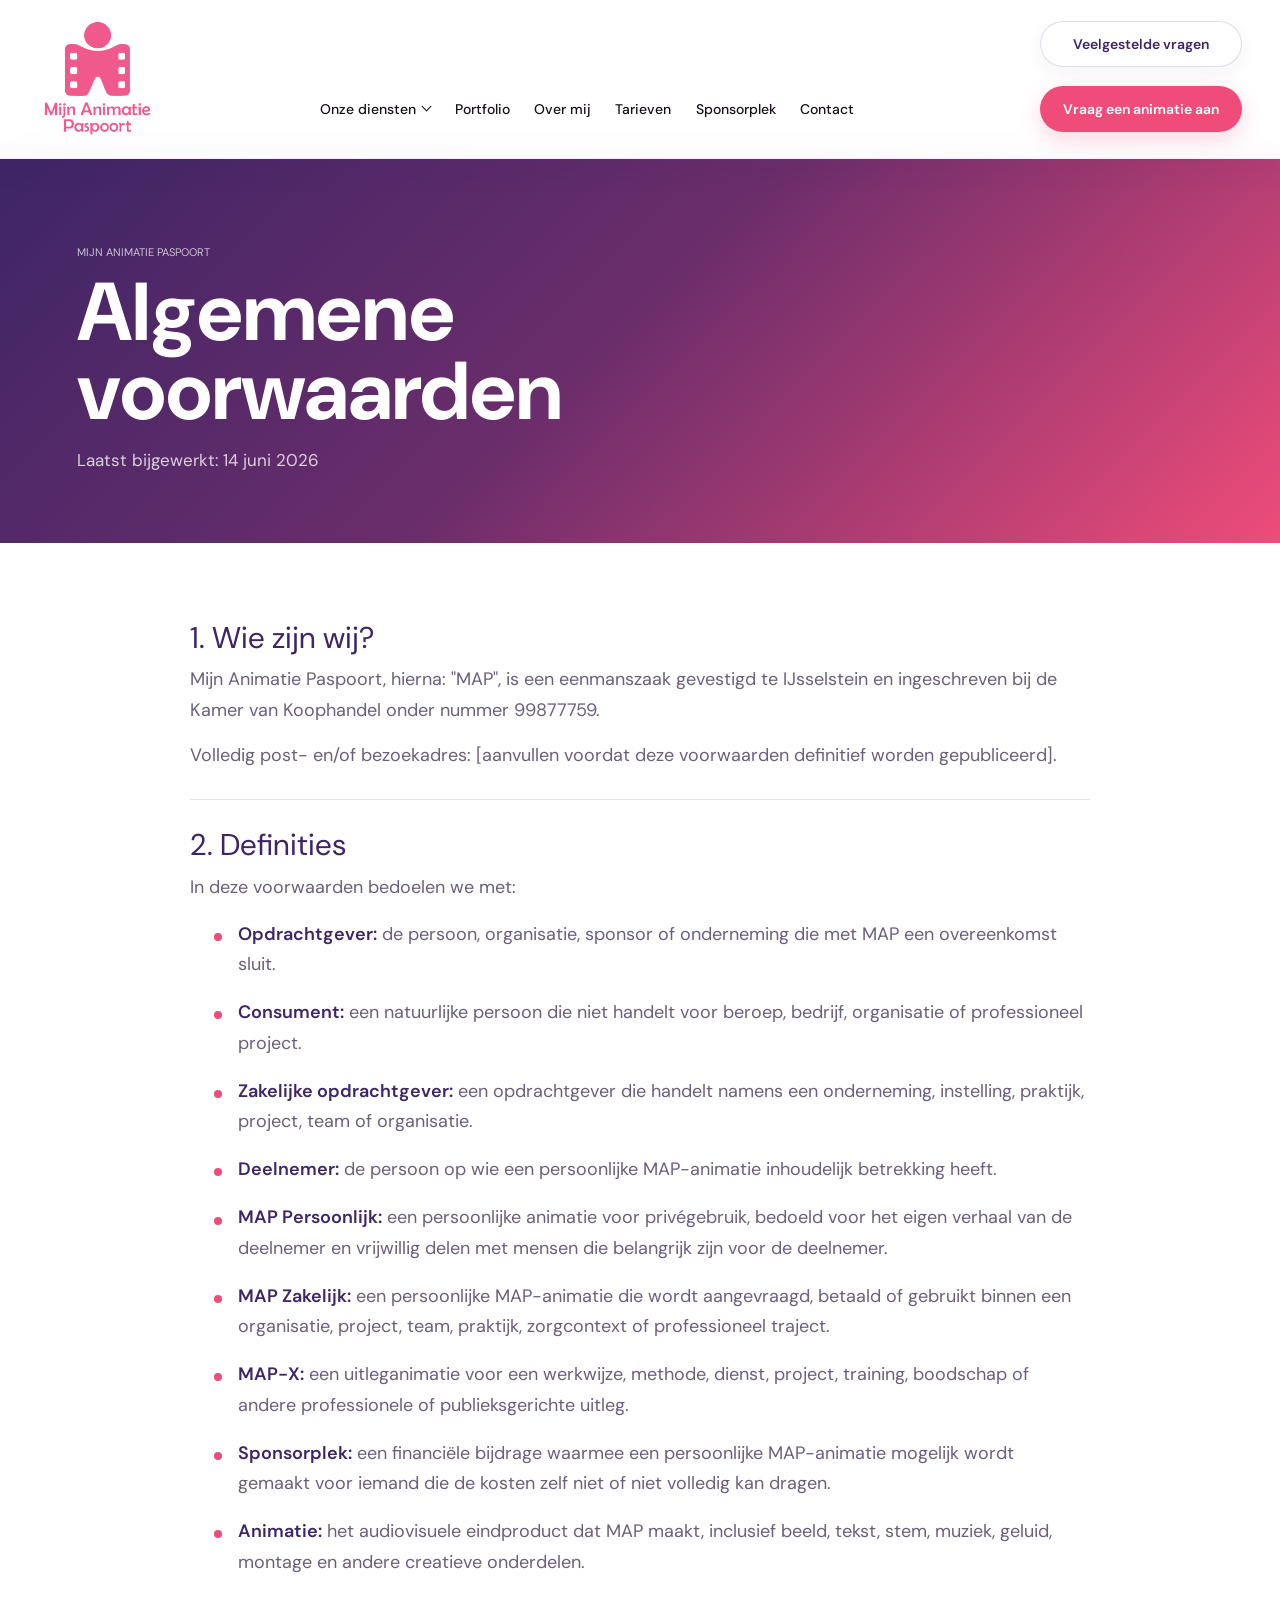
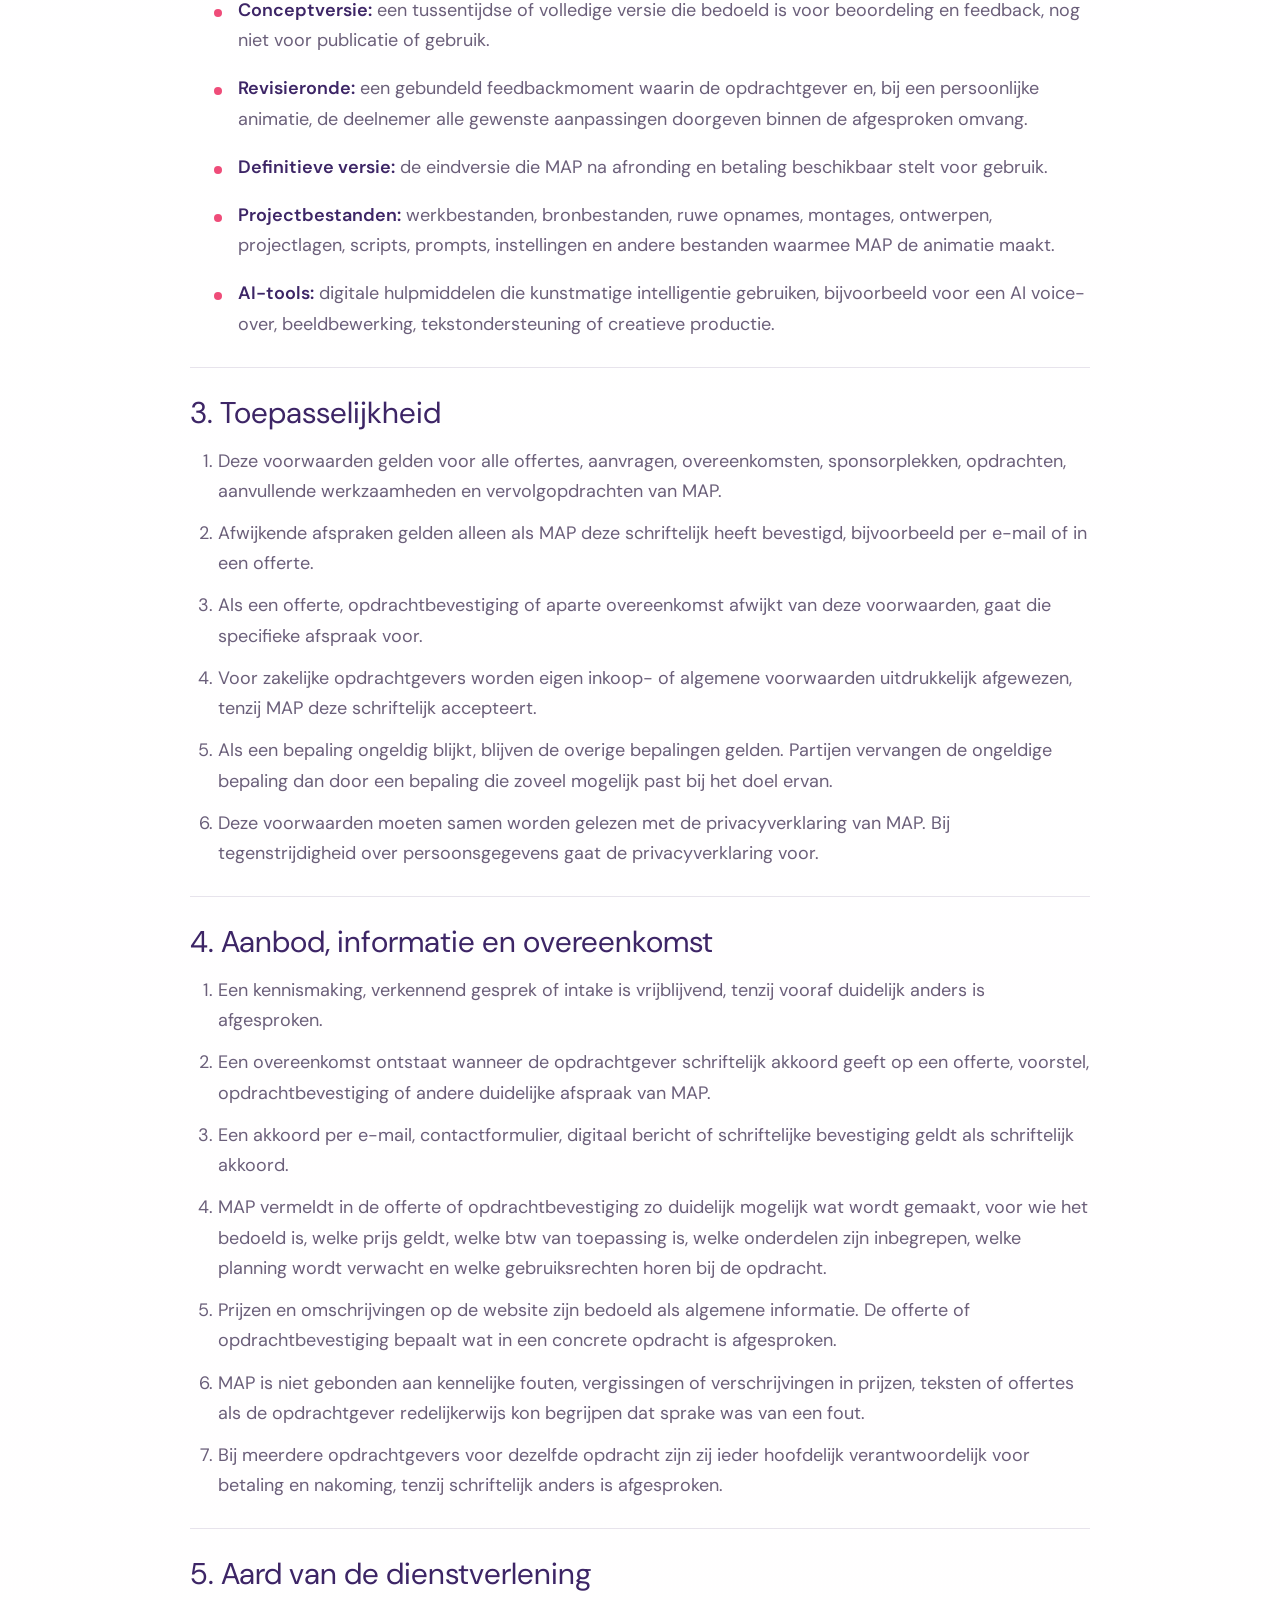
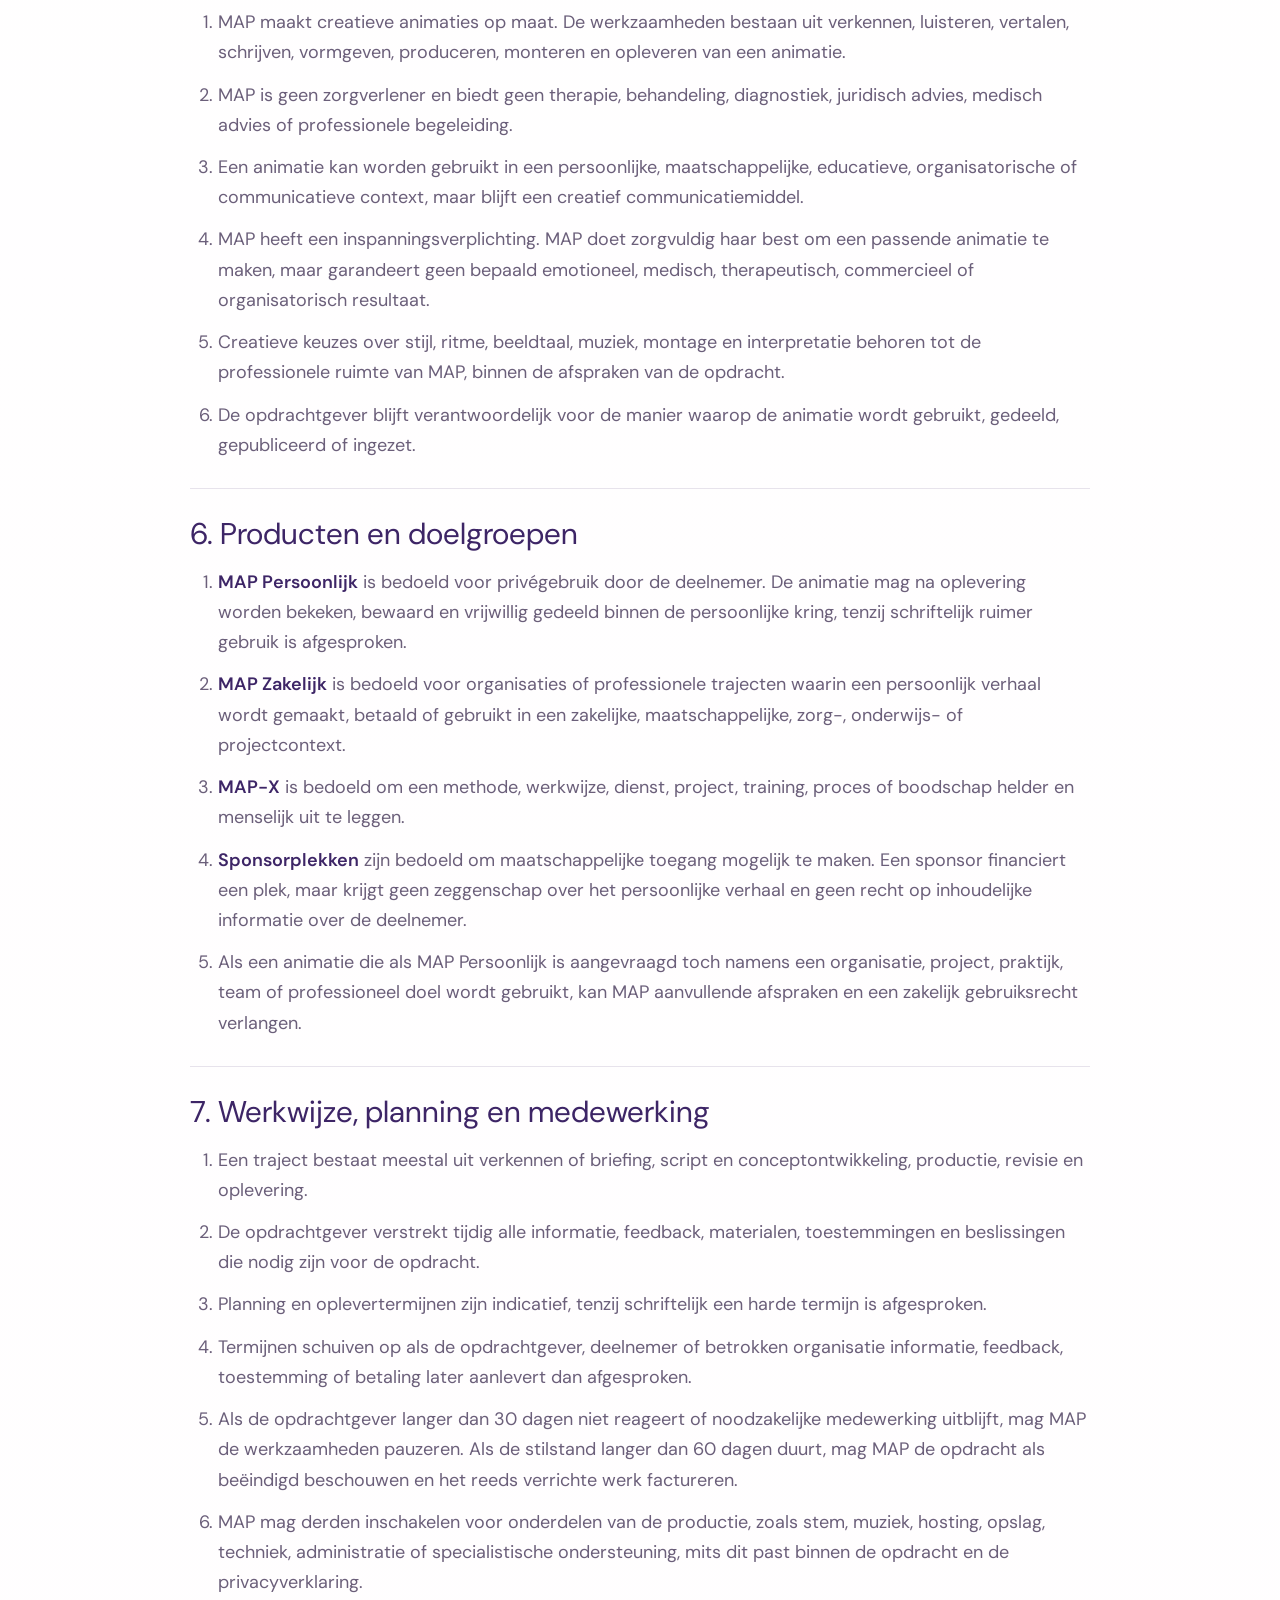
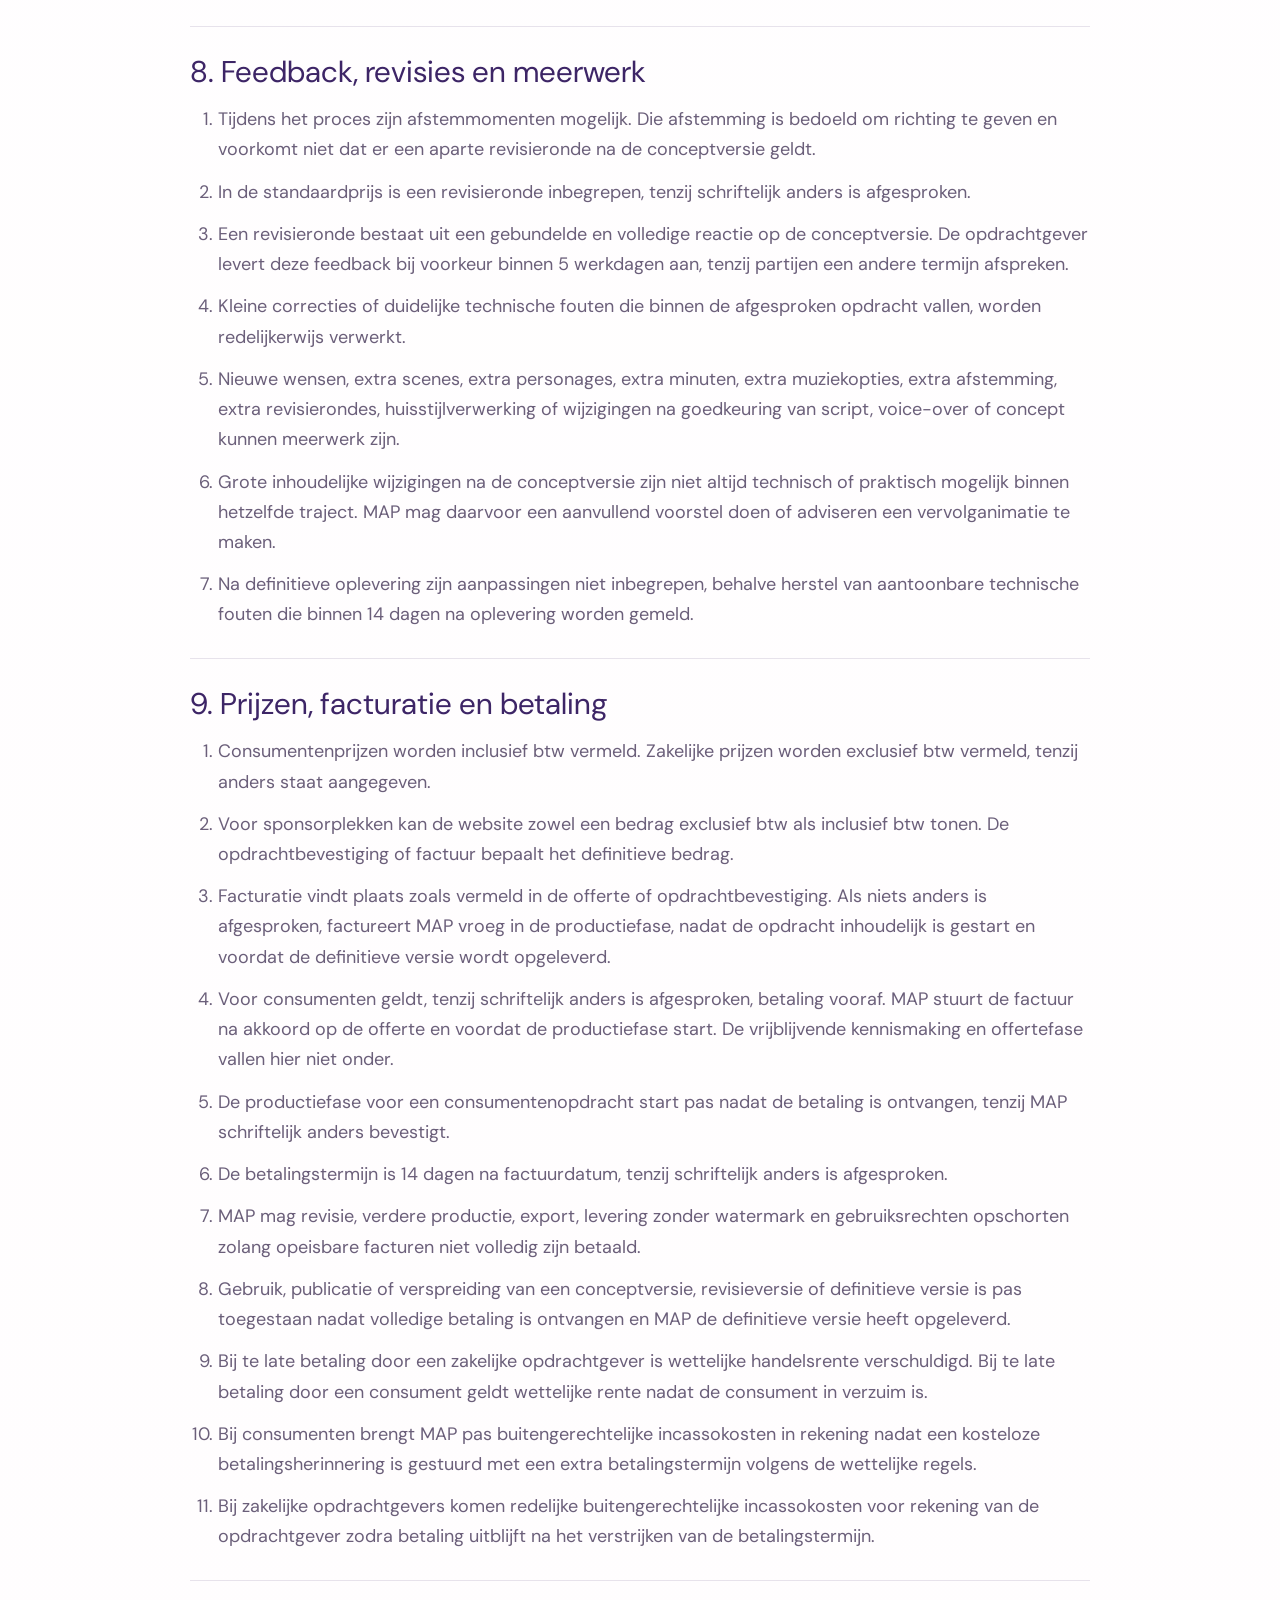
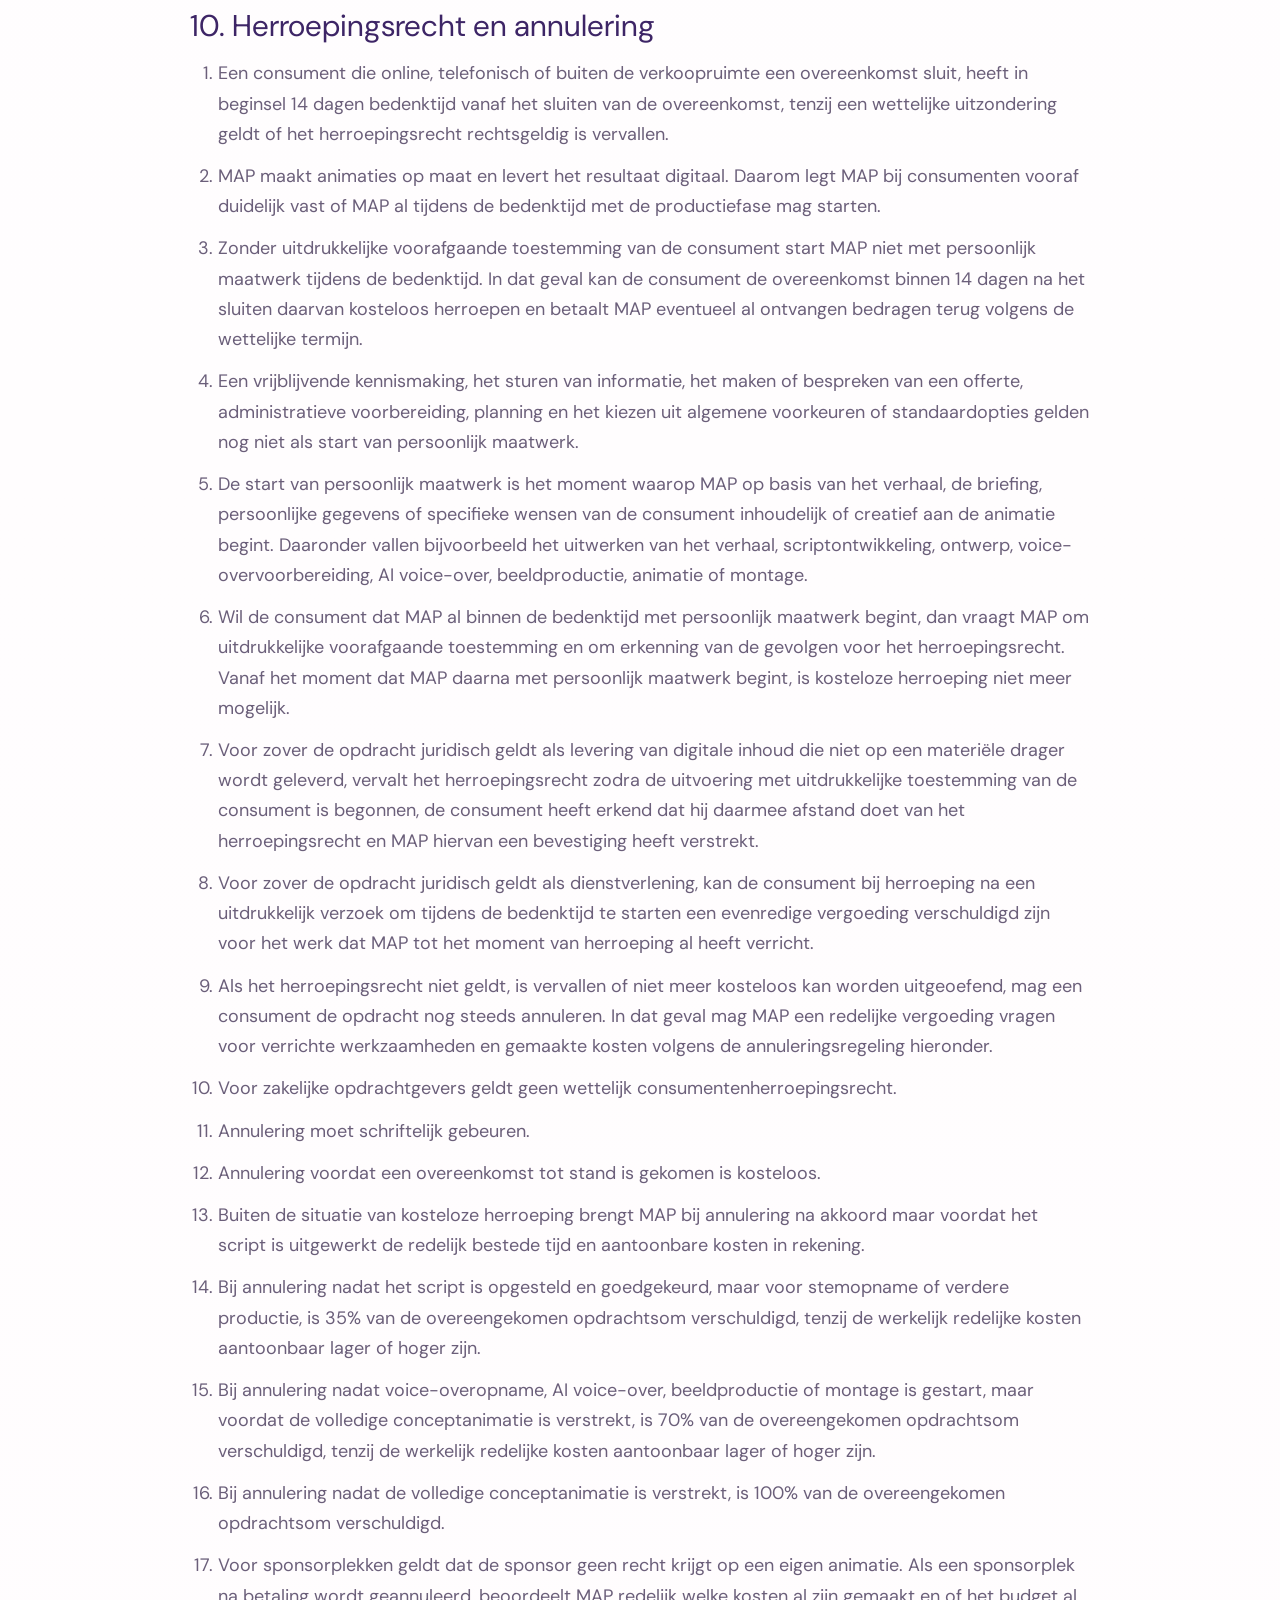
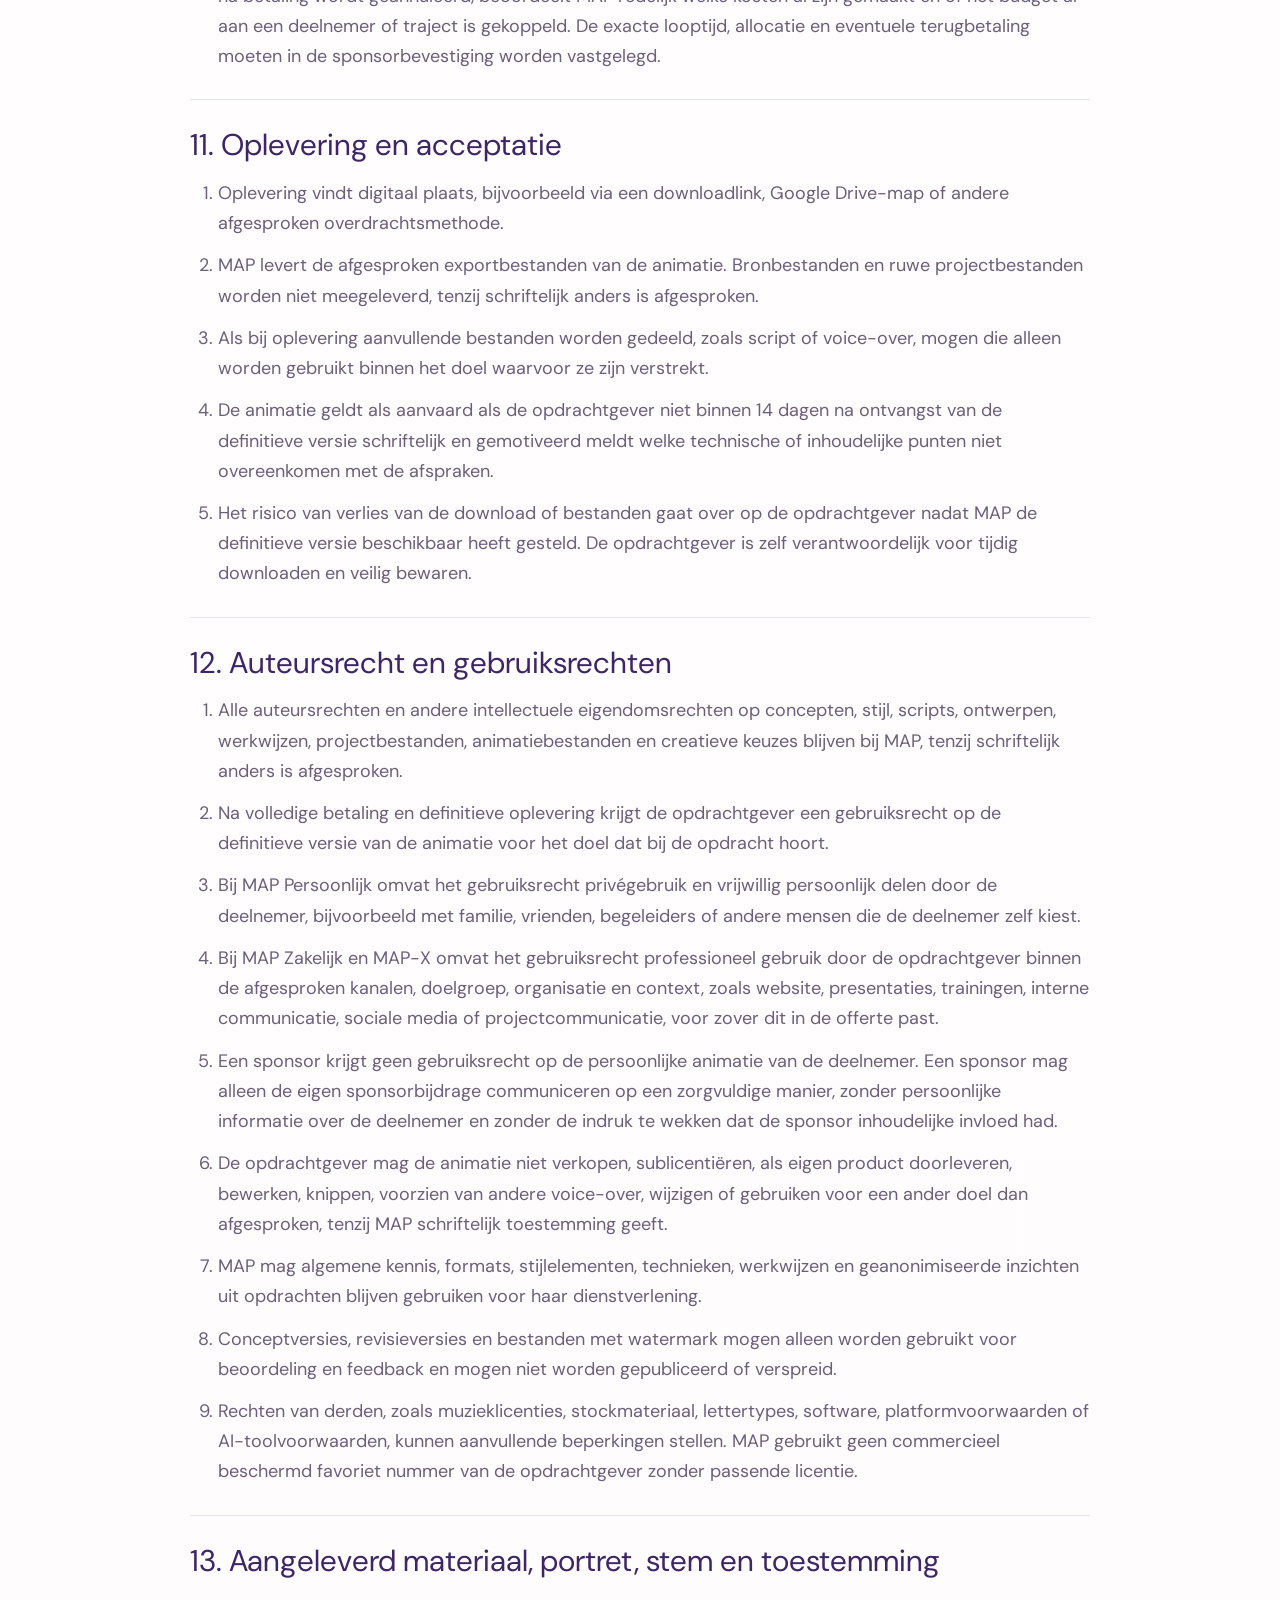
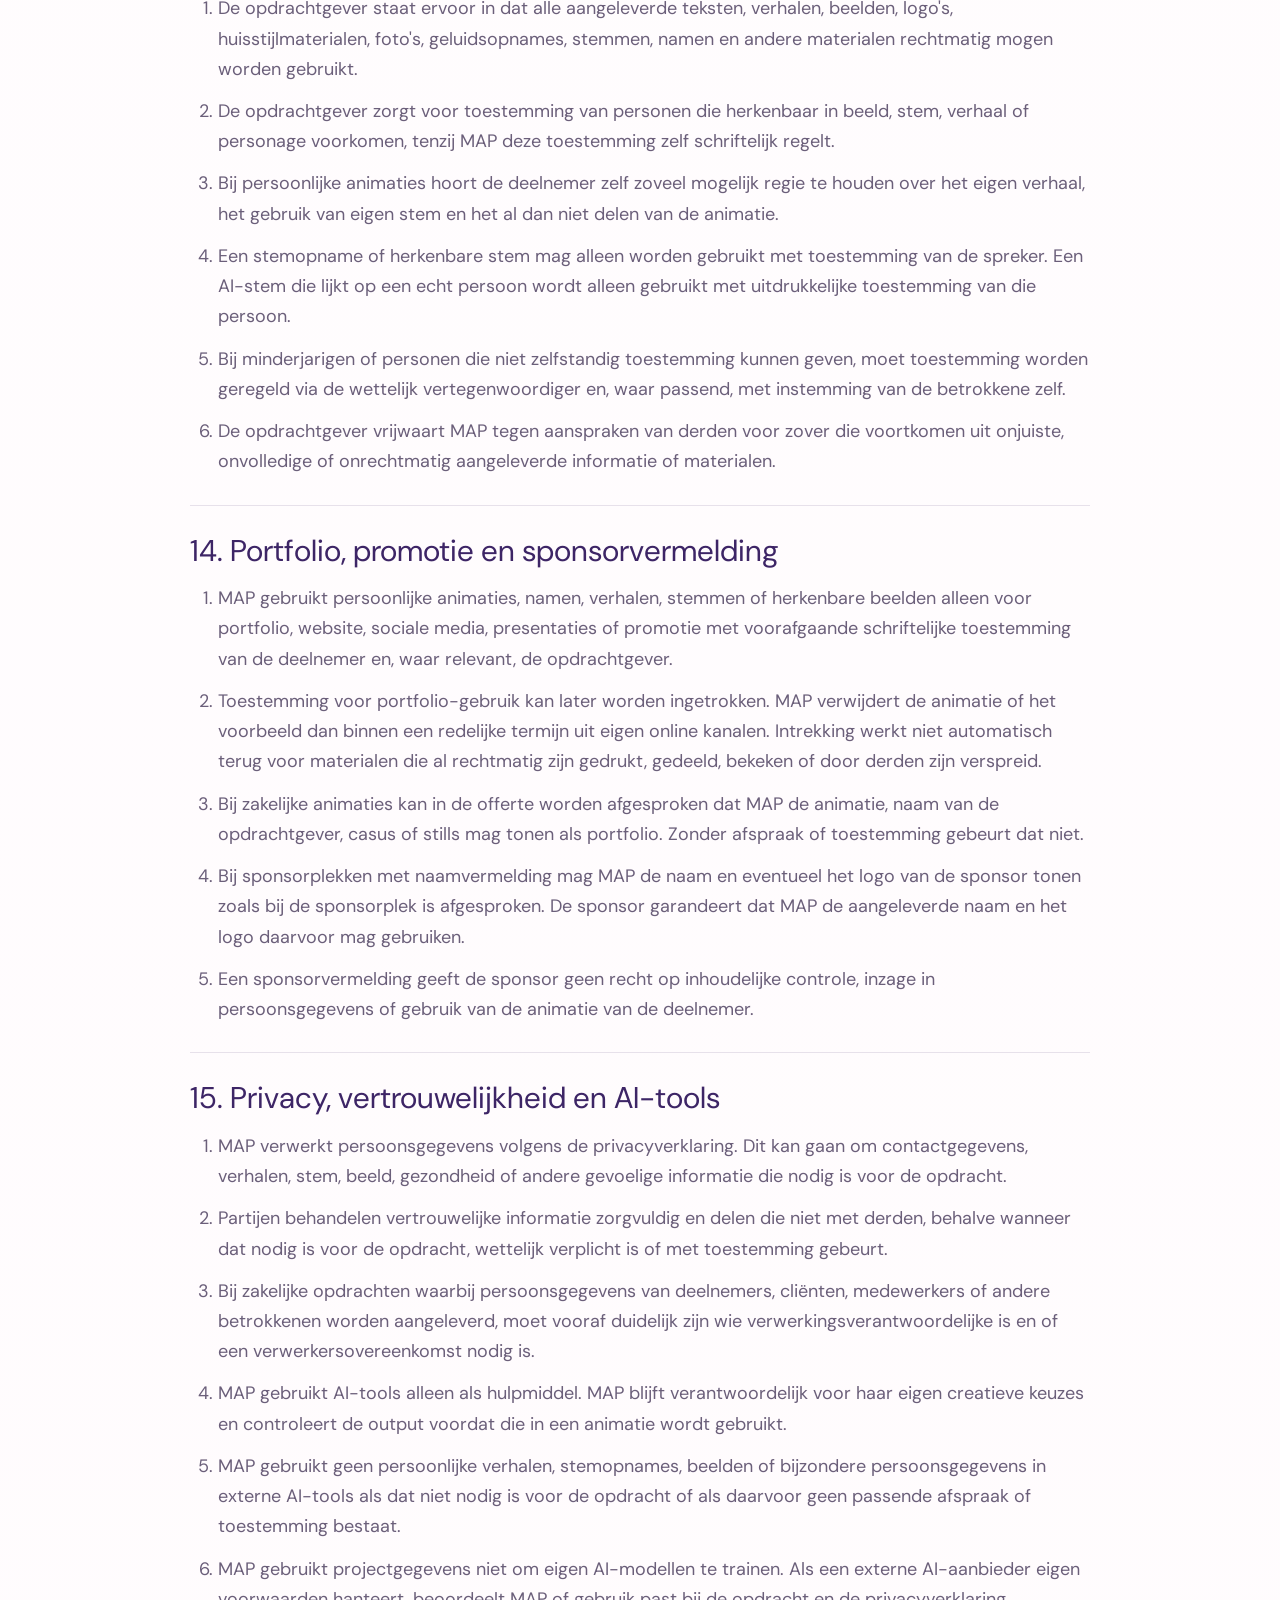
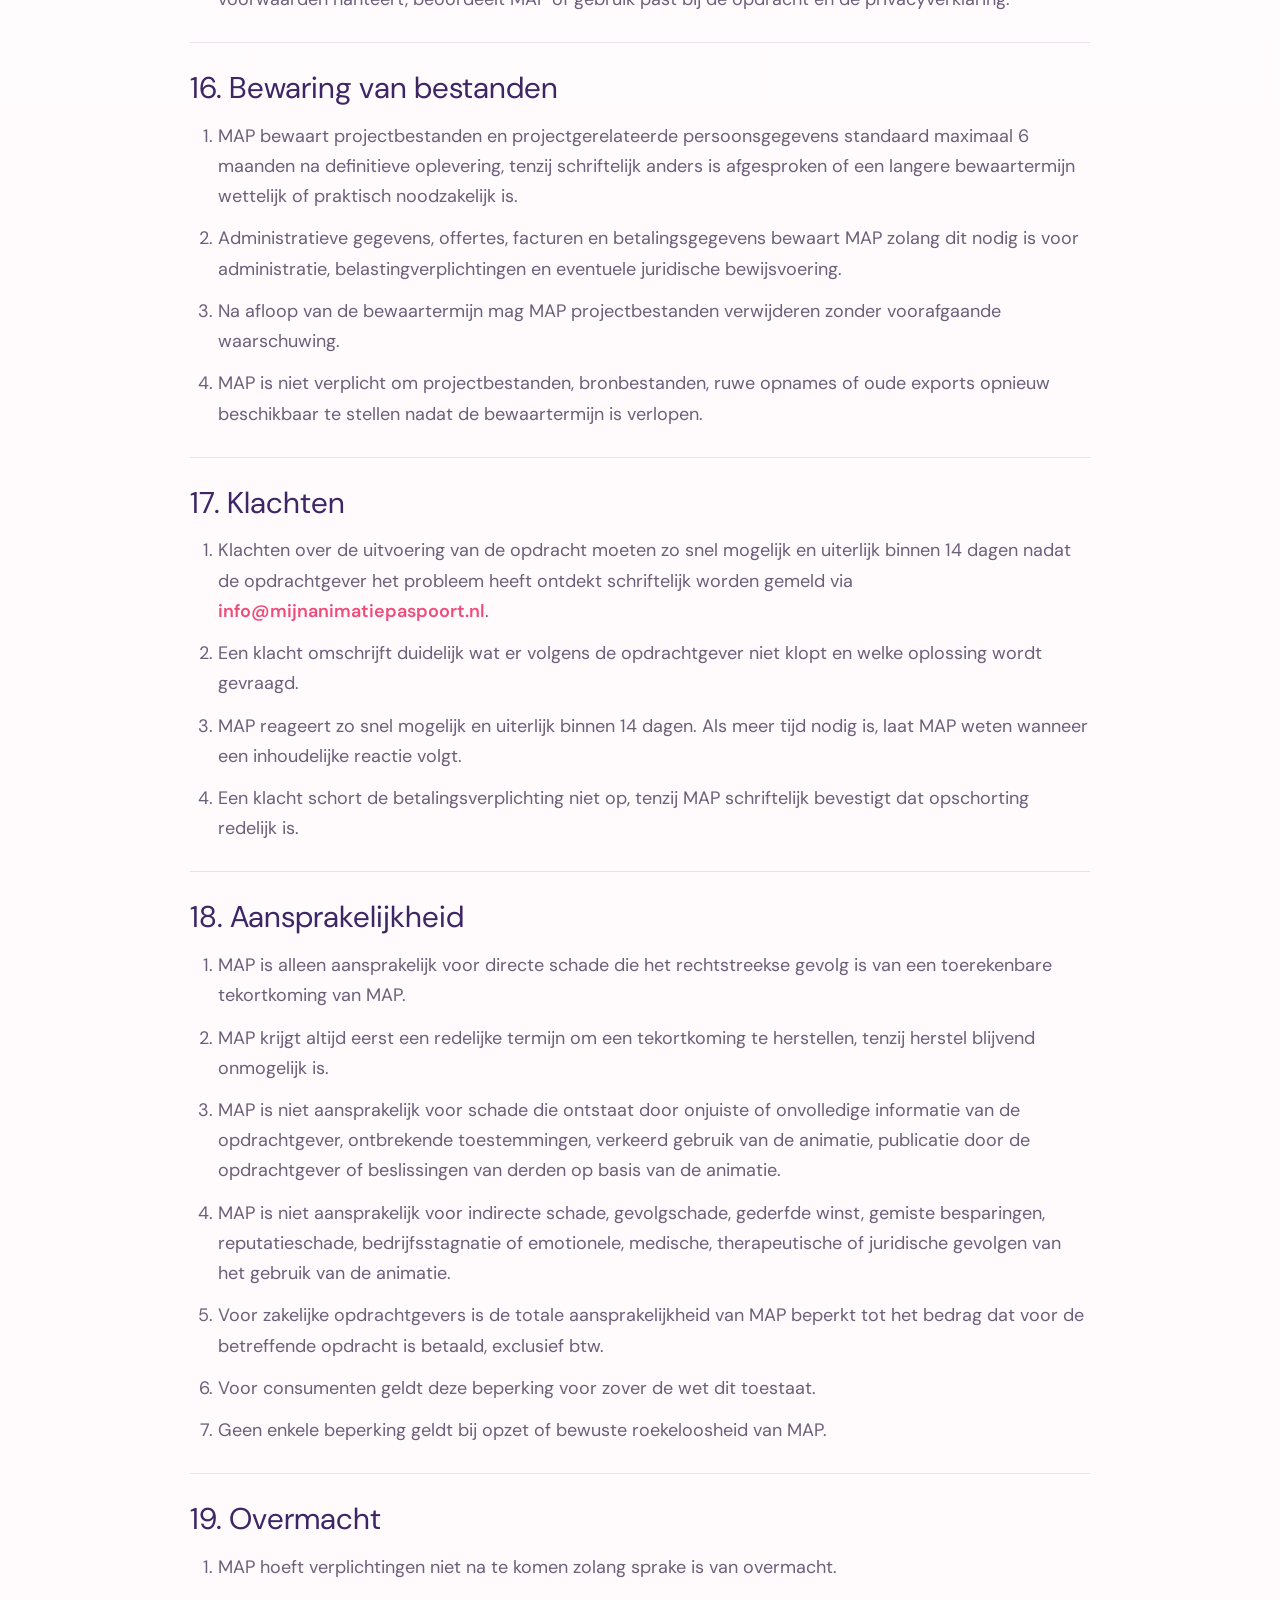
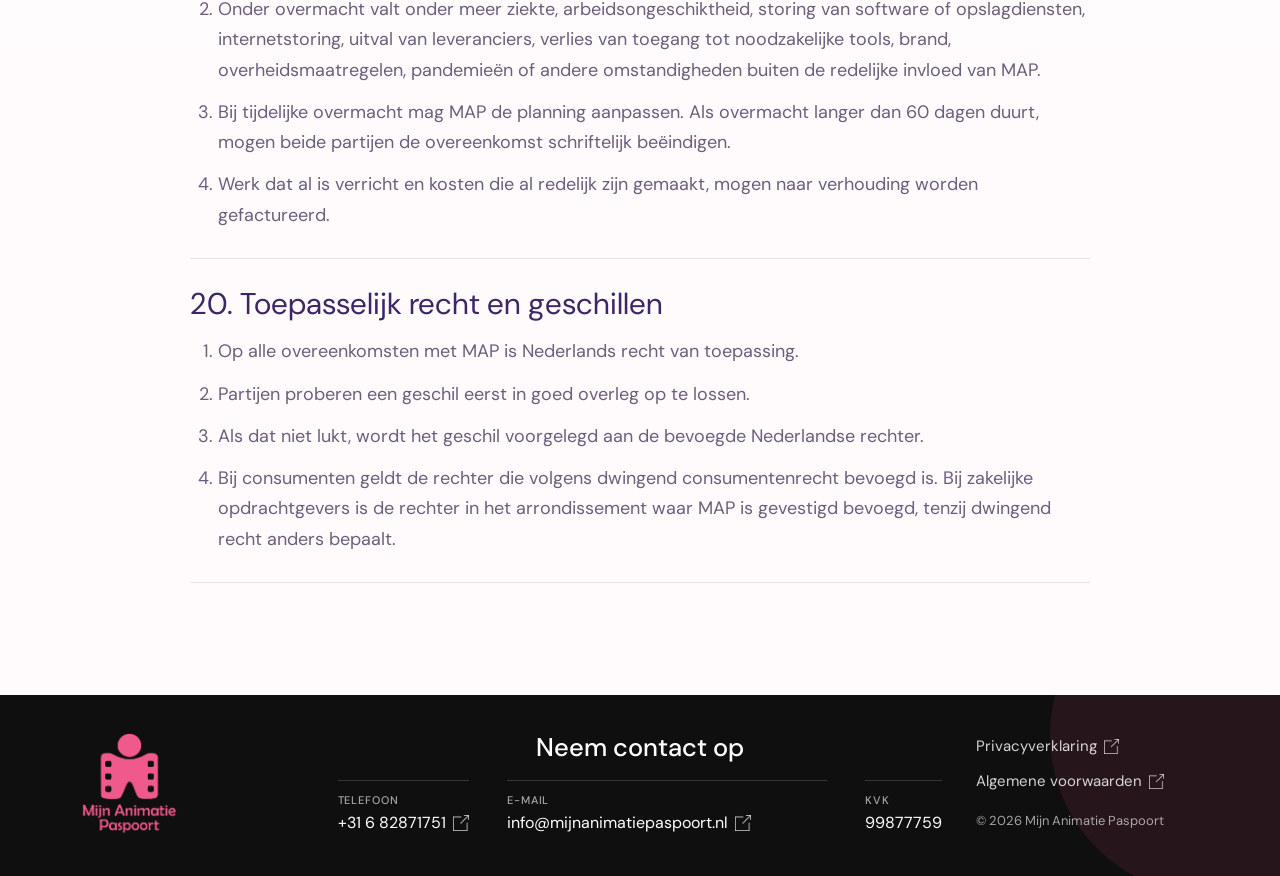
==== commit fca9ad20: "Update logo across site" ====
--- a/algemene-voorwaarden.html
+++ b/algemene-voorwaarden.html
@@ -1,6 +1,13 @@
 <!DOCTYPE html>
 <html lang="nl">
 <head>
+    <!-- Google Tag Manager -->
+<script>(function(w,d,s,l,i){w[l]=w[l]||[];w[l].push({'gtm.start':
+new Date().getTime(),event:'gtm.js'});var f=d.getElementsByTagName(s)[0],
+j=d.createElement(s),dl=l!='dataLayer'?'&l='+l:'';j.async=true;j.src=
+'https://www.googletagmanager.com/gtm.js?id='+i+dl;f.parentNode.insertBefore(j,f);
+})(window,document,'script','dataLayer','GTM-MHHBWGMB');</script>
+<!-- End Google Tag Manager -->
     <meta charset="UTF-8">
     <meta name="viewport" content="width=device-width, initial-scale=1.0">
     <title>Algemene voorwaarden | Mijn Animatie Paspoort</title>
@@ -10,9 +17,13 @@
     <link rel="stylesheet" href="style.css">
 </head>
 <body>
+    <!-- Google Tag Manager (noscript) -->
+<noscript><iframe src="https://www.googletagmanager.com/ns.html?id=GTM-MHHBWGMB"
+height="0" width="0" style="display:none;visibility:hidden"></iframe></noscript>
+<!-- End Google Tag Manager (noscript) -->
     <header class="site-header">
         <a class="brand" href="index.html">
-            <img src="logo.svg" alt="Mijn Animatie Paspoort">
+            <img src="logo.png" alt="Mijn Animatie Paspoort">
         </a>
 
         <nav class="nav" id="site-nav" aria-label="Hoofdnavigatie">
@@ -309,7 +320,7 @@
 
         <footer class="site-footer" id="contact">
             <div class="footer-brand">
-                <img src="logo.svg" alt="Mijn Animatie Paspoort">
+                <img src="logo.png" alt="Mijn Animatie Paspoort">
             </div>
 
             <div class="footer-contact">
--- a/style.css
+++ b/style.css
@@ -24,6 +24,38 @@
     --shadow: 0 24px 70px rgba(67, 38, 108, 0.18);
 }
 
+.hero-picture {
+    aspect-ratio: 1402 / 1122;
+}
+
+.map-hero-illustration {
+    aspect-ratio: 1672 / 941;
+}
+
+.mapx-hero-illustration {
+    aspect-ratio: 1746 / 901;
+}
+
+.portfolio-hero-illustration {
+    aspect-ratio: 1655 / 950;
+}
+
+.about-hero-illustration {
+    aspect-ratio: 1537 / 1023;
+}
+
+.sponsor-hero-illustration {
+    aspect-ratio: 2172 / 724;
+}
+
+.contact-hero-illustration {
+    aspect-ratio: 900 / 592;
+}
+
+.faq-hero-illustration {
+    aspect-ratio: 1882 / 836;
+}
+
 * {
     box-sizing: border-box;
 }
@@ -418,6 +450,7 @@
 }
 
 .hero-eyebrow {
+    display: none;
     margin: 0 0 16px !important;
     color: #5d4fbd !important;
     font-size: 14px !important;
@@ -448,9 +481,9 @@
 .hero-statement-sub {
     max-width: 510px;
     margin-top: 22px !important;
-    color: rgba(61, 37, 102, 0.84) !important;
-    font-size: 18px !important;
-    font-weight: 400 !important;
+    color: #5d4fbd !important;
+    font-size: 15px !important;
+    font-weight: 600 !important;
     line-height: 1.58 !important;
     text-align: left;
     text-transform: none;
@@ -2803,6 +2836,7 @@
 
 .route-options::before {
     content: "";
+    box-sizing: border-box;
     position: absolute;
     z-index: 0;
     top: 8px;
@@ -4570,7 +4604,7 @@
 
     .hero-statement-sub {
         max-width: 480px;
-        font-size: 18px !important;
+        font-size: 15px !important;
     }
 
     .hero-visual {
@@ -4682,25 +4716,7 @@
     }
 
     .route-options::before {
-        top: 8px;
-        right: 8px;
-        bottom: auto;
-        left: 8px;
-        width: auto;
-        height: calc((100% - 32px) / 3);
-        transform: translateY(0);
-    }
-
-    .route-options.is-personal::before {
-        transform: translateY(0);
-    }
-
-    .route-options.is-sponsor::before {
-        transform: translateY(calc(100% + 8px));
-    }
-
-    .route-options.is-business::before {
-        transform: translateY(calc(200% + 16px));
+        content: none;
     }
 
     .route-option {
@@ -4715,6 +4731,16 @@
         text-align: left;
     }
 
+    .route-option.is-active {
+        border: 3px solid var(--route-accent);
+        background:
+            linear-gradient(145deg, rgba(255, 255, 255, 0.92), rgba(255, 242, 248, 0.84)),
+            rgba(255, 255, 255, 0.92);
+        box-shadow:
+            inset 0 0 0 1px rgba(255, 255, 255, 0.88),
+            0 14px 30px rgba(117, 97, 211, 0.16);
+    }
+
     .pricing-hero-option:not(:last-child)::after {
         content: none;
     }
@@ -4760,6 +4786,7 @@
         display: flex;
         align-items: center;
         gap: 20px;
+        justify-content: space-between;
         min-height: 112px;
         padding-top: 16px;
         padding-bottom: 16px;
@@ -4770,24 +4797,54 @@
     }
 
     .nav {
-        display: none;
-    }
-
-    .site-header.is-menu-open .nav {
         position: absolute;
         top: 100%;
+        right: 0;
         left: 0;
-        right: 0;
         display: flex;
         flex-direction: column;
         align-items: stretch;
         gap: 0;
+        max-height: 0;
         margin: 0;
+        padding: 0 clamp(22px, 6vw, 34px);
+        overflow: hidden;
+        background: rgba(255, 255, 255, 0.98);
+        border-top: 1px solid rgba(61, 37, 102, 0);
+        border-bottom: 1px solid rgba(61, 37, 102, 0);
+        box-shadow: 0 18px 38px rgba(61, 37, 102, 0);
+        opacity: 0;
+        visibility: hidden;
+        pointer-events: none;
+        transform: translateY(-10px);
+        transition: max-height 320ms ease, padding 320ms ease, opacity 220ms ease, transform 320ms ease, border-color 320ms ease, box-shadow 320ms ease, visibility 0s linear 320ms;
+    }
+
+    .site-header.is-menu-open .nav {
+        max-height: 620px;
         padding: 8px clamp(22px, 6vw, 34px) 18px;
-        background: rgba(255, 255, 255, 0.98);
         border-top: 1px solid rgba(61, 37, 102, 0.08);
         border-bottom: 1px solid rgba(61, 37, 102, 0.08);
         box-shadow: 0 18px 38px rgba(61, 37, 102, 0.12);
+        opacity: 1;
+        visibility: visible;
+        pointer-events: auto;
+        transform: translateY(0);
+        transition: max-height 360ms ease, padding 360ms ease, opacity 220ms ease, transform 360ms ease, border-color 360ms ease, box-shadow 360ms ease;
+    }
+
+    .nav > a,
+    .nav > .nav-dropdown {
+        opacity: 0;
+        transform: translateY(-6px);
+        transition: opacity 180ms ease, transform 240ms ease;
+    }
+
+    .site-header.is-menu-open .nav > a,
+    .site-header.is-menu-open .nav > .nav-dropdown {
+        opacity: 1;
+        transform: translateY(0);
+        transition-delay: 90ms;
     }
 
     .site-header.is-menu-open .nav a {
@@ -4797,6 +4854,10 @@
 
     .site-header.is-menu-open .nav a:last-child {
         border-bottom: 0;
+    }
+
+    .site-header.is-menu-open .nav a.nav-cta {
+        display: none;
     }
 
     .site-header.is-menu-open .nav-dropdown {
@@ -4843,6 +4904,7 @@
 
     .header-actions {
         gap: 8px;
+        margin-left: auto;
     }
 
     .header-button {
@@ -4851,6 +4913,35 @@
 
     .menu-button {
         display: inline-flex;
+        align-items: center;
+        width: 52px;
+        height: 52px;
+        color: var(--hero-purple);
+    }
+
+    .menu-button span {
+        width: 31px;
+        height: 4px;
+    }
+
+    .menu-button span:nth-child(2) {
+        width: 24px;
+    }
+
+    .site-header.is-menu-open .menu-button span:nth-child(1) {
+        transform: translateY(10px) rotate(45deg);
+    }
+
+    .site-header.is-menu-open .menu-button span:nth-child(3) {
+        transform: translateY(-10px) rotate(-45deg);
+    }
+
+    @media (prefers-reduced-motion: reduce) {
+        .nav,
+        .nav > a,
+        .nav > .nav-dropdown {
+            transition: none;
+        }
     }
 
     .legal-page {
@@ -4894,8 +4985,7 @@
         min-height: 0;
         grid-template-columns: 1fr;
         gap: 18px;
-        padding-top: 34px;
-        padding-bottom: 54px;
+        padding: 34px 0 54px;
         background-size: min(200%, max(115%, calc(115% + 18vh - 18vw))) 124%;
     }
 
@@ -4908,20 +4998,30 @@
         order: 2;
         width: 100%;
         min-height: 0;
-        padding-top: 0;
+        padding: 0 clamp(24px, 6vw, 34px);
         border-radius: 0;
+    }
+
+    .hero-actions {
+        justify-content: center;
+        width: 100%;
     }
 
     .hero-visual {
         order: 1;
-        justify-content: flex-end;
-        min-height: clamp(150px, 36vw, 230px);
-        margin-bottom: -6px;
+        justify-content: center;
+        width: calc(100vw - 8px);
+        max-width: none;
+        min-height: clamp(300px, 82vw, 430px);
+        margin-bottom: -10px;
+        margin-left: 50%;
+        transform: translateX(-50%);
     }
 
     .hero-picture {
-        width: min(62vw, 320px);
-        transform: translate(10%, -2%);
+        width: 100%;
+        max-width: none;
+        transform: translate(0, -2%);
     }
 
     .route-card-link {
@@ -5270,7 +5370,7 @@
     }
 
     .hero-statement {
-        padding: 0 26px 36px;
+        padding-bottom: 36px;
     }
 
     .hero-actions {
@@ -5278,7 +5378,15 @@
     }
 
     .hero-statement h1 {
-        font-size: 62px;
+        font-size: clamp(34px, 9.2vw, 42px);
+    }
+
+    .hero-statement h1 span {
+        display: block;
+    }
+
+    .hero-statement h1 em {
+        display: inline;
     }
 
     .hero-eyebrow {
@@ -5286,8 +5394,7 @@
     }
 
     .hero-statement-sub {
-        font-size: 18px !important;
-        line-height: 1.6 !important;
+        line-height: 1.58 !important;
     }
 
     .button.hero-button {
@@ -5417,6 +5524,10 @@
 
     background-color: #fbfaff;
     background-image: url('assets/Voorbeelden_banner_background.png');
+    background-image: image-set(
+        url('assets/banner-v1/Voorbeelden_banner_background-1400.webp') type('image/webp'),
+        url('assets/Voorbeelden_banner_background.png') type('image/png')
+    );
     background-repeat: no-repeat;
     background-position: center top;
 
@@ -5435,11 +5546,40 @@
     width: clamp(400px, 34vw, 520px);
     aspect-ratio: 1448 / 1086;
     background-image: url('assets/Voorbeelden_banner_illustration.png');
+    background-image: image-set(
+        url('assets/banner-v1/Voorbeelden_banner_illustration-960.webp') type('image/webp'),
+        url('assets/Voorbeelden_banner_illustration.png') type('image/png')
+    );
     background-repeat: no-repeat;
     background-position: center;
     background-size: contain;
     pointer-events: none;
     transform: translateY(-50%);
+}
+
+@media (max-width: 1180px) {
+    .examples-header {
+        background-image: image-set(
+            url('assets/banner-v1/Voorbeelden_banner_background-960.webp') type('image/webp'),
+            url('assets/Voorbeelden_banner_background.png') type('image/png')
+        );
+    }
+}
+
+@media (max-width: 680px) {
+    .examples-header {
+        background-image: image-set(
+            url('assets/banner-v1/Voorbeelden_banner_background-640.webp') type('image/webp'),
+            url('assets/Voorbeelden_banner_background.png') type('image/png')
+        );
+    }
+
+    .examples-header::after {
+        background-image: image-set(
+            url('assets/banner-v1/Voorbeelden_banner_illustration-640.webp') type('image/webp'),
+            url('assets/Voorbeelden_banner_illustration.png') type('image/png')
+        );
+    }
 }
 
 .examples-copy,
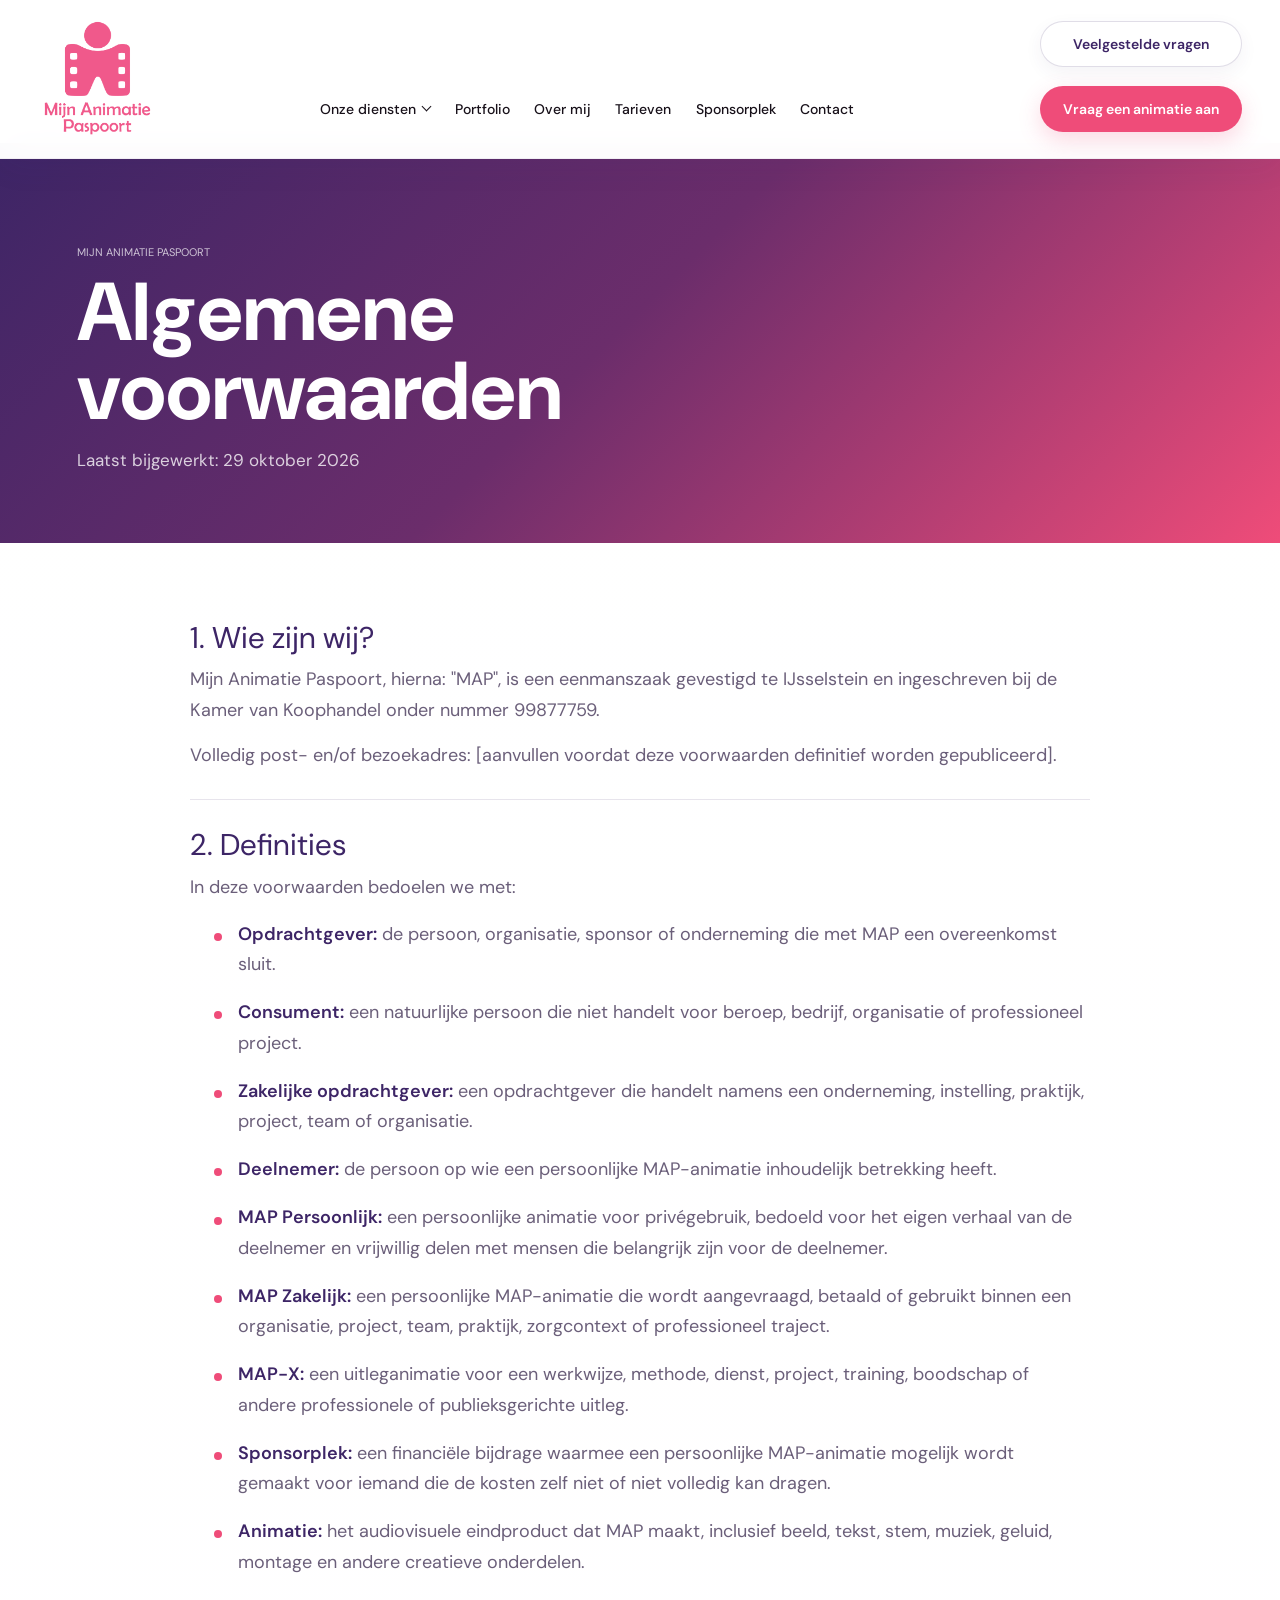
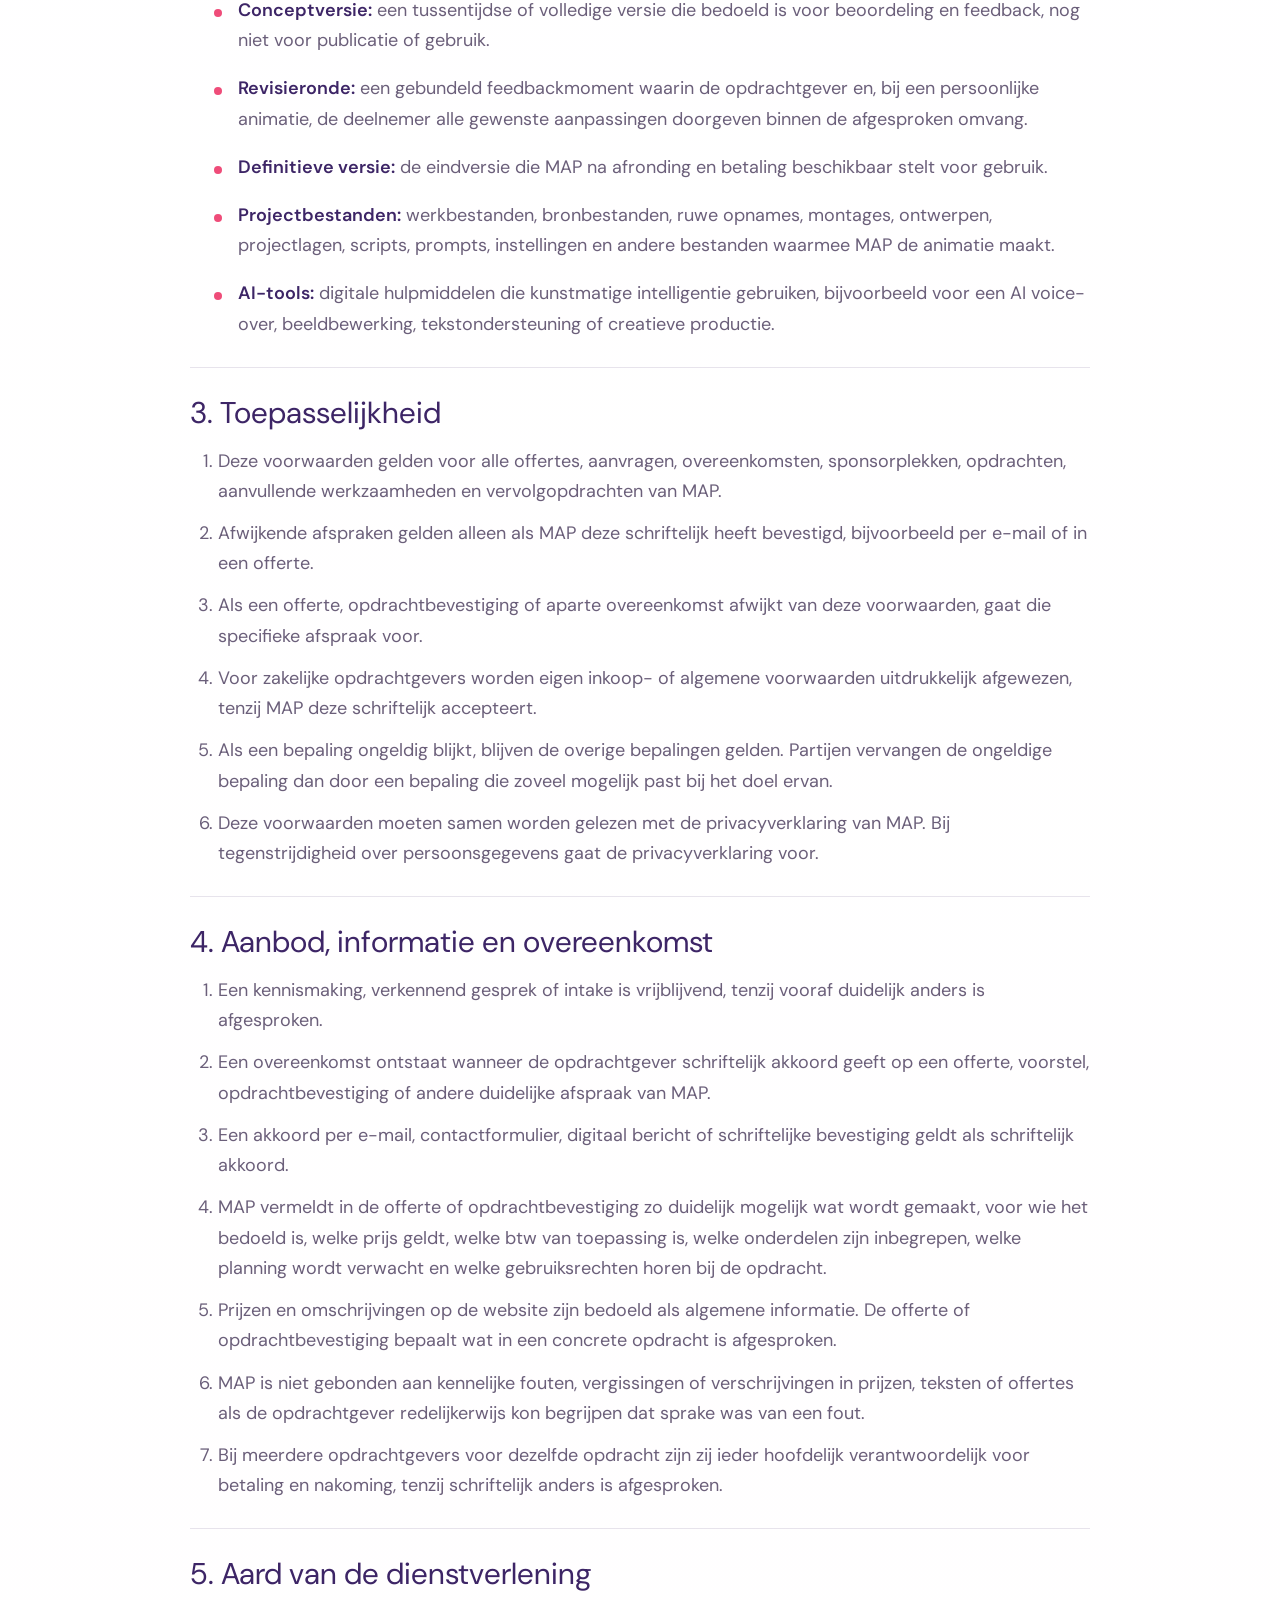
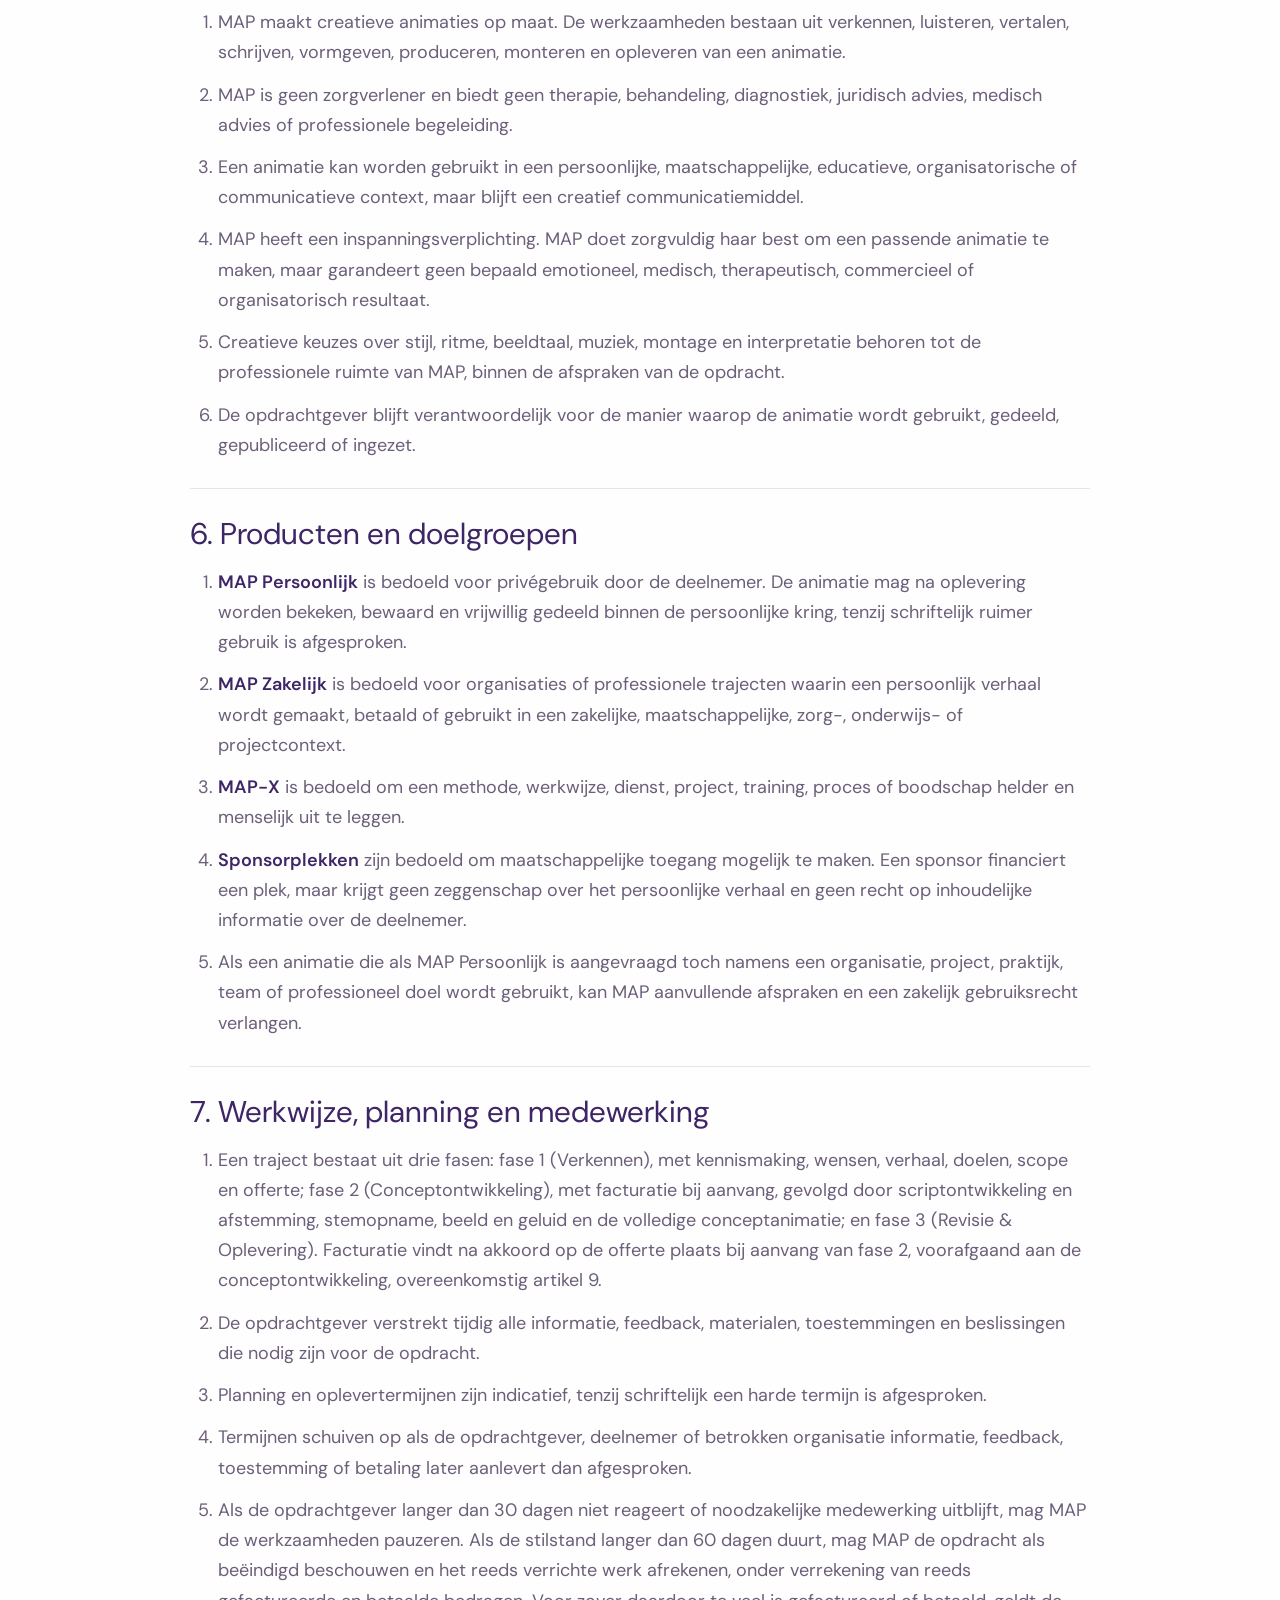
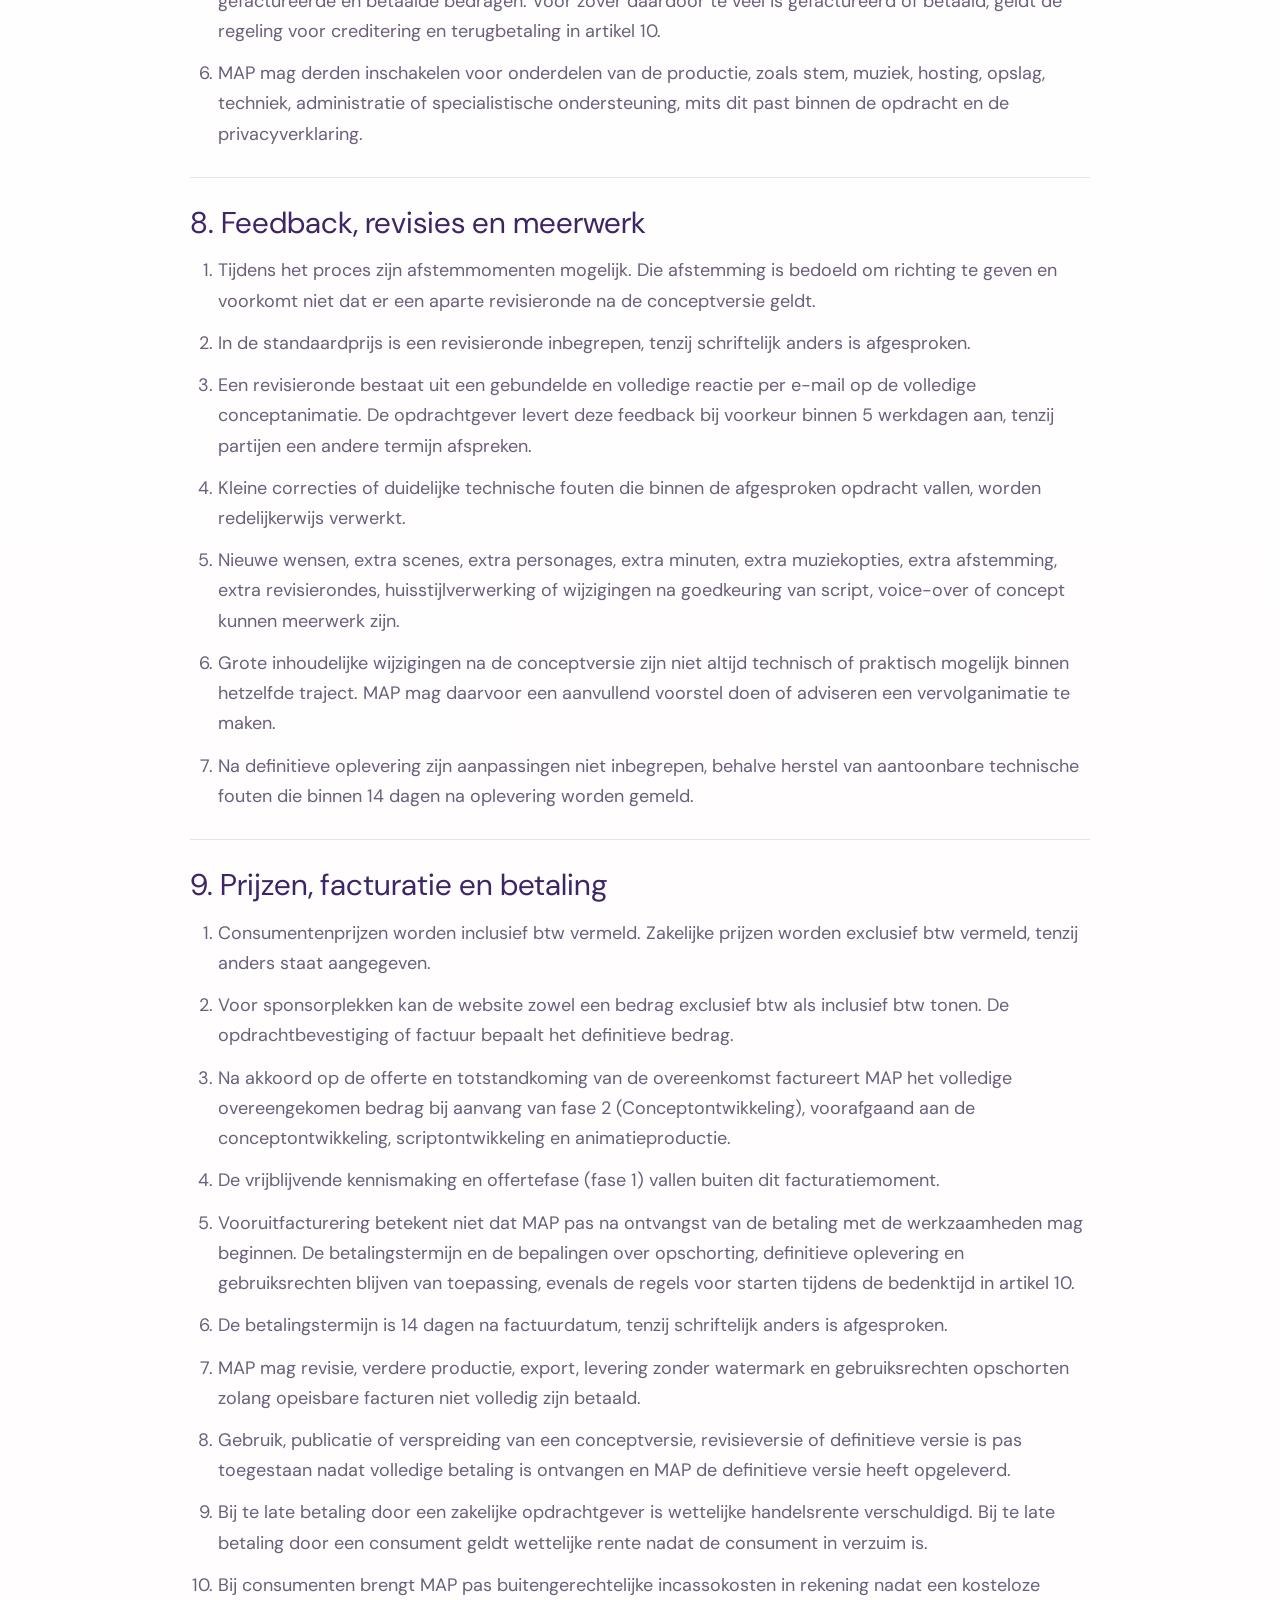
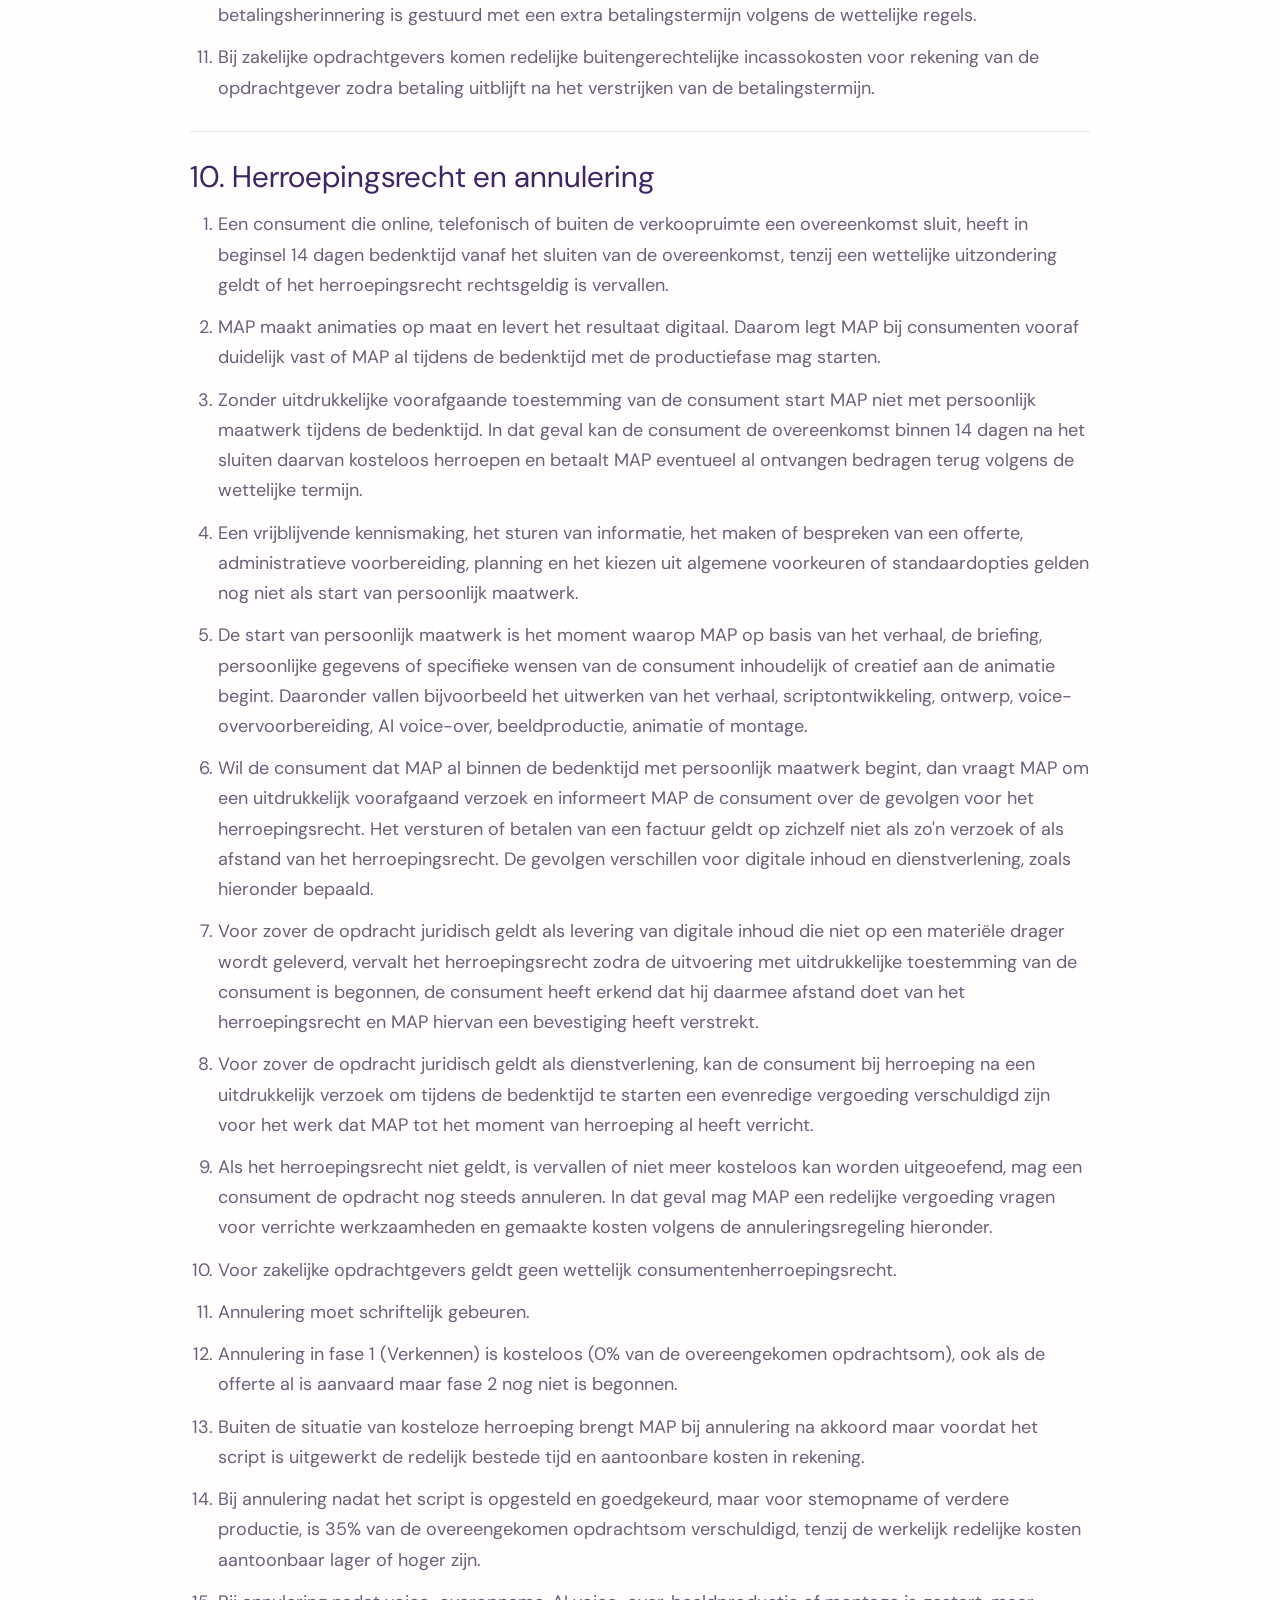
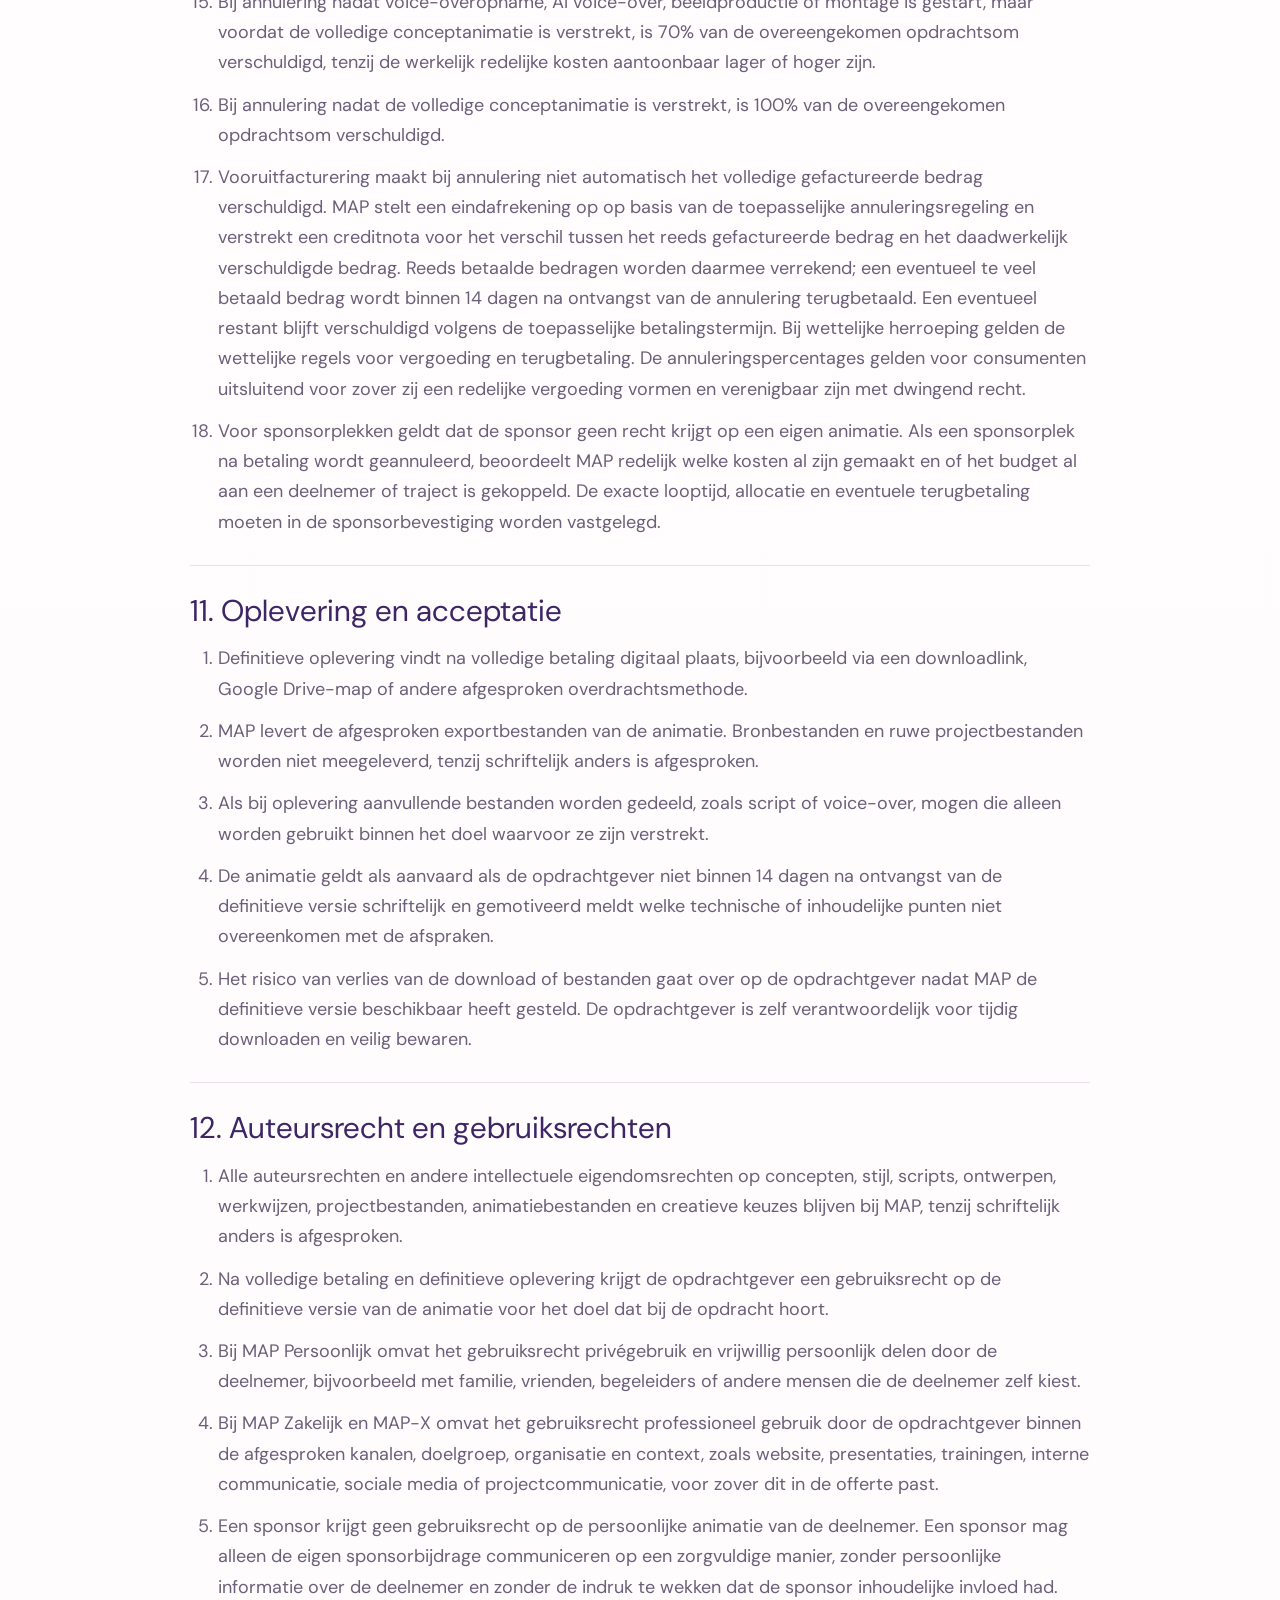
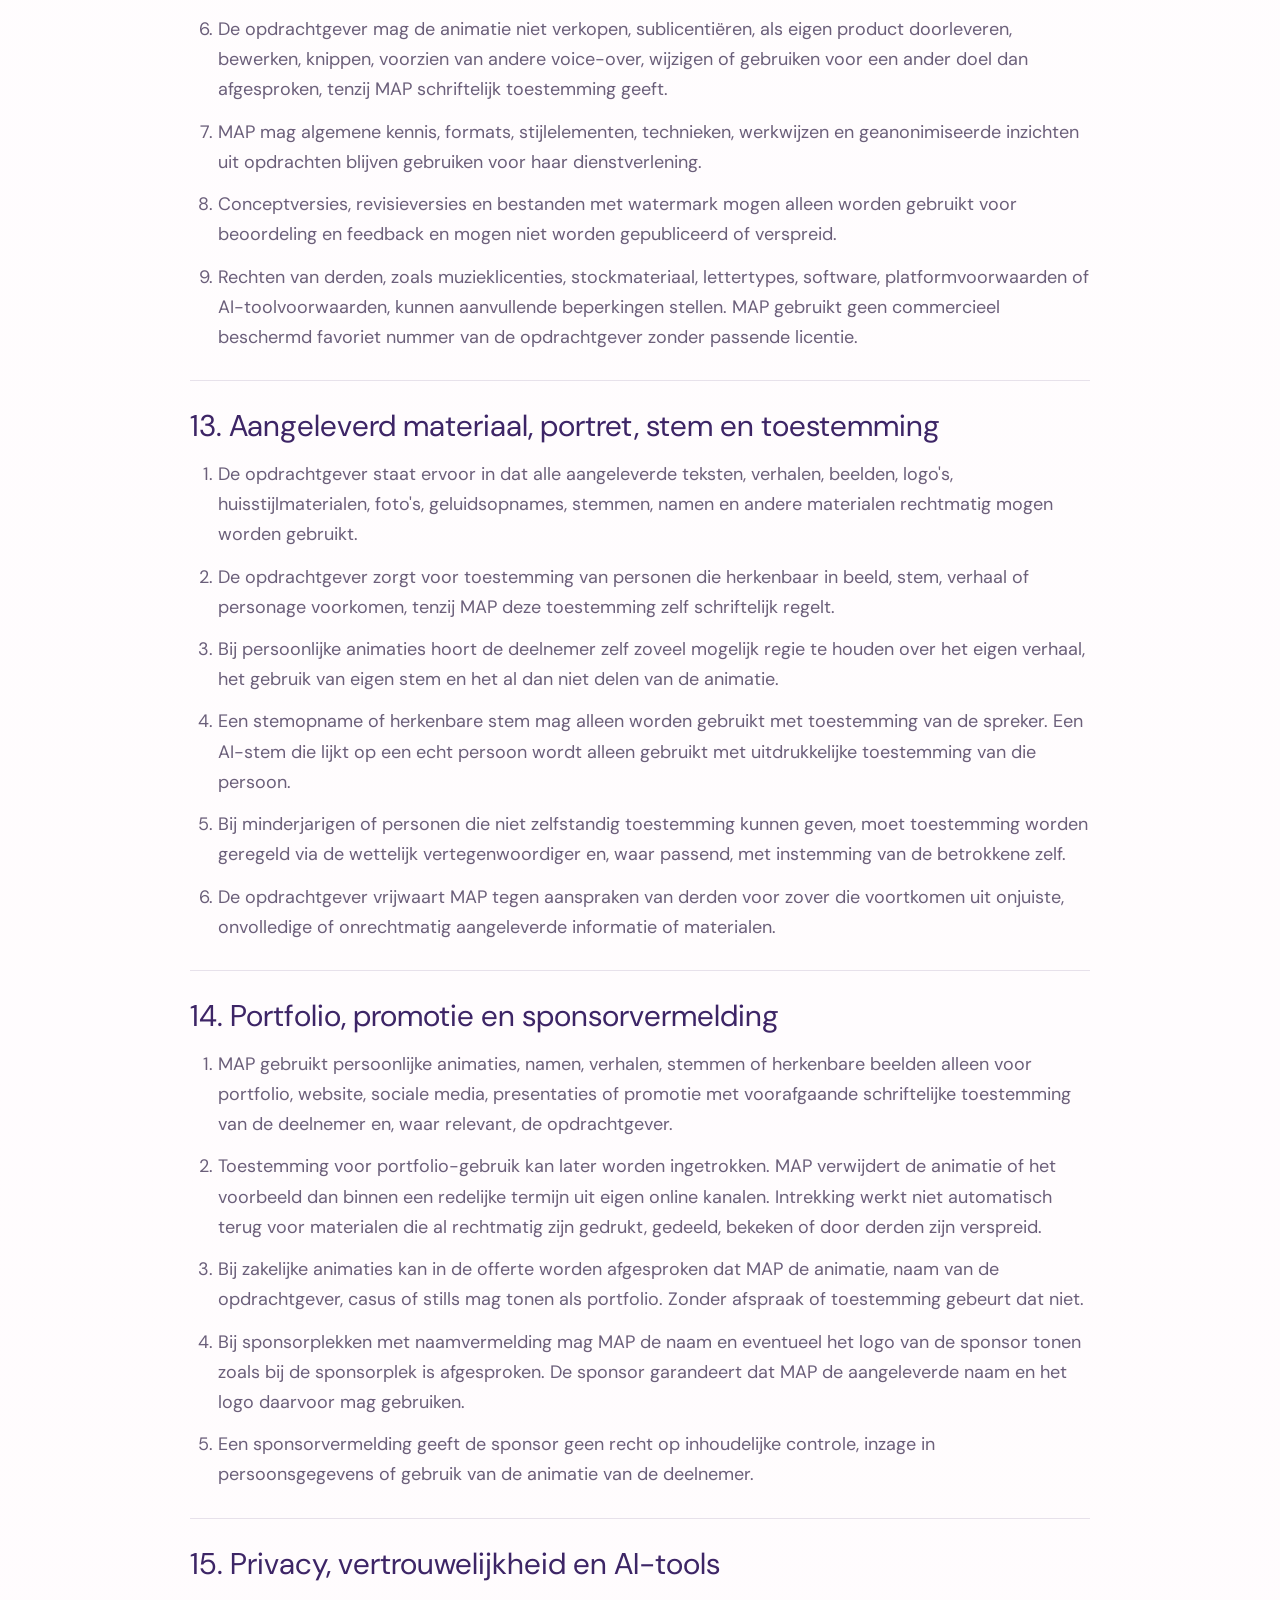
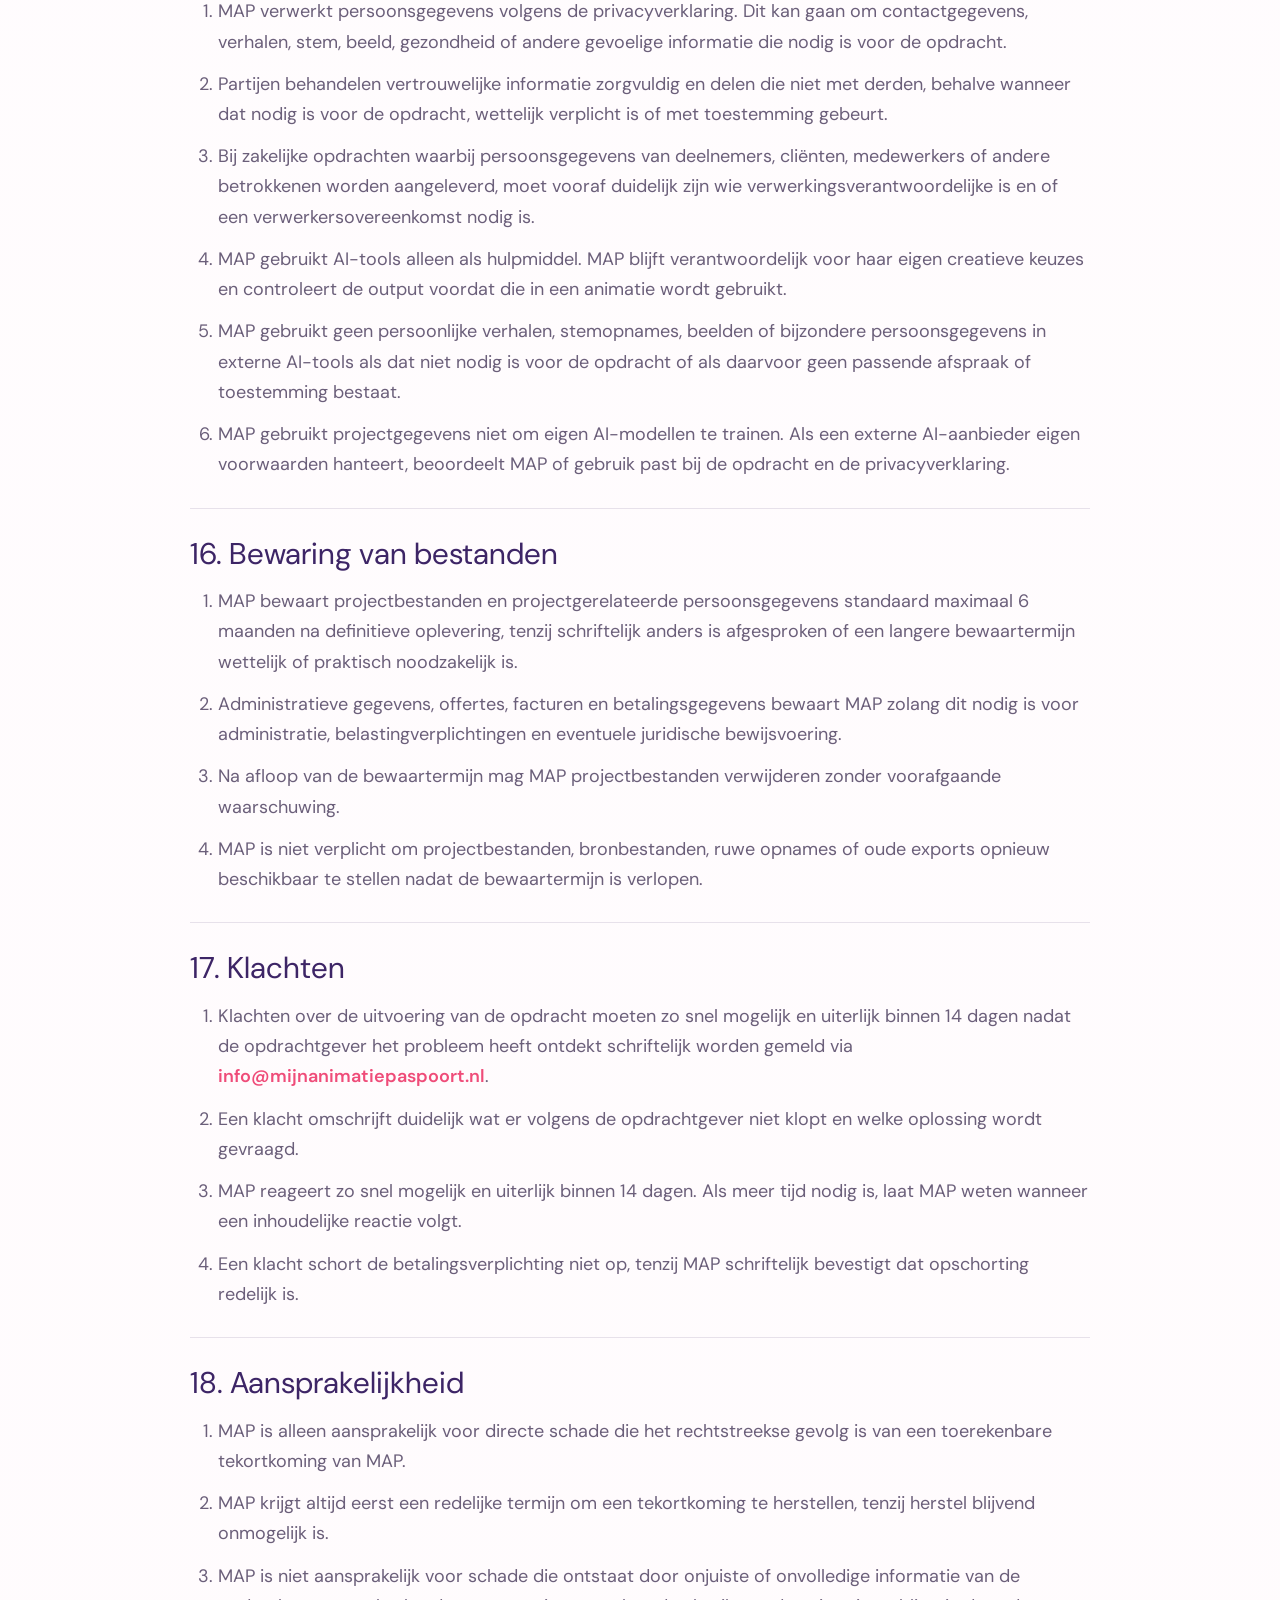
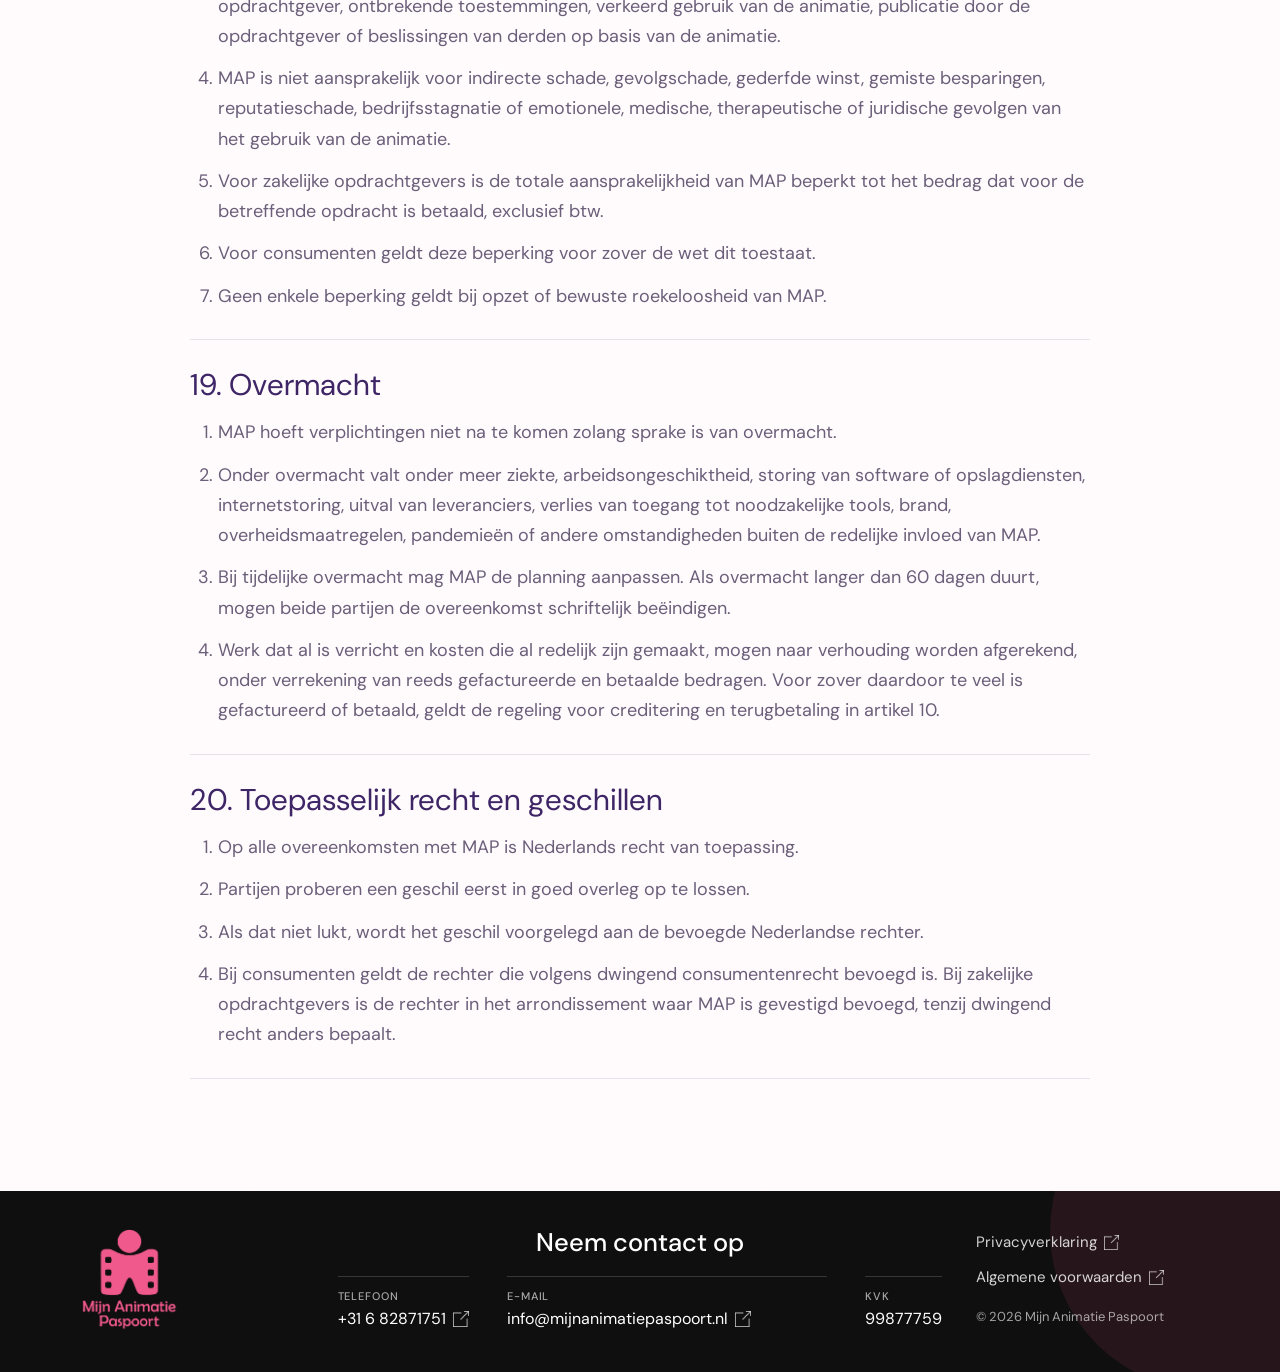
==== commit ec06b8c4: "Actualiseer facturatie en annulering in algemene voorwaarden" ====
--- a/algemene-voorwaarden.html
+++ b/algemene-voorwaarden.html
@@ -59,7 +59,7 @@
         <section class="legal-hero">
             <p class="section-label">Mijn Animatie Paspoort</p>
             <h1>Algemene voorwaarden</h1>
-            <p>Laatst bijgewerkt: 14 juni 2026</p>
+            <p>Laatst bijgewerkt: 29 oktober 2026</p>
         </section>
 
         <section class="legal-content" aria-label="Algemene voorwaarden">
@@ -141,11 +141,11 @@
             <article>
                 <h2>7. Werkwijze, planning en medewerking</h2>
                 <ol>
-                    <li>Een traject bestaat meestal uit verkennen of briefing, script en conceptontwikkeling, productie, revisie en oplevering.</li>
+                    <li>Een traject bestaat uit drie fasen: fase 1 (Verkennen), met kennismaking, wensen, verhaal, doelen, scope en offerte; fase 2 (Conceptontwikkeling), met facturatie bij aanvang, gevolgd door scriptontwikkeling en afstemming, stemopname, beeld en geluid en de volledige conceptanimatie; en fase 3 (Revisie &amp; Oplevering). Facturatie vindt na akkoord op de offerte plaats bij aanvang van fase 2, voorafgaand aan de conceptontwikkeling, overeenkomstig artikel 9.</li>
                     <li>De opdrachtgever verstrekt tijdig alle informatie, feedback, materialen, toestemmingen en beslissingen die nodig zijn voor de opdracht.</li>
                     <li>Planning en oplevertermijnen zijn indicatief, tenzij schriftelijk een harde termijn is afgesproken.</li>
                     <li>Termijnen schuiven op als de opdrachtgever, deelnemer of betrokken organisatie informatie, feedback, toestemming of betaling later aanlevert dan afgesproken.</li>
-                    <li>Als de opdrachtgever langer dan 30 dagen niet reageert of noodzakelijke medewerking uitblijft, mag MAP de werkzaamheden pauzeren. Als de stilstand langer dan 60 dagen duurt, mag MAP de opdracht als beëindigd beschouwen en het reeds verrichte werk factureren.</li>
+                    <li>Als de opdrachtgever langer dan 30 dagen niet reageert of noodzakelijke medewerking uitblijft, mag MAP de werkzaamheden pauzeren. Als de stilstand langer dan 60 dagen duurt, mag MAP de opdracht als beëindigd beschouwen en het reeds verrichte werk afrekenen, onder verrekening van reeds gefactureerde en betaalde bedragen. Voor zover daardoor te veel is gefactureerd of betaald, geldt de regeling voor creditering en terugbetaling in artikel 10.</li>
                     <li>MAP mag derden inschakelen voor onderdelen van de productie, zoals stem, muziek, hosting, opslag, techniek, administratie of specialistische ondersteuning, mits dit past binnen de opdracht en de privacyverklaring.</li>
                 </ol>
             </article>
@@ -155,7 +155,7 @@
                 <ol>
                     <li>Tijdens het proces zijn afstemmomenten mogelijk. Die afstemming is bedoeld om richting te geven en voorkomt niet dat er een aparte revisieronde na de conceptversie geldt.</li>
                     <li>In de standaardprijs is een revisieronde inbegrepen, tenzij schriftelijk anders is afgesproken.</li>
-                    <li>Een revisieronde bestaat uit een gebundelde en volledige reactie op de conceptversie. De opdrachtgever levert deze feedback bij voorkeur binnen 5 werkdagen aan, tenzij partijen een andere termijn afspreken.</li>
+                    <li>Een revisieronde bestaat uit een gebundelde en volledige reactie per e-mail op de volledige conceptanimatie. De opdrachtgever levert deze feedback bij voorkeur binnen 5 werkdagen aan, tenzij partijen een andere termijn afspreken.</li>
                     <li>Kleine correcties of duidelijke technische fouten die binnen de afgesproken opdracht vallen, worden redelijkerwijs verwerkt.</li>
                     <li>Nieuwe wensen, extra scenes, extra personages, extra minuten, extra muziekopties, extra afstemming, extra revisierondes, huisstijlverwerking of wijzigingen na goedkeuring van script, voice-over of concept kunnen meerwerk zijn.</li>
                     <li>Grote inhoudelijke wijzigingen na de conceptversie zijn niet altijd technisch of praktisch mogelijk binnen hetzelfde traject. MAP mag daarvoor een aanvullend voorstel doen of adviseren een vervolganimatie te maken.</li>
@@ -168,9 +168,9 @@
                 <ol>
                     <li>Consumentenprijzen worden inclusief btw vermeld. Zakelijke prijzen worden exclusief btw vermeld, tenzij anders staat aangegeven.</li>
                     <li>Voor sponsorplekken kan de website zowel een bedrag exclusief btw als inclusief btw tonen. De opdrachtbevestiging of factuur bepaalt het definitieve bedrag.</li>
-                    <li>Facturatie vindt plaats zoals vermeld in de offerte of opdrachtbevestiging. Als niets anders is afgesproken, factureert MAP vroeg in de productiefase, nadat de opdracht inhoudelijk is gestart en voordat de definitieve versie wordt opgeleverd.</li>
-                    <li>Voor consumenten geldt, tenzij schriftelijk anders is afgesproken, betaling vooraf. MAP stuurt de factuur na akkoord op de offerte en voordat de productiefase start. De vrijblijvende kennismaking en offertefase vallen hier niet onder.</li>
-                    <li>De productiefase voor een consumentenopdracht start pas nadat de betaling is ontvangen, tenzij MAP schriftelijk anders bevestigt.</li>
+                    <li>Na akkoord op de offerte en totstandkoming van de overeenkomst factureert MAP het volledige overeengekomen bedrag bij aanvang van fase 2 (Conceptontwikkeling), voorafgaand aan de conceptontwikkeling, scriptontwikkeling en animatieproductie.</li>
+                    <li>De vrijblijvende kennismaking en offertefase (fase 1) vallen buiten dit facturatiemoment.</li>
+                    <li>Vooruitfacturering betekent niet dat MAP pas na ontvangst van de betaling met de werkzaamheden mag beginnen. De betalingstermijn en de bepalingen over opschorting, definitieve oplevering en gebruiksrechten blijven van toepassing, evenals de regels voor starten tijdens de bedenktijd in artikel 10.</li>
                     <li>De betalingstermijn is 14 dagen na factuurdatum, tenzij schriftelijk anders is afgesproken.</li>
                     <li>MAP mag revisie, verdere productie, export, levering zonder watermark en gebruiksrechten opschorten zolang opeisbare facturen niet volledig zijn betaald.</li>
                     <li>Gebruik, publicatie of verspreiding van een conceptversie, revisieversie of definitieve versie is pas toegestaan nadat volledige betaling is ontvangen en MAP de definitieve versie heeft opgeleverd.</li>
@@ -188,17 +188,18 @@
                     <li>Zonder uitdrukkelijke voorafgaande toestemming van de consument start MAP niet met persoonlijk maatwerk tijdens de bedenktijd. In dat geval kan de consument de overeenkomst binnen 14 dagen na het sluiten daarvan kosteloos herroepen en betaalt MAP eventueel al ontvangen bedragen terug volgens de wettelijke termijn.</li>
                     <li>Een vrijblijvende kennismaking, het sturen van informatie, het maken of bespreken van een offerte, administratieve voorbereiding, planning en het kiezen uit algemene voorkeuren of standaardopties gelden nog niet als start van persoonlijk maatwerk.</li>
                     <li>De start van persoonlijk maatwerk is het moment waarop MAP op basis van het verhaal, de briefing, persoonlijke gegevens of specifieke wensen van de consument inhoudelijk of creatief aan de animatie begint. Daaronder vallen bijvoorbeeld het uitwerken van het verhaal, scriptontwikkeling, ontwerp, voice-overvoorbereiding, AI voice-over, beeldproductie, animatie of montage.</li>
-                    <li>Wil de consument dat MAP al binnen de bedenktijd met persoonlijk maatwerk begint, dan vraagt MAP om uitdrukkelijke voorafgaande toestemming en om erkenning van de gevolgen voor het herroepingsrecht. Vanaf het moment dat MAP daarna met persoonlijk maatwerk begint, is kosteloze herroeping niet meer mogelijk.</li>
+                    <li>Wil de consument dat MAP al binnen de bedenktijd met persoonlijk maatwerk begint, dan vraagt MAP om een uitdrukkelijk voorafgaand verzoek en informeert MAP de consument over de gevolgen voor het herroepingsrecht. Het versturen of betalen van een factuur geldt op zichzelf niet als zo'n verzoek of als afstand van het herroepingsrecht. De gevolgen verschillen voor digitale inhoud en dienstverlening, zoals hieronder bepaald.</li>
                     <li>Voor zover de opdracht juridisch geldt als levering van digitale inhoud die niet op een materiële drager wordt geleverd, vervalt het herroepingsrecht zodra de uitvoering met uitdrukkelijke toestemming van de consument is begonnen, de consument heeft erkend dat hij daarmee afstand doet van het herroepingsrecht en MAP hiervan een bevestiging heeft verstrekt.</li>
                     <li>Voor zover de opdracht juridisch geldt als dienstverlening, kan de consument bij herroeping na een uitdrukkelijk verzoek om tijdens de bedenktijd te starten een evenredige vergoeding verschuldigd zijn voor het werk dat MAP tot het moment van herroeping al heeft verricht.</li>
                     <li>Als het herroepingsrecht niet geldt, is vervallen of niet meer kosteloos kan worden uitgeoefend, mag een consument de opdracht nog steeds annuleren. In dat geval mag MAP een redelijke vergoeding vragen voor verrichte werkzaamheden en gemaakte kosten volgens de annuleringsregeling hieronder.</li>
                     <li>Voor zakelijke opdrachtgevers geldt geen wettelijk consumentenherroepingsrecht.</li>
                     <li>Annulering moet schriftelijk gebeuren.</li>
-                    <li>Annulering voordat een overeenkomst tot stand is gekomen is kosteloos.</li>
+                    <li>Annulering in fase 1 (Verkennen) is kosteloos (0% van de overeengekomen opdrachtsom), ook als de offerte al is aanvaard maar fase 2 nog niet is begonnen.</li>
                     <li>Buiten de situatie van kosteloze herroeping brengt MAP bij annulering na akkoord maar voordat het script is uitgewerkt de redelijk bestede tijd en aantoonbare kosten in rekening.</li>
                     <li>Bij annulering nadat het script is opgesteld en goedgekeurd, maar voor stemopname of verdere productie, is 35% van de overeengekomen opdrachtsom verschuldigd, tenzij de werkelijk redelijke kosten aantoonbaar lager of hoger zijn.</li>
                     <li>Bij annulering nadat voice-overopname, AI voice-over, beeldproductie of montage is gestart, maar voordat de volledige conceptanimatie is verstrekt, is 70% van de overeengekomen opdrachtsom verschuldigd, tenzij de werkelijk redelijke kosten aantoonbaar lager of hoger zijn.</li>
                     <li>Bij annulering nadat de volledige conceptanimatie is verstrekt, is 100% van de overeengekomen opdrachtsom verschuldigd.</li>
+                    <li>Vooruitfacturering maakt bij annulering niet automatisch het volledige gefactureerde bedrag verschuldigd. MAP stelt een eindafrekening op op basis van de toepasselijke annuleringsregeling en verstrekt een creditnota voor het verschil tussen het reeds gefactureerde bedrag en het daadwerkelijk verschuldigde bedrag. Reeds betaalde bedragen worden daarmee verrekend; een eventueel te veel betaald bedrag wordt binnen 14 dagen na ontvangst van de annulering terugbetaald. Een eventueel restant blijft verschuldigd volgens de toepasselijke betalingstermijn. Bij wettelijke herroeping gelden de wettelijke regels voor vergoeding en terugbetaling. De annuleringspercentages gelden voor consumenten uitsluitend voor zover zij een redelijke vergoeding vormen en verenigbaar zijn met dwingend recht.</li>
                     <li>Voor sponsorplekken geldt dat de sponsor geen recht krijgt op een eigen animatie. Als een sponsorplek na betaling wordt geannuleerd, beoordeelt MAP redelijk welke kosten al zijn gemaakt en of het budget al aan een deelnemer of traject is gekoppeld. De exacte looptijd, allocatie en eventuele terugbetaling moeten in de sponsorbevestiging worden vastgelegd.</li>
                 </ol>
             </article>
@@ -206,7 +207,7 @@
             <article>
                 <h2>11. Oplevering en acceptatie</h2>
                 <ol>
-                    <li>Oplevering vindt digitaal plaats, bijvoorbeeld via een downloadlink, Google Drive-map of andere afgesproken overdrachtsmethode.</li>
+                    <li>Definitieve oplevering vindt na volledige betaling digitaal plaats, bijvoorbeeld via een downloadlink, Google Drive-map of andere afgesproken overdrachtsmethode.</li>
                     <li>MAP levert de afgesproken exportbestanden van de animatie. Bronbestanden en ruwe projectbestanden worden niet meegeleverd, tenzij schriftelijk anders is afgesproken.</li>
                     <li>Als bij oplevering aanvullende bestanden worden gedeeld, zoals script of voice-over, mogen die alleen worden gebruikt binnen het doel waarvoor ze zijn verstrekt.</li>
                     <li>De animatie geldt als aanvaard als de opdrachtgever niet binnen 14 dagen na ontvangst van de definitieve versie schriftelijk en gemotiveerd meldt welke technische of inhoudelijke punten niet overeenkomen met de afspraken.</li>
@@ -303,7 +304,7 @@
                     <li>MAP hoeft verplichtingen niet na te komen zolang sprake is van overmacht.</li>
                     <li>Onder overmacht valt onder meer ziekte, arbeidsongeschiktheid, storing van software of opslagdiensten, internetstoring, uitval van leveranciers, verlies van toegang tot noodzakelijke tools, brand, overheidsmaatregelen, pandemieën of andere omstandigheden buiten de redelijke invloed van MAP.</li>
                     <li>Bij tijdelijke overmacht mag MAP de planning aanpassen. Als overmacht langer dan 60 dagen duurt, mogen beide partijen de overeenkomst schriftelijk beëindigen.</li>
-                    <li>Werk dat al is verricht en kosten die al redelijk zijn gemaakt, mogen naar verhouding worden gefactureerd.</li>
+                    <li>Werk dat al is verricht en kosten die al redelijk zijn gemaakt, mogen naar verhouding worden afgerekend, onder verrekening van reeds gefactureerde en betaalde bedragen. Voor zover daardoor te veel is gefactureerd of betaald, geldt de regeling voor creditering en terugbetaling in artikel 10.</li>
                 </ol>
             </article>
 
